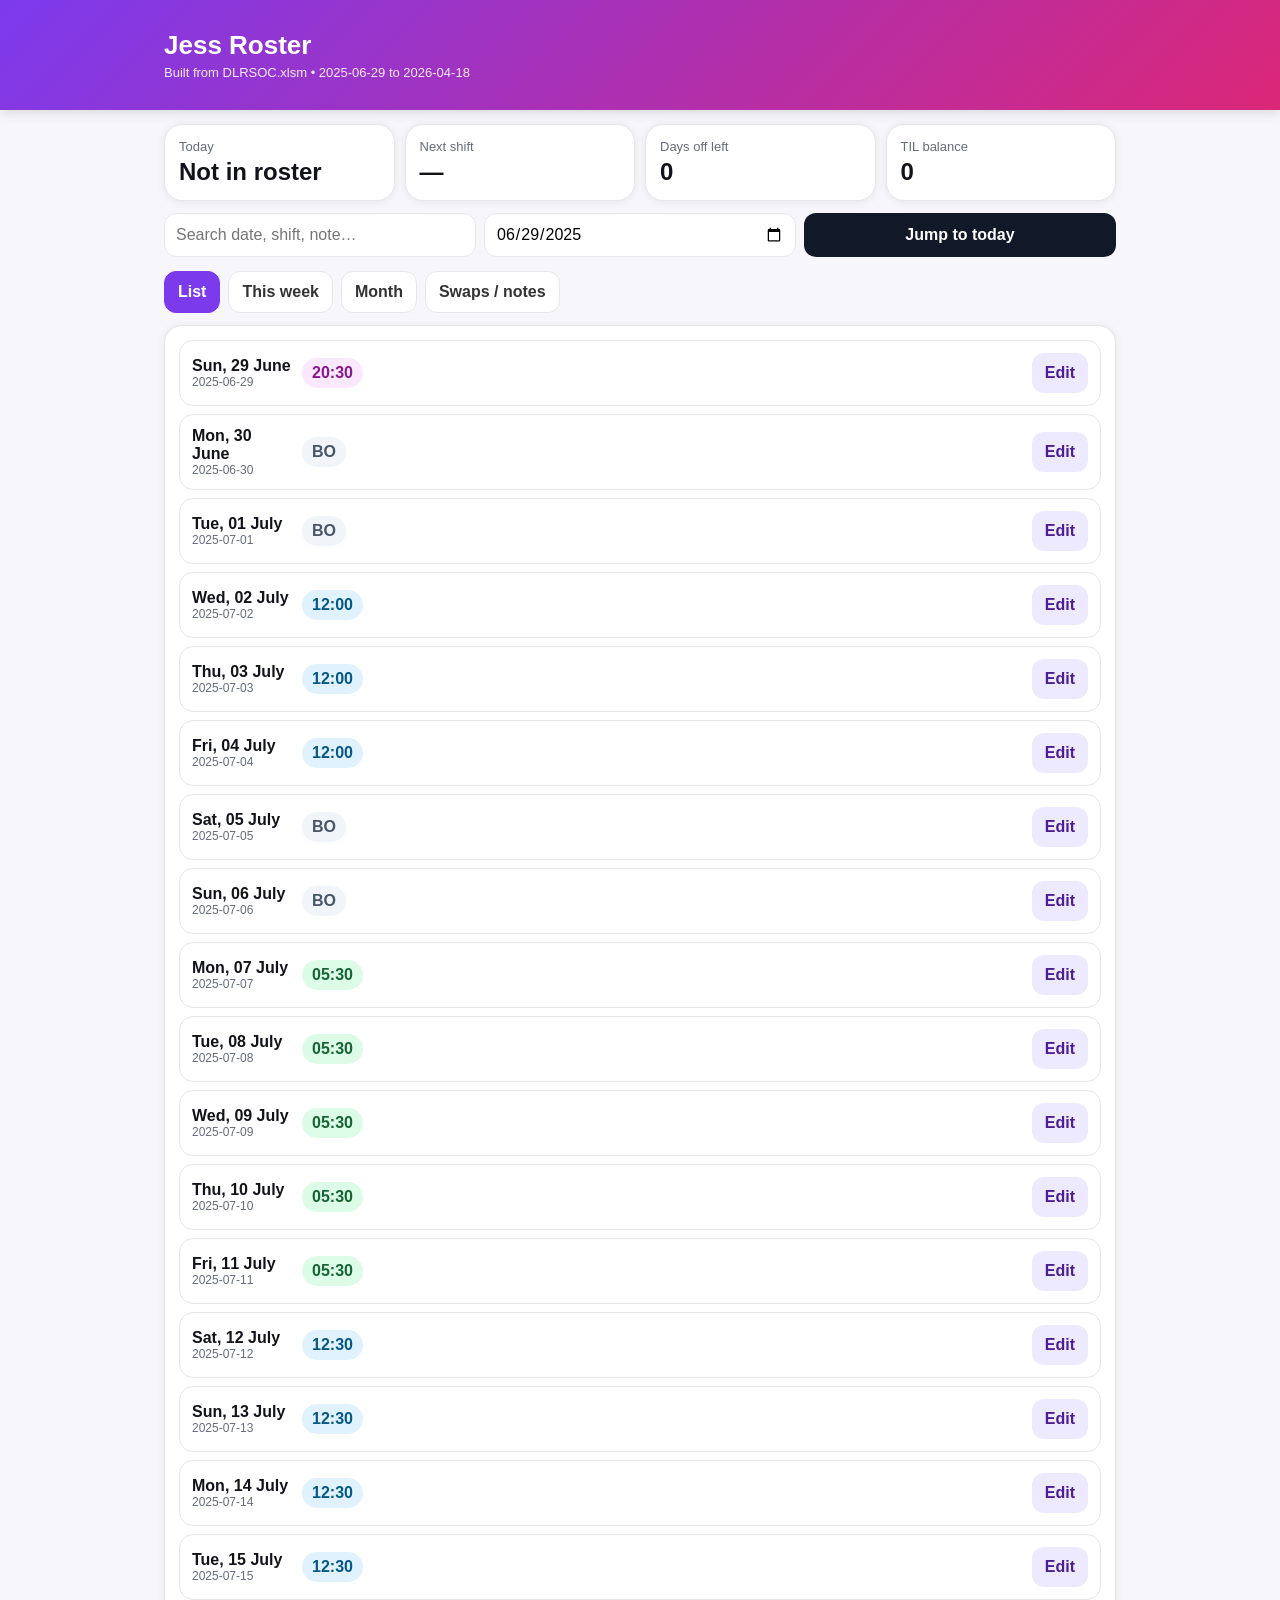
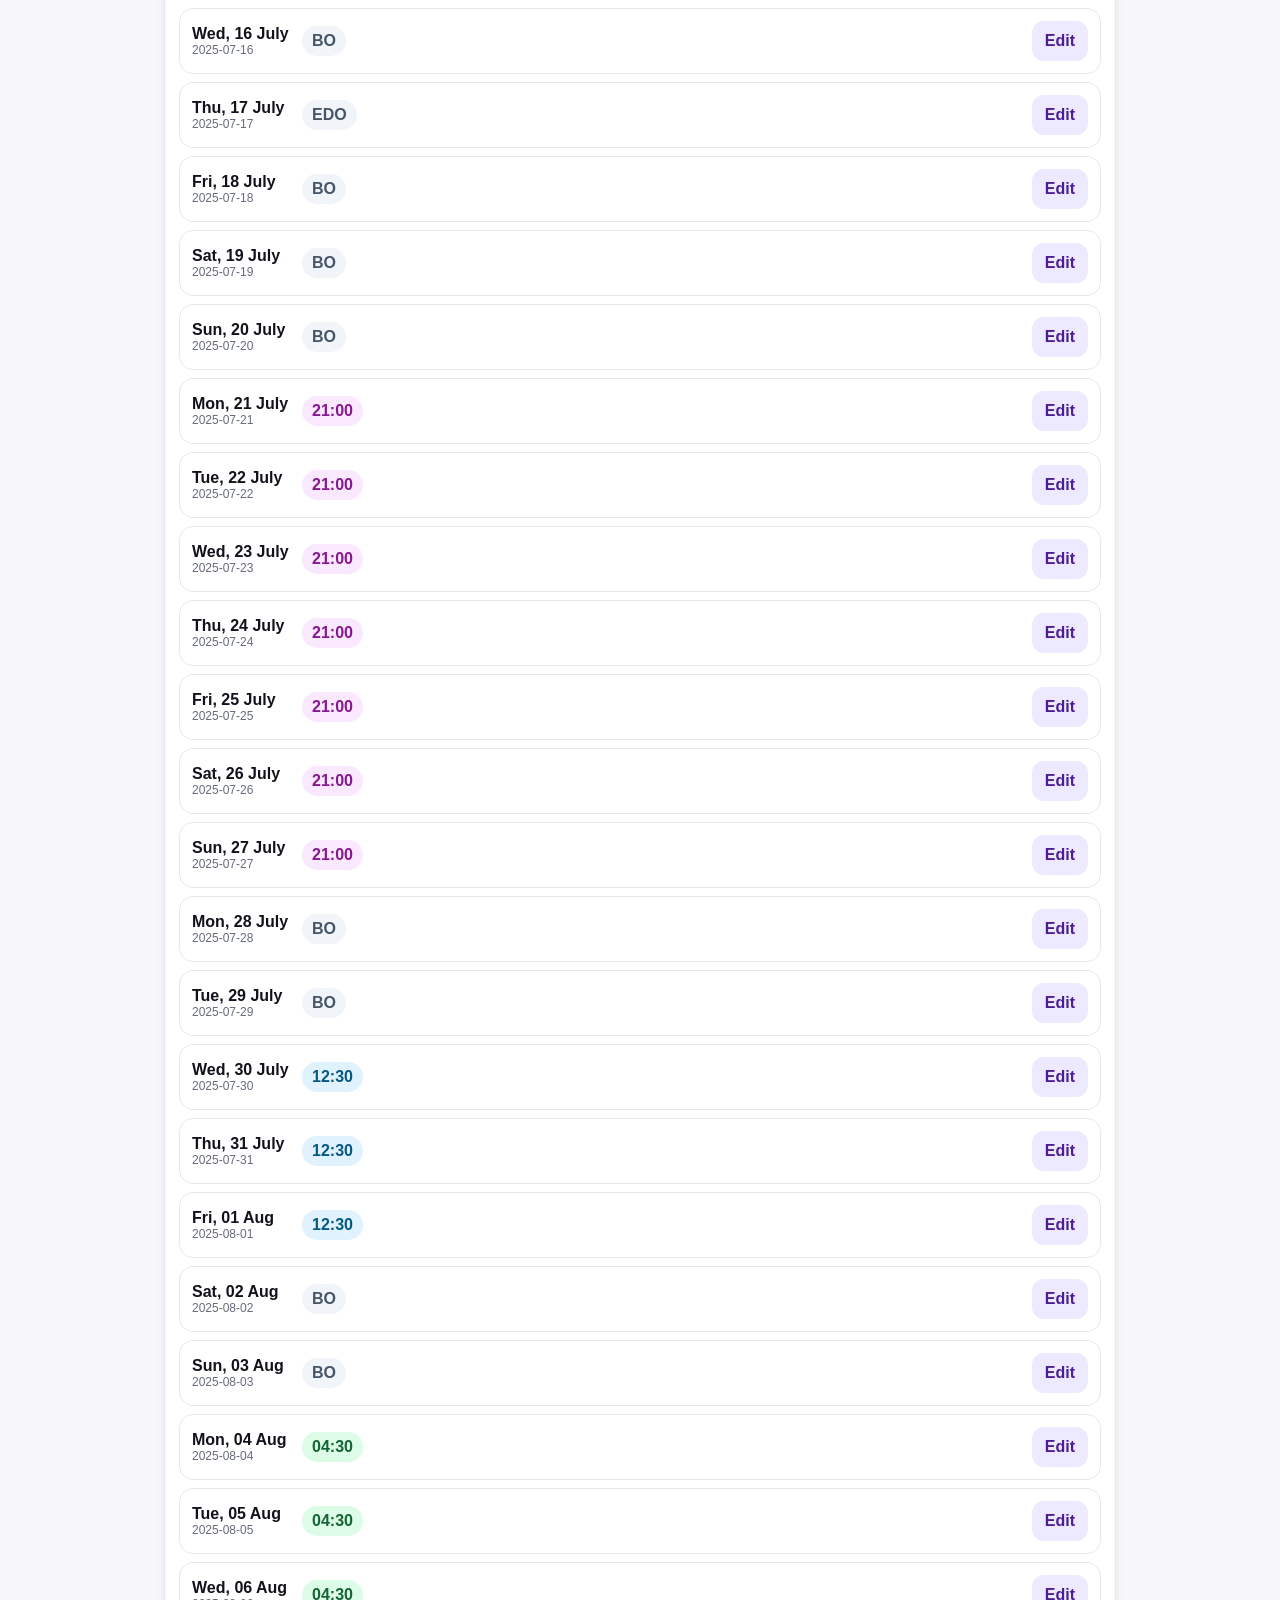
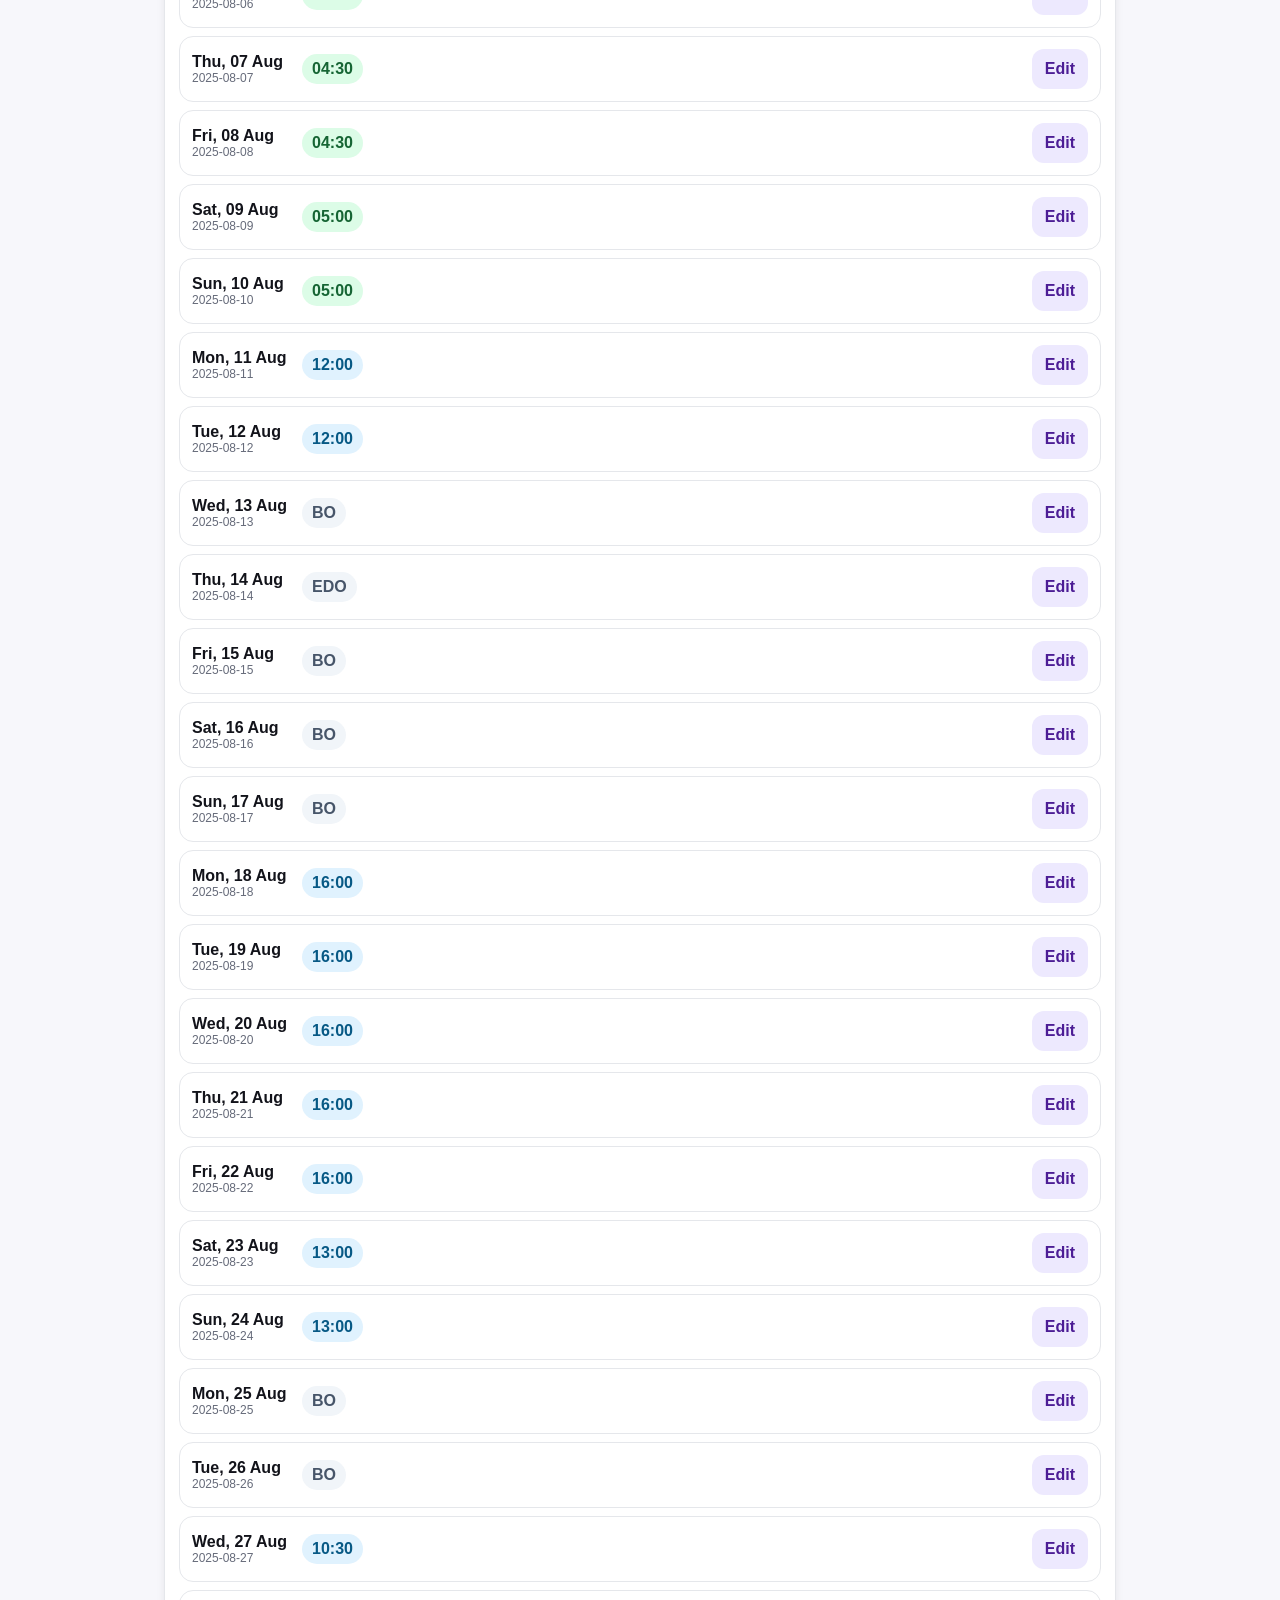
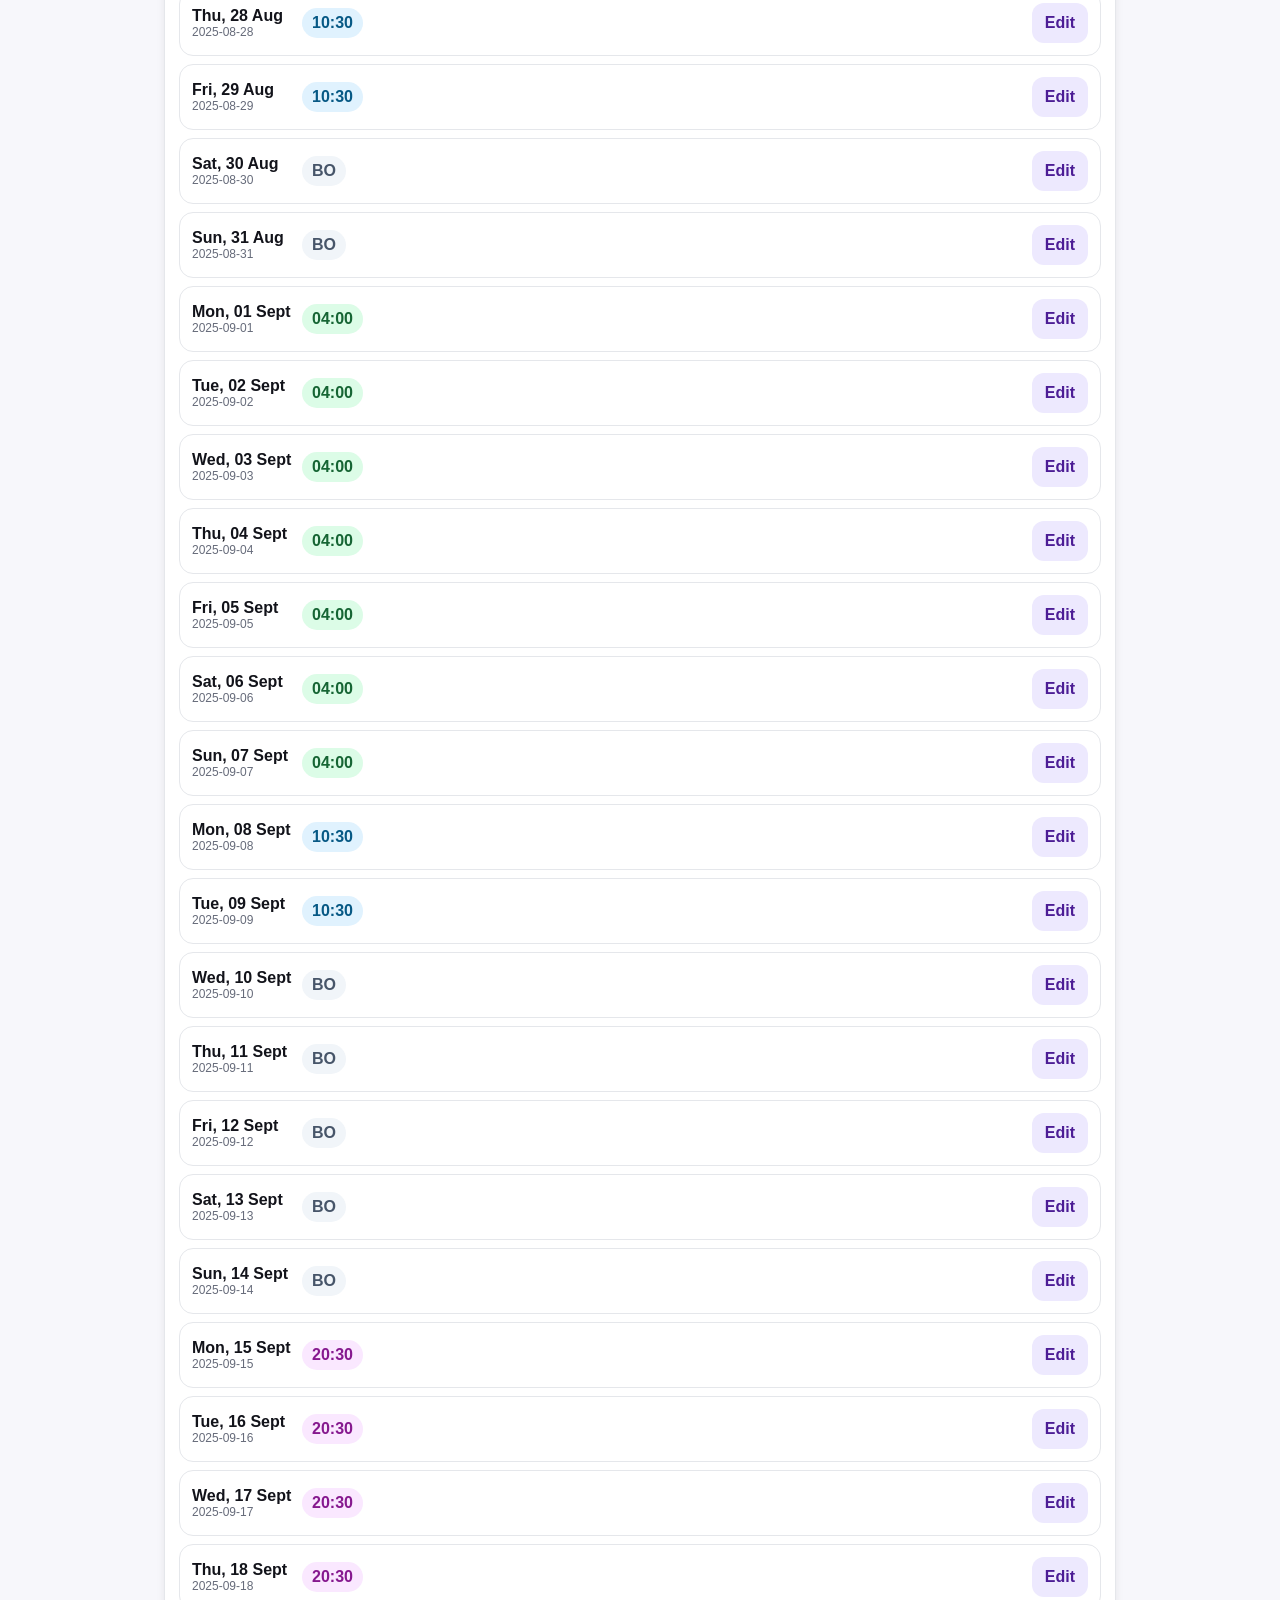
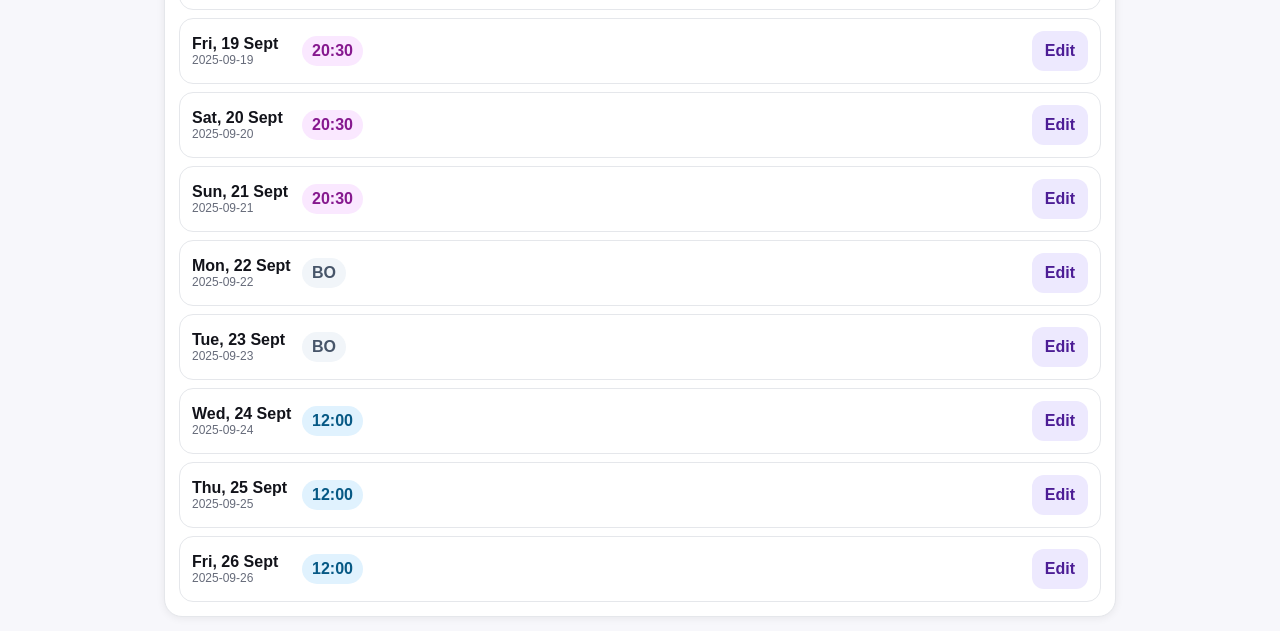
==== index.html @ 81fb1e3c "Add files via upload" ====
<!doctype html>
<html lang="en">
<head>
<meta charset="utf-8">
<meta name="viewport" content="width=device-width, initial-scale=1, viewport-fit=cover">
<title>Jess Roster</title>
<style>
:root{--bg:#f7f7fb;--card:#fff;--ink:#12131a;--muted:#666b7a;--accent:#7c3aed;--soft:#ede9fe;--line:#e5e7eb;--good:#0f766e;--off:#64748b;--warn:#b45309;}
*{box-sizing:border-box}body{margin:0;font-family:-apple-system,BlinkMacSystemFont,"Segoe UI",Roboto,Arial,sans-serif;background:var(--bg);color:var(--ink)}
header{position:sticky;top:0;z-index:5;padding:16px;background:linear-gradient(135deg,#7c3aed,#db2777);color:white;box-shadow:0 2px 12px #0002}h1{margin:0;font-size:26px}.sub{opacity:.9;margin-top:4px;font-size:13px}
.wrap{max-width:980px;margin:0 auto;padding:14px}.grid{display:grid;grid-template-columns:repeat(4,1fr);gap:10px}.card{background:var(--card);border-radius:18px;padding:14px;box-shadow:0 1px 8px #00000012;border:1px solid var(--line)}.kpi{font-size:13px;color:var(--muted)}.big{font-size:24px;font-weight:800;margin-top:4px}button,input,select,textarea{font:inherit}.controls{display:grid;grid-template-columns:1fr 1fr 1fr;gap:8px;margin:12px 0}input,select,textarea{width:100%;padding:11px;border:1px solid var(--line);border-radius:12px;background:white}button{border:0;border-radius:12px;padding:11px 13px;background:var(--accent);color:white;font-weight:700}button.secondary{background:#111827}button.light{background:var(--soft);color:#4c1d95}.tabs{display:flex;gap:8px;overflow:auto;padding:2px 0 12px}.tabs button{white-space:nowrap;background:white;color:#333;border:1px solid var(--line)}.tabs button.active{background:var(--accent);color:white;border-color:var(--accent)}
.list{display:grid;gap:8px}.row{display:grid;grid-template-columns:100px 1fr auto;gap:10px;align-items:center;padding:12px;border:1px solid var(--line);border-radius:14px;background:white}.date{font-weight:800}.dow{font-size:12px;color:var(--muted)}.pill{display:inline-block;padding:6px 10px;border-radius:999px;background:#e0f2fe;color:#075985;font-weight:800}.off{background:#f1f5f9;color:#475569}.leave{background:#fef3c7;color:#92400e}.early{background:#dcfce7;color:#166534}.late{background:#fae8ff;color:#86198f}.note{font-size:12px;color:#7c2d12;margin-top:3px}.swap{font-size:12px;color:#4c1d95;margin-top:3px}
.month{display:grid;grid-template-columns:repeat(7,1fr);gap:6px}.dayname{text-align:center;font-size:12px;color:var(--muted);font-weight:700}.day{min-height:82px;background:white;border:1px solid var(--line);border-radius:12px;padding:7px}.day .n{font-weight:800;font-size:13px}.day .s{font-size:13px;margin-top:7px}.today{outline:3px solid #c4b5fd}.hidden{display:none}dialog{border:0;border-radius:18px;padding:0;box-shadow:0 20px 80px #0006;max-width:420px;width:calc(100% - 24px)}dialog .card{border:0;box-shadow:none}.formgrid{display:grid;gap:10px}.muted{color:var(--muted)}.danger{background:#dc2626}@media(max-width:760px){.grid{grid-template-columns:repeat(2,1fr)}.controls{grid-template-columns:1fr}.row{grid-template-columns:78px 1fr}.row button{grid-column:1/-1}.month{gap:4px}.day{min-height:74px;padding:5px}}
</style>
<link rel="manifest" href="manifest.webmanifest">
<meta name="theme-color" content="#7c3aed">
</head><body>
<header><div class="wrap"><h1>Jess Roster</h1><div class="sub">Built from DLRSOC.xlsm • 2025-06-29 to 2026-04-18</div></div></header>
<main class="wrap">
 <section class="grid">
  <div class="card"><div class="kpi">Today</div><div id="todayShift" class="big">—</div></div>
  <div class="card"><div class="kpi">Next shift</div><div id="nextShift" class="big">—</div></div>
  <div class="card"><div class="kpi">Days off left</div><div id="offLeft" class="big">—</div></div>
  <div class="card"><div class="kpi">TIL balance</div><div class="big">0</div></div>
 </section>
 <div class="controls"><input id="search" placeholder="Search date, shift, note…"><input id="jump" type="date"><button class="secondary" id="todayBtn">Jump to today</button></div>
 <div class="tabs"><button class="active" data-view="list">List</button><button data-view="week">This week</button><button data-view="month">Month</button><button data-view="swaps">Swaps / notes</button></div>
 <section id="listView" class="card"><div class="list" id="list"></div></section>
 <section id="weekView" class="card hidden"><h2>This week</h2><div class="list" id="week"></div></section>
 <section id="monthView" class="card hidden"><div class="controls"><button class="light" id="prevMonth">◀</button><h2 id="monthTitle" style="margin:6px 0;text-align:center"></h2><button class="light" id="nextMonth">▶</button></div><div class="month" id="month"></div></section>
 <section id="swapsView" class="card hidden"><h2>Swaps / notes</h2><p class="muted">These save only on this device.</p><div class="list" id="swapsList"></div></section>
</main>
<dialog id="editDialog"><div class="card"><h2 id="editTitle">Edit</h2><div class="formgrid"><label>Swap / changed shift<input id="swapInput" placeholder="Example: 12:30 or BO"></label><label>Note<textarea id="noteInput" rows="3" placeholder="Add a note"></textarea></label><button id="saveEdit">Save</button><button class="danger" id="clearEdit">Clear</button><button class="light" id="closeEdit">Close</button></div></div></dialog>
<script>
const DATA={"person":"Jessica Mazza","source":"DLRSOC.xlsm","range":"2025-06-29 to 2026-04-18","tilBalance":0,"employeeId":629596,"roster":[{"date":"2025-06-29","shift":"20:30"},{"date":"2025-06-30","shift":"BO"},{"date":"2025-07-01","shift":"BO"},{"date":"2025-07-02","shift":"12:00"},{"date":"2025-07-03","shift":"12:00"},{"date":"2025-07-04","shift":"12:00"},{"date":"2025-07-05","shift":"BO"},{"date":"2025-07-06","shift":"BO"},{"date":"2025-07-07","shift":"05:30"},{"date":"2025-07-08","shift":"05:30"},{"date":"2025-07-09","shift":"05:30"},{"date":"2025-07-10","shift":"05:30"},{"date":"2025-07-11","shift":"05:30"},{"date":"2025-07-12","shift":"12:30"},{"date":"2025-07-13","shift":"12:30"},{"date":"2025-07-14","shift":"12:30"},{"date":"2025-07-15","shift":"12:30"},{"date":"2025-07-16","shift":"BO"},{"date":"2025-07-17","shift":"EDO"},{"date":"2025-07-18","shift":"BO"},{"date":"2025-07-19","shift":"BO"},{"date":"2025-07-20","shift":"BO"},{"date":"2025-07-21","shift":"21:00"},{"date":"2025-07-22","shift":"21:00"},{"date":"2025-07-23","shift":"21:00"},{"date":"2025-07-24","shift":"21:00"},{"date":"2025-07-25","shift":"21:00"},{"date":"2025-07-26","shift":"21:00"},{"date":"2025-07-27","shift":"21:00"},{"date":"2025-07-28","shift":"BO"},{"date":"2025-07-29","shift":"BO"},{"date":"2025-07-30","shift":"12:30"},{"date":"2025-07-31","shift":"12:30"},{"date":"2025-08-01","shift":"12:30"},{"date":"2025-08-02","shift":"BO"},{"date":"2025-08-03","shift":"BO"},{"date":"2025-08-04","shift":"04:30"},{"date":"2025-08-05","shift":"04:30"},{"date":"2025-08-06","shift":"04:30"},{"date":"2025-08-07","shift":"04:30"},{"date":"2025-08-08","shift":"04:30"},{"date":"2025-08-09","shift":"05:00"},{"date":"2025-08-10","shift":"05:00"},{"date":"2025-08-11","shift":"12:00"},{"date":"2025-08-12","shift":"12:00"},{"date":"2025-08-13","shift":"BO"},{"date":"2025-08-14","shift":"EDO"},{"date":"2025-08-15","shift":"BO"},{"date":"2025-08-16","shift":"BO"},{"date":"2025-08-17","shift":"BO"},{"date":"2025-08-18","shift":"16:00"},{"date":"2025-08-19","shift":"16:00"},{"date":"2025-08-20","shift":"16:00"},{"date":"2025-08-21","shift":"16:00"},{"date":"2025-08-22","shift":"16:00"},{"date":"2025-08-23","shift":"13:00"},{"date":"2025-08-24","shift":"13:00"},{"date":"2025-08-25","shift":"BO"},{"date":"2025-08-26","shift":"BO"},{"date":"2025-08-27","shift":"10:30"},{"date":"2025-08-28","shift":"10:30"},{"date":"2025-08-29","shift":"10:30"},{"date":"2025-08-30","shift":"BO"},{"date":"2025-08-31","shift":"BO"},{"date":"2025-09-01","shift":"04:00"},{"date":"2025-09-02","shift":"04:00"},{"date":"2025-09-03","shift":"04:00"},{"date":"2025-09-04","shift":"04:00"},{"date":"2025-09-05","shift":"04:00"},{"date":"2025-09-06","shift":"04:00"},{"date":"2025-09-07","shift":"04:00"},{"date":"2025-09-08","shift":"10:30"},{"date":"2025-09-09","shift":"10:30"},{"date":"2025-09-10","shift":"BO"},{"date":"2025-09-11","shift":"BO"},{"date":"2025-09-12","shift":"BO"},{"date":"2025-09-13","shift":"BO"},{"date":"2025-09-14","shift":"BO"},{"date":"2025-09-15","shift":"20:30"},{"date":"2025-09-16","shift":"20:30"},{"date":"2025-09-17","shift":"20:30"},{"date":"2025-09-18","shift":"20:30"},{"date":"2025-09-19","shift":"20:30"},{"date":"2025-09-20","shift":"20:30"},{"date":"2025-09-21","shift":"20:30"},{"date":"2025-09-22","shift":"BO"},{"date":"2025-09-23","shift":"BO"},{"date":"2025-09-24","shift":"12:00"},{"date":"2025-09-25","shift":"12:00"},{"date":"2025-09-26","shift":"12:00"},{"date":"2025-09-27","shift":"BO"},{"date":"2025-09-28","shift":"BO"},{"date":"2025-09-29","shift":"05:30"},{"date":"2025-09-30","shift":"05:30"},{"date":"2025-10-01","shift":"05:30"},{"date":"2025-10-02","shift":"05:30"},{"date":"2025-10-03","shift":"05:30"},{"date":"2025-10-04","shift":"12:30"},{"date":"2025-10-05","shift":"12:30"},{"date":"2025-10-06","shift":"12:30"},{"date":"2025-10-07","shift":"12:30"},{"date":"2025-10-08","shift":"BO"},{"date":"2025-10-09","shift":"EDO"},{"date":"2025-10-10","shift":"BO"},{"date":"2025-10-11","shift":"BO"},{"date":"2025-10-12","shift":"BO"},{"date":"2025-10-13","shift":"21:00"},{"date":"2025-10-14","shift":"21:00"},{"date":"2025-10-15","shift":"21:00"},{"date":"2025-10-16","shift":"21:00"},{"date":"2025-10-17","shift":"21:00"},{"date":"2025-10-18","shift":"21:00"},{"date":"2025-10-19","shift":"21:00"},{"date":"2025-10-20","shift":"BO"},{"date":"2025-10-21","shift":"BO"},{"date":"2025-10-22","shift":"12:30"},{"date":"2025-10-23","shift":"12:30"},{"date":"2025-10-24","shift":"12:30"},{"date":"2025-10-25","shift":"BO"},{"date":"2025-10-26","shift":"BO"},{"date":"2025-10-27","shift":"04:30"},{"date":"2025-10-28","shift":"04:30"},{"date":"2025-10-29","shift":"04:30"},{"date":"2025-10-30","shift":"04:30"},{"date":"2025-10-31","shift":"04:30"},{"date":"2025-11-01","shift":"05:00"},{"date":"2025-11-02","shift":"05:00"},{"date":"2025-11-03","shift":"12:00"},{"date":"2025-11-04","shift":"12:00"},{"date":"2025-11-05","shift":"BO"},{"date":"2025-11-06","shift":"EDO"},{"date":"2025-11-07","shift":"BO"},{"date":"2025-11-08","shift":"BO"},{"date":"2025-11-09","shift":"BO"},{"date":"2025-11-10","shift":"16:00"},{"date":"2025-11-11","shift":"16:00"},{"date":"2025-11-12","shift":"16:00"},{"date":"2025-11-13","shift":"16:00"},{"date":"2025-11-14","shift":"16:00"},{"date":"2025-11-15","shift":"13:00"},{"date":"2025-11-16","shift":"13:00"},{"date":"2025-11-17","shift":"BO"},{"date":"2025-11-18","shift":"BO"},{"date":"2025-11-19","shift":"10:30"},{"date":"2025-11-20","shift":"10:30"},{"date":"2025-11-21","shift":"10:30"},{"date":"2025-11-22","shift":"BO"},{"date":"2025-11-23","shift":"BO"},{"date":"2025-11-24","shift":"04:00"},{"date":"2025-11-25","shift":"04:00"},{"date":"2025-11-26","shift":"04:00"},{"date":"2025-11-27","shift":"04:00"},{"date":"2025-11-28","shift":"04:00"},{"date":"2025-11-29","shift":"04:00"},{"date":"2025-11-30","shift":"04:00"},{"date":"2025-12-01","shift":"10:30"},{"date":"2025-12-02","shift":"10:30"},{"date":"2025-12-03","shift":"BO"},{"date":"2025-12-04","shift":"BO"},{"date":"2025-12-05","shift":"BO"},{"date":"2025-12-06","shift":"BO"},{"date":"2025-12-07","shift":"BO"},{"date":"2025-12-08","shift":"20:30"},{"date":"2025-12-09","shift":"20:30"},{"date":"2025-12-10","shift":"20:30"},{"date":"2025-12-11","shift":"20:30"},{"date":"2025-12-12","shift":"20:30"},{"date":"2025-12-13","shift":"20:30"},{"date":"2025-12-14","shift":"20:30"},{"date":"2025-12-15","shift":"BO"},{"date":"2025-12-16","shift":"BO"},{"date":"2025-12-17","shift":"12:00"},{"date":"2025-12-18","shift":"12:00"},{"date":"2025-12-19","shift":"12:00"},{"date":"2025-12-20","shift":"BO"},{"date":"2025-12-21","shift":"BO"},{"date":"2025-12-22","shift":"05:30"},{"date":"2025-12-23","shift":"05:30"},{"date":"2025-12-24","shift":"05:30"},{"date":"2025-12-25","shift":"05:30"},{"date":"2025-12-26","shift":"05:30"},{"date":"2025-12-27","shift":"12:30"},{"date":"2025-12-28","shift":"12:30"},{"date":"2025-12-29","shift":"12:30"},{"date":"2025-12-30","shift":"12:30"},{"date":"2025-12-31","shift":"BO"},{"date":"2026-01-01","shift":"EDO"},{"date":"2026-01-02","shift":"BO"},{"date":"2026-01-03","shift":"BO"},{"date":"2026-01-04","shift":"BO"},{"date":"2026-01-05","shift":"21:00"},{"date":"2026-01-06","shift":"21:00"},{"date":"2026-01-07","shift":"21:00"},{"date":"2026-01-08","shift":"21:00"},{"date":"2026-01-09","shift":"21:00"},{"date":"2026-01-10","shift":"21:00"},{"date":"2026-01-11","shift":"21:00"},{"date":"2026-01-12","shift":"BO"},{"date":"2026-01-13","shift":"BO"},{"date":"2026-01-14","shift":"12:30"},{"date":"2026-01-15","shift":"12:30"},{"date":"2026-01-16","shift":"12:30"},{"date":"2026-01-17","shift":"BO"},{"date":"2026-01-18","shift":"BO"},{"date":"2026-01-19","shift":"04:30"},{"date":"2026-01-20","shift":"04:30"},{"date":"2026-01-21","shift":"04:30"},{"date":"2026-01-22","shift":"04:30"},{"date":"2026-01-23","shift":"04:30"},{"date":"2026-01-24","shift":"05:00"},{"date":"2026-01-25","shift":"05:00"},{"date":"2026-01-26","shift":"12:00"},{"date":"2026-01-27","shift":"12:00"},{"date":"2026-01-28","shift":"BO"},{"date":"2026-01-29","shift":"EDO"},{"date":"2026-01-30","shift":"BO"},{"date":"2026-01-31","shift":"BO"},{"date":"2026-02-01","shift":"BO"},{"date":"2026-02-02","shift":"16:00"},{"date":"2026-02-03","shift":"16:00"},{"date":"2026-02-04","shift":"16:00"},{"date":"2026-02-05","shift":"16:00"},{"date":"2026-02-06","shift":"16:00"},{"date":"2026-02-07","shift":"13:00"},{"date":"2026-02-08","shift":"13:00"},{"date":"2026-02-09","shift":"BO"},{"date":"2026-02-10","shift":"BO"},{"date":"2026-02-11","shift":"10:30"},{"date":"2026-02-12","shift":"10:30"},{"date":"2026-02-13","shift":"10:30"},{"date":"2026-02-14","shift":"BO"},{"date":"2026-02-15","shift":"BO"},{"date":"2026-02-16","shift":"04:00"},{"date":"2026-02-17","shift":"04:00"},{"date":"2026-02-18","shift":"04:00"},{"date":"2026-02-19","shift":"04:00"},{"date":"2026-02-20","shift":"04:00"},{"date":"2026-02-21","shift":"04:00"},{"date":"2026-02-22","shift":"04:00"},{"date":"2026-02-23","shift":"10:30"},{"date":"2026-02-24","shift":"10:30"},{"date":"2026-02-25","shift":"BO"},{"date":"2026-02-26","shift":"BO"},{"date":"2026-02-27","shift":"BO"},{"date":"2026-02-28","shift":"BO"},{"date":"2026-03-01","shift":"BO"},{"date":"2026-03-02","shift":"20:30"},{"date":"2026-03-03","shift":"20:30"},{"date":"2026-03-04","shift":"20:30"},{"date":"2026-03-05","shift":"20:30"},{"date":"2026-03-06","shift":"20:30"},{"date":"2026-03-07","shift":"20:30"},{"date":"2026-03-08","shift":"20:30"},{"date":"2026-03-09","shift":"BO"},{"date":"2026-03-10","shift":"BO"},{"date":"2026-03-11","shift":"12:00"},{"date":"2026-03-12","shift":"12:00"},{"date":"2026-03-13","shift":"12:00"},{"date":"2026-03-14","shift":"BO"},{"date":"2026-03-15","shift":"BO"},{"date":"2026-03-16","shift":"05:30"},{"date":"2026-03-17","shift":"05:30"},{"date":"2026-03-18","shift":"05:30"},{"date":"2026-03-19","shift":"05:30"},{"date":"2026-03-20","shift":"05:30"},{"date":"2026-03-21","shift":"12:30"},{"date":"2026-03-22","shift":"12:30"},{"date":"2026-03-23","shift":"12:30"},{"date":"2026-03-24","shift":"12:30"},{"date":"2026-03-25","shift":"BO"},{"date":"2026-03-26","shift":"EDO"},{"date":"2026-03-27","shift":"BO"},{"date":"2026-03-28","shift":"BO"},{"date":"2026-03-29","shift":"BO"},{"date":"2026-03-30","shift":"21:00"},{"date":"2026-03-31","shift":"21:00"},{"date":"2026-04-01","shift":"21:00"},{"date":"2026-04-02","shift":"21:00"},{"date":"2026-04-03","shift":"21:00"},{"date":"2026-04-04","shift":"21:00"},{"date":"2026-04-05","shift":"21:00"},{"date":"2026-04-06","shift":"BO"},{"date":"2026-04-07","shift":"BO"},{"date":"2026-04-08","shift":"12:30"},{"date":"2026-04-09","shift":"12:30"},{"date":"2026-04-10","shift":"12:30"},{"date":"2026-04-11","shift":"BO"},{"date":"2026-04-12","shift":"BO"},{"date":"2026-04-13","shift":"04:30"},{"date":"2026-04-14","shift":"04:30"},{"date":"2026-04-15","shift":"04:30"},{"date":"2026-04-16","shift":"04:30"},{"date":"2026-04-17","shift":"04:30"},{"date":"2026-04-18","shift":"05:00"}]};
const fmtDate=d=>new Intl.DateTimeFormat('en-AU',{weekday:'short',day:'2-digit',month:'short'}).format(new Date(d+'T00:00:00'));
const longDate=d=>new Intl.DateTimeFormat('en-AU',{weekday:'long',day:'2-digit',month:'long',year:'numeric'}).format(new Date(d+'T00:00:00'));
const iso=d=>d.toISOString().slice(0,10); const today=iso(new Date());
const storeKey='jessRosterEdits.v2'; let edits=JSON.parse(localStorage.getItem(storeKey)||'{}'); let selected=null;
const byDate=Object.fromEntries(DATA.roster.map(x=>[x.date,x]));
function cls(s){s=(s||'').toUpperCase(); if(['BO','ADO','EDO','RDO'].includes(s))return'off'; if(s.includes('AL')||s.includes('LSL'))return'leave'; let h=parseInt(s); if(!isNaN(h)&&h<10)return'early'; if(!isNaN(h)&&h>=18)return'late'; return''}
function displayShift(item){let e=edits[item.date]||{}; return e.swap||item.shift}
function row(item){let e=edits[item.date]||{}; let sh=displayShift(item); return `<div class="row"><div><div class="date">${fmtDate(item.date)}</div><div class="dow">${item.date}</div></div><div><span class="pill ${cls(sh)}">${sh}</span>${e.swap?`<div class="swap">Original: ${item.shift}</div>`:''}${e.note?`<div class="note">${e.note}</div>`:''}</div><button class="light" onclick="openEdit('${item.date}')">Edit</button></div>`}
function renderList(){let q=document.getElementById('search').value.toLowerCase(); let start=document.getElementById('jump').value; let rows=DATA.roster.filter(x=>(!start||x.date>=start)); rows=rows.filter(x=>{let e=edits[x.date]||{}; return (x.date+' '+fmtDate(x.date)+' '+x.shift+' '+(e.swap||'')+' '+(e.note||'')).toLowerCase().includes(q)}).slice(0,90); document.getElementById('list').innerHTML=rows.map(row).join('')||'<p>No matching roster rows.</p>'}
function startOfWeek(d){let x=new Date(d+'T00:00:00'); x.setDate(x.getDate()-x.getDay()); return x}
function renderWeek(){let start=startOfWeek(document.getElementById('jump').value||today); let arr=[]; for(let i=0;i<7;i++){let d=new Date(start); d.setDate(start.getDate()+i); let k=iso(d); arr.push(byDate[k]||{date:k,shift:'—'})} document.getElementById('week').innerHTML=arr.map(row).join('')}
let monthCursor=new Date((DATA.roster.find(x=>x.date>=today)||DATA.roster[0]).date+'T00:00:00');
function renderMonth(){let y=monthCursor.getFullYear(), m=monthCursor.getMonth(); document.getElementById('monthTitle').textContent=new Intl.DateTimeFormat('en-AU',{month:'long',year:'numeric'}).format(monthCursor); let first=new Date(y,m,1); let pad=first.getDay(); let days=new Date(y,m+1,0).getDate(); let html=['Sun','Mon','Tue','Wed','Thu','Fri','Sat'].map(x=>`<div class="dayname">${x}</div>`).join(''); for(let i=0;i<pad;i++) html+='<div></div>'; for(let n=1;n<=days;n++){let k=iso(new Date(y,m,n)); let it=byDate[k]; let sh=it?displayShift(it):''; html+=`<div class="day ${k===today?'today':''}" onclick="${it?`openEdit('${k}')`:''}"><div class="n">${n}</div><div class="s"><span class="pill ${cls(sh)}">${sh||'—'}</span></div></div>`} document.getElementById('month').innerHTML=html}
function renderSwaps(){let rows=Object.keys(edits).sort().map(d=>byDate[d]).filter(Boolean); document.getElementById('swapsList').innerHTML=rows.map(row).join('')||'<p>No swaps or notes saved yet.</p>'}
function renderKPIs(){let t=byDate[today]; document.getElementById('todayShift').textContent=t?displayShift(t):'Not in roster'; let next=DATA.roster.find(x=>x.date>=today && !['BO','ADO','EDO','RDO','AL'].includes(displayShift(x).toUpperCase())); document.getElementById('nextShift').textContent=next?`${fmtDate(next.date)} ${displayShift(next)}`:'—'; document.getElementById('offLeft').textContent=DATA.roster.filter(x=>x.date>=today && ['BO','ADO','EDO','RDO'].includes(displayShift(x).toUpperCase())).length}
function renderAll(){renderList();renderWeek();renderMonth();renderSwaps();renderKPIs()}
function openEdit(d){selected=d; let it=byDate[d]; let e=edits[d]||{}; document.getElementById('editTitle').textContent=longDate(d)+' • '+it.shift; document.getElementById('swapInput').value=e.swap||''; document.getElementById('noteInput').value=e.note||''; document.getElementById('editDialog').showModal()}
window.openEdit=openEdit;
document.getElementById('saveEdit').onclick=()=>{edits[selected]={swap:document.getElementById('swapInput').value.trim(), note:document.getElementById('noteInput').value.trim()}; if(!edits[selected].swap&&!edits[selected].note) delete edits[selected]; localStorage.setItem(storeKey,JSON.stringify(edits)); document.getElementById('editDialog').close(); renderAll()};
document.getElementById('clearEdit').onclick=()=>{delete edits[selected]; localStorage.setItem(storeKey,JSON.stringify(edits)); document.getElementById('editDialog').close(); renderAll()};
document.getElementById('closeEdit').onclick=()=>document.getElementById('editDialog').close();
document.querySelectorAll('.tabs button').forEach(b=>b.onclick=()=>{document.querySelectorAll('.tabs button').forEach(x=>x.classList.remove('active')); b.classList.add('active'); ['list','week','month','swaps'].forEach(v=>document.getElementById(v+'View').classList.toggle('hidden',v!==b.dataset.view)); renderAll()});
document.getElementById('search').oninput=renderList; document.getElementById('jump').onchange=renderAll; document.getElementById('todayBtn').onclick=()=>{document.getElementById('jump').value=today; monthCursor=new Date(today+'T00:00:00'); renderAll()};
document.getElementById('prevMonth').onclick=()=>{monthCursor.setMonth(monthCursor.getMonth()-1);renderMonth()}; document.getElementById('nextMonth').onclick=()=>{monthCursor.setMonth(monthCursor.getMonth()+1);renderMonth()};
document.getElementById('jump').value=(DATA.roster.find(x=>x.date>=today)||DATA.roster[0]).date; renderAll();
</script><script>if("serviceWorker" in navigator){window.addEventListener("load",()=>navigator.serviceWorker.register("service-worker.js"));}</script>
</body></html>
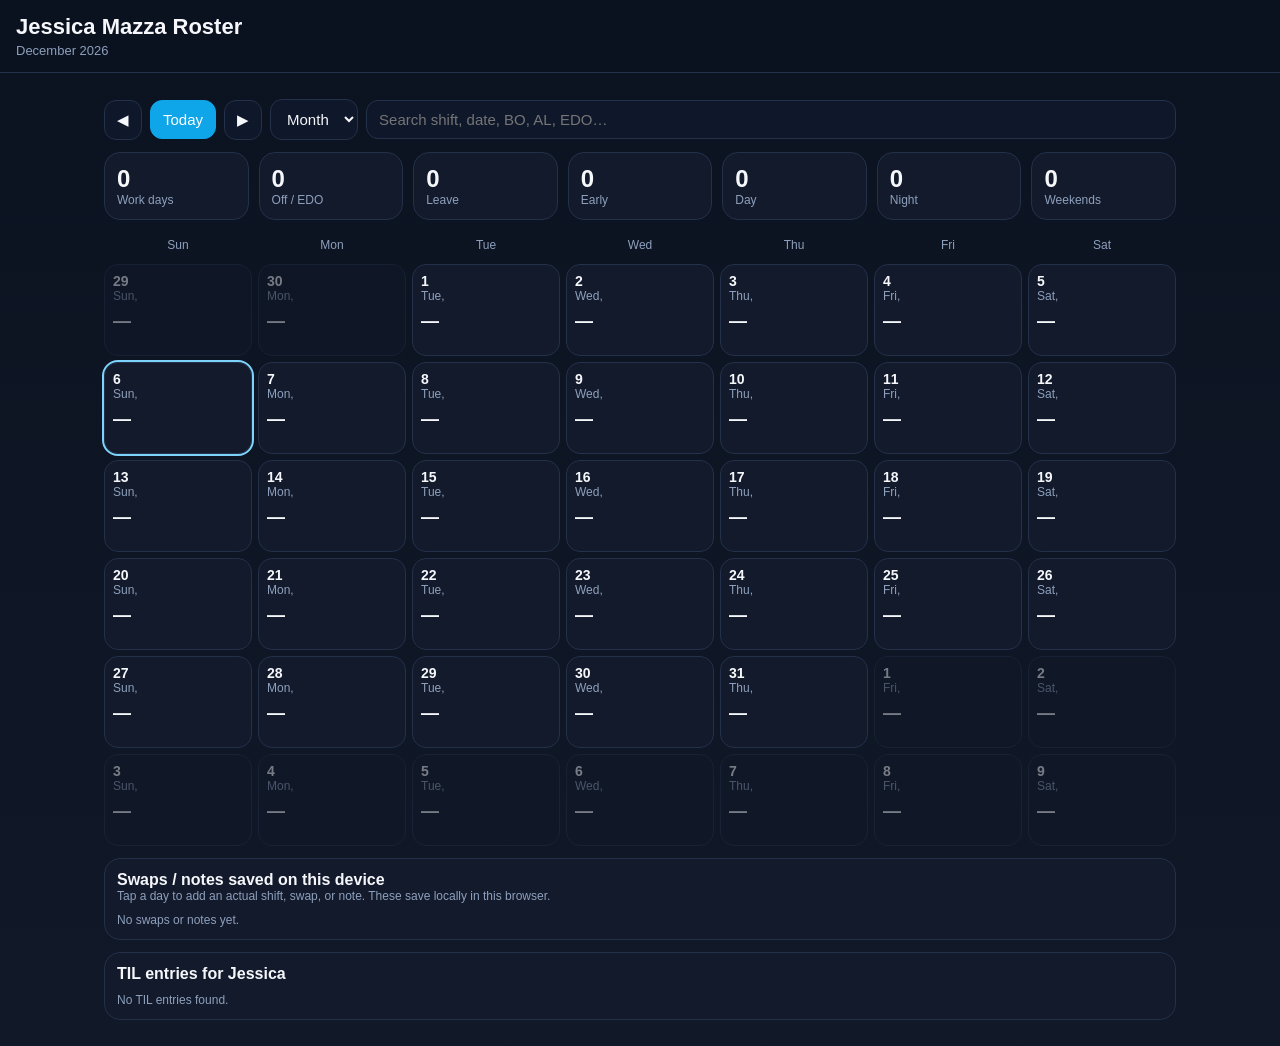
==== commit 5e929849: "Add files via upload" ====
--- a/index.html
+++ b/index.html
@@ -1,62 +1,64 @@
 <!doctype html>
 <html lang="en">
 <head>
-<meta charset="utf-8">
-<meta name="viewport" content="width=device-width, initial-scale=1, viewport-fit=cover">
-<title>Jess Roster</title>
-<style>
-:root{--bg:#f7f7fb;--card:#fff;--ink:#12131a;--muted:#666b7a;--accent:#7c3aed;--soft:#ede9fe;--line:#e5e7eb;--good:#0f766e;--off:#64748b;--warn:#b45309;}
-*{box-sizing:border-box}body{margin:0;font-family:-apple-system,BlinkMacSystemFont,"Segoe UI",Roboto,Arial,sans-serif;background:var(--bg);color:var(--ink)}
-header{position:sticky;top:0;z-index:5;padding:16px;background:linear-gradient(135deg,#7c3aed,#db2777);color:white;box-shadow:0 2px 12px #0002}h1{margin:0;font-size:26px}.sub{opacity:.9;margin-top:4px;font-size:13px}
-.wrap{max-width:980px;margin:0 auto;padding:14px}.grid{display:grid;grid-template-columns:repeat(4,1fr);gap:10px}.card{background:var(--card);border-radius:18px;padding:14px;box-shadow:0 1px 8px #00000012;border:1px solid var(--line)}.kpi{font-size:13px;color:var(--muted)}.big{font-size:24px;font-weight:800;margin-top:4px}button,input,select,textarea{font:inherit}.controls{display:grid;grid-template-columns:1fr 1fr 1fr;gap:8px;margin:12px 0}input,select,textarea{width:100%;padding:11px;border:1px solid var(--line);border-radius:12px;background:white}button{border:0;border-radius:12px;padding:11px 13px;background:var(--accent);color:white;font-weight:700}button.secondary{background:#111827}button.light{background:var(--soft);color:#4c1d95}.tabs{display:flex;gap:8px;overflow:auto;padding:2px 0 12px}.tabs button{white-space:nowrap;background:white;color:#333;border:1px solid var(--line)}.tabs button.active{background:var(--accent);color:white;border-color:var(--accent)}
-.list{display:grid;gap:8px}.row{display:grid;grid-template-columns:100px 1fr auto;gap:10px;align-items:center;padding:12px;border:1px solid var(--line);border-radius:14px;background:white}.date{font-weight:800}.dow{font-size:12px;color:var(--muted)}.pill{display:inline-block;padding:6px 10px;border-radius:999px;background:#e0f2fe;color:#075985;font-weight:800}.off{background:#f1f5f9;color:#475569}.leave{background:#fef3c7;color:#92400e}.early{background:#dcfce7;color:#166534}.late{background:#fae8ff;color:#86198f}.note{font-size:12px;color:#7c2d12;margin-top:3px}.swap{font-size:12px;color:#4c1d95;margin-top:3px}
-.month{display:grid;grid-template-columns:repeat(7,1fr);gap:6px}.dayname{text-align:center;font-size:12px;color:var(--muted);font-weight:700}.day{min-height:82px;background:white;border:1px solid var(--line);border-radius:12px;padding:7px}.day .n{font-weight:800;font-size:13px}.day .s{font-size:13px;margin-top:7px}.today{outline:3px solid #c4b5fd}.hidden{display:none}dialog{border:0;border-radius:18px;padding:0;box-shadow:0 20px 80px #0006;max-width:420px;width:calc(100% - 24px)}dialog .card{border:0;box-shadow:none}.formgrid{display:grid;gap:10px}.muted{color:var(--muted)}.danger{background:#dc2626}@media(max-width:760px){.grid{grid-template-columns:repeat(2,1fr)}.controls{grid-template-columns:1fr}.row{grid-template-columns:78px 1fr}.row button{grid-column:1/-1}.month{gap:4px}.day{min-height:74px;padding:5px}}
-</style>
-<link rel="manifest" href="manifest.webmanifest">
-<meta name="theme-color" content="#7c3aed">
-</head><body>
-<header><div class="wrap"><h1>Jess Roster</h1><div class="sub">Built from DLRSOC.xlsm • 2025-06-29 to 2026-04-18</div></div></header>
+  <meta charset="utf-8">
+  <meta name="viewport" content="width=device-width,initial-scale=1,viewport-fit=cover">
+  <meta name="theme-color" content="#111827">
+  <title>Jessica Mazza Roster</title>
+  <link rel="manifest" href="manifest.webmanifest">
+  <link rel="icon" href="icon.svg" type="image/svg+xml">
+  <style>
+    :root{--bg:#0b1220;--card:#121a2b;--muted:#8ea0bd;--text:#f6f7fb;--line:#24314a;--accent:#7dd3fc;--off:#1f2937;--early:#22c55e;--day:#38bdf8;--night:#a78bfa;--leave:#fb7185;--other:#fbbf24}
+    *{box-sizing:border-box} body{margin:0;font-family:-apple-system,BlinkMacSystemFont,"Segoe UI",Roboto,Arial,sans-serif;background:linear-gradient(180deg,#0b1220,#111827);color:var(--text)}
+    header{position:sticky;top:0;z-index:5;padding:14px 16px;background:rgba(11,18,32,.92);backdrop-filter:blur(12px);border-bottom:1px solid var(--line)}
+    h1{font-size:22px;margin:0}.sub{color:var(--muted);font-size:13px;margin-top:3px}.wrap{max-width:1100px;margin:0 auto;padding:14px}.bar{display:flex;gap:8px;flex-wrap:wrap;align-items:center;margin:12px 0}
+    button,input,select,textarea{border:1px solid var(--line);background:#0f172a;color:var(--text);border-radius:12px;padding:10px 12px;font-size:15px}button{cursor:pointer}button.primary{background:#0ea5e9;border-color:#0ea5e9;color:white}button.danger{background:#7f1d1d;border-color:#991b1b}.grow{flex:1;min-width:180px}
+    .grid{display:grid;grid-template-columns:repeat(7,1fr);gap:6px}.dow{color:var(--muted);font-size:12px;text-align:center;padding:6px}.cell{min-height:92px;background:var(--card);border:1px solid var(--line);border-radius:14px;padding:8px;position:relative}.date{font-weight:700;font-size:14px}.shift{margin-top:8px;font-size:18px;font-weight:800}.small{font-size:12px;color:var(--muted)}.dim{opacity:.45}.today{outline:2px solid var(--accent)}
+    .cat-off{border-color:#374151}.cat-early{border-color:var(--early)}.cat-day{border-color:var(--day)}.cat-night{border-color:var(--night)}.cat-leave{border-color:var(--leave)}.cat-other{border-color:var(--other)}
+    .tag{display:inline-block;margin-top:6px;border-radius:999px;padding:3px 8px;font-size:11px}.tag.off{background:#374151}.tag.early{background:#14532d}.tag.day{background:#075985}.tag.night{background:#4c1d95}.tag.leave{background:#881337}.tag.other{background:#713f12}.tag.swap{background:#164e63}
+    .cards{display:grid;grid-template-columns:repeat(auto-fit,minmax(140px,1fr));gap:10px;margin:12px 0}.card{background:var(--card);border:1px solid var(--line);border-radius:16px;padding:12px}.num{font-size:24px;font-weight:900}.label{font-size:12px;color:var(--muted)}
+    .list{display:grid;gap:8px}.row{display:grid;grid-template-columns:120px 1fr auto;gap:8px;align-items:center;background:var(--card);border:1px solid var(--line);border-radius:14px;padding:10px}.hidden{display:none!important}.panel{background:var(--card);border:1px solid var(--line);border-radius:16px;padding:12px;margin:12px 0}.modal{position:fixed;inset:0;background:rgba(0,0,0,.6);display:flex;align-items:center;justify-content:center;padding:16px;z-index:20}.modalbox{max-width:520px;width:100%;background:#0f172a;border:1px solid var(--line);border-radius:18px;padding:16px}.modalbox textarea{width:100%;min-height:80px}.actions{display:flex;gap:8px;justify-content:flex-end;margin-top:10px}
+    @media(max-width:700px){.wrap{padding:10px}.cell{min-height:76px;padding:6px;border-radius:10px}.shift{font-size:14px}.date{font-size:12px}.row{grid-template-columns:90px 1fr}.row button{grid-column:1/-1}.bar button,.bar input,.bar select{font-size:14px;padding:9px}.dow{font-size:11px}}
+  </style>
+</head>
+<body>
+<header><h1>Jessica Mazza Roster</h1><div class="sub" id="rangeText"></div></header>
 <main class="wrap">
- <section class="grid">
-  <div class="card"><div class="kpi">Today</div><div id="todayShift" class="big">—</div></div>
-  <div class="card"><div class="kpi">Next shift</div><div id="nextShift" class="big">—</div></div>
-  <div class="card"><div class="kpi">Days off left</div><div id="offLeft" class="big">—</div></div>
-  <div class="card"><div class="kpi">TIL balance</div><div class="big">0</div></div>
- </section>
- <div class="controls"><input id="search" placeholder="Search date, shift, note…"><input id="jump" type="date"><button class="secondary" id="todayBtn">Jump to today</button></div>
- <div class="tabs"><button class="active" data-view="list">List</button><button data-view="week">This week</button><button data-view="month">Month</button><button data-view="swaps">Swaps / notes</button></div>
- <section id="listView" class="card"><div class="list" id="list"></div></section>
- <section id="weekView" class="card hidden"><h2>This week</h2><div class="list" id="week"></div></section>
- <section id="monthView" class="card hidden"><div class="controls"><button class="light" id="prevMonth">◀</button><h2 id="monthTitle" style="margin:6px 0;text-align:center"></h2><button class="light" id="nextMonth">▶</button></div><div class="month" id="month"></div></section>
- <section id="swapsView" class="card hidden"><h2>Swaps / notes</h2><p class="muted">These save only on this device.</p><div class="list" id="swapsList"></div></section>
+  <div class="bar">
+    <button id="prev">◀</button><button id="today" class="primary">Today</button><button id="next">▶</button>
+    <select id="view"><option value="month">Month</option><option value="week">Week</option><option value="list">List</option></select>
+    <input id="search" class="grow" placeholder="Search shift, date, BO, AL, EDO…">
+  </div>
+  <div class="cards" id="stats"></div>
+  <section id="calendar"></section>
+  <section class="panel"><b>Swaps / notes saved on this device</b><div class="small">Tap a day to add an actual shift, swap, or note. These save locally in this browser.</div><div id="swapList" class="list" style="margin-top:10px"></div></section>
+  <section class="panel"><b>TIL entries for Jessica</b><div id="tilList" class="list" style="margin-top:10px"></div></section>
 </main>
-<dialog id="editDialog"><div class="card"><h2 id="editTitle">Edit</h2><div class="formgrid"><label>Swap / changed shift<input id="swapInput" placeholder="Example: 12:30 or BO"></label><label>Note<textarea id="noteInput" rows="3" placeholder="Add a note"></textarea></label><button id="saveEdit">Save</button><button class="danger" id="clearEdit">Clear</button><button class="light" id="closeEdit">Close</button></div></div></dialog>
+<div id="modal" class="modal hidden"><div class="modalbox"><h3 id="modalTitle">Edit day</h3><label>Actual shift / swap</label><input id="actual" style="width:100%;margin:6px 0 10px"><label>Note</label><textarea id="note"></textarea><div class="actions"><button class="danger" id="deleteNote">Delete</button><button id="cancel">Cancel</button><button class="primary" id="saveNote">Save</button></div></div></div>
+<script src="data.js"></script>
 <script>
-const DATA={"person":"Jessica Mazza","source":"DLRSOC.xlsm","range":"2025-06-29 to 2026-04-18","tilBalance":0,"employeeId":629596,"roster":[{"date":"2025-06-29","shift":"20:30"},{"date":"2025-06-30","shift":"BO"},{"date":"2025-07-01","shift":"BO"},{"date":"2025-07-02","shift":"12:00"},{"date":"2025-07-03","shift":"12:00"},{"date":"2025-07-04","shift":"12:00"},{"date":"2025-07-05","shift":"BO"},{"date":"2025-07-06","shift":"BO"},{"date":"2025-07-07","shift":"05:30"},{"date":"2025-07-08","shift":"05:30"},{"date":"2025-07-09","shift":"05:30"},{"date":"2025-07-10","shift":"05:30"},{"date":"2025-07-11","shift":"05:30"},{"date":"2025-07-12","shift":"12:30"},{"date":"2025-07-13","shift":"12:30"},{"date":"2025-07-14","shift":"12:30"},{"date":"2025-07-15","shift":"12:30"},{"date":"2025-07-16","shift":"BO"},{"date":"2025-07-17","shift":"EDO"},{"date":"2025-07-18","shift":"BO"},{"date":"2025-07-19","shift":"BO"},{"date":"2025-07-20","shift":"BO"},{"date":"2025-07-21","shift":"21:00"},{"date":"2025-07-22","shift":"21:00"},{"date":"2025-07-23","shift":"21:00"},{"date":"2025-07-24","shift":"21:00"},{"date":"2025-07-25","shift":"21:00"},{"date":"2025-07-26","shift":"21:00"},{"date":"2025-07-27","shift":"21:00"},{"date":"2025-07-28","shift":"BO"},{"date":"2025-07-29","shift":"BO"},{"date":"2025-07-30","shift":"12:30"},{"date":"2025-07-31","shift":"12:30"},{"date":"2025-08-01","shift":"12:30"},{"date":"2025-08-02","shift":"BO"},{"date":"2025-08-03","shift":"BO"},{"date":"2025-08-04","shift":"04:30"},{"date":"2025-08-05","shift":"04:30"},{"date":"2025-08-06","shift":"04:30"},{"date":"2025-08-07","shift":"04:30"},{"date":"2025-08-08","shift":"04:30"},{"date":"2025-08-09","shift":"05:00"},{"date":"2025-08-10","shift":"05:00"},{"date":"2025-08-11","shift":"12:00"},{"date":"2025-08-12","shift":"12:00"},{"date":"2025-08-13","shift":"BO"},{"date":"2025-08-14","shift":"EDO"},{"date":"2025-08-15","shift":"BO"},{"date":"2025-08-16","shift":"BO"},{"date":"2025-08-17","shift":"BO"},{"date":"2025-08-18","shift":"16:00"},{"date":"2025-08-19","shift":"16:00"},{"date":"2025-08-20","shift":"16:00"},{"date":"2025-08-21","shift":"16:00"},{"date":"2025-08-22","shift":"16:00"},{"date":"2025-08-23","shift":"13:00"},{"date":"2025-08-24","shift":"13:00"},{"date":"2025-08-25","shift":"BO"},{"date":"2025-08-26","shift":"BO"},{"date":"2025-08-27","shift":"10:30"},{"date":"2025-08-28","shift":"10:30"},{"date":"2025-08-29","shift":"10:30"},{"date":"2025-08-30","shift":"BO"},{"date":"2025-08-31","shift":"BO"},{"date":"2025-09-01","shift":"04:00"},{"date":"2025-09-02","shift":"04:00"},{"date":"2025-09-03","shift":"04:00"},{"date":"2025-09-04","shift":"04:00"},{"date":"2025-09-05","shift":"04:00"},{"date":"2025-09-06","shift":"04:00"},{"date":"2025-09-07","shift":"04:00"},{"date":"2025-09-08","shift":"10:30"},{"date":"2025-09-09","shift":"10:30"},{"date":"2025-09-10","shift":"BO"},{"date":"2025-09-11","shift":"BO"},{"date":"2025-09-12","shift":"BO"},{"date":"2025-09-13","shift":"BO"},{"date":"2025-09-14","shift":"BO"},{"date":"2025-09-15","shift":"20:30"},{"date":"2025-09-16","shift":"20:30"},{"date":"2025-09-17","shift":"20:30"},{"date":"2025-09-18","shift":"20:30"},{"date":"2025-09-19","shift":"20:30"},{"date":"2025-09-20","shift":"20:30"},{"date":"2025-09-21","shift":"20:30"},{"date":"2025-09-22","shift":"BO"},{"date":"2025-09-23","shift":"BO"},{"date":"2025-09-24","shift":"12:00"},{"date":"2025-09-25","shift":"12:00"},{"date":"2025-09-26","shift":"12:00"},{"date":"2025-09-27","shift":"BO"},{"date":"2025-09-28","shift":"BO"},{"date":"2025-09-29","shift":"05:30"},{"date":"2025-09-30","shift":"05:30"},{"date":"2025-10-01","shift":"05:30"},{"date":"2025-10-02","shift":"05:30"},{"date":"2025-10-03","shift":"05:30"},{"date":"2025-10-04","shift":"12:30"},{"date":"2025-10-05","shift":"12:30"},{"date":"2025-10-06","shift":"12:30"},{"date":"2025-10-07","shift":"12:30"},{"date":"2025-10-08","shift":"BO"},{"date":"2025-10-09","shift":"EDO"},{"date":"2025-10-10","shift":"BO"},{"date":"2025-10-11","shift":"BO"},{"date":"2025-10-12","shift":"BO"},{"date":"2025-10-13","shift":"21:00"},{"date":"2025-10-14","shift":"21:00"},{"date":"2025-10-15","shift":"21:00"},{"date":"2025-10-16","shift":"21:00"},{"date":"2025-10-17","shift":"21:00"},{"date":"2025-10-18","shift":"21:00"},{"date":"2025-10-19","shift":"21:00"},{"date":"2025-10-20","shift":"BO"},{"date":"2025-10-21","shift":"BO"},{"date":"2025-10-22","shift":"12:30"},{"date":"2025-10-23","shift":"12:30"},{"date":"2025-10-24","shift":"12:30"},{"date":"2025-10-25","shift":"BO"},{"date":"2025-10-26","shift":"BO"},{"date":"2025-10-27","shift":"04:30"},{"date":"2025-10-28","shift":"04:30"},{"date":"2025-10-29","shift":"04:30"},{"date":"2025-10-30","shift":"04:30"},{"date":"2025-10-31","shift":"04:30"},{"date":"2025-11-01","shift":"05:00"},{"date":"2025-11-02","shift":"05:00"},{"date":"2025-11-03","shift":"12:00"},{"date":"2025-11-04","shift":"12:00"},{"date":"2025-11-05","shift":"BO"},{"date":"2025-11-06","shift":"EDO"},{"date":"2025-11-07","shift":"BO"},{"date":"2025-11-08","shift":"BO"},{"date":"2025-11-09","shift":"BO"},{"date":"2025-11-10","shift":"16:00"},{"date":"2025-11-11","shift":"16:00"},{"date":"2025-11-12","shift":"16:00"},{"date":"2025-11-13","shift":"16:00"},{"date":"2025-11-14","shift":"16:00"},{"date":"2025-11-15","shift":"13:00"},{"date":"2025-11-16","shift":"13:00"},{"date":"2025-11-17","shift":"BO"},{"date":"2025-11-18","shift":"BO"},{"date":"2025-11-19","shift":"10:30"},{"date":"2025-11-20","shift":"10:30"},{"date":"2025-11-21","shift":"10:30"},{"date":"2025-11-22","shift":"BO"},{"date":"2025-11-23","shift":"BO"},{"date":"2025-11-24","shift":"04:00"},{"date":"2025-11-25","shift":"04:00"},{"date":"2025-11-26","shift":"04:00"},{"date":"2025-11-27","shift":"04:00"},{"date":"2025-11-28","shift":"04:00"},{"date":"2025-11-29","shift":"04:00"},{"date":"2025-11-30","shift":"04:00"},{"date":"2025-12-01","shift":"10:30"},{"date":"2025-12-02","shift":"10:30"},{"date":"2025-12-03","shift":"BO"},{"date":"2025-12-04","shift":"BO"},{"date":"2025-12-05","shift":"BO"},{"date":"2025-12-06","shift":"BO"},{"date":"2025-12-07","shift":"BO"},{"date":"2025-12-08","shift":"20:30"},{"date":"2025-12-09","shift":"20:30"},{"date":"2025-12-10","shift":"20:30"},{"date":"2025-12-11","shift":"20:30"},{"date":"2025-12-12","shift":"20:30"},{"date":"2025-12-13","shift":"20:30"},{"date":"2025-12-14","shift":"20:30"},{"date":"2025-12-15","shift":"BO"},{"date":"2025-12-16","shift":"BO"},{"date":"2025-12-17","shift":"12:00"},{"date":"2025-12-18","shift":"12:00"},{"date":"2025-12-19","shift":"12:00"},{"date":"2025-12-20","shift":"BO"},{"date":"2025-12-21","shift":"BO"},{"date":"2025-12-22","shift":"05:30"},{"date":"2025-12-23","shift":"05:30"},{"date":"2025-12-24","shift":"05:30"},{"date":"2025-12-25","shift":"05:30"},{"date":"2025-12-26","shift":"05:30"},{"date":"2025-12-27","shift":"12:30"},{"date":"2025-12-28","shift":"12:30"},{"date":"2025-12-29","shift":"12:30"},{"date":"2025-12-30","shift":"12:30"},{"date":"2025-12-31","shift":"BO"},{"date":"2026-01-01","shift":"EDO"},{"date":"2026-01-02","shift":"BO"},{"date":"2026-01-03","shift":"BO"},{"date":"2026-01-04","shift":"BO"},{"date":"2026-01-05","shift":"21:00"},{"date":"2026-01-06","shift":"21:00"},{"date":"2026-01-07","shift":"21:00"},{"date":"2026-01-08","shift":"21:00"},{"date":"2026-01-09","shift":"21:00"},{"date":"2026-01-10","shift":"21:00"},{"date":"2026-01-11","shift":"21:00"},{"date":"2026-01-12","shift":"BO"},{"date":"2026-01-13","shift":"BO"},{"date":"2026-01-14","shift":"12:30"},{"date":"2026-01-15","shift":"12:30"},{"date":"2026-01-16","shift":"12:30"},{"date":"2026-01-17","shift":"BO"},{"date":"2026-01-18","shift":"BO"},{"date":"2026-01-19","shift":"04:30"},{"date":"2026-01-20","shift":"04:30"},{"date":"2026-01-21","shift":"04:30"},{"date":"2026-01-22","shift":"04:30"},{"date":"2026-01-23","shift":"04:30"},{"date":"2026-01-24","shift":"05:00"},{"date":"2026-01-25","shift":"05:00"},{"date":"2026-01-26","shift":"12:00"},{"date":"2026-01-27","shift":"12:00"},{"date":"2026-01-28","shift":"BO"},{"date":"2026-01-29","shift":"EDO"},{"date":"2026-01-30","shift":"BO"},{"date":"2026-01-31","shift":"BO"},{"date":"2026-02-01","shift":"BO"},{"date":"2026-02-02","shift":"16:00"},{"date":"2026-02-03","shift":"16:00"},{"date":"2026-02-04","shift":"16:00"},{"date":"2026-02-05","shift":"16:00"},{"date":"2026-02-06","shift":"16:00"},{"date":"2026-02-07","shift":"13:00"},{"date":"2026-02-08","shift":"13:00"},{"date":"2026-02-09","shift":"BO"},{"date":"2026-02-10","shift":"BO"},{"date":"2026-02-11","shift":"10:30"},{"date":"2026-02-12","shift":"10:30"},{"date":"2026-02-13","shift":"10:30"},{"date":"2026-02-14","shift":"BO"},{"date":"2026-02-15","shift":"BO"},{"date":"2026-02-16","shift":"04:00"},{"date":"2026-02-17","shift":"04:00"},{"date":"2026-02-18","shift":"04:00"},{"date":"2026-02-19","shift":"04:00"},{"date":"2026-02-20","shift":"04:00"},{"date":"2026-02-21","shift":"04:00"},{"date":"2026-02-22","shift":"04:00"},{"date":"2026-02-23","shift":"10:30"},{"date":"2026-02-24","shift":"10:30"},{"date":"2026-02-25","shift":"BO"},{"date":"2026-02-26","shift":"BO"},{"date":"2026-02-27","shift":"BO"},{"date":"2026-02-28","shift":"BO"},{"date":"2026-03-01","shift":"BO"},{"date":"2026-03-02","shift":"20:30"},{"date":"2026-03-03","shift":"20:30"},{"date":"2026-03-04","shift":"20:30"},{"date":"2026-03-05","shift":"20:30"},{"date":"2026-03-06","shift":"20:30"},{"date":"2026-03-07","shift":"20:30"},{"date":"2026-03-08","shift":"20:30"},{"date":"2026-03-09","shift":"BO"},{"date":"2026-03-10","shift":"BO"},{"date":"2026-03-11","shift":"12:00"},{"date":"2026-03-12","shift":"12:00"},{"date":"2026-03-13","shift":"12:00"},{"date":"2026-03-14","shift":"BO"},{"date":"2026-03-15","shift":"BO"},{"date":"2026-03-16","shift":"05:30"},{"date":"2026-03-17","shift":"05:30"},{"date":"2026-03-18","shift":"05:30"},{"date":"2026-03-19","shift":"05:30"},{"date":"2026-03-20","shift":"05:30"},{"date":"2026-03-21","shift":"12:30"},{"date":"2026-03-22","shift":"12:30"},{"date":"2026-03-23","shift":"12:30"},{"date":"2026-03-24","shift":"12:30"},{"date":"2026-03-25","shift":"BO"},{"date":"2026-03-26","shift":"EDO"},{"date":"2026-03-27","shift":"BO"},{"date":"2026-03-28","shift":"BO"},{"date":"2026-03-29","shift":"BO"},{"date":"2026-03-30","shift":"21:00"},{"date":"2026-03-31","shift":"21:00"},{"date":"2026-04-01","shift":"21:00"},{"date":"2026-04-02","shift":"21:00"},{"date":"2026-04-03","shift":"21:00"},{"date":"2026-04-04","shift":"21:00"},{"date":"2026-04-05","shift":"21:00"},{"date":"2026-04-06","shift":"BO"},{"date":"2026-04-07","shift":"BO"},{"date":"2026-04-08","shift":"12:30"},{"date":"2026-04-09","shift":"12:30"},{"date":"2026-04-10","shift":"12:30"},{"date":"2026-04-11","shift":"BO"},{"date":"2026-04-12","shift":"BO"},{"date":"2026-04-13","shift":"04:30"},{"date":"2026-04-14","shift":"04:30"},{"date":"2026-04-15","shift":"04:30"},{"date":"2026-04-16","shift":"04:30"},{"date":"2026-04-17","shift":"04:30"},{"date":"2026-04-18","shift":"05:00"}]};
-const fmtDate=d=>new Intl.DateTimeFormat('en-AU',{weekday:'short',day:'2-digit',month:'short'}).format(new Date(d+'T00:00:00'));
-const longDate=d=>new Intl.DateTimeFormat('en-AU',{weekday:'long',day:'2-digit',month:'long',year:'numeric'}).format(new Date(d+'T00:00:00'));
-const iso=d=>d.toISOString().slice(0,10); const today=iso(new Date());
-const storeKey='jessRosterEdits.v2'; let edits=JSON.parse(localStorage.getItem(storeKey)||'{}'); let selected=null;
-const byDate=Object.fromEntries(DATA.roster.map(x=>[x.date,x]));
-function cls(s){s=(s||'').toUpperCase(); if(['BO','ADO','EDO','RDO'].includes(s))return'off'; if(s.includes('AL')||s.includes('LSL'))return'leave'; let h=parseInt(s); if(!isNaN(h)&&h<10)return'early'; if(!isNaN(h)&&h>=18)return'late'; return''}
-function displayShift(item){let e=edits[item.date]||{}; return e.swap||item.shift}
-function row(item){let e=edits[item.date]||{}; let sh=displayShift(item); return `<div class="row"><div><div class="date">${fmtDate(item.date)}</div><div class="dow">${item.date}</div></div><div><span class="pill ${cls(sh)}">${sh}</span>${e.swap?`<div class="swap">Original: ${item.shift}</div>`:''}${e.note?`<div class="note">${e.note}</div>`:''}</div><button class="light" onclick="openEdit('${item.date}')">Edit</button></div>`}
-function renderList(){let q=document.getElementById('search').value.toLowerCase(); let start=document.getElementById('jump').value; let rows=DATA.roster.filter(x=>(!start||x.date>=start)); rows=rows.filter(x=>{let e=edits[x.date]||{}; return (x.date+' '+fmtDate(x.date)+' '+x.shift+' '+(e.swap||'')+' '+(e.note||'')).toLowerCase().includes(q)}).slice(0,90); document.getElementById('list').innerHTML=rows.map(row).join('')||'<p>No matching roster rows.</p>'}
-function startOfWeek(d){let x=new Date(d+'T00:00:00'); x.setDate(x.getDate()-x.getDay()); return x}
-function renderWeek(){let start=startOfWeek(document.getElementById('jump').value||today); let arr=[]; for(let i=0;i<7;i++){let d=new Date(start); d.setDate(start.getDate()+i); let k=iso(d); arr.push(byDate[k]||{date:k,shift:'—'})} document.getElementById('week').innerHTML=arr.map(row).join('')}
-let monthCursor=new Date((DATA.roster.find(x=>x.date>=today)||DATA.roster[0]).date+'T00:00:00');
-function renderMonth(){let y=monthCursor.getFullYear(), m=monthCursor.getMonth(); document.getElementById('monthTitle').textContent=new Intl.DateTimeFormat('en-AU',{month:'long',year:'numeric'}).format(monthCursor); let first=new Date(y,m,1); let pad=first.getDay(); let days=new Date(y,m+1,0).getDate(); let html=['Sun','Mon','Tue','Wed','Thu','Fri','Sat'].map(x=>`<div class="dayname">${x}</div>`).join(''); for(let i=0;i<pad;i++) html+='<div></div>'; for(let n=1;n<=days;n++){let k=iso(new Date(y,m,n)); let it=byDate[k]; let sh=it?displayShift(it):''; html+=`<div class="day ${k===today?'today':''}" onclick="${it?`openEdit('${k}')`:''}"><div class="n">${n}</div><div class="s"><span class="pill ${cls(sh)}">${sh||'—'}</span></div></div>`} document.getElementById('month').innerHTML=html}
-function renderSwaps(){let rows=Object.keys(edits).sort().map(d=>byDate[d]).filter(Boolean); document.getElementById('swapsList').innerHTML=rows.map(row).join('')||'<p>No swaps or notes saved yet.</p>'}
-function renderKPIs(){let t=byDate[today]; document.getElementById('todayShift').textContent=t?displayShift(t):'Not in roster'; let next=DATA.roster.find(x=>x.date>=today && !['BO','ADO','EDO','RDO','AL'].includes(displayShift(x).toUpperCase())); document.getElementById('nextShift').textContent=next?`${fmtDate(next.date)} ${displayShift(next)}`:'—'; document.getElementById('offLeft').textContent=DATA.roster.filter(x=>x.date>=today && ['BO','ADO','EDO','RDO'].includes(displayShift(x).toUpperCase())).length}
-function renderAll(){renderList();renderWeek();renderMonth();renderSwaps();renderKPIs()}
-function openEdit(d){selected=d; let it=byDate[d]; let e=edits[d]||{}; document.getElementById('editTitle').textContent=longDate(d)+' • '+it.shift; document.getElementById('swapInput').value=e.swap||''; document.getElementById('noteInput').value=e.note||''; document.getElementById('editDialog').showModal()}
-window.openEdit=openEdit;
-document.getElementById('saveEdit').onclick=()=>{edits[selected]={swap:document.getElementById('swapInput').value.trim(), note:document.getElementById('noteInput').value.trim()}; if(!edits[selected].swap&&!edits[selected].note) delete edits[selected]; localStorage.setItem(storeKey,JSON.stringify(edits)); document.getElementById('editDialog').close(); renderAll()};
-document.getElementById('clearEdit').onclick=()=>{delete edits[selected]; localStorage.setItem(storeKey,JSON.stringify(edits)); document.getElementById('editDialog').close(); renderAll()};
-document.getElementById('closeEdit').onclick=()=>document.getElementById('editDialog').close();
-document.querySelectorAll('.tabs button').forEach(b=>b.onclick=()=>{document.querySelectorAll('.tabs button').forEach(x=>x.classList.remove('active')); b.classList.add('active'); ['list','week','month','swaps'].forEach(v=>document.getElementById(v+'View').classList.toggle('hidden',v!==b.dataset.view)); renderAll()});
-document.getElementById('search').oninput=renderList; document.getElementById('jump').onchange=renderAll; document.getElementById('todayBtn').onclick=()=>{document.getElementById('jump').value=today; monthCursor=new Date(today+'T00:00:00'); renderAll()};
-document.getElementById('prevMonth').onclick=()=>{monthCursor.setMonth(monthCursor.getMonth()-1);renderMonth()}; document.getElementById('nextMonth').onclick=()=>{monthCursor.setMonth(monthCursor.getMonth()+1);renderMonth()};
-document.getElementById('jump').value=(DATA.roster.find(x=>x.date>=today)||DATA.roster[0]).date; renderAll();
-</script><script>if("serviceWorker" in navigator){window.addEventListener("load",()=>navigator.serviceWorker.register("service-worker.js"));}</script>
+const $=id=>document.getElementById(id); const dmap=Object.fromEntries(ROSTER.map(r=>[r.date,r]));
+let cursor=new Date(); let selected=null; let swaps=JSON.parse(localStorage.jessRosterSwaps||'{}');
+const fmt=new Intl.DateTimeFormat('en-AU',{weekday:'short',day:'numeric',month:'short'}); const longFmt=new Intl.DateTimeFormat('en-AU',{weekday:'long',day:'numeric',month:'long',year:'numeric'});
+function iso(d){return d.toISOString().slice(0,10)} function parse(s){let [y,m,d]=s.split('-').map(Number);return new Date(y,m-1,d)} function add(d,n){let x=new Date(d);x.setDate(x.getDate()+n);return x}
+function shiftCat(s){s=(s||'').toUpperCase(); if(!s)return'blank'; if(['BO','RDO','EDO','ADO','OFF'].includes(s))return'off'; if(s.includes('AL')||s.includes('LEAVE'))return'leave'; let m=s.match(/^(\d{1,2}):(\d{2})/); if(m){let h=+m[1]; if(h<10)return'early'; if(h<16)return'day'; return'night'} return'other'}
+function displayShift(r){let sw=swaps[r.date]; return sw?.actual || r.shift || ''}
+function stats(rows){let counts={work:0,off:0,leave:0,early:0,day:0,night:0,weekend:0}; rows.forEach(r=>{let c=shiftCat(displayShift(r)); if(['early','day','night','other'].includes(c))counts.work++; if(c==='off')counts.off++; if(c==='leave')counts.leave++; if(c==='early')counts.early++; if(c==='day')counts.day++; if(c==='night')counts.night++; let dd=parse(r.date).getDay(); if(dd===0||dd===6)counts.weekend++});
+ $('stats').innerHTML=[['Work days',counts.work],['Off / EDO',counts.off],['Leave',counts.leave],['Early',counts.early],['Day',counts.day],['Night',counts.night],['Weekends',counts.weekend]].map(x=>`<div class="card"><div class="num">${x[1]}</div><div class="label">${x[0]}</div></div>`).join('')}
+function cell(date, inRange=true){let key=iso(date), r=dmap[key]||{date:key,shift:'',category:'blank'}, sw=swaps[key], shown=displayShift(r), c=shiftCat(shown), today=key===iso(new Date()); return `<div class="cell cat-${c} ${inRange?'':'dim'} ${today?'today':''}" onclick="openEdit('${key}')"><div class="date">${date.getDate()}</div><div class="small">${fmt.format(date).split(' ')[0]}</div><div class="shift">${shown||'—'}</div>${shown?`<span class="tag ${c}">${c}</span>`:''}${sw?'<span class="tag swap">note</span>':''}${sw?.note?`<div class="small">${escapeHtml(sw.note).slice(0,40)}</div>`:''}</div>`}
+function renderMonth(){let y=cursor.getFullYear(), m=cursor.getMonth(), first=new Date(y,m,1), start=add(first,-first.getDay()), last=new Date(y,m+1,0), rows=[]; for(let i=0;i<42;i++){let d=add(start,i); rows.push(cell(d,d.getMonth()===m))} $('rangeText').textContent=first.toLocaleString('en-AU',{month:'long',year:'numeric'}); $('calendar').innerHTML='<div class="grid">'+['Sun','Mon','Tue','Wed','Thu','Fri','Sat'].map(x=>`<div class="dow">${x}</div>`).join('')+rows.join('')+'</div>'; stats(ROSTER.filter(r=>{let d=parse(r.date);return d.getFullYear()===y&&d.getMonth()===m}))}
+function renderWeek(){let start=add(cursor,-cursor.getDay()); let days=Array.from({length:7},(_,i)=>add(start,i)); $('rangeText').textContent=`${longFmt.format(days[0])} – ${longFmt.format(days[6])}`; $('calendar').innerHTML='<div class="grid">'+['Sun','Mon','Tue','Wed','Thu','Fri','Sat'].map(x=>`<div class="dow">${x}</div>`).join('')+days.map(d=>cell(d,true)).join('')+'</div>'; stats(days.map(d=>dmap[iso(d)]||{date:iso(d),shift:''}))}
+function renderList(){let q=$('search').value.toLowerCase(); let rows=ROSTER.filter(r=>(r.date+' '+r.shift+' '+(swaps[r.date]?.actual||'')+' '+(swaps[r.date]?.note||'')).toLowerCase().includes(q)); $('rangeText').textContent=`${rows.length} matching roster entries`; $('calendar').innerHTML='<div class="list">'+rows.map(r=>`<div class="row"><b>${fmt.format(parse(r.date))}</b><span>${displayShift(r)||'—'} ${swaps[r.date]?.note?'<span class="small"> — '+escapeHtml(swaps[r.date].note)+'</span>':''}</span><button onclick="openEdit('${r.date}')">Edit</button></div>`).join('')+'</div>'; stats(rows)}
+function renderSwaps(){let keys=Object.keys(swaps).sort(); $('swapList').innerHTML=keys.length?keys.map(k=>`<div class="row"><b>${fmt.format(parse(k))}</b><span>${escapeHtml(swaps[k].actual||'')} ${escapeHtml(swaps[k].note||'')}</span><button onclick="openEdit('${k}')">Edit</button></div>`).join(''):'<div class="small">No swaps or notes yet.</div>'}
+function renderTil(){let list=TIL.slice().reverse().slice(0,30); $('tilList').innerHTML=list.length?list.map(t=>`<div class="row"><b>${fmt.format(parse(t.date))}</b><span>${escapeHtml(t.reason)}</span><strong>${t.hours>0?'+':''}${t.hours}</strong></div>`).join(''):'<div class="small">No TIL entries found.</div>'}
+function render(){let v=$('view').value; if(v==='month')renderMonth(); else if(v==='week')renderWeek(); else renderList(); renderSwaps(); renderTil()}
+function openEdit(key){selected=key; let r=dmap[key]||{shift:''}, sw=swaps[key]||{}; $('modalTitle').textContent=longFmt.format(parse(key))+' — roster '+(r.shift||'—'); $('actual').value=sw.actual||''; $('note').value=sw.note||''; $('modal').classList.remove('hidden')}
+function close(){ $('modal').classList.add('hidden')}
+function escapeHtml(s){return String(s||'').replace(/[&<>"']/g,m=>({'&':'&amp;','<':'&lt;','>':'&gt;','"':'&quot;',"'":'&#39;'}[m]))}
+$('prev').onclick=()=>{let v=$('view').value; cursor=v==='week'?add(cursor,-7):new Date(cursor.getFullYear(),cursor.getMonth()-1,1); render()};
+$('next').onclick=()=>{let v=$('view').value; cursor=v==='week'?add(cursor,7):new Date(cursor.getFullYear(),cursor.getMonth()+1,1); render()};
+$('today').onclick=()=>{cursor=new Date(); render()}; $('view').onchange=render; $('search').oninput=()=>{if($('view').value!=='list')$('view').value='list'; render()};
+$('cancel').onclick=close; $('saveNote').onclick=()=>{let a=$('actual').value.trim(), n=$('note').value.trim(); if(a||n)swaps[selected]={actual:a,note:n}; else delete swaps[selected]; localStorage.jessRosterSwaps=JSON.stringify(swaps); close(); render()}; $('deleteNote').onclick=()=>{delete swaps[selected]; localStorage.jessRosterSwaps=JSON.stringify(swaps); close(); render()};
+if('serviceWorker' in navigator) navigator.serviceWorker.register('./sw.js').catch(()=>{}); render();
+</script>
 </body></html>
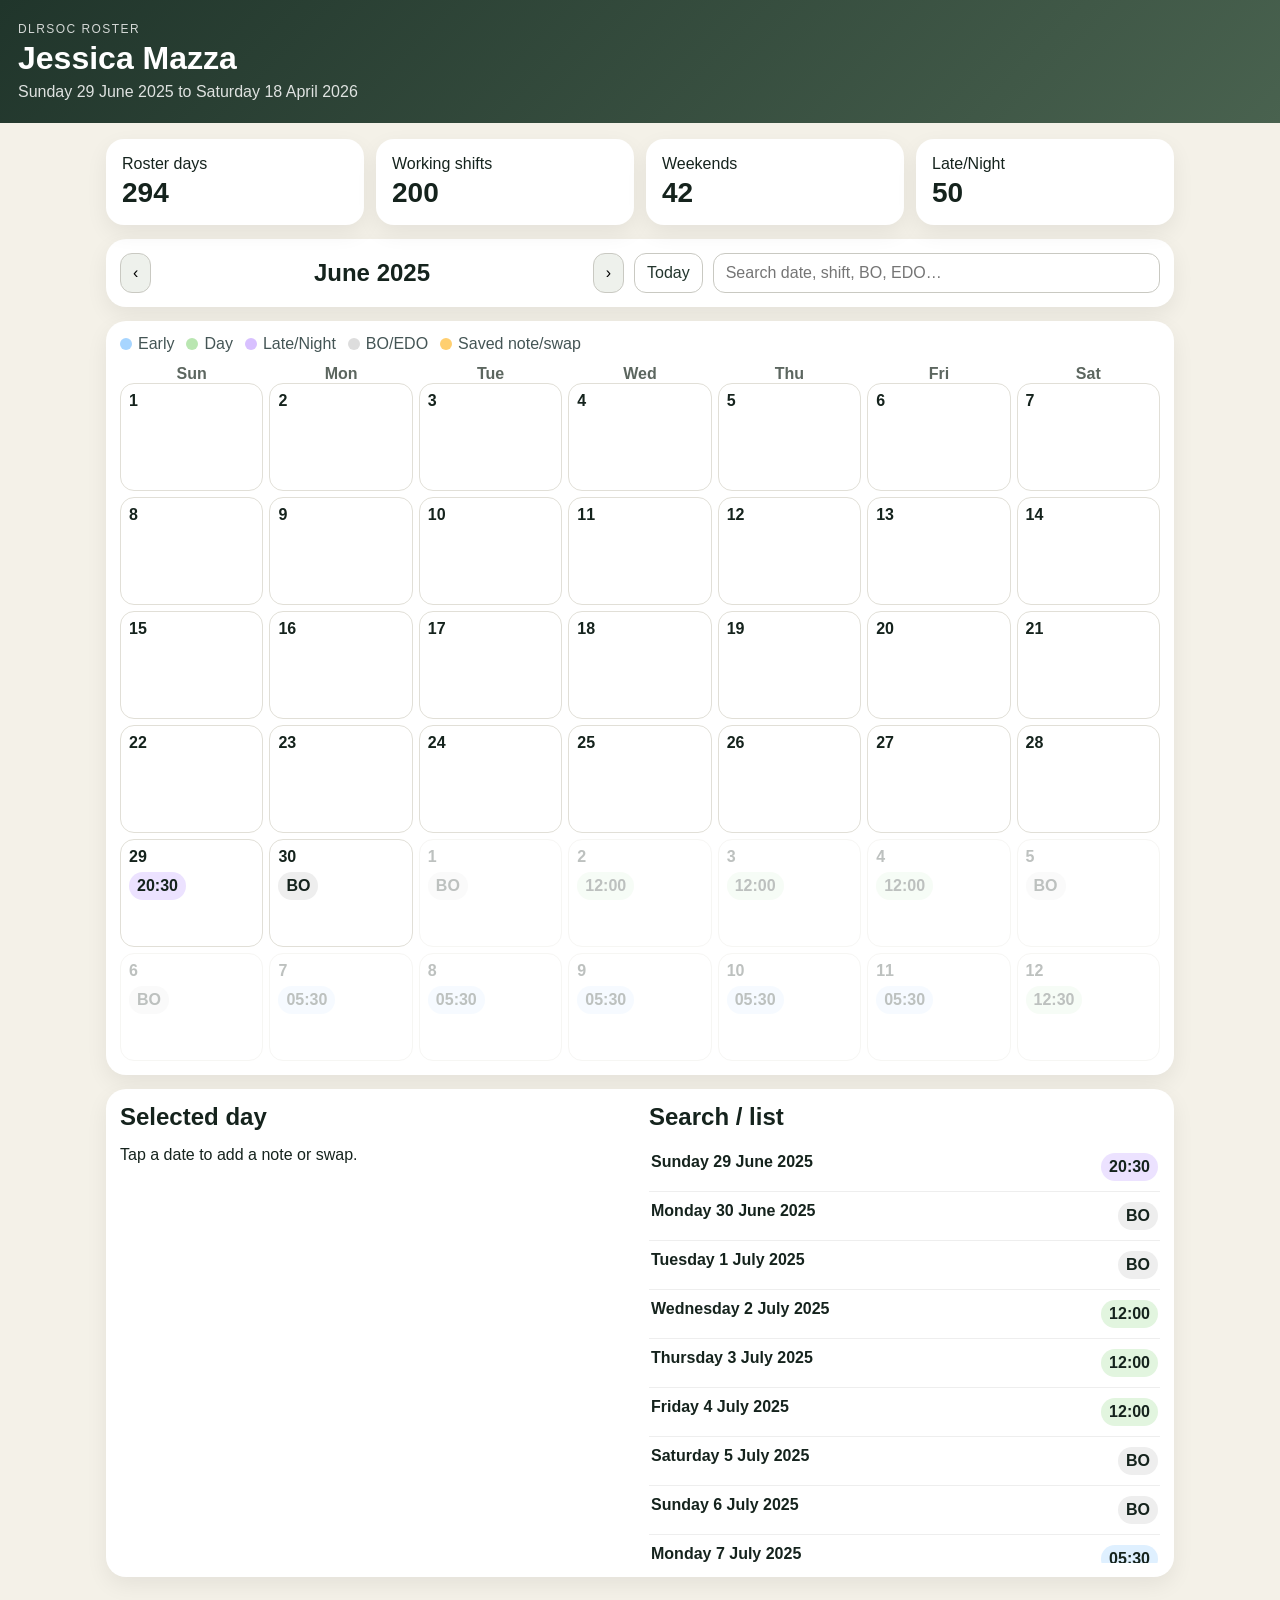
==== commit c4da2408: "Add files via upload" ====
--- a/index.html
+++ b/index.html
@@ -1,64 +1,76 @@
 <!doctype html>
 <html lang="en">
 <head>
-  <meta charset="utf-8">
-  <meta name="viewport" content="width=device-width,initial-scale=1,viewport-fit=cover">
-  <meta name="theme-color" content="#111827">
+  <meta charset="utf-8" />
+  <meta name="viewport" content="width=device-width, initial-scale=1" />
+  <meta name="theme-color" content="#23352d" />
   <title>Jessica Mazza Roster</title>
-  <link rel="manifest" href="manifest.webmanifest">
-  <link rel="icon" href="icon.svg" type="image/svg+xml">
-  <style>
-    :root{--bg:#0b1220;--card:#121a2b;--muted:#8ea0bd;--text:#f6f7fb;--line:#24314a;--accent:#7dd3fc;--off:#1f2937;--early:#22c55e;--day:#38bdf8;--night:#a78bfa;--leave:#fb7185;--other:#fbbf24}
-    *{box-sizing:border-box} body{margin:0;font-family:-apple-system,BlinkMacSystemFont,"Segoe UI",Roboto,Arial,sans-serif;background:linear-gradient(180deg,#0b1220,#111827);color:var(--text)}
-    header{position:sticky;top:0;z-index:5;padding:14px 16px;background:rgba(11,18,32,.92);backdrop-filter:blur(12px);border-bottom:1px solid var(--line)}
-    h1{font-size:22px;margin:0}.sub{color:var(--muted);font-size:13px;margin-top:3px}.wrap{max-width:1100px;margin:0 auto;padding:14px}.bar{display:flex;gap:8px;flex-wrap:wrap;align-items:center;margin:12px 0}
-    button,input,select,textarea{border:1px solid var(--line);background:#0f172a;color:var(--text);border-radius:12px;padding:10px 12px;font-size:15px}button{cursor:pointer}button.primary{background:#0ea5e9;border-color:#0ea5e9;color:white}button.danger{background:#7f1d1d;border-color:#991b1b}.grow{flex:1;min-width:180px}
-    .grid{display:grid;grid-template-columns:repeat(7,1fr);gap:6px}.dow{color:var(--muted);font-size:12px;text-align:center;padding:6px}.cell{min-height:92px;background:var(--card);border:1px solid var(--line);border-radius:14px;padding:8px;position:relative}.date{font-weight:700;font-size:14px}.shift{margin-top:8px;font-size:18px;font-weight:800}.small{font-size:12px;color:var(--muted)}.dim{opacity:.45}.today{outline:2px solid var(--accent)}
-    .cat-off{border-color:#374151}.cat-early{border-color:var(--early)}.cat-day{border-color:var(--day)}.cat-night{border-color:var(--night)}.cat-leave{border-color:var(--leave)}.cat-other{border-color:var(--other)}
-    .tag{display:inline-block;margin-top:6px;border-radius:999px;padding:3px 8px;font-size:11px}.tag.off{background:#374151}.tag.early{background:#14532d}.tag.day{background:#075985}.tag.night{background:#4c1d95}.tag.leave{background:#881337}.tag.other{background:#713f12}.tag.swap{background:#164e63}
-    .cards{display:grid;grid-template-columns:repeat(auto-fit,minmax(140px,1fr));gap:10px;margin:12px 0}.card{background:var(--card);border:1px solid var(--line);border-radius:16px;padding:12px}.num{font-size:24px;font-weight:900}.label{font-size:12px;color:var(--muted)}
-    .list{display:grid;gap:8px}.row{display:grid;grid-template-columns:120px 1fr auto;gap:8px;align-items:center;background:var(--card);border:1px solid var(--line);border-radius:14px;padding:10px}.hidden{display:none!important}.panel{background:var(--card);border:1px solid var(--line);border-radius:16px;padding:12px;margin:12px 0}.modal{position:fixed;inset:0;background:rgba(0,0,0,.6);display:flex;align-items:center;justify-content:center;padding:16px;z-index:20}.modalbox{max-width:520px;width:100%;background:#0f172a;border:1px solid var(--line);border-radius:18px;padding:16px}.modalbox textarea{width:100%;min-height:80px}.actions{display:flex;gap:8px;justify-content:flex-end;margin-top:10px}
-    @media(max-width:700px){.wrap{padding:10px}.cell{min-height:76px;padding:6px;border-radius:10px}.shift{font-size:14px}.date{font-size:12px}.row{grid-template-columns:90px 1fr}.row button{grid-column:1/-1}.bar button,.bar input,.bar select{font-size:14px;padding:9px}.dow{font-size:11px}}
-  </style>
+  <link rel="manifest" href="manifest.webmanifest" />
+  <link rel="stylesheet" href="styles.css" />
 </head>
 <body>
-<header><h1>Jessica Mazza Roster</h1><div class="sub" id="rangeText"></div></header>
-<main class="wrap">
-  <div class="bar">
-    <button id="prev">◀</button><button id="today" class="primary">Today</button><button id="next">▶</button>
-    <select id="view"><option value="month">Month</option><option value="week">Week</option><option value="list">List</option></select>
-    <input id="search" class="grow" placeholder="Search shift, date, BO, AL, EDO…">
-  </div>
-  <div class="cards" id="stats"></div>
-  <section id="calendar"></section>
-  <section class="panel"><b>Swaps / notes saved on this device</b><div class="small">Tap a day to add an actual shift, swap, or note. These save locally in this browser.</div><div id="swapList" class="list" style="margin-top:10px"></div></section>
-  <section class="panel"><b>TIL entries for Jessica</b><div id="tilList" class="list" style="margin-top:10px"></div></section>
-</main>
-<div id="modal" class="modal hidden"><div class="modalbox"><h3 id="modalTitle">Edit day</h3><label>Actual shift / swap</label><input id="actual" style="width:100%;margin:6px 0 10px"><label>Note</label><textarea id="note"></textarea><div class="actions"><button class="danger" id="deleteNote">Delete</button><button id="cancel">Cancel</button><button class="primary" id="saveNote">Save</button></div></div></div>
-<script src="data.js"></script>
-<script>
-const $=id=>document.getElementById(id); const dmap=Object.fromEntries(ROSTER.map(r=>[r.date,r]));
-let cursor=new Date(); let selected=null; let swaps=JSON.parse(localStorage.jessRosterSwaps||'{}');
-const fmt=new Intl.DateTimeFormat('en-AU',{weekday:'short',day:'numeric',month:'short'}); const longFmt=new Intl.DateTimeFormat('en-AU',{weekday:'long',day:'numeric',month:'long',year:'numeric'});
-function iso(d){return d.toISOString().slice(0,10)} function parse(s){let [y,m,d]=s.split('-').map(Number);return new Date(y,m-1,d)} function add(d,n){let x=new Date(d);x.setDate(x.getDate()+n);return x}
-function shiftCat(s){s=(s||'').toUpperCase(); if(!s)return'blank'; if(['BO','RDO','EDO','ADO','OFF'].includes(s))return'off'; if(s.includes('AL')||s.includes('LEAVE'))return'leave'; let m=s.match(/^(\d{1,2}):(\d{2})/); if(m){let h=+m[1]; if(h<10)return'early'; if(h<16)return'day'; return'night'} return'other'}
-function displayShift(r){let sw=swaps[r.date]; return sw?.actual || r.shift || ''}
-function stats(rows){let counts={work:0,off:0,leave:0,early:0,day:0,night:0,weekend:0}; rows.forEach(r=>{let c=shiftCat(displayShift(r)); if(['early','day','night','other'].includes(c))counts.work++; if(c==='off')counts.off++; if(c==='leave')counts.leave++; if(c==='early')counts.early++; if(c==='day')counts.day++; if(c==='night')counts.night++; let dd=parse(r.date).getDay(); if(dd===0||dd===6)counts.weekend++});
- $('stats').innerHTML=[['Work days',counts.work],['Off / EDO',counts.off],['Leave',counts.leave],['Early',counts.early],['Day',counts.day],['Night',counts.night],['Weekends',counts.weekend]].map(x=>`<div class="card"><div class="num">${x[1]}</div><div class="label">${x[0]}</div></div>`).join('')}
-function cell(date, inRange=true){let key=iso(date), r=dmap[key]||{date:key,shift:'',category:'blank'}, sw=swaps[key], shown=displayShift(r), c=shiftCat(shown), today=key===iso(new Date()); return `<div class="cell cat-${c} ${inRange?'':'dim'} ${today?'today':''}" onclick="openEdit('${key}')"><div class="date">${date.getDate()}</div><div class="small">${fmt.format(date).split(' ')[0]}</div><div class="shift">${shown||'—'}</div>${shown?`<span class="tag ${c}">${c}</span>`:''}${sw?'<span class="tag swap">note</span>':''}${sw?.note?`<div class="small">${escapeHtml(sw.note).slice(0,40)}</div>`:''}</div>`}
-function renderMonth(){let y=cursor.getFullYear(), m=cursor.getMonth(), first=new Date(y,m,1), start=add(first,-first.getDay()), last=new Date(y,m+1,0), rows=[]; for(let i=0;i<42;i++){let d=add(start,i); rows.push(cell(d,d.getMonth()===m))} $('rangeText').textContent=first.toLocaleString('en-AU',{month:'long',year:'numeric'}); $('calendar').innerHTML='<div class="grid">'+['Sun','Mon','Tue','Wed','Thu','Fri','Sat'].map(x=>`<div class="dow">${x}</div>`).join('')+rows.join('')+'</div>'; stats(ROSTER.filter(r=>{let d=parse(r.date);return d.getFullYear()===y&&d.getMonth()===m}))}
-function renderWeek(){let start=add(cursor,-cursor.getDay()); let days=Array.from({length:7},(_,i)=>add(start,i)); $('rangeText').textContent=`${longFmt.format(days[0])} – ${longFmt.format(days[6])}`; $('calendar').innerHTML='<div class="grid">'+['Sun','Mon','Tue','Wed','Thu','Fri','Sat'].map(x=>`<div class="dow">${x}</div>`).join('')+days.map(d=>cell(d,true)).join('')+'</div>'; stats(days.map(d=>dmap[iso(d)]||{date:iso(d),shift:''}))}
-function renderList(){let q=$('search').value.toLowerCase(); let rows=ROSTER.filter(r=>(r.date+' '+r.shift+' '+(swaps[r.date]?.actual||'')+' '+(swaps[r.date]?.note||'')).toLowerCase().includes(q)); $('rangeText').textContent=`${rows.length} matching roster entries`; $('calendar').innerHTML='<div class="list">'+rows.map(r=>`<div class="row"><b>${fmt.format(parse(r.date))}</b><span>${displayShift(r)||'—'} ${swaps[r.date]?.note?'<span class="small"> — '+escapeHtml(swaps[r.date].note)+'</span>':''}</span><button onclick="openEdit('${r.date}')">Edit</button></div>`).join('')+'</div>'; stats(rows)}
-function renderSwaps(){let keys=Object.keys(swaps).sort(); $('swapList').innerHTML=keys.length?keys.map(k=>`<div class="row"><b>${fmt.format(parse(k))}</b><span>${escapeHtml(swaps[k].actual||'')} ${escapeHtml(swaps[k].note||'')}</span><button onclick="openEdit('${k}')">Edit</button></div>`).join(''):'<div class="small">No swaps or notes yet.</div>'}
-function renderTil(){let list=TIL.slice().reverse().slice(0,30); $('tilList').innerHTML=list.length?list.map(t=>`<div class="row"><b>${fmt.format(parse(t.date))}</b><span>${escapeHtml(t.reason)}</span><strong>${t.hours>0?'+':''}${t.hours}</strong></div>`).join(''):'<div class="small">No TIL entries found.</div>'}
-function render(){let v=$('view').value; if(v==='month')renderMonth(); else if(v==='week')renderWeek(); else renderList(); renderSwaps(); renderTil()}
-function openEdit(key){selected=key; let r=dmap[key]||{shift:''}, sw=swaps[key]||{}; $('modalTitle').textContent=longFmt.format(parse(key))+' — roster '+(r.shift||'—'); $('actual').value=sw.actual||''; $('note').value=sw.note||''; $('modal').classList.remove('hidden')}
-function close(){ $('modal').classList.add('hidden')}
-function escapeHtml(s){return String(s||'').replace(/[&<>"']/g,m=>({'&':'&amp;','<':'&lt;','>':'&gt;','"':'&quot;',"'":'&#39;'}[m]))}
-$('prev').onclick=()=>{let v=$('view').value; cursor=v==='week'?add(cursor,-7):new Date(cursor.getFullYear(),cursor.getMonth()-1,1); render()};
-$('next').onclick=()=>{let v=$('view').value; cursor=v==='week'?add(cursor,7):new Date(cursor.getFullYear(),cursor.getMonth()+1,1); render()};
-$('today').onclick=()=>{cursor=new Date(); render()}; $('view').onchange=render; $('search').oninput=()=>{if($('view').value!=='list')$('view').value='list'; render()};
-$('cancel').onclick=close; $('saveNote').onclick=()=>{let a=$('actual').value.trim(), n=$('note').value.trim(); if(a||n)swaps[selected]={actual:a,note:n}; else delete swaps[selected]; localStorage.jessRosterSwaps=JSON.stringify(swaps); close(); render()}; $('deleteNote').onclick=()=>{delete swaps[selected]; localStorage.jessRosterSwaps=JSON.stringify(swaps); close(); render()};
-if('serviceWorker' in navigator) navigator.serviceWorker.register('./sw.js').catch(()=>{}); render();
-</script>
-</body></html>+  <header class="topbar">
+    <div>
+      <p class="eyebrow">DLRSOC roster</p>
+      <h1>Jessica Mazza</h1>
+      <p id="rangeText" class="sub"></p>
+    </div>
+    <button id="installBtn" class="ghost" hidden>Install app</button>
+  </header>
+
+  <main>
+    <section class="cards" id="stats"></section>
+
+    <section class="panel controls">
+      <button id="prevMonth">‹</button>
+      <h2 id="monthLabel"></h2>
+      <button id="nextMonth">›</button>
+      <button id="todayBtn" class="secondary">Today</button>
+      <input id="searchBox" type="search" placeholder="Search date, shift, BO, EDO…" />
+    </section>
+
+    <section class="panel">
+      <div class="legend">
+        <span><b class="dot early"></b>Early</span>
+        <span><b class="dot day"></b>Day</span>
+        <span><b class="dot late"></b>Late/Night</span>
+        <span><b class="dot off"></b>BO/EDO</span>
+        <span><b class="dot swap"></b>Saved note/swap</span>
+      </div>
+      <div class="weekdays"><span>Sun</span><span>Mon</span><span>Tue</span><span>Wed</span><span>Thu</span><span>Fri</span><span>Sat</span></div>
+      <div id="calendar" class="calendar"></div>
+    </section>
+
+    <section class="panel split">
+      <div>
+        <h2>Selected day</h2>
+        <div id="selectedDay" class="selected">Tap a date to add a note or swap.</div>
+      </div>
+      <div>
+        <h2>Search / list</h2>
+        <div id="list" class="list"></div>
+      </div>
+    </section>
+  </main>
+
+  <dialog id="editDialog">
+    <form method="dialog">
+      <h2 id="dialogTitle">Edit day</h2>
+      <label>Rostered shift
+        <input id="editShift" readonly />
+      </label>
+      <label>Swap / note
+        <input id="editNote" placeholder="Example: swapped with Brad, start 12:00" />
+      </label>
+      <menu>
+        <button value="cancel">Cancel</button>
+        <button id="clearNote" value="clear" class="danger">Clear</button>
+        <button id="saveNote" value="save" class="primary">Save</button>
+      </menu>
+    </form>
+  </dialog>
+
+  <script src="data.js"></script>
+  <script src="app.js"></script>
+</body>
+</html>
--- a/styles.css
+++ b/styles.css
@@ -0,0 +1 @@
+*{box-sizing:border-box}body{margin:0;font-family:-apple-system,BlinkMacSystemFont,"Segoe UI",Roboto,Arial,sans-serif;background:#f4f1e8;color:#15231d}.topbar{display:flex;justify-content:space-between;gap:16px;align-items:center;padding:22px 18px;background:linear-gradient(135deg,#20352b,#49624f);color:white}.eyebrow{text-transform:uppercase;letter-spacing:.12em;font-size:12px;margin:0 0 4px;opacity:.8}h1{margin:0;font-size:32px}h2{margin:0 0 12px}.sub{margin:6px 0 0;opacity:.85}main{max-width:1100px;margin:0 auto;padding:16px}.cards{display:grid;grid-template-columns:repeat(4,minmax(0,1fr));gap:12px;margin-bottom:14px}.card{background:white;border-radius:18px;padding:16px;box-shadow:0 8px 22px #0001}.card b{display:block;font-size:28px;margin-top:4px}.panel{background:white;border-radius:20px;padding:14px;margin-bottom:14px;box-shadow:0 8px 22px #0001}.controls{display:flex;align-items:center;gap:10px;flex-wrap:wrap}.controls h2{flex:1;text-align:center;margin:0}button,input{font:inherit;border-radius:12px;border:1px solid #c9c9c2;padding:10px 12px}button{background:#eef1ec}button.primary{background:#2f523f;color:white}button.secondary,.ghost{background:#fff;color:#23352d}.danger{color:#9b1c1c}#searchBox{min-width:240px;flex:1}.legend{display:flex;gap:12px;flex-wrap:wrap;margin-bottom:12px;color:#455}.dot{display:inline-block;width:12px;height:12px;border-radius:50%;margin-right:6px;vertical-align:-1px}.early{background:#a7d5ff}.day{background:#b9e6b1}.late{background:#d8c0ff}.off{background:#ddd}.swap{background:#ffcf70}.weekdays,.calendar{display:grid;grid-template-columns:repeat(7,1fr);gap:6px}.weekdays span{text-align:center;font-weight:700;color:#5c665f}.daybox{min-height:108px;border:1px solid #e1dfd7;border-radius:14px;padding:8px;background:#fff;display:flex;flex-direction:column;gap:6px;cursor:pointer}.daybox.out{opacity:.28}.num{font-weight:800}.shift{display:inline-block;border-radius:999px;padding:5px 8px;font-weight:700;width:max-content}.shift.early{background:#dff0ff}.shift.day{background:#e2f5df}.shift.late{background:#ece2ff}.shift.off{background:#eeeeee}.note{margin-top:auto;background:#fff3cf;border-left:4px solid #ffcf70;border-radius:8px;padding:5px;font-size:12px}.today{outline:3px solid #355b45}.selected{line-height:1.5}.split{display:grid;grid-template-columns:1fr 1fr;gap:18px}.list{max-height:420px;overflow:auto}.item{display:flex;justify-content:space-between;gap:12px;border-bottom:1px solid #eee;padding:10px 2px}.item small{color:#667}dialog{border:0;border-radius:20px;box-shadow:0 20px 60px #0005;padding:0;width:min(440px,92vw)}dialog form{padding:20px}label{display:block;margin:12px 0}label input{width:100%;margin-top:6px}menu{display:flex;gap:8px;justify-content:flex-end;padding:0;margin:18px 0 0}@media(max-width:760px){.cards{grid-template-columns:repeat(2,1fr)}.split{grid-template-columns:1fr}.weekdays,.calendar{gap:4px}.daybox{min-height:88px;padding:6px}.shift{font-size:12px;padding:4px 6px}.controls h2{text-align:left;min-width:100%}}
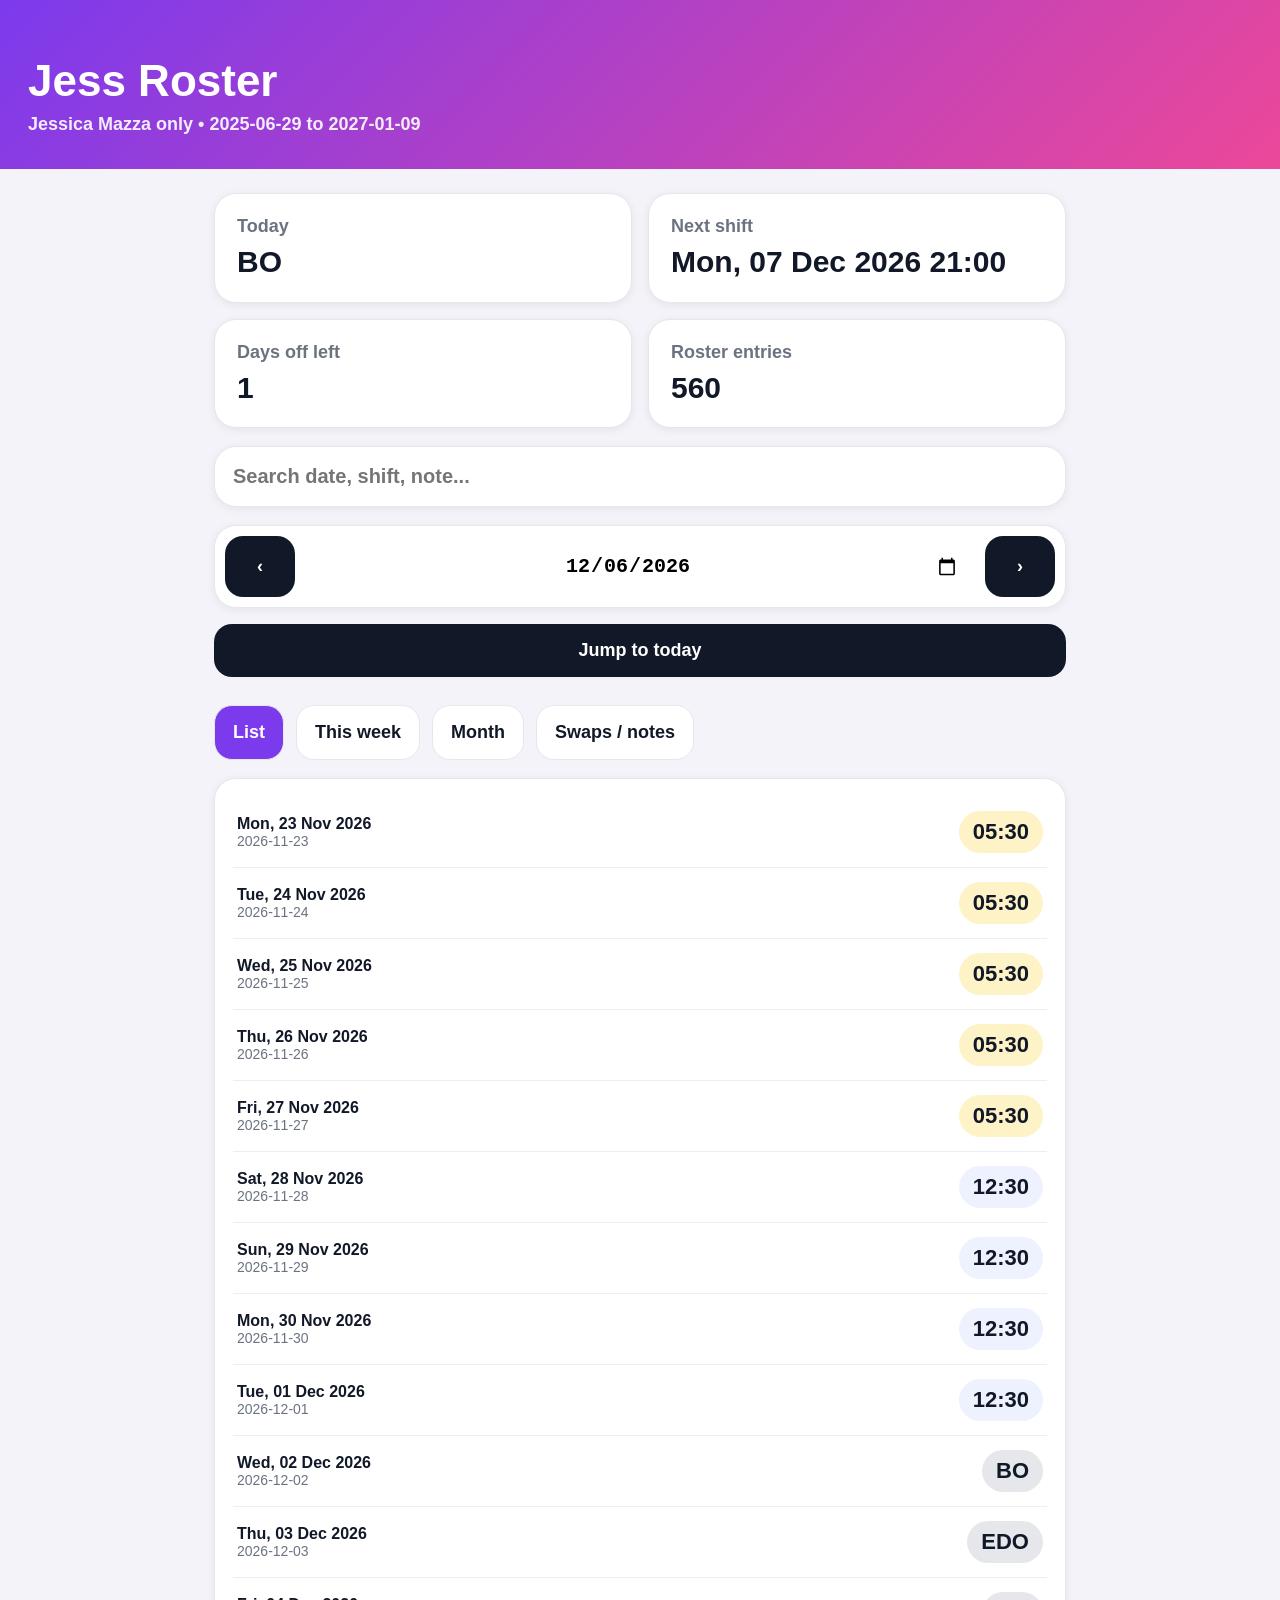
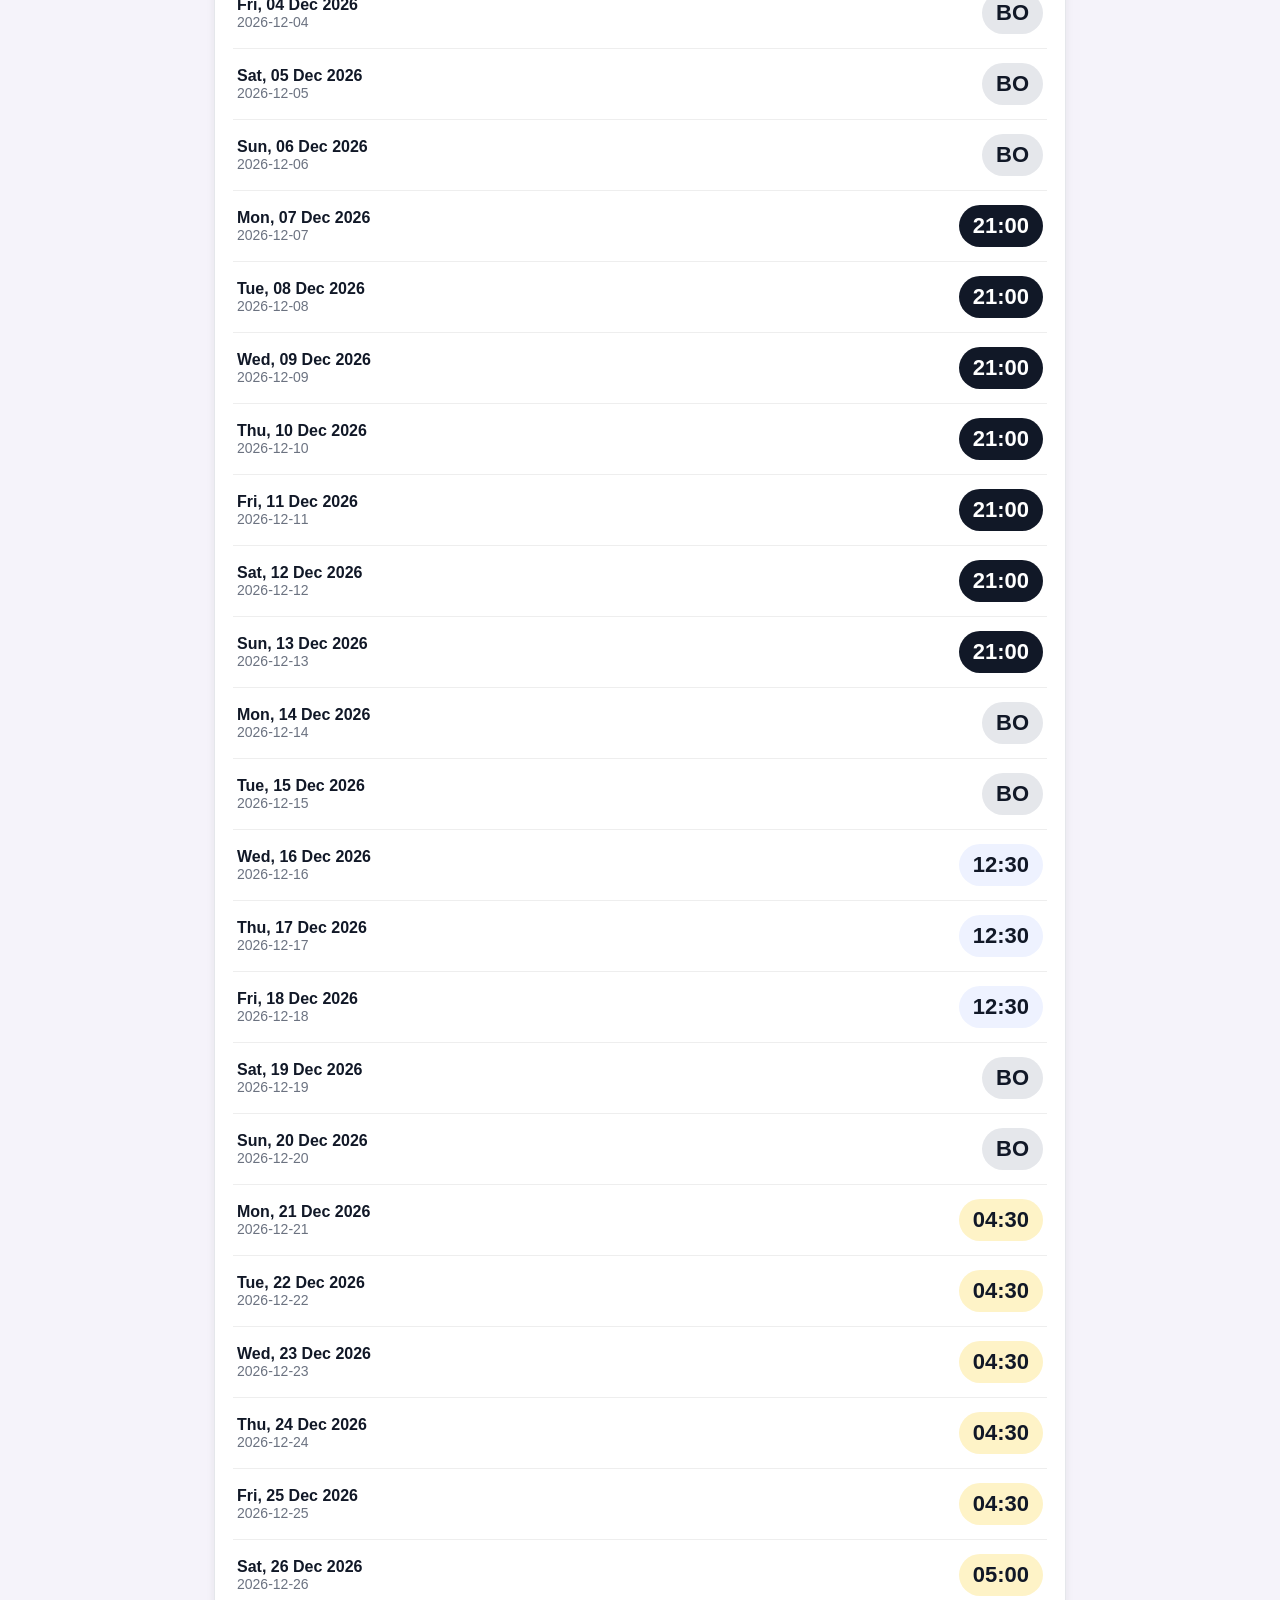
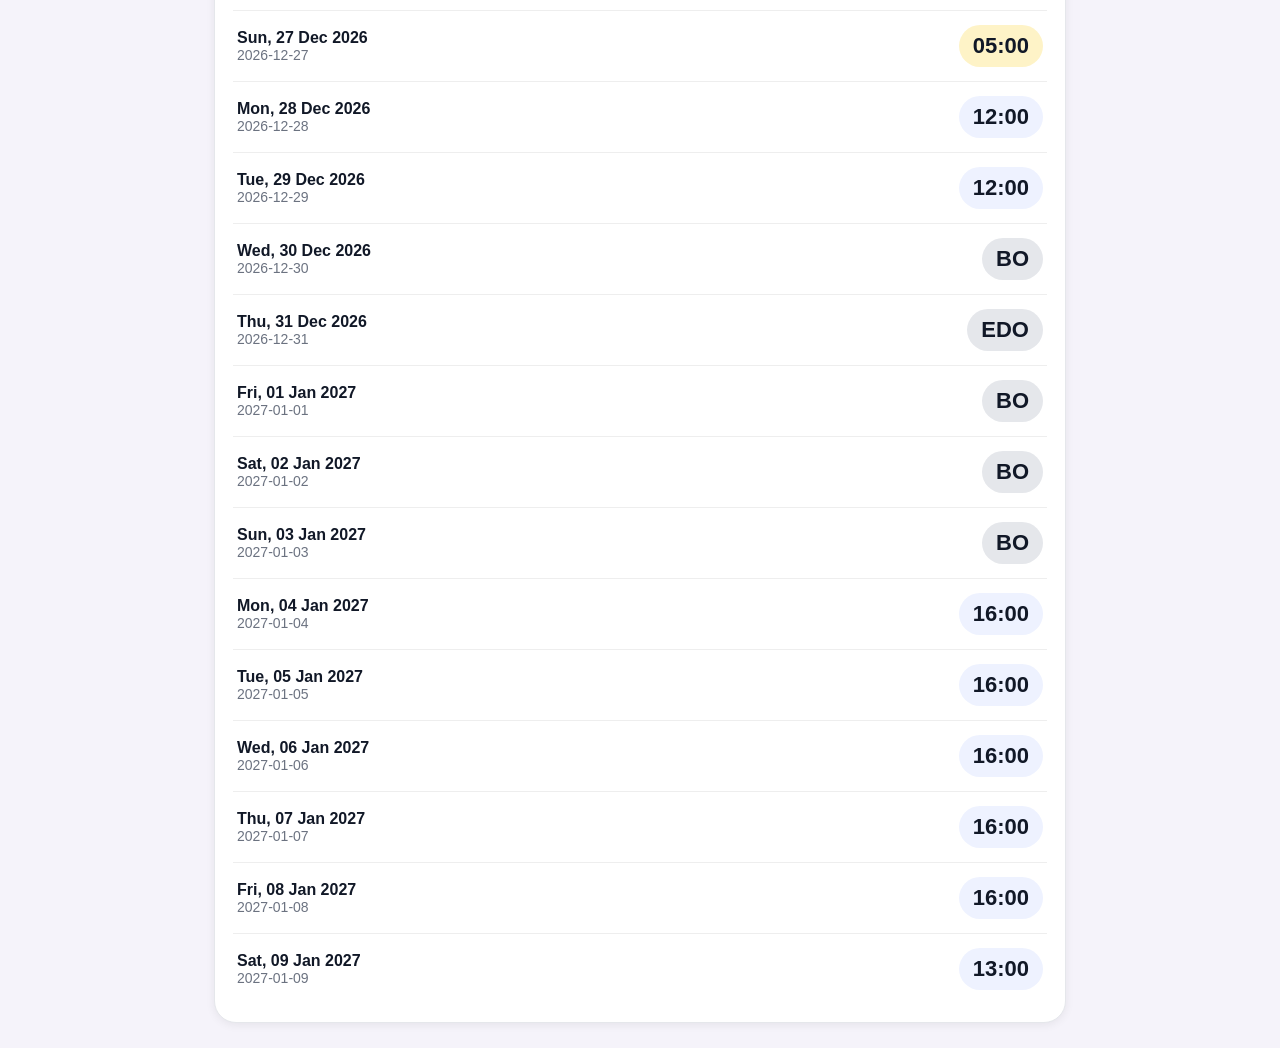
==== commit 0633e026: "Add files via upload" ====
--- a/index.html
+++ b/index.html
@@ -1,76 +1 @@
-<!doctype html>
-<html lang="en">
-<head>
-  <meta charset="utf-8" />
-  <meta name="viewport" content="width=device-width, initial-scale=1" />
-  <meta name="theme-color" content="#23352d" />
-  <title>Jessica Mazza Roster</title>
-  <link rel="manifest" href="manifest.webmanifest" />
-  <link rel="stylesheet" href="styles.css" />
-</head>
-<body>
-  <header class="topbar">
-    <div>
-      <p class="eyebrow">DLRSOC roster</p>
-      <h1>Jessica Mazza</h1>
-      <p id="rangeText" class="sub"></p>
-    </div>
-    <button id="installBtn" class="ghost" hidden>Install app</button>
-  </header>
-
-  <main>
-    <section class="cards" id="stats"></section>
-
-    <section class="panel controls">
-      <button id="prevMonth">‹</button>
-      <h2 id="monthLabel"></h2>
-      <button id="nextMonth">›</button>
-      <button id="todayBtn" class="secondary">Today</button>
-      <input id="searchBox" type="search" placeholder="Search date, shift, BO, EDO…" />
-    </section>
-
-    <section class="panel">
-      <div class="legend">
-        <span><b class="dot early"></b>Early</span>
-        <span><b class="dot day"></b>Day</span>
-        <span><b class="dot late"></b>Late/Night</span>
-        <span><b class="dot off"></b>BO/EDO</span>
-        <span><b class="dot swap"></b>Saved note/swap</span>
-      </div>
-      <div class="weekdays"><span>Sun</span><span>Mon</span><span>Tue</span><span>Wed</span><span>Thu</span><span>Fri</span><span>Sat</span></div>
-      <div id="calendar" class="calendar"></div>
-    </section>
-
-    <section class="panel split">
-      <div>
-        <h2>Selected day</h2>
-        <div id="selectedDay" class="selected">Tap a date to add a note or swap.</div>
-      </div>
-      <div>
-        <h2>Search / list</h2>
-        <div id="list" class="list"></div>
-      </div>
-    </section>
-  </main>
-
-  <dialog id="editDialog">
-    <form method="dialog">
-      <h2 id="dialogTitle">Edit day</h2>
-      <label>Rostered shift
-        <input id="editShift" readonly />
-      </label>
-      <label>Swap / note
-        <input id="editNote" placeholder="Example: swapped with Brad, start 12:00" />
-      </label>
-      <menu>
-        <button value="cancel">Cancel</button>
-        <button id="clearNote" value="clear" class="danger">Clear</button>
-        <button id="saveNote" value="save" class="primary">Save</button>
-      </menu>
-    </form>
-  </dialog>
-
-  <script src="data.js"></script>
-  <script src="app.js"></script>
-</body>
-</html>
+<!doctype html><html lang="en"><head><meta charset="utf-8"><meta name="viewport" content="width=device-width, initial-scale=1, viewport-fit=cover"><meta name="theme-color" content="#7c3aed"><link rel="manifest" href="manifest.json"><title>Jess Roster</title><link rel="stylesheet" href="style.css"></head><body><header><h1>Jess Roster</h1><p>Jessica Mazza only • 2025-06-29 to 2027-01-09</p></header><main><section class="cards"><div class="card"><span>Today</span><strong id="todayShift">—</strong></div><div class="card"><span>Next shift</span><strong id="nextShift">—</strong></div><div class="card"><span>Days off left</span><strong id="daysOff">0</strong></div><div class="card"><span>Roster entries</span><strong>560</strong></div></section><input id="search" placeholder="Search date, shift, note..."><div class="datebar"><button id="prevDay">‹</button><input id="pickDate" type="date"><button id="nextDay">›</button></div><button id="jumpToday">Jump to today</button><nav><button class="tab active" data-tab="list">List</button><button class="tab" data-tab="week">This week</button><button class="tab" data-tab="month">Month</button><button class="tab" data-tab="notes">Swaps / notes</button></nav><section id="output" class="panel"></section></main><script>window.ROSTER_DATA=[{"date":"2025-06-29","shift":"20:30"},{"date":"2025-06-30","shift":"BO"},{"date":"2025-07-01","shift":"BO"},{"date":"2025-07-02","shift":"12:00"},{"date":"2025-07-03","shift":"12:00"},{"date":"2025-07-04","shift":"12:00"},{"date":"2025-07-05","shift":"BO"},{"date":"2025-07-06","shift":"BO"},{"date":"2025-07-07","shift":"05:30"},{"date":"2025-07-08","shift":"05:30"},{"date":"2025-07-09","shift":"05:30"},{"date":"2025-07-10","shift":"05:30"},{"date":"2025-07-11","shift":"05:30"},{"date":"2025-07-12","shift":"12:30"},{"date":"2025-07-13","shift":"12:30"},{"date":"2025-07-14","shift":"12:30"},{"date":"2025-07-15","shift":"12:30"},{"date":"2025-07-16","shift":"BO"},{"date":"2025-07-17","shift":"EDO"},{"date":"2025-07-18","shift":"BO"},{"date":"2025-07-19","shift":"BO"},{"date":"2025-07-20","shift":"BO"},{"date":"2025-07-21","shift":"21:00"},{"date":"2025-07-22","shift":"21:00"},{"date":"2025-07-23","shift":"21:00"},{"date":"2025-07-24","shift":"21:00"},{"date":"2025-07-25","shift":"21:00"},{"date":"2025-07-26","shift":"21:00"},{"date":"2025-07-27","shift":"21:00"},{"date":"2025-07-28","shift":"BO"},{"date":"2025-07-29","shift":"BO"},{"date":"2025-07-30","shift":"12:30"},{"date":"2025-07-31","shift":"12:30"},{"date":"2025-08-01","shift":"12:30"},{"date":"2025-08-02","shift":"BO"},{"date":"2025-08-03","shift":"BO"},{"date":"2025-08-04","shift":"04:30"},{"date":"2025-08-05","shift":"04:30"},{"date":"2025-08-06","shift":"04:30"},{"date":"2025-08-07","shift":"04:30"},{"date":"2025-08-08","shift":"04:30"},{"date":"2025-08-09","shift":"05:00"},{"date":"2025-08-10","shift":"05:00"},{"date":"2025-08-11","shift":"12:00"},{"date":"2025-08-12","shift":"12:00"},{"date":"2025-08-13","shift":"BO"},{"date":"2025-08-14","shift":"EDO"},{"date":"2025-08-15","shift":"BO"},{"date":"2025-08-16","shift":"BO"},{"date":"2025-08-17","shift":"BO"},{"date":"2025-08-18","shift":"16:00"},{"date":"2025-08-19","shift":"16:00"},{"date":"2025-08-20","shift":"16:00"},{"date":"2025-08-21","shift":"16:00"},{"date":"2025-08-22","shift":"16:00"},{"date":"2025-08-23","shift":"13:00"},{"date":"2025-08-24","shift":"13:00"},{"date":"2025-08-25","shift":"BO"},{"date":"2025-08-26","shift":"BO"},{"date":"2025-08-27","shift":"10:30"},{"date":"2025-08-28","shift":"10:30"},{"date":"2025-08-29","shift":"10:30"},{"date":"2025-08-30","shift":"BO"},{"date":"2025-08-31","shift":"BO"},{"date":"2025-09-01","shift":"04:00"},{"date":"2025-09-02","shift":"04:00"},{"date":"2025-09-03","shift":"04:00"},{"date":"2025-09-04","shift":"04:00"},{"date":"2025-09-05","shift":"04:00"},{"date":"2025-09-06","shift":"04:00"},{"date":"2025-09-07","shift":"04:00"},{"date":"2025-09-08","shift":"10:30"},{"date":"2025-09-09","shift":"10:30"},{"date":"2025-09-10","shift":"BO"},{"date":"2025-09-11","shift":"BO"},{"date":"2025-09-12","shift":"BO"},{"date":"2025-09-13","shift":"BO"},{"date":"2025-09-14","shift":"BO"},{"date":"2025-09-15","shift":"20:30"},{"date":"2025-09-16","shift":"20:30"},{"date":"2025-09-17","shift":"20:30"},{"date":"2025-09-18","shift":"20:30"},{"date":"2025-09-19","shift":"20:30"},{"date":"2025-09-20","shift":"20:30"},{"date":"2025-09-21","shift":"20:30"},{"date":"2025-09-22","shift":"BO"},{"date":"2025-09-23","shift":"BO"},{"date":"2025-09-24","shift":"12:00"},{"date":"2025-09-25","shift":"12:00"},{"date":"2025-09-26","shift":"12:00"},{"date":"2025-09-27","shift":"BO"},{"date":"2025-09-28","shift":"BO"},{"date":"2025-09-29","shift":"05:30"},{"date":"2025-09-30","shift":"05:30"},{"date":"2025-10-01","shift":"05:30"},{"date":"2025-10-02","shift":"05:30"},{"date":"2025-10-03","shift":"05:30"},{"date":"2025-10-04","shift":"12:30"},{"date":"2025-10-05","shift":"12:30"},{"date":"2025-10-06","shift":"12:30"},{"date":"2025-10-07","shift":"12:30"},{"date":"2025-10-08","shift":"BO"},{"date":"2025-10-09","shift":"EDO"},{"date":"2025-10-10","shift":"BO"},{"date":"2025-10-11","shift":"BO"},{"date":"2025-10-12","shift":"BO"},{"date":"2025-10-13","shift":"21:00"},{"date":"2025-10-14","shift":"21:00"},{"date":"2025-10-15","shift":"21:00"},{"date":"2025-10-16","shift":"21:00"},{"date":"2025-10-17","shift":"21:00"},{"date":"2025-10-18","shift":"21:00"},{"date":"2025-10-19","shift":"21:00"},{"date":"2025-10-20","shift":"BO"},{"date":"2025-10-21","shift":"BO"},{"date":"2025-10-22","shift":"12:30"},{"date":"2025-10-23","shift":"12:30"},{"date":"2025-10-24","shift":"12:30"},{"date":"2025-10-25","shift":"BO"},{"date":"2025-10-26","shift":"BO"},{"date":"2025-10-27","shift":"04:30"},{"date":"2025-10-28","shift":"04:30"},{"date":"2025-10-29","shift":"04:30"},{"date":"2025-10-30","shift":"04:30"},{"date":"2025-10-31","shift":"04:30"},{"date":"2025-11-01","shift":"05:00"},{"date":"2025-11-02","shift":"05:00"},{"date":"2025-11-03","shift":"12:00"},{"date":"2025-11-04","shift":"12:00"},{"date":"2025-11-05","shift":"BO"},{"date":"2025-11-06","shift":"EDO"},{"date":"2025-11-07","shift":"BO"},{"date":"2025-11-08","shift":"BO"},{"date":"2025-11-09","shift":"BO"},{"date":"2025-11-10","shift":"16:00"},{"date":"2025-11-11","shift":"16:00"},{"date":"2025-11-12","shift":"16:00"},{"date":"2025-11-13","shift":"16:00"},{"date":"2025-11-14","shift":"16:00"},{"date":"2025-11-15","shift":"13:00"},{"date":"2025-11-16","shift":"13:00"},{"date":"2025-11-17","shift":"BO"},{"date":"2025-11-18","shift":"BO"},{"date":"2025-11-19","shift":"10:30"},{"date":"2025-11-20","shift":"10:30"},{"date":"2025-11-21","shift":"10:30"},{"date":"2025-11-22","shift":"BO"},{"date":"2025-11-23","shift":"BO"},{"date":"2025-11-24","shift":"04:00"},{"date":"2025-11-25","shift":"04:00"},{"date":"2025-11-26","shift":"04:00"},{"date":"2025-11-27","shift":"04:00"},{"date":"2025-11-28","shift":"04:00"},{"date":"2025-11-29","shift":"04:00"},{"date":"2025-11-30","shift":"04:00"},{"date":"2025-12-01","shift":"10:30"},{"date":"2025-12-02","shift":"10:30"},{"date":"2025-12-03","shift":"BO"},{"date":"2025-12-04","shift":"BO"},{"date":"2025-12-05","shift":"BO"},{"date":"2025-12-06","shift":"BO"},{"date":"2025-12-07","shift":"BO"},{"date":"2025-12-08","shift":"20:30"},{"date":"2025-12-09","shift":"20:30"},{"date":"2025-12-10","shift":"20:30"},{"date":"2025-12-11","shift":"20:30"},{"date":"2025-12-12","shift":"20:30"},{"date":"2025-12-13","shift":"20:30"},{"date":"2025-12-14","shift":"20:30"},{"date":"2025-12-15","shift":"BO"},{"date":"2025-12-16","shift":"BO"},{"date":"2025-12-17","shift":"12:00"},{"date":"2025-12-18","shift":"12:00"},{"date":"2025-12-19","shift":"12:00"},{"date":"2025-12-20","shift":"BO"},{"date":"2025-12-21","shift":"BO"},{"date":"2025-12-22","shift":"05:30"},{"date":"2025-12-23","shift":"05:30"},{"date":"2025-12-24","shift":"05:30"},{"date":"2025-12-25","shift":"05:30"},{"date":"2025-12-26","shift":"05:30"},{"date":"2025-12-27","shift":"12:30"},{"date":"2025-12-28","shift":"12:30"},{"date":"2025-12-29","shift":"12:30"},{"date":"2025-12-30","shift":"12:30"},{"date":"2025-12-31","shift":"BO"},{"date":"2026-01-01","shift":"EDO"},{"date":"2026-01-02","shift":"BO"},{"date":"2026-01-03","shift":"BO"},{"date":"2026-01-04","shift":"BO"},{"date":"2026-01-05","shift":"21:00"},{"date":"2026-01-06","shift":"21:00"},{"date":"2026-01-07","shift":"21:00"},{"date":"2026-01-08","shift":"21:00"},{"date":"2026-01-09","shift":"21:00"},{"date":"2026-01-10","shift":"21:00"},{"date":"2026-01-11","shift":"21:00"},{"date":"2026-01-12","shift":"BO"},{"date":"2026-01-13","shift":"BO"},{"date":"2026-01-14","shift":"12:30"},{"date":"2026-01-15","shift":"12:30"},{"date":"2026-01-16","shift":"12:30"},{"date":"2026-01-17","shift":"BO"},{"date":"2026-01-18","shift":"BO"},{"date":"2026-01-19","shift":"04:30"},{"date":"2026-01-20","shift":"04:30"},{"date":"2026-01-21","shift":"04:30"},{"date":"2026-01-22","shift":"04:30"},{"date":"2026-01-23","shift":"04:30"},{"date":"2026-01-24","shift":"05:00"},{"date":"2026-01-25","shift":"05:00"},{"date":"2026-01-26","shift":"12:00"},{"date":"2026-01-27","shift":"12:00"},{"date":"2026-01-28","shift":"BO"},{"date":"2026-01-29","shift":"EDO"},{"date":"2026-01-30","shift":"BO"},{"date":"2026-01-31","shift":"BO"},{"date":"2026-02-01","shift":"BO"},{"date":"2026-02-02","shift":"16:00"},{"date":"2026-02-03","shift":"16:00"},{"date":"2026-02-04","shift":"16:00"},{"date":"2026-02-05","shift":"16:00"},{"date":"2026-02-06","shift":"16:00"},{"date":"2026-02-07","shift":"13:00"},{"date":"2026-02-08","shift":"13:00"},{"date":"2026-02-09","shift":"BO"},{"date":"2026-02-10","shift":"BO"},{"date":"2026-02-11","shift":"10:30"},{"date":"2026-02-12","shift":"10:30"},{"date":"2026-02-13","shift":"10:30"},{"date":"2026-02-14","shift":"BO"},{"date":"2026-02-15","shift":"BO"},{"date":"2026-02-16","shift":"04:00"},{"date":"2026-02-17","shift":"04:00"},{"date":"2026-02-18","shift":"04:00"},{"date":"2026-02-19","shift":"04:00"},{"date":"2026-02-20","shift":"04:00"},{"date":"2026-02-21","shift":"04:00"},{"date":"2026-02-22","shift":"04:00"},{"date":"2026-02-23","shift":"10:30"},{"date":"2026-02-24","shift":"10:30"},{"date":"2026-02-25","shift":"BO"},{"date":"2026-02-26","shift":"BO"},{"date":"2026-02-27","shift":"BO"},{"date":"2026-02-28","shift":"BO"},{"date":"2026-03-01","shift":"BO"},{"date":"2026-03-02","shift":"20:30"},{"date":"2026-03-03","shift":"20:30"},{"date":"2026-03-04","shift":"20:30"},{"date":"2026-03-05","shift":"20:30"},{"date":"2026-03-06","shift":"20:30"},{"date":"2026-03-07","shift":"20:30"},{"date":"2026-03-08","shift":"20:30"},{"date":"2026-03-09","shift":"BO"},{"date":"2026-03-10","shift":"BO"},{"date":"2026-03-11","shift":"12:00"},{"date":"2026-03-12","shift":"12:00"},{"date":"2026-03-13","shift":"12:00"},{"date":"2026-03-14","shift":"BO"},{"date":"2026-03-15","shift":"BO"},{"date":"2026-03-16","shift":"05:30"},{"date":"2026-03-17","shift":"05:30"},{"date":"2026-03-18","shift":"05:30"},{"date":"2026-03-19","shift":"05:30"},{"date":"2026-03-20","shift":"05:30"},{"date":"2026-03-21","shift":"12:30"},{"date":"2026-03-22","shift":"12:30"},{"date":"2026-03-23","shift":"12:30"},{"date":"2026-03-24","shift":"12:30"},{"date":"2026-03-25","shift":"BO"},{"date":"2026-03-26","shift":"EDO"},{"date":"2026-03-27","shift":"BO"},{"date":"2026-03-28","shift":"BO"},{"date":"2026-03-29","shift":"BO"},{"date":"2026-03-30","shift":"21:00"},{"date":"2026-03-31","shift":"21:00"},{"date":"2026-04-01","shift":"21:00"},{"date":"2026-04-02","shift":"21:00"},{"date":"2026-04-03","shift":"21:00"},{"date":"2026-04-04","shift":"21:00"},{"date":"2026-04-05","shift":"21:00"},{"date":"2026-04-06","shift":"BO"},{"date":"2026-04-07","shift":"BO"},{"date":"2026-04-08","shift":"12:30"},{"date":"2026-04-09","shift":"12:30"},{"date":"2026-04-10","shift":"12:30"},{"date":"2026-04-11","shift":"BO"},{"date":"2026-04-12","shift":"BO"},{"date":"2026-04-13","shift":"04:30"},{"date":"2026-04-14","shift":"04:30"},{"date":"2026-04-15","shift":"04:30"},{"date":"2026-04-16","shift":"04:30"},{"date":"2026-04-17","shift":"04:30"},{"date":"2026-04-18","shift":"05:00"},{"date":"2026-04-19","shift":"05:00"},{"date":"2026-04-20","shift":"12:00"},{"date":"2026-04-21","shift":"12:00"},{"date":"2026-04-22","shift":"BO"},{"date":"2026-04-23","shift":"EDO"},{"date":"2026-04-24","shift":"BO"},{"date":"2026-04-25","shift":"BO"},{"date":"2026-04-26","shift":"BO"},{"date":"2026-04-27","shift":"16:00"},{"date":"2026-04-28","shift":"16:00"},{"date":"2026-04-29","shift":"16:00"},{"date":"2026-04-30","shift":"16:00"},{"date":"2026-05-01","shift":"16:00"},{"date":"2026-05-02","shift":"13:00"},{"date":"2026-05-03","shift":"13:00"},{"date":"2026-05-04","shift":"BO"},{"date":"2026-05-05","shift":"BO"},{"date":"2026-05-06","shift":"10:30"},{"date":"2026-05-07","shift":"10:30"},{"date":"2026-05-08","shift":"10:30"},{"date":"2026-05-09","shift":"BO"},{"date":"2026-05-10","shift":"BO"},{"date":"2026-05-11","shift":"04:00"},{"date":"2026-05-12","shift":"04:00"},{"date":"2026-05-13","shift":"04:00"},{"date":"2026-05-14","shift":"04:00"},{"date":"2026-05-15","shift":"04:00"},{"date":"2026-05-16","shift":"04:00"},{"date":"2026-05-17","shift":"04:00"},{"date":"2026-05-18","shift":"10:30"},{"date":"2026-05-19","shift":"10:30"},{"date":"2026-05-20","shift":"BO"},{"date":"2026-05-21","shift":"BO"},{"date":"2026-05-22","shift":"BO"},{"date":"2026-05-23","shift":"BO"},{"date":"2026-05-24","shift":"BO"},{"date":"2026-05-25","shift":"20:30"},{"date":"2026-05-26","shift":"20:30"},{"date":"2026-05-27","shift":"20:30"},{"date":"2026-05-28","shift":"20:30"},{"date":"2026-05-29","shift":"20:30"},{"date":"2026-05-30","shift":"20:30"},{"date":"2026-05-31","shift":"20:30"},{"date":"2026-06-01","shift":"BO"},{"date":"2026-06-02","shift":"BO"},{"date":"2026-06-03","shift":"12:00"},{"date":"2026-06-04","shift":"12:00"},{"date":"2026-06-05","shift":"12:00"},{"date":"2026-06-06","shift":"BO"},{"date":"2026-06-07","shift":"BO"},{"date":"2026-06-08","shift":"05:30"},{"date":"2026-06-09","shift":"05:30"},{"date":"2026-06-10","shift":"05:30"},{"date":"2026-06-11","shift":"05:30"},{"date":"2026-06-12","shift":"05:30"},{"date":"2026-06-13","shift":"12:30"},{"date":"2026-06-14","shift":"12:30"},{"date":"2026-06-15","shift":"12:30"},{"date":"2026-06-16","shift":"12:30"},{"date":"2026-06-17","shift":"BO"},{"date":"2026-06-18","shift":"EDO"},{"date":"2026-06-19","shift":"BO"},{"date":"2026-06-20","shift":"BO"},{"date":"2026-06-21","shift":"BO"},{"date":"2026-06-22","shift":"21:00"},{"date":"2026-06-23","shift":"21:00"},{"date":"2026-06-24","shift":"21:00"},{"date":"2026-06-25","shift":"21:00"},{"date":"2026-06-26","shift":"21:00"},{"date":"2026-06-27","shift":"21:00"},{"date":"2026-06-28","shift":"21:00"},{"date":"2026-06-29","shift":"BO"},{"date":"2026-06-30","shift":"BO"},{"date":"2026-07-01","shift":"12:30"},{"date":"2026-07-02","shift":"12:30"},{"date":"2026-07-03","shift":"12:30"},{"date":"2026-07-04","shift":"BO"},{"date":"2026-07-05","shift":"BO"},{"date":"2026-07-06","shift":"04:30"},{"date":"2026-07-07","shift":"04:30"},{"date":"2026-07-08","shift":"04:30"},{"date":"2026-07-09","shift":"04:30"},{"date":"2026-07-10","shift":"04:30"},{"date":"2026-07-11","shift":"05:00"},{"date":"2026-07-12","shift":"05:00"},{"date":"2026-07-13","shift":"12:00"},{"date":"2026-07-14","shift":"12:00"},{"date":"2026-07-15","shift":"BO"},{"date":"2026-07-16","shift":"EDO"},{"date":"2026-07-17","shift":"BO"},{"date":"2026-07-18","shift":"BO"},{"date":"2026-07-19","shift":"BO"},{"date":"2026-07-20","shift":"16:00"},{"date":"2026-07-21","shift":"16:00"},{"date":"2026-07-22","shift":"16:00"},{"date":"2026-07-23","shift":"16:00"},{"date":"2026-07-24","shift":"16:00"},{"date":"2026-07-25","shift":"13:00"},{"date":"2026-07-26","shift":"13:00"},{"date":"2026-07-27","shift":"BO"},{"date":"2026-07-28","shift":"BO"},{"date":"2026-07-29","shift":"10:30"},{"date":"2026-07-30","shift":"10:30"},{"date":"2026-07-31","shift":"10:30"},{"date":"2026-08-01","shift":"BO"},{"date":"2026-08-02","shift":"BO"},{"date":"2026-08-03","shift":"04:00"},{"date":"2026-08-04","shift":"04:00"},{"date":"2026-08-05","shift":"04:00"},{"date":"2026-08-06","shift":"04:00"},{"date":"2026-08-07","shift":"04:00"},{"date":"2026-08-08","shift":"04:00"},{"date":"2026-08-09","shift":"04:00"},{"date":"2026-08-10","shift":"10:30"},{"date":"2026-08-11","shift":"10:30"},{"date":"2026-08-12","shift":"BO"},{"date":"2026-08-13","shift":"BO"},{"date":"2026-08-14","shift":"BO"},{"date":"2026-08-15","shift":"BO"},{"date":"2026-08-16","shift":"BO"},{"date":"2026-08-17","shift":"20:30"},{"date":"2026-08-18","shift":"20:30"},{"date":"2026-08-19","shift":"20:30"},{"date":"2026-08-20","shift":"20:30"},{"date":"2026-08-21","shift":"20:30"},{"date":"2026-08-22","shift":"20:30"},{"date":"2026-08-23","shift":"20:30"},{"date":"2026-08-24","shift":"BO"},{"date":"2026-08-25","shift":"BO"},{"date":"2026-08-26","shift":"12:00"},{"date":"2026-08-27","shift":"12:00"},{"date":"2026-08-28","shift":"12:00"},{"date":"2026-08-29","shift":"BO"},{"date":"2026-08-30","shift":"BO"},{"date":"2026-08-31","shift":"05:30"},{"date":"2026-09-01","shift":"05:30"},{"date":"2026-09-02","shift":"05:30"},{"date":"2026-09-03","shift":"05:30"},{"date":"2026-09-04","shift":"05:30"},{"date":"2026-09-05","shift":"12:30"},{"date":"2026-09-06","shift":"12:30"},{"date":"2026-09-07","shift":"12:30"},{"date":"2026-09-08","shift":"12:30"},{"date":"2026-09-09","shift":"BO"},{"date":"2026-09-10","shift":"EDO"},{"date":"2026-09-11","shift":"BO"},{"date":"2026-09-12","shift":"BO"},{"date":"2026-09-13","shift":"BO"},{"date":"2026-09-14","shift":"21:00"},{"date":"2026-09-15","shift":"21:00"},{"date":"2026-09-16","shift":"21:00"},{"date":"2026-09-17","shift":"21:00"},{"date":"2026-09-18","shift":"21:00"},{"date":"2026-09-19","shift":"21:00"},{"date":"2026-09-20","shift":"21:00"},{"date":"2026-09-21","shift":"BO"},{"date":"2026-09-22","shift":"BO"},{"date":"2026-09-23","shift":"12:30"},{"date":"2026-09-24","shift":"12:30"},{"date":"2026-09-25","shift":"12:30"},{"date":"2026-09-26","shift":"BO"},{"date":"2026-09-27","shift":"BO"},{"date":"2026-09-28","shift":"04:30"},{"date":"2026-09-29","shift":"04:30"},{"date":"2026-09-30","shift":"04:30"},{"date":"2026-10-01","shift":"04:30"},{"date":"2026-10-02","shift":"04:30"},{"date":"2026-10-03","shift":"05:00"},{"date":"2026-10-04","shift":"05:00"},{"date":"2026-10-05","shift":"12:00"},{"date":"2026-10-06","shift":"12:00"},{"date":"2026-10-07","shift":"BO"},{"date":"2026-10-08","shift":"EDO"},{"date":"2026-10-09","shift":"BO"},{"date":"2026-10-10","shift":"BO"},{"date":"2026-10-11","shift":"BO"},{"date":"2026-10-12","shift":"16:00"},{"date":"2026-10-13","shift":"16:00"},{"date":"2026-10-14","shift":"16:00"},{"date":"2026-10-15","shift":"16:00"},{"date":"2026-10-16","shift":"16:00"},{"date":"2026-10-17","shift":"13:00"},{"date":"2026-10-18","shift":"13:00"},{"date":"2026-10-19","shift":"BO"},{"date":"2026-10-20","shift":"BO"},{"date":"2026-10-21","shift":"10:30"},{"date":"2026-10-22","shift":"10:30"},{"date":"2026-10-23","shift":"10:30"},{"date":"2026-10-24","shift":"BO"},{"date":"2026-10-25","shift":"BO"},{"date":"2026-10-26","shift":"04:00"},{"date":"2026-10-27","shift":"04:00"},{"date":"2026-10-28","shift":"04:00"},{"date":"2026-10-29","shift":"04:00"},{"date":"2026-10-30","shift":"04:00"},{"date":"2026-10-31","shift":"04:00"},{"date":"2026-11-01","shift":"04:00"},{"date":"2026-11-02","shift":"10:30"},{"date":"2026-11-03","shift":"10:30"},{"date":"2026-11-04","shift":"BO"},{"date":"2026-11-05","shift":"BO"},{"date":"2026-11-06","shift":"BO"},{"date":"2026-11-07","shift":"BO"},{"date":"2026-11-08","shift":"BO"},{"date":"2026-11-09","shift":"20:30"},{"date":"2026-11-10","shift":"20:30"},{"date":"2026-11-11","shift":"20:30"},{"date":"2026-11-12","shift":"20:30"},{"date":"2026-11-13","shift":"20:30"},{"date":"2026-11-14","shift":"20:30"},{"date":"2026-11-15","shift":"20:30"},{"date":"2026-11-16","shift":"BO"},{"date":"2026-11-17","shift":"BO"},{"date":"2026-11-18","shift":"12:00"},{"date":"2026-11-19","shift":"12:00"},{"date":"2026-11-20","shift":"12:00"},{"date":"2026-11-21","shift":"BO"},{"date":"2026-11-22","shift":"BO"},{"date":"2026-11-23","shift":"05:30"},{"date":"2026-11-24","shift":"05:30"},{"date":"2026-11-25","shift":"05:30"},{"date":"2026-11-26","shift":"05:30"},{"date":"2026-11-27","shift":"05:30"},{"date":"2026-11-28","shift":"12:30"},{"date":"2026-11-29","shift":"12:30"},{"date":"2026-11-30","shift":"12:30"},{"date":"2026-12-01","shift":"12:30"},{"date":"2026-12-02","shift":"BO"},{"date":"2026-12-03","shift":"EDO"},{"date":"2026-12-04","shift":"BO"},{"date":"2026-12-05","shift":"BO"},{"date":"2026-12-06","shift":"BO"},{"date":"2026-12-07","shift":"21:00"},{"date":"2026-12-08","shift":"21:00"},{"date":"2026-12-09","shift":"21:00"},{"date":"2026-12-10","shift":"21:00"},{"date":"2026-12-11","shift":"21:00"},{"date":"2026-12-12","shift":"21:00"},{"date":"2026-12-13","shift":"21:00"},{"date":"2026-12-14","shift":"BO"},{"date":"2026-12-15","shift":"BO"},{"date":"2026-12-16","shift":"12:30"},{"date":"2026-12-17","shift":"12:30"},{"date":"2026-12-18","shift":"12:30"},{"date":"2026-12-19","shift":"BO"},{"date":"2026-12-20","shift":"BO"},{"date":"2026-12-21","shift":"04:30"},{"date":"2026-12-22","shift":"04:30"},{"date":"2026-12-23","shift":"04:30"},{"date":"2026-12-24","shift":"04:30"},{"date":"2026-12-25","shift":"04:30"},{"date":"2026-12-26","shift":"05:00"},{"date":"2026-12-27","shift":"05:00"},{"date":"2026-12-28","shift":"12:00"},{"date":"2026-12-29","shift":"12:00"},{"date":"2026-12-30","shift":"BO"},{"date":"2026-12-31","shift":"EDO"},{"date":"2027-01-01","shift":"BO"},{"date":"2027-01-02","shift":"BO"},{"date":"2027-01-03","shift":"BO"},{"date":"2027-01-04","shift":"16:00"},{"date":"2027-01-05","shift":"16:00"},{"date":"2027-01-06","shift":"16:00"},{"date":"2027-01-07","shift":"16:00"},{"date":"2027-01-08","shift":"16:00"},{"date":"2027-01-09","shift":"13:00"}];</script><script src="app.js"></script></body></html>
--- a/style.css
+++ b/style.css
@@ -0,0 +1 @@
+*{box-sizing:border-box}body{margin:0;background:#f5f3fa;color:#111827;font-family:-apple-system,BlinkMacSystemFont,"Segoe UI",Roboto,Arial,sans-serif}header{padding:56px 28px 34px;background:linear-gradient(135deg,#7c3aed,#ec4899);color:white}h1{font-size:44px;margin:0 0 8px;font-weight:900}header p{margin:0;font-size:18px;font-weight:700;opacity:.9}main{padding:24px;max-width:900px;margin:auto}.cards{display:grid;grid-template-columns:1fr 1fr;gap:16px}.card,.panel,input,.datebar{background:white;border:1px solid #e5e7eb;border-radius:22px;box-shadow:0 2px 10px #0001}.card{padding:22px}.card span{display:block;color:#6b7280;font-weight:800;font-size:18px}.card strong{display:block;font-size:30px;margin-top:8px;line-height:1.15}input{width:100%;font-size:20px;font-weight:700;padding:18px;margin-top:18px}button{border:0;border-radius:18px;background:#111827;color:white;font-size:18px;font-weight:900;padding:16px 18px}#jumpToday{width:100%;margin:16px 0}.datebar{display:grid;grid-template-columns:70px 1fr 70px;gap:8px;padding:10px;margin-top:18px}.datebar input{margin:0;border:0;box-shadow:none;text-align:center}nav{display:flex;gap:12px;overflow-x:auto;margin:12px 0 18px}.tab{background:white;color:#111827;border:1px solid #e5e7eb;white-space:nowrap}.tab.active{background:#7c3aed;color:white}.panel{padding:18px}.row{display:flex;align-items:center;justify-content:space-between;border-bottom:1px solid #eee;padding:14px 4px}.row:last-child{border-bottom:0}.date{font-weight:900}.dow{color:#6b7280;font-size:14px}.shift{font-size:22px;font-weight:900;border-radius:999px;padding:8px 14px;background:#eef2ff}.shift.off{background:#e5e7eb}.shift.leave{background:#dcfce7}.shift.night{background:#111827;color:white}.shift.early{background:#fef3c7}.calendar{display:grid;grid-template-columns:repeat(7,1fr);gap:6px}.day{min-height:82px;background:#fff;border:1px solid #eee;border-radius:14px;padding:8px;font-weight:800}.day small{display:block;color:#6b7280}.noteBox{display:grid;gap:12px}.noteBox textarea{width:100%;min-height:110px;border:1px solid #ddd;border-radius:16px;padding:14px;font-size:16px}@media(max-width:600px){main{padding:18px}.cards{grid-template-columns:1fr 1fr;gap:12px}h1{font-size:40px}.card strong{font-size:26px}.calendar{gap:4px}.day{min-height:68px;font-size:13px;padding:6px}}
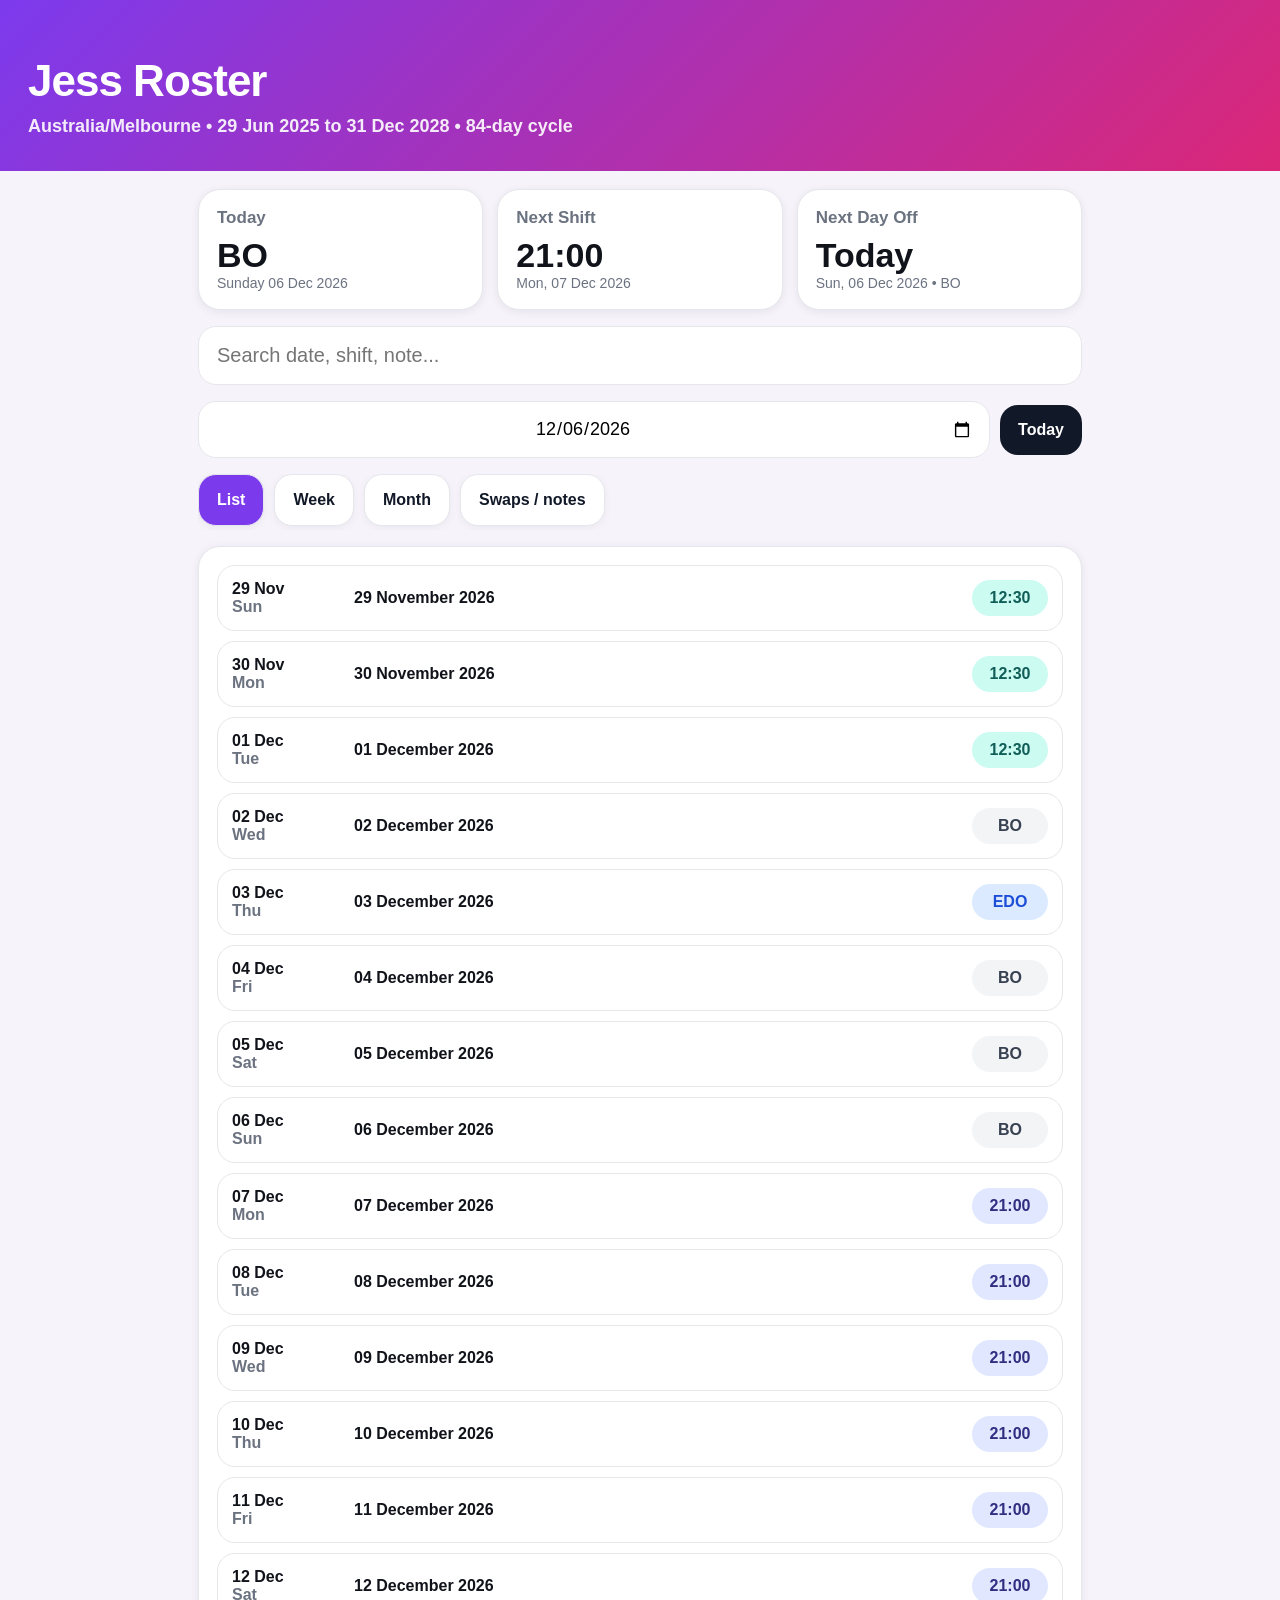
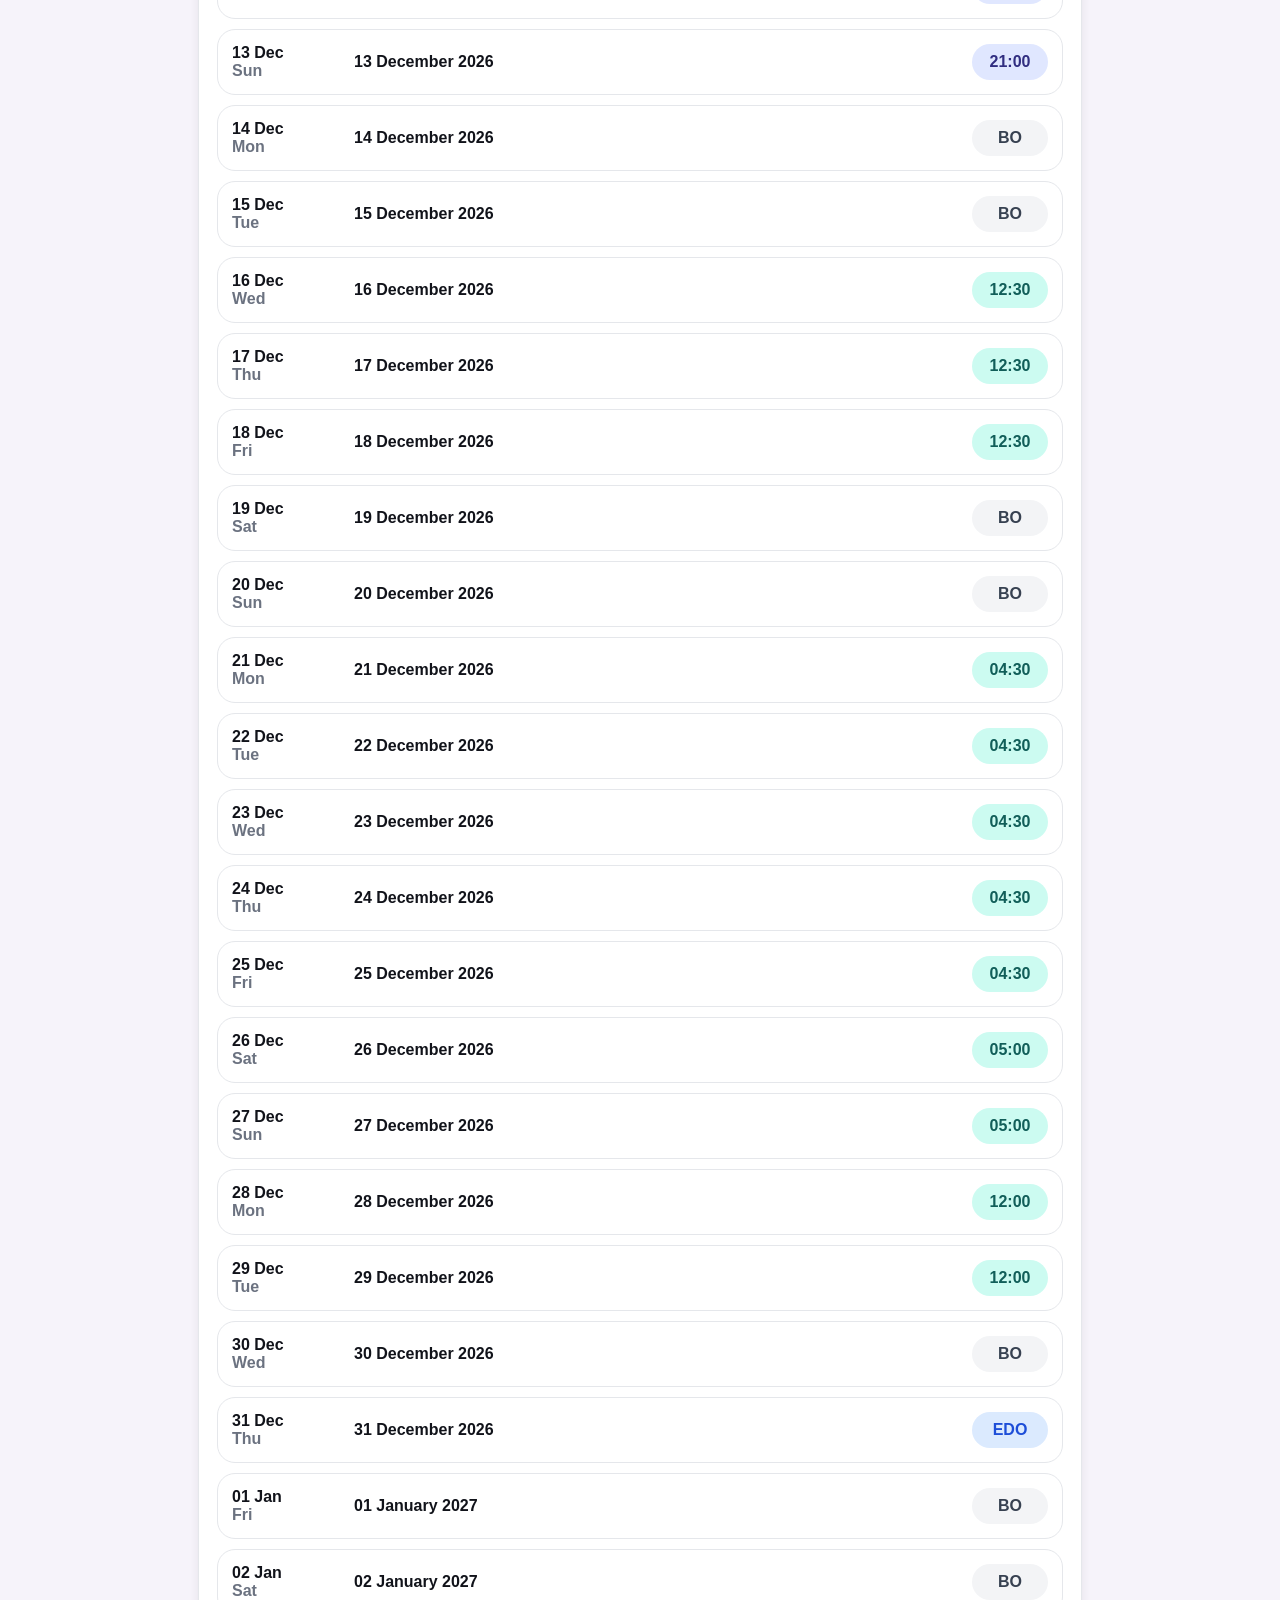
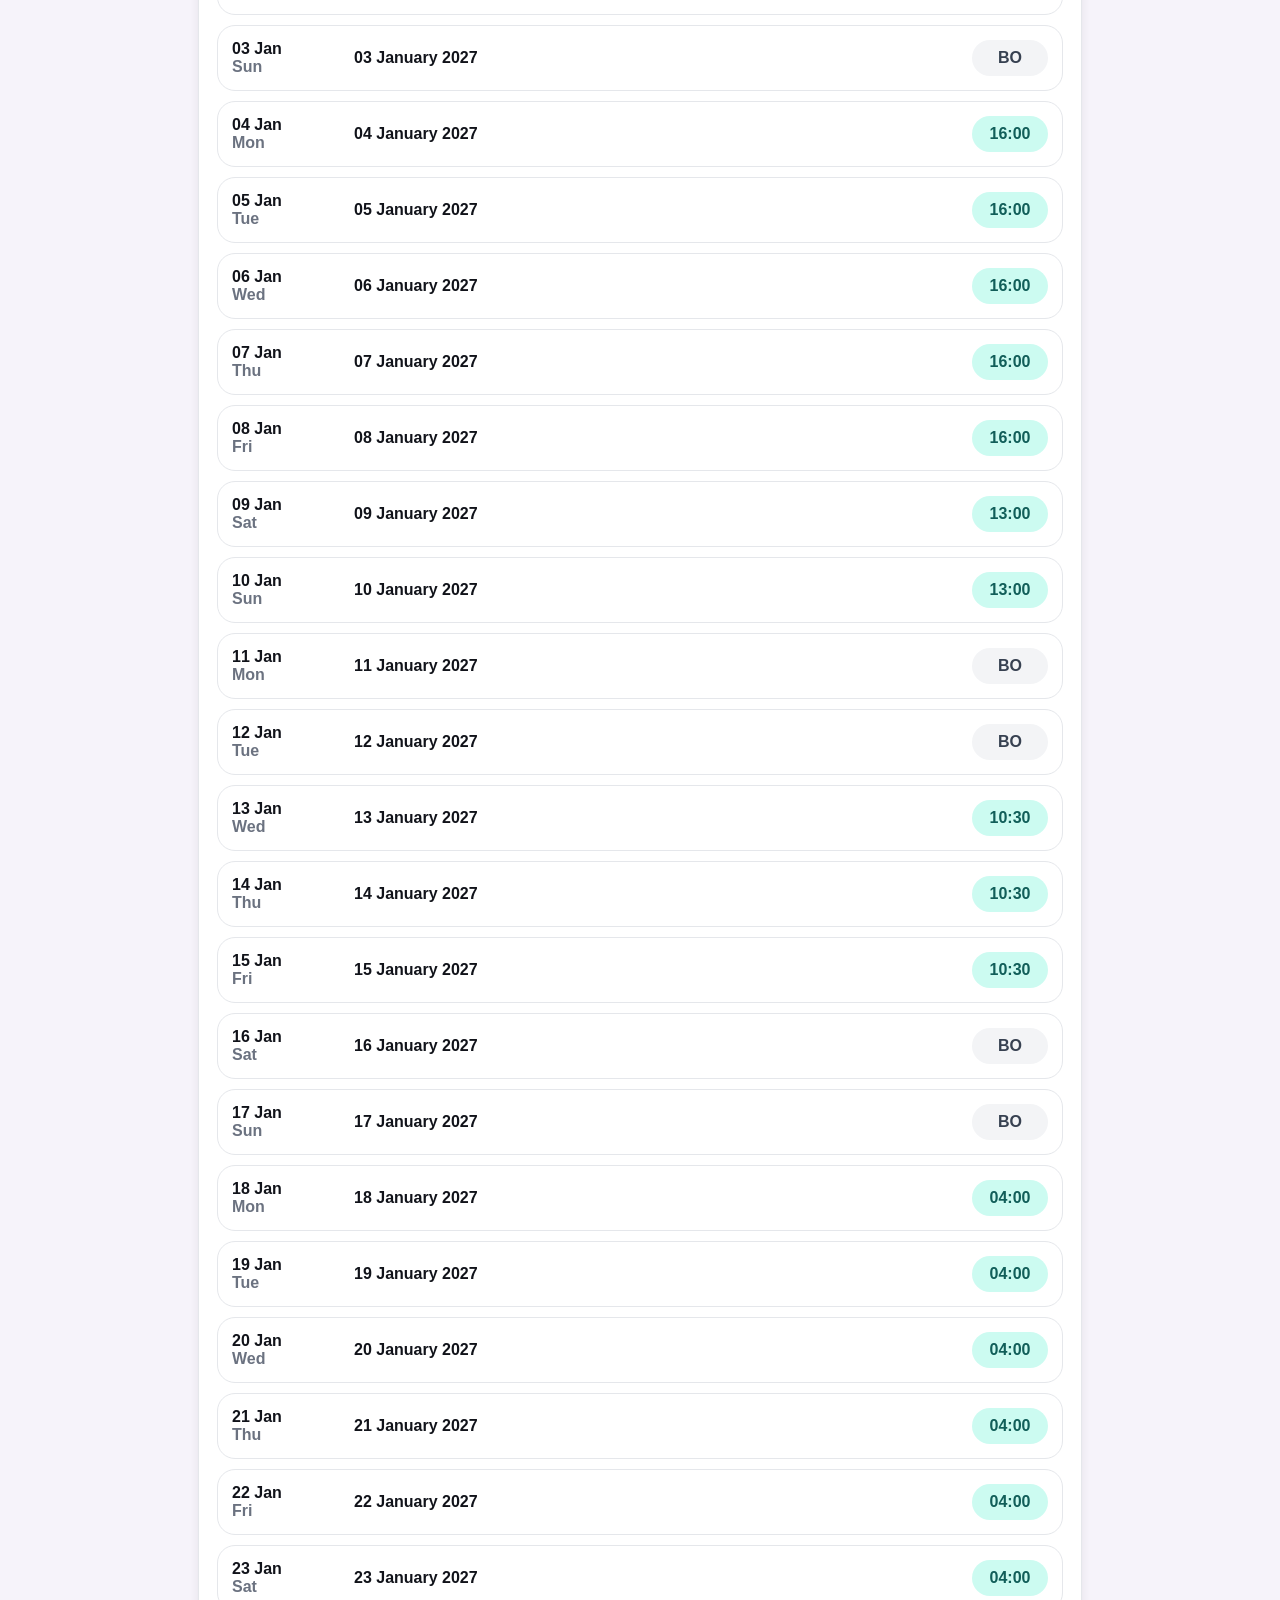
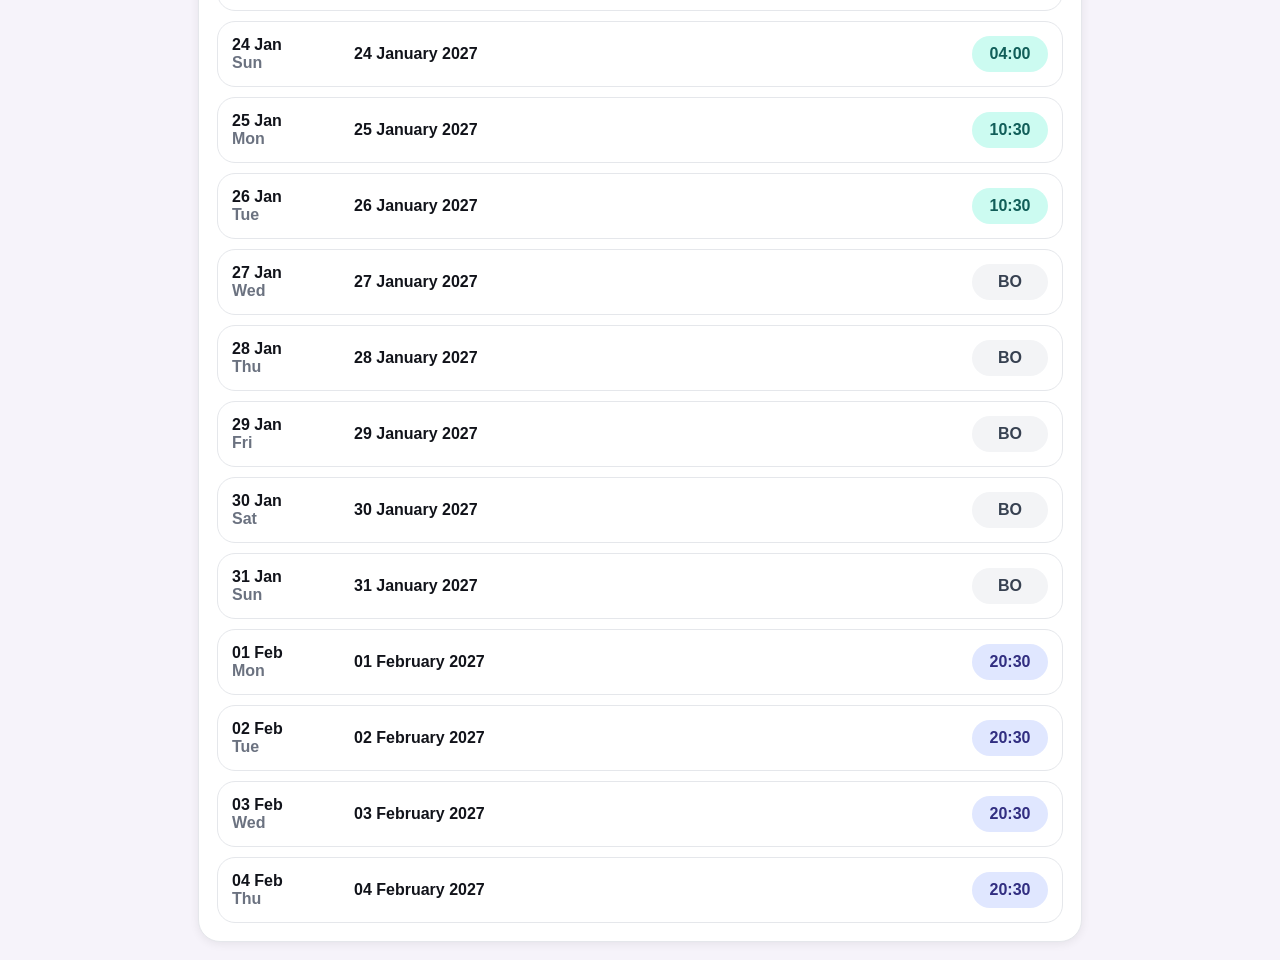
==== commit afb5e7df: "Add files via upload" ====
--- a/index.html
+++ b/index.html
@@ -1 +1,212 @@
-<!doctype html><html lang="en"><head><meta charset="utf-8"><meta name="viewport" content="width=device-width, initial-scale=1, viewport-fit=cover"><meta name="theme-color" content="#7c3aed"><link rel="manifest" href="manifest.json"><title>Jess Roster</title><link rel="stylesheet" href="style.css"></head><body><header><h1>Jess Roster</h1><p>Jessica Mazza only • 2025-06-29 to 2027-01-09</p></header><main><section class="cards"><div class="card"><span>Today</span><strong id="todayShift">—</strong></div><div class="card"><span>Next shift</span><strong id="nextShift">—</strong></div><div class="card"><span>Days off left</span><strong id="daysOff">0</strong></div><div class="card"><span>Roster entries</span><strong>560</strong></div></section><input id="search" placeholder="Search date, shift, note..."><div class="datebar"><button id="prevDay">‹</button><input id="pickDate" type="date"><button id="nextDay">›</button></div><button id="jumpToday">Jump to today</button><nav><button class="tab active" data-tab="list">List</button><button class="tab" data-tab="week">This week</button><button class="tab" data-tab="month">Month</button><button class="tab" data-tab="notes">Swaps / notes</button></nav><section id="output" class="panel"></section></main><script>window.ROSTER_DATA=[{"date":"2025-06-29","shift":"20:30"},{"date":"2025-06-30","shift":"BO"},{"date":"2025-07-01","shift":"BO"},{"date":"2025-07-02","shift":"12:00"},{"date":"2025-07-03","shift":"12:00"},{"date":"2025-07-04","shift":"12:00"},{"date":"2025-07-05","shift":"BO"},{"date":"2025-07-06","shift":"BO"},{"date":"2025-07-07","shift":"05:30"},{"date":"2025-07-08","shift":"05:30"},{"date":"2025-07-09","shift":"05:30"},{"date":"2025-07-10","shift":"05:30"},{"date":"2025-07-11","shift":"05:30"},{"date":"2025-07-12","shift":"12:30"},{"date":"2025-07-13","shift":"12:30"},{"date":"2025-07-14","shift":"12:30"},{"date":"2025-07-15","shift":"12:30"},{"date":"2025-07-16","shift":"BO"},{"date":"2025-07-17","shift":"EDO"},{"date":"2025-07-18","shift":"BO"},{"date":"2025-07-19","shift":"BO"},{"date":"2025-07-20","shift":"BO"},{"date":"2025-07-21","shift":"21:00"},{"date":"2025-07-22","shift":"21:00"},{"date":"2025-07-23","shift":"21:00"},{"date":"2025-07-24","shift":"21:00"},{"date":"2025-07-25","shift":"21:00"},{"date":"2025-07-26","shift":"21:00"},{"date":"2025-07-27","shift":"21:00"},{"date":"2025-07-28","shift":"BO"},{"date":"2025-07-29","shift":"BO"},{"date":"2025-07-30","shift":"12:30"},{"date":"2025-07-31","shift":"12:30"},{"date":"2025-08-01","shift":"12:30"},{"date":"2025-08-02","shift":"BO"},{"date":"2025-08-03","shift":"BO"},{"date":"2025-08-04","shift":"04:30"},{"date":"2025-08-05","shift":"04:30"},{"date":"2025-08-06","shift":"04:30"},{"date":"2025-08-07","shift":"04:30"},{"date":"2025-08-08","shift":"04:30"},{"date":"2025-08-09","shift":"05:00"},{"date":"2025-08-10","shift":"05:00"},{"date":"2025-08-11","shift":"12:00"},{"date":"2025-08-12","shift":"12:00"},{"date":"2025-08-13","shift":"BO"},{"date":"2025-08-14","shift":"EDO"},{"date":"2025-08-15","shift":"BO"},{"date":"2025-08-16","shift":"BO"},{"date":"2025-08-17","shift":"BO"},{"date":"2025-08-18","shift":"16:00"},{"date":"2025-08-19","shift":"16:00"},{"date":"2025-08-20","shift":"16:00"},{"date":"2025-08-21","shift":"16:00"},{"date":"2025-08-22","shift":"16:00"},{"date":"2025-08-23","shift":"13:00"},{"date":"2025-08-24","shift":"13:00"},{"date":"2025-08-25","shift":"BO"},{"date":"2025-08-26","shift":"BO"},{"date":"2025-08-27","shift":"10:30"},{"date":"2025-08-28","shift":"10:30"},{"date":"2025-08-29","shift":"10:30"},{"date":"2025-08-30","shift":"BO"},{"date":"2025-08-31","shift":"BO"},{"date":"2025-09-01","shift":"04:00"},{"date":"2025-09-02","shift":"04:00"},{"date":"2025-09-03","shift":"04:00"},{"date":"2025-09-04","shift":"04:00"},{"date":"2025-09-05","shift":"04:00"},{"date":"2025-09-06","shift":"04:00"},{"date":"2025-09-07","shift":"04:00"},{"date":"2025-09-08","shift":"10:30"},{"date":"2025-09-09","shift":"10:30"},{"date":"2025-09-10","shift":"BO"},{"date":"2025-09-11","shift":"BO"},{"date":"2025-09-12","shift":"BO"},{"date":"2025-09-13","shift":"BO"},{"date":"2025-09-14","shift":"BO"},{"date":"2025-09-15","shift":"20:30"},{"date":"2025-09-16","shift":"20:30"},{"date":"2025-09-17","shift":"20:30"},{"date":"2025-09-18","shift":"20:30"},{"date":"2025-09-19","shift":"20:30"},{"date":"2025-09-20","shift":"20:30"},{"date":"2025-09-21","shift":"20:30"},{"date":"2025-09-22","shift":"BO"},{"date":"2025-09-23","shift":"BO"},{"date":"2025-09-24","shift":"12:00"},{"date":"2025-09-25","shift":"12:00"},{"date":"2025-09-26","shift":"12:00"},{"date":"2025-09-27","shift":"BO"},{"date":"2025-09-28","shift":"BO"},{"date":"2025-09-29","shift":"05:30"},{"date":"2025-09-30","shift":"05:30"},{"date":"2025-10-01","shift":"05:30"},{"date":"2025-10-02","shift":"05:30"},{"date":"2025-10-03","shift":"05:30"},{"date":"2025-10-04","shift":"12:30"},{"date":"2025-10-05","shift":"12:30"},{"date":"2025-10-06","shift":"12:30"},{"date":"2025-10-07","shift":"12:30"},{"date":"2025-10-08","shift":"BO"},{"date":"2025-10-09","shift":"EDO"},{"date":"2025-10-10","shift":"BO"},{"date":"2025-10-11","shift":"BO"},{"date":"2025-10-12","shift":"BO"},{"date":"2025-10-13","shift":"21:00"},{"date":"2025-10-14","shift":"21:00"},{"date":"2025-10-15","shift":"21:00"},{"date":"2025-10-16","shift":"21:00"},{"date":"2025-10-17","shift":"21:00"},{"date":"2025-10-18","shift":"21:00"},{"date":"2025-10-19","shift":"21:00"},{"date":"2025-10-20","shift":"BO"},{"date":"2025-10-21","shift":"BO"},{"date":"2025-10-22","shift":"12:30"},{"date":"2025-10-23","shift":"12:30"},{"date":"2025-10-24","shift":"12:30"},{"date":"2025-10-25","shift":"BO"},{"date":"2025-10-26","shift":"BO"},{"date":"2025-10-27","shift":"04:30"},{"date":"2025-10-28","shift":"04:30"},{"date":"2025-10-29","shift":"04:30"},{"date":"2025-10-30","shift":"04:30"},{"date":"2025-10-31","shift":"04:30"},{"date":"2025-11-01","shift":"05:00"},{"date":"2025-11-02","shift":"05:00"},{"date":"2025-11-03","shift":"12:00"},{"date":"2025-11-04","shift":"12:00"},{"date":"2025-11-05","shift":"BO"},{"date":"2025-11-06","shift":"EDO"},{"date":"2025-11-07","shift":"BO"},{"date":"2025-11-08","shift":"BO"},{"date":"2025-11-09","shift":"BO"},{"date":"2025-11-10","shift":"16:00"},{"date":"2025-11-11","shift":"16:00"},{"date":"2025-11-12","shift":"16:00"},{"date":"2025-11-13","shift":"16:00"},{"date":"2025-11-14","shift":"16:00"},{"date":"2025-11-15","shift":"13:00"},{"date":"2025-11-16","shift":"13:00"},{"date":"2025-11-17","shift":"BO"},{"date":"2025-11-18","shift":"BO"},{"date":"2025-11-19","shift":"10:30"},{"date":"2025-11-20","shift":"10:30"},{"date":"2025-11-21","shift":"10:30"},{"date":"2025-11-22","shift":"BO"},{"date":"2025-11-23","shift":"BO"},{"date":"2025-11-24","shift":"04:00"},{"date":"2025-11-25","shift":"04:00"},{"date":"2025-11-26","shift":"04:00"},{"date":"2025-11-27","shift":"04:00"},{"date":"2025-11-28","shift":"04:00"},{"date":"2025-11-29","shift":"04:00"},{"date":"2025-11-30","shift":"04:00"},{"date":"2025-12-01","shift":"10:30"},{"date":"2025-12-02","shift":"10:30"},{"date":"2025-12-03","shift":"BO"},{"date":"2025-12-04","shift":"BO"},{"date":"2025-12-05","shift":"BO"},{"date":"2025-12-06","shift":"BO"},{"date":"2025-12-07","shift":"BO"},{"date":"2025-12-08","shift":"20:30"},{"date":"2025-12-09","shift":"20:30"},{"date":"2025-12-10","shift":"20:30"},{"date":"2025-12-11","shift":"20:30"},{"date":"2025-12-12","shift":"20:30"},{"date":"2025-12-13","shift":"20:30"},{"date":"2025-12-14","shift":"20:30"},{"date":"2025-12-15","shift":"BO"},{"date":"2025-12-16","shift":"BO"},{"date":"2025-12-17","shift":"12:00"},{"date":"2025-12-18","shift":"12:00"},{"date":"2025-12-19","shift":"12:00"},{"date":"2025-12-20","shift":"BO"},{"date":"2025-12-21","shift":"BO"},{"date":"2025-12-22","shift":"05:30"},{"date":"2025-12-23","shift":"05:30"},{"date":"2025-12-24","shift":"05:30"},{"date":"2025-12-25","shift":"05:30"},{"date":"2025-12-26","shift":"05:30"},{"date":"2025-12-27","shift":"12:30"},{"date":"2025-12-28","shift":"12:30"},{"date":"2025-12-29","shift":"12:30"},{"date":"2025-12-30","shift":"12:30"},{"date":"2025-12-31","shift":"BO"},{"date":"2026-01-01","shift":"EDO"},{"date":"2026-01-02","shift":"BO"},{"date":"2026-01-03","shift":"BO"},{"date":"2026-01-04","shift":"BO"},{"date":"2026-01-05","shift":"21:00"},{"date":"2026-01-06","shift":"21:00"},{"date":"2026-01-07","shift":"21:00"},{"date":"2026-01-08","shift":"21:00"},{"date":"2026-01-09","shift":"21:00"},{"date":"2026-01-10","shift":"21:00"},{"date":"2026-01-11","shift":"21:00"},{"date":"2026-01-12","shift":"BO"},{"date":"2026-01-13","shift":"BO"},{"date":"2026-01-14","shift":"12:30"},{"date":"2026-01-15","shift":"12:30"},{"date":"2026-01-16","shift":"12:30"},{"date":"2026-01-17","shift":"BO"},{"date":"2026-01-18","shift":"BO"},{"date":"2026-01-19","shift":"04:30"},{"date":"2026-01-20","shift":"04:30"},{"date":"2026-01-21","shift":"04:30"},{"date":"2026-01-22","shift":"04:30"},{"date":"2026-01-23","shift":"04:30"},{"date":"2026-01-24","shift":"05:00"},{"date":"2026-01-25","shift":"05:00"},{"date":"2026-01-26","shift":"12:00"},{"date":"2026-01-27","shift":"12:00"},{"date":"2026-01-28","shift":"BO"},{"date":"2026-01-29","shift":"EDO"},{"date":"2026-01-30","shift":"BO"},{"date":"2026-01-31","shift":"BO"},{"date":"2026-02-01","shift":"BO"},{"date":"2026-02-02","shift":"16:00"},{"date":"2026-02-03","shift":"16:00"},{"date":"2026-02-04","shift":"16:00"},{"date":"2026-02-05","shift":"16:00"},{"date":"2026-02-06","shift":"16:00"},{"date":"2026-02-07","shift":"13:00"},{"date":"2026-02-08","shift":"13:00"},{"date":"2026-02-09","shift":"BO"},{"date":"2026-02-10","shift":"BO"},{"date":"2026-02-11","shift":"10:30"},{"date":"2026-02-12","shift":"10:30"},{"date":"2026-02-13","shift":"10:30"},{"date":"2026-02-14","shift":"BO"},{"date":"2026-02-15","shift":"BO"},{"date":"2026-02-16","shift":"04:00"},{"date":"2026-02-17","shift":"04:00"},{"date":"2026-02-18","shift":"04:00"},{"date":"2026-02-19","shift":"04:00"},{"date":"2026-02-20","shift":"04:00"},{"date":"2026-02-21","shift":"04:00"},{"date":"2026-02-22","shift":"04:00"},{"date":"2026-02-23","shift":"10:30"},{"date":"2026-02-24","shift":"10:30"},{"date":"2026-02-25","shift":"BO"},{"date":"2026-02-26","shift":"BO"},{"date":"2026-02-27","shift":"BO"},{"date":"2026-02-28","shift":"BO"},{"date":"2026-03-01","shift":"BO"},{"date":"2026-03-02","shift":"20:30"},{"date":"2026-03-03","shift":"20:30"},{"date":"2026-03-04","shift":"20:30"},{"date":"2026-03-05","shift":"20:30"},{"date":"2026-03-06","shift":"20:30"},{"date":"2026-03-07","shift":"20:30"},{"date":"2026-03-08","shift":"20:30"},{"date":"2026-03-09","shift":"BO"},{"date":"2026-03-10","shift":"BO"},{"date":"2026-03-11","shift":"12:00"},{"date":"2026-03-12","shift":"12:00"},{"date":"2026-03-13","shift":"12:00"},{"date":"2026-03-14","shift":"BO"},{"date":"2026-03-15","shift":"BO"},{"date":"2026-03-16","shift":"05:30"},{"date":"2026-03-17","shift":"05:30"},{"date":"2026-03-18","shift":"05:30"},{"date":"2026-03-19","shift":"05:30"},{"date":"2026-03-20","shift":"05:30"},{"date":"2026-03-21","shift":"12:30"},{"date":"2026-03-22","shift":"12:30"},{"date":"2026-03-23","shift":"12:30"},{"date":"2026-03-24","shift":"12:30"},{"date":"2026-03-25","shift":"BO"},{"date":"2026-03-26","shift":"EDO"},{"date":"2026-03-27","shift":"BO"},{"date":"2026-03-28","shift":"BO"},{"date":"2026-03-29","shift":"BO"},{"date":"2026-03-30","shift":"21:00"},{"date":"2026-03-31","shift":"21:00"},{"date":"2026-04-01","shift":"21:00"},{"date":"2026-04-02","shift":"21:00"},{"date":"2026-04-03","shift":"21:00"},{"date":"2026-04-04","shift":"21:00"},{"date":"2026-04-05","shift":"21:00"},{"date":"2026-04-06","shift":"BO"},{"date":"2026-04-07","shift":"BO"},{"date":"2026-04-08","shift":"12:30"},{"date":"2026-04-09","shift":"12:30"},{"date":"2026-04-10","shift":"12:30"},{"date":"2026-04-11","shift":"BO"},{"date":"2026-04-12","shift":"BO"},{"date":"2026-04-13","shift":"04:30"},{"date":"2026-04-14","shift":"04:30"},{"date":"2026-04-15","shift":"04:30"},{"date":"2026-04-16","shift":"04:30"},{"date":"2026-04-17","shift":"04:30"},{"date":"2026-04-18","shift":"05:00"},{"date":"2026-04-19","shift":"05:00"},{"date":"2026-04-20","shift":"12:00"},{"date":"2026-04-21","shift":"12:00"},{"date":"2026-04-22","shift":"BO"},{"date":"2026-04-23","shift":"EDO"},{"date":"2026-04-24","shift":"BO"},{"date":"2026-04-25","shift":"BO"},{"date":"2026-04-26","shift":"BO"},{"date":"2026-04-27","shift":"16:00"},{"date":"2026-04-28","shift":"16:00"},{"date":"2026-04-29","shift":"16:00"},{"date":"2026-04-30","shift":"16:00"},{"date":"2026-05-01","shift":"16:00"},{"date":"2026-05-02","shift":"13:00"},{"date":"2026-05-03","shift":"13:00"},{"date":"2026-05-04","shift":"BO"},{"date":"2026-05-05","shift":"BO"},{"date":"2026-05-06","shift":"10:30"},{"date":"2026-05-07","shift":"10:30"},{"date":"2026-05-08","shift":"10:30"},{"date":"2026-05-09","shift":"BO"},{"date":"2026-05-10","shift":"BO"},{"date":"2026-05-11","shift":"04:00"},{"date":"2026-05-12","shift":"04:00"},{"date":"2026-05-13","shift":"04:00"},{"date":"2026-05-14","shift":"04:00"},{"date":"2026-05-15","shift":"04:00"},{"date":"2026-05-16","shift":"04:00"},{"date":"2026-05-17","shift":"04:00"},{"date":"2026-05-18","shift":"10:30"},{"date":"2026-05-19","shift":"10:30"},{"date":"2026-05-20","shift":"BO"},{"date":"2026-05-21","shift":"BO"},{"date":"2026-05-22","shift":"BO"},{"date":"2026-05-23","shift":"BO"},{"date":"2026-05-24","shift":"BO"},{"date":"2026-05-25","shift":"20:30"},{"date":"2026-05-26","shift":"20:30"},{"date":"2026-05-27","shift":"20:30"},{"date":"2026-05-28","shift":"20:30"},{"date":"2026-05-29","shift":"20:30"},{"date":"2026-05-30","shift":"20:30"},{"date":"2026-05-31","shift":"20:30"},{"date":"2026-06-01","shift":"BO"},{"date":"2026-06-02","shift":"BO"},{"date":"2026-06-03","shift":"12:00"},{"date":"2026-06-04","shift":"12:00"},{"date":"2026-06-05","shift":"12:00"},{"date":"2026-06-06","shift":"BO"},{"date":"2026-06-07","shift":"BO"},{"date":"2026-06-08","shift":"05:30"},{"date":"2026-06-09","shift":"05:30"},{"date":"2026-06-10","shift":"05:30"},{"date":"2026-06-11","shift":"05:30"},{"date":"2026-06-12","shift":"05:30"},{"date":"2026-06-13","shift":"12:30"},{"date":"2026-06-14","shift":"12:30"},{"date":"2026-06-15","shift":"12:30"},{"date":"2026-06-16","shift":"12:30"},{"date":"2026-06-17","shift":"BO"},{"date":"2026-06-18","shift":"EDO"},{"date":"2026-06-19","shift":"BO"},{"date":"2026-06-20","shift":"BO"},{"date":"2026-06-21","shift":"BO"},{"date":"2026-06-22","shift":"21:00"},{"date":"2026-06-23","shift":"21:00"},{"date":"2026-06-24","shift":"21:00"},{"date":"2026-06-25","shift":"21:00"},{"date":"2026-06-26","shift":"21:00"},{"date":"2026-06-27","shift":"21:00"},{"date":"2026-06-28","shift":"21:00"},{"date":"2026-06-29","shift":"BO"},{"date":"2026-06-30","shift":"BO"},{"date":"2026-07-01","shift":"12:30"},{"date":"2026-07-02","shift":"12:30"},{"date":"2026-07-03","shift":"12:30"},{"date":"2026-07-04","shift":"BO"},{"date":"2026-07-05","shift":"BO"},{"date":"2026-07-06","shift":"04:30"},{"date":"2026-07-07","shift":"04:30"},{"date":"2026-07-08","shift":"04:30"},{"date":"2026-07-09","shift":"04:30"},{"date":"2026-07-10","shift":"04:30"},{"date":"2026-07-11","shift":"05:00"},{"date":"2026-07-12","shift":"05:00"},{"date":"2026-07-13","shift":"12:00"},{"date":"2026-07-14","shift":"12:00"},{"date":"2026-07-15","shift":"BO"},{"date":"2026-07-16","shift":"EDO"},{"date":"2026-07-17","shift":"BO"},{"date":"2026-07-18","shift":"BO"},{"date":"2026-07-19","shift":"BO"},{"date":"2026-07-20","shift":"16:00"},{"date":"2026-07-21","shift":"16:00"},{"date":"2026-07-22","shift":"16:00"},{"date":"2026-07-23","shift":"16:00"},{"date":"2026-07-24","shift":"16:00"},{"date":"2026-07-25","shift":"13:00"},{"date":"2026-07-26","shift":"13:00"},{"date":"2026-07-27","shift":"BO"},{"date":"2026-07-28","shift":"BO"},{"date":"2026-07-29","shift":"10:30"},{"date":"2026-07-30","shift":"10:30"},{"date":"2026-07-31","shift":"10:30"},{"date":"2026-08-01","shift":"BO"},{"date":"2026-08-02","shift":"BO"},{"date":"2026-08-03","shift":"04:00"},{"date":"2026-08-04","shift":"04:00"},{"date":"2026-08-05","shift":"04:00"},{"date":"2026-08-06","shift":"04:00"},{"date":"2026-08-07","shift":"04:00"},{"date":"2026-08-08","shift":"04:00"},{"date":"2026-08-09","shift":"04:00"},{"date":"2026-08-10","shift":"10:30"},{"date":"2026-08-11","shift":"10:30"},{"date":"2026-08-12","shift":"BO"},{"date":"2026-08-13","shift":"BO"},{"date":"2026-08-14","shift":"BO"},{"date":"2026-08-15","shift":"BO"},{"date":"2026-08-16","shift":"BO"},{"date":"2026-08-17","shift":"20:30"},{"date":"2026-08-18","shift":"20:30"},{"date":"2026-08-19","shift":"20:30"},{"date":"2026-08-20","shift":"20:30"},{"date":"2026-08-21","shift":"20:30"},{"date":"2026-08-22","shift":"20:30"},{"date":"2026-08-23","shift":"20:30"},{"date":"2026-08-24","shift":"BO"},{"date":"2026-08-25","shift":"BO"},{"date":"2026-08-26","shift":"12:00"},{"date":"2026-08-27","shift":"12:00"},{"date":"2026-08-28","shift":"12:00"},{"date":"2026-08-29","shift":"BO"},{"date":"2026-08-30","shift":"BO"},{"date":"2026-08-31","shift":"05:30"},{"date":"2026-09-01","shift":"05:30"},{"date":"2026-09-02","shift":"05:30"},{"date":"2026-09-03","shift":"05:30"},{"date":"2026-09-04","shift":"05:30"},{"date":"2026-09-05","shift":"12:30"},{"date":"2026-09-06","shift":"12:30"},{"date":"2026-09-07","shift":"12:30"},{"date":"2026-09-08","shift":"12:30"},{"date":"2026-09-09","shift":"BO"},{"date":"2026-09-10","shift":"EDO"},{"date":"2026-09-11","shift":"BO"},{"date":"2026-09-12","shift":"BO"},{"date":"2026-09-13","shift":"BO"},{"date":"2026-09-14","shift":"21:00"},{"date":"2026-09-15","shift":"21:00"},{"date":"2026-09-16","shift":"21:00"},{"date":"2026-09-17","shift":"21:00"},{"date":"2026-09-18","shift":"21:00"},{"date":"2026-09-19","shift":"21:00"},{"date":"2026-09-20","shift":"21:00"},{"date":"2026-09-21","shift":"BO"},{"date":"2026-09-22","shift":"BO"},{"date":"2026-09-23","shift":"12:30"},{"date":"2026-09-24","shift":"12:30"},{"date":"2026-09-25","shift":"12:30"},{"date":"2026-09-26","shift":"BO"},{"date":"2026-09-27","shift":"BO"},{"date":"2026-09-28","shift":"04:30"},{"date":"2026-09-29","shift":"04:30"},{"date":"2026-09-30","shift":"04:30"},{"date":"2026-10-01","shift":"04:30"},{"date":"2026-10-02","shift":"04:30"},{"date":"2026-10-03","shift":"05:00"},{"date":"2026-10-04","shift":"05:00"},{"date":"2026-10-05","shift":"12:00"},{"date":"2026-10-06","shift":"12:00"},{"date":"2026-10-07","shift":"BO"},{"date":"2026-10-08","shift":"EDO"},{"date":"2026-10-09","shift":"BO"},{"date":"2026-10-10","shift":"BO"},{"date":"2026-10-11","shift":"BO"},{"date":"2026-10-12","shift":"16:00"},{"date":"2026-10-13","shift":"16:00"},{"date":"2026-10-14","shift":"16:00"},{"date":"2026-10-15","shift":"16:00"},{"date":"2026-10-16","shift":"16:00"},{"date":"2026-10-17","shift":"13:00"},{"date":"2026-10-18","shift":"13:00"},{"date":"2026-10-19","shift":"BO"},{"date":"2026-10-20","shift":"BO"},{"date":"2026-10-21","shift":"10:30"},{"date":"2026-10-22","shift":"10:30"},{"date":"2026-10-23","shift":"10:30"},{"date":"2026-10-24","shift":"BO"},{"date":"2026-10-25","shift":"BO"},{"date":"2026-10-26","shift":"04:00"},{"date":"2026-10-27","shift":"04:00"},{"date":"2026-10-28","shift":"04:00"},{"date":"2026-10-29","shift":"04:00"},{"date":"2026-10-30","shift":"04:00"},{"date":"2026-10-31","shift":"04:00"},{"date":"2026-11-01","shift":"04:00"},{"date":"2026-11-02","shift":"10:30"},{"date":"2026-11-03","shift":"10:30"},{"date":"2026-11-04","shift":"BO"},{"date":"2026-11-05","shift":"BO"},{"date":"2026-11-06","shift":"BO"},{"date":"2026-11-07","shift":"BO"},{"date":"2026-11-08","shift":"BO"},{"date":"2026-11-09","shift":"20:30"},{"date":"2026-11-10","shift":"20:30"},{"date":"2026-11-11","shift":"20:30"},{"date":"2026-11-12","shift":"20:30"},{"date":"2026-11-13","shift":"20:30"},{"date":"2026-11-14","shift":"20:30"},{"date":"2026-11-15","shift":"20:30"},{"date":"2026-11-16","shift":"BO"},{"date":"2026-11-17","shift":"BO"},{"date":"2026-11-18","shift":"12:00"},{"date":"2026-11-19","shift":"12:00"},{"date":"2026-11-20","shift":"12:00"},{"date":"2026-11-21","shift":"BO"},{"date":"2026-11-22","shift":"BO"},{"date":"2026-11-23","shift":"05:30"},{"date":"2026-11-24","shift":"05:30"},{"date":"2026-11-25","shift":"05:30"},{"date":"2026-11-26","shift":"05:30"},{"date":"2026-11-27","shift":"05:30"},{"date":"2026-11-28","shift":"12:30"},{"date":"2026-11-29","shift":"12:30"},{"date":"2026-11-30","shift":"12:30"},{"date":"2026-12-01","shift":"12:30"},{"date":"2026-12-02","shift":"BO"},{"date":"2026-12-03","shift":"EDO"},{"date":"2026-12-04","shift":"BO"},{"date":"2026-12-05","shift":"BO"},{"date":"2026-12-06","shift":"BO"},{"date":"2026-12-07","shift":"21:00"},{"date":"2026-12-08","shift":"21:00"},{"date":"2026-12-09","shift":"21:00"},{"date":"2026-12-10","shift":"21:00"},{"date":"2026-12-11","shift":"21:00"},{"date":"2026-12-12","shift":"21:00"},{"date":"2026-12-13","shift":"21:00"},{"date":"2026-12-14","shift":"BO"},{"date":"2026-12-15","shift":"BO"},{"date":"2026-12-16","shift":"12:30"},{"date":"2026-12-17","shift":"12:30"},{"date":"2026-12-18","shift":"12:30"},{"date":"2026-12-19","shift":"BO"},{"date":"2026-12-20","shift":"BO"},{"date":"2026-12-21","shift":"04:30"},{"date":"2026-12-22","shift":"04:30"},{"date":"2026-12-23","shift":"04:30"},{"date":"2026-12-24","shift":"04:30"},{"date":"2026-12-25","shift":"04:30"},{"date":"2026-12-26","shift":"05:00"},{"date":"2026-12-27","shift":"05:00"},{"date":"2026-12-28","shift":"12:00"},{"date":"2026-12-29","shift":"12:00"},{"date":"2026-12-30","shift":"BO"},{"date":"2026-12-31","shift":"EDO"},{"date":"2027-01-01","shift":"BO"},{"date":"2027-01-02","shift":"BO"},{"date":"2027-01-03","shift":"BO"},{"date":"2027-01-04","shift":"16:00"},{"date":"2027-01-05","shift":"16:00"},{"date":"2027-01-06","shift":"16:00"},{"date":"2027-01-07","shift":"16:00"},{"date":"2027-01-08","shift":"16:00"},{"date":"2027-01-09","shift":"13:00"}];</script><script src="app.js"></script></body></html>+<!doctype html>
+<html lang="en-AU">
+<head>
+<meta charset="utf-8">
+<meta name="viewport" content="width=device-width,initial-scale=1,viewport-fit=cover">
+<meta name="theme-color" content="#7c3aed">
+<meta name="apple-mobile-web-app-capable" content="yes">
+<meta name="apple-mobile-web-app-status-bar-style" content="black-translucent">
+<meta name="apple-mobile-web-app-title" content="Jess Roster">
+<link rel="manifest" href="manifest.json">
+<link rel="apple-touch-icon" href="icon-192.png">
+<title>Jess Roster</title>
+<style>
+:root {
+  --bg:#f6f3fa; --card:#fff; --ink:#11131a; --muted:#6b7280; --line:#e5e7eb;
+  --purple:#7c3aed; --pink:#db2777; --off:#f3f4f6;
+}
+* { box-sizing:border-box; }
+body { margin:0; background:var(--bg); color:var(--ink); font-family:-apple-system,BlinkMacSystemFont,"Segoe UI",Roboto,Arial,sans-serif; }
+header { padding:56px 28px 34px; color:white; background:linear-gradient(135deg,var(--purple),var(--pink)); }
+h1 { margin:0; font-size:44px; letter-spacing:-1px; }
+header p { margin:10px 0 0; font-size:18px; opacity:.9; font-weight:700; }
+main { padding:18px; max-width:920px; margin:auto; }
+.grid { display:grid; grid-template-columns:repeat(3,1fr); gap:14px; }
+.card { background:var(--card); border:1px solid var(--line); border-radius:22px; padding:18px; box-shadow:0 2px 10px #00000012; }
+.label { color:var(--muted); font-weight:800; font-size:17px; }
+.big { font-size:34px; font-weight:900; margin-top:8px; }
+input, button, select, textarea { font:inherit; }
+.search { width:100%; padding:17px 18px; border:1px solid var(--line); border-radius:18px; font-size:20px; margin:16px 0; }
+.datebar { display:flex; gap:10px; align-items:center; }
+.datebar input { flex:1; padding:16px; border-radius:18px; border:1px solid var(--line); text-align:center; font-size:18px; }
+button { border:0; border-radius:18px; padding:16px 18px; font-weight:900; background:#111827; color:white; cursor:pointer; }
+.tabs { display:flex; gap:10px; overflow:auto; margin:16px 0; padding-bottom:4px; }
+.tabs button { white-space:nowrap; background:white; color:#111827; border:1px solid var(--line); box-shadow:0 2px 8px #0000000d; }
+.tabs button.active { background:var(--purple); color:white; }
+.rows { display:grid; gap:10px; }
+.row { display:grid; grid-template-columns:110px 1fr 88px; gap:12px; align-items:center; padding:14px; border:1px solid var(--line); border-radius:18px; background:white; }
+.row .d { font-weight:900; }
+.row .w { color:var(--muted); font-weight:700; }
+.pill { justify-self:end; min-width:76px; text-align:center; border-radius:999px; padding:9px 12px; font-weight:900; background:#eef2ff; }
+.pill.off { background:#f3f4f6; color:#374151; }
+.pill.day { background:#ccfbf1; color:#115e59; }
+.pill.night { background:#e0e7ff; color:#312e81; }
+.pill.leave { background:#fef3c7; color:#92400e; }
+.pill.edo { background:#dbeafe; color:#1d4ed8; }
+.monthHead { display:flex; align-items:center; justify-content:space-between; margin-bottom:12px; }
+.monthHead h2 { margin:0; font-size:24px; }
+.monthGrid { display:grid; grid-template-columns:repeat(7,1fr); gap:7px; }
+.dow { text-align:center; font-size:13px; font-weight:900; color:var(--muted); }
+.daycell { min-height:78px; background:white; border:1px solid var(--line); border-radius:14px; padding:8px; }
+.daycell.other { opacity:.35; }
+.daycell.today { outline:3px solid var(--purple); }
+.num { font-weight:900; }
+.shift { margin-top:6px; display:inline-block; font-weight:900; font-size:13px; border-radius:999px; padding:5px 7px; background:#eef2ff; }
+textarea { width:100%; border:1px solid var(--line); border-radius:14px; padding:12px; min-height:90px; }
+.note { border:1px solid var(--line); background:white; border-radius:16px; padding:12px; margin-bottom:10px; }
+.small { color:var(--muted); font-size:14px; }
+@media (max-width:720px) {
+  h1 { font-size:40px; }
+  main { padding:14px; }
+  .grid { grid-template-columns:1fr; }
+  .big { font-size:32px; }
+  .row { grid-template-columns:90px 1fr 76px; }
+  .daycell { min-height:68px; padding:6px; }
+}
+</style>
+</head>
+<body>
+<header>
+  <h1>Jess Roster</h1>
+  <p>Australia/Melbourne • 29 Jun 2025 to 31 Dec 2028 • 84-day cycle</p>
+</header>
+<main>
+  <section class="grid">
+    <div class="card"><div class="label">Today</div><div id="todayShift" class="big">—</div><div id="todayDate" class="small"></div></div>
+    <div class="card"><div class="label">Next Shift</div><div id="nextShift" class="big">—</div><div id="nextDate" class="small"></div></div>
+    <div class="card"><div class="label">Next Day Off</div><div id="nextOff" class="big">—</div><div id="nextOffDate" class="small"></div></div>
+  </section>
+
+  <input id="search" class="search" placeholder="Search date, shift, note...">
+
+  <div class="datebar">
+    <input id="jumpDate" type="date">
+    <button onclick="jumpToToday()">Today</button>
+  </div>
+
+  <nav class="tabs">
+    <button class="active" onclick="setView('list', this)">List</button>
+    <button onclick="setView('week', this)">Week</button>
+    <button onclick="setView('month', this)">Month</button>
+    <button onclick="setView('notes', this)">Swaps / notes</button>
+  </nav>
+
+  <section id="content" class="card"></section>
+</main>
+
+<script>
+const TZ = "Australia/Melbourne";
+const ROSTER = [{"date": "2025-06-29", "shift": "20:30"}, {"date": "2025-06-30", "shift": "BO"}, {"date": "2025-07-01", "shift": "BO"}, {"date": "2025-07-02", "shift": "12:00"}, {"date": "2025-07-03", "shift": "12:00"}, {"date": "2025-07-04", "shift": "12:00"}, {"date": "2025-07-05", "shift": "BO"}, {"date": "2025-07-06", "shift": "BO"}, {"date": "2025-07-07", "shift": "05:30"}, {"date": "2025-07-08", "shift": "05:30"}, {"date": "2025-07-09", "shift": "05:30"}, {"date": "2025-07-10", "shift": "05:30"}, {"date": "2025-07-11", "shift": "05:30"}, {"date": "2025-07-12", "shift": "12:30"}, {"date": "2025-07-13", "shift": "12:30"}, {"date": "2025-07-14", "shift": "12:30"}, {"date": "2025-07-15", "shift": "12:30"}, {"date": "2025-07-16", "shift": "BO"}, {"date": "2025-07-17", "shift": "EDO"}, {"date": "2025-07-18", "shift": "BO"}, {"date": "2025-07-19", "shift": "BO"}, {"date": "2025-07-20", "shift": "BO"}, {"date": "2025-07-21", "shift": "21:00"}, {"date": "2025-07-22", "shift": "21:00"}, {"date": "2025-07-23", "shift": "21:00"}, {"date": "2025-07-24", "shift": "21:00"}, {"date": "2025-07-25", "shift": "21:00"}, {"date": "2025-07-26", "shift": "21:00"}, {"date": "2025-07-27", "shift": "21:00"}, {"date": "2025-07-28", "shift": "BO"}, {"date": "2025-07-29", "shift": "BO"}, {"date": "2025-07-30", "shift": "12:30"}, {"date": "2025-07-31", "shift": "12:30"}, {"date": "2025-08-01", "shift": "12:30"}, {"date": "2025-08-02", "shift": "BO"}, {"date": "2025-08-03", "shift": "BO"}, {"date": "2025-08-04", "shift": "04:30"}, {"date": "2025-08-05", "shift": "04:30"}, {"date": "2025-08-06", "shift": "04:30"}, {"date": "2025-08-07", "shift": "04:30"}, {"date": "2025-08-08", "shift": "04:30"}, {"date": "2025-08-09", "shift": "05:00"}, {"date": "2025-08-10", "shift": "05:00"}, {"date": "2025-08-11", "shift": "12:00"}, {"date": "2025-08-12", "shift": "12:00"}, {"date": "2025-08-13", "shift": "BO"}, {"date": "2025-08-14", "shift": "EDO"}, {"date": "2025-08-15", "shift": "BO"}, {"date": "2025-08-16", "shift": "BO"}, {"date": "2025-08-17", "shift": "BO"}, {"date": "2025-08-18", "shift": "16:00"}, {"date": "2025-08-19", "shift": "16:00"}, {"date": "2025-08-20", "shift": "16:00"}, {"date": "2025-08-21", "shift": "16:00"}, {"date": "2025-08-22", "shift": "16:00"}, {"date": "2025-08-23", "shift": "13:00"}, {"date": "2025-08-24", "shift": "13:00"}, {"date": "2025-08-25", "shift": "BO"}, {"date": "2025-08-26", "shift": "BO"}, {"date": "2025-08-27", "shift": "10:30"}, {"date": "2025-08-28", "shift": "10:30"}, {"date": "2025-08-29", "shift": "10:30"}, {"date": "2025-08-30", "shift": "BO"}, {"date": "2025-08-31", "shift": "BO"}, {"date": "2025-09-01", "shift": "04:00"}, {"date": "2025-09-02", "shift": "04:00"}, {"date": "2025-09-03", "shift": "04:00"}, {"date": "2025-09-04", "shift": "04:00"}, {"date": "2025-09-05", "shift": "04:00"}, {"date": "2025-09-06", "shift": "04:00"}, {"date": "2025-09-07", "shift": "04:00"}, {"date": "2025-09-08", "shift": "10:30"}, {"date": "2025-09-09", "shift": "10:30"}, {"date": "2025-09-10", "shift": "BO"}, {"date": "2025-09-11", "shift": "BO"}, {"date": "2025-09-12", "shift": "BO"}, {"date": "2025-09-13", "shift": "BO"}, {"date": "2025-09-14", "shift": "BO"}, {"date": "2025-09-15", "shift": "20:30"}, {"date": "2025-09-16", "shift": "20:30"}, {"date": "2025-09-17", "shift": "20:30"}, {"date": "2025-09-18", "shift": "20:30"}, {"date": "2025-09-19", "shift": "20:30"}, {"date": "2025-09-20", "shift": "20:30"}, {"date": "2025-09-21", "shift": "20:30"}, {"date": "2025-09-22", "shift": "BO"}, {"date": "2025-09-23", "shift": "BO"}, {"date": "2025-09-24", "shift": "12:00"}, {"date": "2025-09-25", "shift": "12:00"}, {"date": "2025-09-26", "shift": "12:00"}, {"date": "2025-09-27", "shift": "BO"}, {"date": "2025-09-28", "shift": "BO"}, {"date": "2025-09-29", "shift": "05:30"}, {"date": "2025-09-30", "shift": "05:30"}, {"date": "2025-10-01", "shift": "05:30"}, {"date": "2025-10-02", "shift": "05:30"}, {"date": "2025-10-03", "shift": "05:30"}, {"date": "2025-10-04", "shift": "12:30"}, {"date": "2025-10-05", "shift": "12:30"}, {"date": "2025-10-06", "shift": "12:30"}, {"date": "2025-10-07", "shift": "12:30"}, {"date": "2025-10-08", "shift": "BO"}, {"date": "2025-10-09", "shift": "EDO"}, {"date": "2025-10-10", "shift": "BO"}, {"date": "2025-10-11", "shift": "BO"}, {"date": "2025-10-12", "shift": "BO"}, {"date": "2025-10-13", "shift": "21:00"}, {"date": "2025-10-14", "shift": "21:00"}, {"date": "2025-10-15", "shift": "21:00"}, {"date": "2025-10-16", "shift": "21:00"}, {"date": "2025-10-17", "shift": "21:00"}, {"date": "2025-10-18", "shift": "21:00"}, {"date": "2025-10-19", "shift": "21:00"}, {"date": "2025-10-20", "shift": "BO"}, {"date": "2025-10-21", "shift": "BO"}, {"date": "2025-10-22", "shift": "12:30"}, {"date": "2025-10-23", "shift": "12:30"}, {"date": "2025-10-24", "shift": "12:30"}, {"date": "2025-10-25", "shift": "BO"}, {"date": "2025-10-26", "shift": "BO"}, {"date": "2025-10-27", "shift": "04:30"}, {"date": "2025-10-28", "shift": "04:30"}, {"date": "2025-10-29", "shift": "04:30"}, {"date": "2025-10-30", "shift": "04:30"}, {"date": "2025-10-31", "shift": "04:30"}, {"date": "2025-11-01", "shift": "05:00"}, {"date": "2025-11-02", "shift": "05:00"}, {"date": "2025-11-03", "shift": "12:00"}, {"date": "2025-11-04", "shift": "12:00"}, {"date": "2025-11-05", "shift": "BO"}, {"date": "2025-11-06", "shift": "EDO"}, {"date": "2025-11-07", "shift": "BO"}, {"date": "2025-11-08", "shift": "BO"}, {"date": "2025-11-09", "shift": "BO"}, {"date": "2025-11-10", "shift": "16:00"}, {"date": "2025-11-11", "shift": "16:00"}, {"date": "2025-11-12", "shift": "16:00"}, {"date": "2025-11-13", "shift": "16:00"}, {"date": "2025-11-14", "shift": "16:00"}, {"date": "2025-11-15", "shift": "13:00"}, {"date": "2025-11-16", "shift": "13:00"}, {"date": "2025-11-17", "shift": "BO"}, {"date": "2025-11-18", "shift": "BO"}, {"date": "2025-11-19", "shift": "10:30"}, {"date": "2025-11-20", "shift": "10:30"}, {"date": "2025-11-21", "shift": "10:30"}, {"date": "2025-11-22", "shift": "BO"}, {"date": "2025-11-23", "shift": "BO"}, {"date": "2025-11-24", "shift": "04:00"}, {"date": "2025-11-25", "shift": "04:00"}, {"date": "2025-11-26", "shift": "04:00"}, {"date": "2025-11-27", "shift": "04:00"}, {"date": "2025-11-28", "shift": "04:00"}, {"date": "2025-11-29", "shift": "04:00"}, {"date": "2025-11-30", "shift": "04:00"}, {"date": "2025-12-01", "shift": "10:30"}, {"date": "2025-12-02", "shift": "10:30"}, {"date": "2025-12-03", "shift": "BO"}, {"date": "2025-12-04", "shift": "BO"}, {"date": "2025-12-05", "shift": "BO"}, {"date": "2025-12-06", "shift": "BO"}, {"date": "2025-12-07", "shift": "BO"}, {"date": "2025-12-08", "shift": "20:30"}, {"date": "2025-12-09", "shift": "20:30"}, {"date": "2025-12-10", "shift": "20:30"}, {"date": "2025-12-11", "shift": "20:30"}, {"date": "2025-12-12", "shift": "20:30"}, {"date": "2025-12-13", "shift": "20:30"}, {"date": "2025-12-14", "shift": "20:30"}, {"date": "2025-12-15", "shift": "BO"}, {"date": "2025-12-16", "shift": "BO"}, {"date": "2025-12-17", "shift": "12:00"}, {"date": "2025-12-18", "shift": "12:00"}, {"date": "2025-12-19", "shift": "12:00"}, {"date": "2025-12-20", "shift": "BO"}, {"date": "2025-12-21", "shift": "BO"}, {"date": "2025-12-22", "shift": "05:30"}, {"date": "2025-12-23", "shift": "05:30"}, {"date": "2025-12-24", "shift": "05:30"}, {"date": "2025-12-25", "shift": "05:30"}, {"date": "2025-12-26", "shift": "05:30"}, {"date": "2025-12-27", "shift": "12:30"}, {"date": "2025-12-28", "shift": "12:30"}, {"date": "2025-12-29", "shift": "12:30"}, {"date": "2025-12-30", "shift": "12:30"}, {"date": "2025-12-31", "shift": "BO"}, {"date": "2026-01-01", "shift": "EDO"}, {"date": "2026-01-02", "shift": "BO"}, {"date": "2026-01-03", "shift": "BO"}, {"date": "2026-01-04", "shift": "BO"}, {"date": "2026-01-05", "shift": "21:00"}, {"date": "2026-01-06", "shift": "21:00"}, {"date": "2026-01-07", "shift": "21:00"}, {"date": "2026-01-08", "shift": "21:00"}, {"date": "2026-01-09", "shift": "21:00"}, {"date": "2026-01-10", "shift": "21:00"}, {"date": "2026-01-11", "shift": "21:00"}, {"date": "2026-01-12", "shift": "BO"}, {"date": "2026-01-13", "shift": "BO"}, {"date": "2026-01-14", "shift": "12:30"}, {"date": "2026-01-15", "shift": "12:30"}, {"date": "2026-01-16", "shift": "12:30"}, {"date": "2026-01-17", "shift": "BO"}, {"date": "2026-01-18", "shift": "BO"}, {"date": "2026-01-19", "shift": "04:30"}, {"date": "2026-01-20", "shift": "04:30"}, {"date": "2026-01-21", "shift": "04:30"}, {"date": "2026-01-22", "shift": "04:30"}, {"date": "2026-01-23", "shift": "04:30"}, {"date": "2026-01-24", "shift": "05:00"}, {"date": "2026-01-25", "shift": "05:00"}, {"date": "2026-01-26", "shift": "12:00"}, {"date": "2026-01-27", "shift": "12:00"}, {"date": "2026-01-28", "shift": "BO"}, {"date": "2026-01-29", "shift": "EDO"}, {"date": "2026-01-30", "shift": "BO"}, {"date": "2026-01-31", "shift": "BO"}, {"date": "2026-02-01", "shift": "BO"}, {"date": "2026-02-02", "shift": "16:00"}, {"date": "2026-02-03", "shift": "16:00"}, {"date": "2026-02-04", "shift": "16:00"}, {"date": "2026-02-05", "shift": "16:00"}, {"date": "2026-02-06", "shift": "16:00"}, {"date": "2026-02-07", "shift": "13:00"}, {"date": "2026-02-08", "shift": "13:00"}, {"date": "2026-02-09", "shift": "BO"}, {"date": "2026-02-10", "shift": "BO"}, {"date": "2026-02-11", "shift": "10:30"}, {"date": "2026-02-12", "shift": "10:30"}, {"date": "2026-02-13", "shift": "10:30"}, {"date": "2026-02-14", "shift": "BO"}, {"date": "2026-02-15", "shift": "BO"}, {"date": "2026-02-16", "shift": "04:00"}, {"date": "2026-02-17", "shift": "04:00"}, {"date": "2026-02-18", "shift": "04:00"}, {"date": "2026-02-19", "shift": "04:00"}, {"date": "2026-02-20", "shift": "04:00"}, {"date": "2026-02-21", "shift": "04:00"}, {"date": "2026-02-22", "shift": "04:00"}, {"date": "2026-02-23", "shift": "10:30"}, {"date": "2026-02-24", "shift": "10:30"}, {"date": "2026-02-25", "shift": "BO"}, {"date": "2026-02-26", "shift": "BO"}, {"date": "2026-02-27", "shift": "BO"}, {"date": "2026-02-28", "shift": "BO"}, {"date": "2026-03-01", "shift": "BO"}, {"date": "2026-03-02", "shift": "20:30"}, {"date": "2026-03-03", "shift": "20:30"}, {"date": "2026-03-04", "shift": "20:30"}, {"date": "2026-03-05", "shift": "20:30"}, {"date": "2026-03-06", "shift": "20:30"}, {"date": "2026-03-07", "shift": "20:30"}, {"date": "2026-03-08", "shift": "20:30"}, {"date": "2026-03-09", "shift": "BO"}, {"date": "2026-03-10", "shift": "BO"}, {"date": "2026-03-11", "shift": "12:00"}, {"date": "2026-03-12", "shift": "12:00"}, {"date": "2026-03-13", "shift": "12:00"}, {"date": "2026-03-14", "shift": "BO"}, {"date": "2026-03-15", "shift": "BO"}, {"date": "2026-03-16", "shift": "05:30"}, {"date": "2026-03-17", "shift": "05:30"}, {"date": "2026-03-18", "shift": "05:30"}, {"date": "2026-03-19", "shift": "05:30"}, {"date": "2026-03-20", "shift": "05:30"}, {"date": "2026-03-21", "shift": "12:30"}, {"date": "2026-03-22", "shift": "12:30"}, {"date": "2026-03-23", "shift": "12:30"}, {"date": "2026-03-24", "shift": "12:30"}, {"date": "2026-03-25", "shift": "BO"}, {"date": "2026-03-26", "shift": "EDO"}, {"date": "2026-03-27", "shift": "BO"}, {"date": "2026-03-28", "shift": "BO"}, {"date": "2026-03-29", "shift": "BO"}, {"date": "2026-03-30", "shift": "21:00"}, {"date": "2026-03-31", "shift": "21:00"}, {"date": "2026-04-01", "shift": "21:00"}, {"date": "2026-04-02", "shift": "21:00"}, {"date": "2026-04-03", "shift": "21:00"}, {"date": "2026-04-04", "shift": "21:00"}, {"date": "2026-04-05", "shift": "21:00"}, {"date": "2026-04-06", "shift": "BO"}, {"date": "2026-04-07", "shift": "BO"}, {"date": "2026-04-08", "shift": "12:30"}, {"date": "2026-04-09", "shift": "12:30"}, {"date": "2026-04-10", "shift": "12:30"}, {"date": "2026-04-11", "shift": "BO"}, {"date": "2026-04-12", "shift": "BO"}, {"date": "2026-04-13", "shift": "04:30"}, {"date": "2026-04-14", "shift": "04:30"}, {"date": "2026-04-15", "shift": "04:30"}, {"date": "2026-04-16", "shift": "04:30"}, {"date": "2026-04-17", "shift": "04:30"}, {"date": "2026-04-18", "shift": "05:00"}, {"date": "2026-04-19", "shift": "05:00"}, {"date": "2026-04-20", "shift": "12:00"}, {"date": "2026-04-21", "shift": "12:00"}, {"date": "2026-04-22", "shift": "BO"}, {"date": "2026-04-23", "shift": "EDO"}, {"date": "2026-04-24", "shift": "BO"}, {"date": "2026-04-25", "shift": "BO"}, {"date": "2026-04-26", "shift": "BO"}, {"date": "2026-04-27", "shift": "16:00"}, {"date": "2026-04-28", "shift": "16:00"}, {"date": "2026-04-29", "shift": "16:00"}, {"date": "2026-04-30", "shift": "16:00"}, {"date": "2026-05-01", "shift": "16:00"}, {"date": "2026-05-02", "shift": "13:00"}, {"date": "2026-05-03", "shift": "13:00"}, {"date": "2026-05-04", "shift": "BO"}, {"date": "2026-05-05", "shift": "BO"}, {"date": "2026-05-06", "shift": "10:30"}, {"date": "2026-05-07", "shift": "10:30"}, {"date": "2026-05-08", "shift": "10:30"}, {"date": "2026-05-09", "shift": "BO"}, {"date": "2026-05-10", "shift": "BO"}, {"date": "2026-05-11", "shift": "04:00"}, {"date": "2026-05-12", "shift": "04:00"}, {"date": "2026-05-13", "shift": "04:00"}, {"date": "2026-05-14", "shift": "04:00"}, {"date": "2026-05-15", "shift": "04:00"}, {"date": "2026-05-16", "shift": "04:00"}, {"date": "2026-05-17", "shift": "04:00"}, {"date": "2026-05-18", "shift": "10:30"}, {"date": "2026-05-19", "shift": "10:30"}, {"date": "2026-05-20", "shift": "BO"}, {"date": "2026-05-21", "shift": "BO"}, {"date": "2026-05-22", "shift": "BO"}, {"date": "2026-05-23", "shift": "BO"}, {"date": "2026-05-24", "shift": "BO"}, {"date": "2026-05-25", "shift": "20:30"}, {"date": "2026-05-26", "shift": "20:30"}, {"date": "2026-05-27", "shift": "20:30"}, {"date": "2026-05-28", "shift": "20:30"}, {"date": "2026-05-29", "shift": "20:30"}, {"date": "2026-05-30", "shift": "20:30"}, {"date": "2026-05-31", "shift": "20:30"}, {"date": "2026-06-01", "shift": "BO"}, {"date": "2026-06-02", "shift": "BO"}, {"date": "2026-06-03", "shift": "12:00"}, {"date": "2026-06-04", "shift": "12:00"}, {"date": "2026-06-05", "shift": "12:00"}, {"date": "2026-06-06", "shift": "BO"}, {"date": "2026-06-07", "shift": "BO"}, {"date": "2026-06-08", "shift": "05:30"}, {"date": "2026-06-09", "shift": "05:30"}, {"date": "2026-06-10", "shift": "05:30"}, {"date": "2026-06-11", "shift": "05:30"}, {"date": "2026-06-12", "shift": "05:30"}, {"date": "2026-06-13", "shift": "12:30"}, {"date": "2026-06-14", "shift": "12:30"}, {"date": "2026-06-15", "shift": "12:30"}, {"date": "2026-06-16", "shift": "12:30"}, {"date": "2026-06-17", "shift": "BO"}, {"date": "2026-06-18", "shift": "EDO"}, {"date": "2026-06-19", "shift": "BO"}, {"date": "2026-06-20", "shift": "BO"}, {"date": "2026-06-21", "shift": "BO"}, {"date": "2026-06-22", "shift": "21:00"}, {"date": "2026-06-23", "shift": "21:00"}, {"date": "2026-06-24", "shift": "21:00"}, {"date": "2026-06-25", "shift": "21:00"}, {"date": "2026-06-26", "shift": "21:00"}, {"date": "2026-06-27", "shift": "21:00"}, {"date": "2026-06-28", "shift": "21:00"}, {"date": "2026-06-29", "shift": "BO"}, {"date": "2026-06-30", "shift": "BO"}, {"date": "2026-07-01", "shift": "12:30"}, {"date": "2026-07-02", "shift": "12:30"}, {"date": "2026-07-03", "shift": "12:30"}, {"date": "2026-07-04", "shift": "BO"}, {"date": "2026-07-05", "shift": "BO"}, {"date": "2026-07-06", "shift": "04:30"}, {"date": "2026-07-07", "shift": "04:30"}, {"date": "2026-07-08", "shift": "04:30"}, {"date": "2026-07-09", "shift": "04:30"}, {"date": "2026-07-10", "shift": "04:30"}, {"date": "2026-07-11", "shift": "05:00"}, {"date": "2026-07-12", "shift": "05:00"}, {"date": "2026-07-13", "shift": "12:00"}, {"date": "2026-07-14", "shift": "12:00"}, {"date": "2026-07-15", "shift": "BO"}, {"date": "2026-07-16", "shift": "EDO"}, {"date": "2026-07-17", "shift": "BO"}, {"date": "2026-07-18", "shift": "BO"}, {"date": "2026-07-19", "shift": "BO"}, {"date": "2026-07-20", "shift": "16:00"}, {"date": "2026-07-21", "shift": "16:00"}, {"date": "2026-07-22", "shift": "16:00"}, {"date": "2026-07-23", "shift": "16:00"}, {"date": "2026-07-24", "shift": "16:00"}, {"date": "2026-07-25", "shift": "13:00"}, {"date": "2026-07-26", "shift": "13:00"}, {"date": "2026-07-27", "shift": "BO"}, {"date": "2026-07-28", "shift": "BO"}, {"date": "2026-07-29", "shift": "10:30"}, {"date": "2026-07-30", "shift": "10:30"}, {"date": "2026-07-31", "shift": "10:30"}, {"date": "2026-08-01", "shift": "BO"}, {"date": "2026-08-02", "shift": "BO"}, {"date": "2026-08-03", "shift": "04:00"}, {"date": "2026-08-04", "shift": "04:00"}, {"date": "2026-08-05", "shift": "04:00"}, {"date": "2026-08-06", "shift": "04:00"}, {"date": "2026-08-07", "shift": "04:00"}, {"date": "2026-08-08", "shift": "04:00"}, {"date": "2026-08-09", "shift": "04:00"}, {"date": "2026-08-10", "shift": "10:30"}, {"date": "2026-08-11", "shift": "10:30"}, {"date": "2026-08-12", "shift": "BO"}, {"date": "2026-08-13", "shift": "BO"}, {"date": "2026-08-14", "shift": "BO"}, {"date": "2026-08-15", "shift": "BO"}, {"date": "2026-08-16", "shift": "BO"}, {"date": "2026-08-17", "shift": "20:30"}, {"date": "2026-08-18", "shift": "20:30"}, {"date": "2026-08-19", "shift": "20:30"}, {"date": "2026-08-20", "shift": "20:30"}, {"date": "2026-08-21", "shift": "20:30"}, {"date": "2026-08-22", "shift": "20:30"}, {"date": "2026-08-23", "shift": "20:30"}, {"date": "2026-08-24", "shift": "BO"}, {"date": "2026-08-25", "shift": "BO"}, {"date": "2026-08-26", "shift": "12:00"}, {"date": "2026-08-27", "shift": "12:00"}, {"date": "2026-08-28", "shift": "12:00"}, {"date": "2026-08-29", "shift": "BO"}, {"date": "2026-08-30", "shift": "BO"}, {"date": "2026-08-31", "shift": "05:30"}, {"date": "2026-09-01", "shift": "05:30"}, {"date": "2026-09-02", "shift": "05:30"}, {"date": "2026-09-03", "shift": "05:30"}, {"date": "2026-09-04", "shift": "05:30"}, {"date": "2026-09-05", "shift": "12:30"}, {"date": "2026-09-06", "shift": "12:30"}, {"date": "2026-09-07", "shift": "12:30"}, {"date": "2026-09-08", "shift": "12:30"}, {"date": "2026-09-09", "shift": "BO"}, {"date": "2026-09-10", "shift": "EDO"}, {"date": "2026-09-11", "shift": "BO"}, {"date": "2026-09-12", "shift": "BO"}, {"date": "2026-09-13", "shift": "BO"}, {"date": "2026-09-14", "shift": "21:00"}, {"date": "2026-09-15", "shift": "21:00"}, {"date": "2026-09-16", "shift": "21:00"}, {"date": "2026-09-17", "shift": "21:00"}, {"date": "2026-09-18", "shift": "21:00"}, {"date": "2026-09-19", "shift": "21:00"}, {"date": "2026-09-20", "shift": "21:00"}, {"date": "2026-09-21", "shift": "BO"}, {"date": "2026-09-22", "shift": "BO"}, {"date": "2026-09-23", "shift": "12:30"}, {"date": "2026-09-24", "shift": "12:30"}, {"date": "2026-09-25", "shift": "12:30"}, {"date": "2026-09-26", "shift": "BO"}, {"date": "2026-09-27", "shift": "BO"}, {"date": "2026-09-28", "shift": "04:30"}, {"date": "2026-09-29", "shift": "04:30"}, {"date": "2026-09-30", "shift": "04:30"}, {"date": "2026-10-01", "shift": "04:30"}, {"date": "2026-10-02", "shift": "04:30"}, {"date": "2026-10-03", "shift": "05:00"}, {"date": "2026-10-04", "shift": "05:00"}, {"date": "2026-10-05", "shift": "12:00"}, {"date": "2026-10-06", "shift": "12:00"}, {"date": "2026-10-07", "shift": "BO"}, {"date": "2026-10-08", "shift": "EDO"}, {"date": "2026-10-09", "shift": "BO"}, {"date": "2026-10-10", "shift": "BO"}, {"date": "2026-10-11", "shift": "BO"}, {"date": "2026-10-12", "shift": "16:00"}, {"date": "2026-10-13", "shift": "16:00"}, {"date": "2026-10-14", "shift": "16:00"}, {"date": "2026-10-15", "shift": "16:00"}, {"date": "2026-10-16", "shift": "16:00"}, {"date": "2026-10-17", "shift": "13:00"}, {"date": "2026-10-18", "shift": "13:00"}, {"date": "2026-10-19", "shift": "BO"}, {"date": "2026-10-20", "shift": "BO"}, {"date": "2026-10-21", "shift": "10:30"}, {"date": "2026-10-22", "shift": "10:30"}, {"date": "2026-10-23", "shift": "10:30"}, {"date": "2026-10-24", "shift": "BO"}, {"date": "2026-10-25", "shift": "BO"}, {"date": "2026-10-26", "shift": "04:00"}, {"date": "2026-10-27", "shift": "04:00"}, {"date": "2026-10-28", "shift": "04:00"}, {"date": "2026-10-29", "shift": "04:00"}, {"date": "2026-10-30", "shift": "04:00"}, {"date": "2026-10-31", "shift": "04:00"}, {"date": "2026-11-01", "shift": "04:00"}, {"date": "2026-11-02", "shift": "10:30"}, {"date": "2026-11-03", "shift": "10:30"}, {"date": "2026-11-04", "shift": "BO"}, {"date": "2026-11-05", "shift": "BO"}, {"date": "2026-11-06", "shift": "BO"}, {"date": "2026-11-07", "shift": "BO"}, {"date": "2026-11-08", "shift": "BO"}, {"date": "2026-11-09", "shift": "20:30"}, {"date": "2026-11-10", "shift": "20:30"}, {"date": "2026-11-11", "shift": "20:30"}, {"date": "2026-11-12", "shift": "20:30"}, {"date": "2026-11-13", "shift": "20:30"}, {"date": "2026-11-14", "shift": "20:30"}, {"date": "2026-11-15", "shift": "20:30"}, {"date": "2026-11-16", "shift": "BO"}, {"date": "2026-11-17", "shift": "BO"}, {"date": "2026-11-18", "shift": "12:00"}, {"date": "2026-11-19", "shift": "12:00"}, {"date": "2026-11-20", "shift": "12:00"}, {"date": "2026-11-21", "shift": "BO"}, {"date": "2026-11-22", "shift": "BO"}, {"date": "2026-11-23", "shift": "05:30"}, {"date": "2026-11-24", "shift": "05:30"}, {"date": "2026-11-25", "shift": "05:30"}, {"date": "2026-11-26", "shift": "05:30"}, {"date": "2026-11-27", "shift": "05:30"}, {"date": "2026-11-28", "shift": "12:30"}, {"date": "2026-11-29", "shift": "12:30"}, {"date": "2026-11-30", "shift": "12:30"}, {"date": "2026-12-01", "shift": "12:30"}, {"date": "2026-12-02", "shift": "BO"}, {"date": "2026-12-03", "shift": "EDO"}, {"date": "2026-12-04", "shift": "BO"}, {"date": "2026-12-05", "shift": "BO"}, {"date": "2026-12-06", "shift": "BO"}, {"date": "2026-12-07", "shift": "21:00"}, {"date": "2026-12-08", "shift": "21:00"}, {"date": "2026-12-09", "shift": "21:00"}, {"date": "2026-12-10", "shift": "21:00"}, {"date": "2026-12-11", "shift": "21:00"}, {"date": "2026-12-12", "shift": "21:00"}, {"date": "2026-12-13", "shift": "21:00"}, {"date": "2026-12-14", "shift": "BO"}, {"date": "2026-12-15", "shift": "BO"}, {"date": "2026-12-16", "shift": "12:30"}, {"date": "2026-12-17", "shift": "12:30"}, {"date": "2026-12-18", "shift": "12:30"}, {"date": "2026-12-19", "shift": "BO"}, {"date": "2026-12-20", "shift": "BO"}, {"date": "2026-12-21", "shift": "04:30"}, {"date": "2026-12-22", "shift": "04:30"}, {"date": "2026-12-23", "shift": "04:30"}, {"date": "2026-12-24", "shift": "04:30"}, {"date": "2026-12-25", "shift": "04:30"}, {"date": "2026-12-26", "shift": "05:00"}, {"date": "2026-12-27", "shift": "05:00"}, {"date": "2026-12-28", "shift": "12:00"}, {"date": "2026-12-29", "shift": "12:00"}, {"date": "2026-12-30", "shift": "BO"}, {"date": "2026-12-31", "shift": "EDO"}, {"date": "2027-01-01", "shift": "BO"}, {"date": "2027-01-02", "shift": "BO"}, {"date": "2027-01-03", "shift": "BO"}, {"date": "2027-01-04", "shift": "16:00"}, {"date": "2027-01-05", "shift": "16:00"}, {"date": "2027-01-06", "shift": "16:00"}, {"date": "2027-01-07", "shift": "16:00"}, {"date": "2027-01-08", "shift": "16:00"}, {"date": "2027-01-09", "shift": "13:00"}, {"date": "2027-01-10", "shift": "13:00"}, {"date": "2027-01-11", "shift": "BO"}, {"date": "2027-01-12", "shift": "BO"}, {"date": "2027-01-13", "shift": "10:30"}, {"date": "2027-01-14", "shift": "10:30"}, {"date": "2027-01-15", "shift": "10:30"}, {"date": "2027-01-16", "shift": "BO"}, {"date": "2027-01-17", "shift": "BO"}, {"date": "2027-01-18", "shift": "04:00"}, {"date": "2027-01-19", "shift": "04:00"}, {"date": "2027-01-20", "shift": "04:00"}, {"date": "2027-01-21", "shift": "04:00"}, {"date": "2027-01-22", "shift": "04:00"}, {"date": "2027-01-23", "shift": "04:00"}, {"date": "2027-01-24", "shift": "04:00"}, {"date": "2027-01-25", "shift": "10:30"}, {"date": "2027-01-26", "shift": "10:30"}, {"date": "2027-01-27", "shift": "BO"}, {"date": "2027-01-28", "shift": "BO"}, {"date": "2027-01-29", "shift": "BO"}, {"date": "2027-01-30", "shift": "BO"}, {"date": "2027-01-31", "shift": "BO"}, {"date": "2027-02-01", "shift": "20:30"}, {"date": "2027-02-02", "shift": "20:30"}, {"date": "2027-02-03", "shift": "20:30"}, {"date": "2027-02-04", "shift": "20:30"}, {"date": "2027-02-05", "shift": "20:30"}, {"date": "2027-02-06", "shift": "20:30"}, {"date": "2027-02-07", "shift": "20:30"}, {"date": "2027-02-08", "shift": "BO"}, {"date": "2027-02-09", "shift": "BO"}, {"date": "2027-02-10", "shift": "12:00"}, {"date": "2027-02-11", "shift": "12:00"}, {"date": "2027-02-12", "shift": "12:00"}, {"date": "2027-02-13", "shift": "BO"}, {"date": "2027-02-14", "shift": "BO"}, {"date": "2027-02-15", "shift": "05:30"}, {"date": "2027-02-16", "shift": "05:30"}, {"date": "2027-02-17", "shift": "05:30"}, {"date": "2027-02-18", "shift": "05:30"}, {"date": "2027-02-19", "shift": "05:30"}, {"date": "2027-02-20", "shift": "12:30"}, {"date": "2027-02-21", "shift": "12:30"}, {"date": "2027-02-22", "shift": "12:30"}, {"date": "2027-02-23", "shift": "12:30"}, {"date": "2027-02-24", "shift": "BO"}, {"date": "2027-02-25", "shift": "EDO"}, {"date": "2027-02-26", "shift": "BO"}, {"date": "2027-02-27", "shift": "BO"}, {"date": "2027-02-28", "shift": "BO"}, {"date": "2027-03-01", "shift": "21:00"}, {"date": "2027-03-02", "shift": "21:00"}, {"date": "2027-03-03", "shift": "21:00"}, {"date": "2027-03-04", "shift": "21:00"}, {"date": "2027-03-05", "shift": "21:00"}, {"date": "2027-03-06", "shift": "21:00"}, {"date": "2027-03-07", "shift": "21:00"}, {"date": "2027-03-08", "shift": "BO"}, {"date": "2027-03-09", "shift": "BO"}, {"date": "2027-03-10", "shift": "12:30"}, {"date": "2027-03-11", "shift": "12:30"}, {"date": "2027-03-12", "shift": "12:30"}, {"date": "2027-03-13", "shift": "BO"}, {"date": "2027-03-14", "shift": "BO"}, {"date": "2027-03-15", "shift": "04:30"}, {"date": "2027-03-16", "shift": "04:30"}, {"date": "2027-03-17", "shift": "04:30"}, {"date": "2027-03-18", "shift": "04:30"}, {"date": "2027-03-19", "shift": "04:30"}, {"date": "2027-03-20", "shift": "05:00"}, {"date": "2027-03-21", "shift": "05:00"}, {"date": "2027-03-22", "shift": "12:00"}, {"date": "2027-03-23", "shift": "12:00"}, {"date": "2027-03-24", "shift": "BO"}, {"date": "2027-03-25", "shift": "EDO"}, {"date": "2027-03-26", "shift": "BO"}, {"date": "2027-03-27", "shift": "BO"}, {"date": "2027-03-28", "shift": "BO"}, {"date": "2027-03-29", "shift": "16:00"}, {"date": "2027-03-30", "shift": "16:00"}, {"date": "2027-03-31", "shift": "16:00"}, {"date": "2027-04-01", "shift": "16:00"}, {"date": "2027-04-02", "shift": "16:00"}, {"date": "2027-04-03", "shift": "13:00"}, {"date": "2027-04-04", "shift": "13:00"}, {"date": "2027-04-05", "shift": "BO"}, {"date": "2027-04-06", "shift": "BO"}, {"date": "2027-04-07", "shift": "10:30"}, {"date": "2027-04-08", "shift": "10:30"}, {"date": "2027-04-09", "shift": "10:30"}, {"date": "2027-04-10", "shift": "BO"}, {"date": "2027-04-11", "shift": "BO"}, {"date": "2027-04-12", "shift": "04:00"}, {"date": "2027-04-13", "shift": "04:00"}, {"date": "2027-04-14", "shift": "04:00"}, {"date": "2027-04-15", "shift": "04:00"}, {"date": "2027-04-16", "shift": "04:00"}, {"date": "2027-04-17", "shift": "04:00"}, {"date": "2027-04-18", "shift": "04:00"}, {"date": "2027-04-19", "shift": "10:30"}, {"date": "2027-04-20", "shift": "10:30"}, {"date": "2027-04-21", "shift": "BO"}, {"date": "2027-04-22", "shift": "BO"}, {"date": "2027-04-23", "shift": "BO"}, {"date": "2027-04-24", "shift": "BO"}, {"date": "2027-04-25", "shift": "BO"}, {"date": "2027-04-26", "shift": "20:30"}, {"date": "2027-04-27", "shift": "20:30"}, {"date": "2027-04-28", "shift": "20:30"}, {"date": "2027-04-29", "shift": "20:30"}, {"date": "2027-04-30", "shift": "20:30"}, {"date": "2027-05-01", "shift": "20:30"}, {"date": "2027-05-02", "shift": "20:30"}, {"date": "2027-05-03", "shift": "BO"}, {"date": "2027-05-04", "shift": "BO"}, {"date": "2027-05-05", "shift": "12:00"}, {"date": "2027-05-06", "shift": "12:00"}, {"date": "2027-05-07", "shift": "12:00"}, {"date": "2027-05-08", "shift": "BO"}, {"date": "2027-05-09", "shift": "BO"}, {"date": "2027-05-10", "shift": "05:30"}, {"date": "2027-05-11", "shift": "05:30"}, {"date": "2027-05-12", "shift": "05:30"}, {"date": "2027-05-13", "shift": "05:30"}, {"date": "2027-05-14", "shift": "05:30"}, {"date": "2027-05-15", "shift": "12:30"}, {"date": "2027-05-16", "shift": "12:30"}, {"date": "2027-05-17", "shift": "12:30"}, {"date": "2027-05-18", "shift": "12:30"}, {"date": "2027-05-19", "shift": "BO"}, {"date": "2027-05-20", "shift": "EDO"}, {"date": "2027-05-21", "shift": "BO"}, {"date": "2027-05-22", "shift": "BO"}, {"date": "2027-05-23", "shift": "BO"}, {"date": "2027-05-24", "shift": "21:00"}, {"date": "2027-05-25", "shift": "21:00"}, {"date": "2027-05-26", "shift": "21:00"}, {"date": "2027-05-27", "shift": "21:00"}, {"date": "2027-05-28", "shift": "21:00"}, {"date": "2027-05-29", "shift": "21:00"}, {"date": "2027-05-30", "shift": "21:00"}, {"date": "2027-05-31", "shift": "BO"}, {"date": "2027-06-01", "shift": "BO"}, {"date": "2027-06-02", "shift": "12:30"}, {"date": "2027-06-03", "shift": "12:30"}, {"date": "2027-06-04", "shift": "12:30"}, {"date": "2027-06-05", "shift": "BO"}, {"date": "2027-06-06", "shift": "BO"}, {"date": "2027-06-07", "shift": "04:30"}, {"date": "2027-06-08", "shift": "04:30"}, {"date": "2027-06-09", "shift": "04:30"}, {"date": "2027-06-10", "shift": "04:30"}, {"date": "2027-06-11", "shift": "04:30"}, {"date": "2027-06-12", "shift": "05:00"}, {"date": "2027-06-13", "shift": "05:00"}, {"date": "2027-06-14", "shift": "12:00"}, {"date": "2027-06-15", "shift": "12:00"}, {"date": "2027-06-16", "shift": "BO"}, {"date": "2027-06-17", "shift": "EDO"}, {"date": "2027-06-18", "shift": "BO"}, {"date": "2027-06-19", "shift": "BO"}, {"date": "2027-06-20", "shift": "BO"}, {"date": "2027-06-21", "shift": "16:00"}, {"date": "2027-06-22", "shift": "16:00"}, {"date": "2027-06-23", "shift": "16:00"}, {"date": "2027-06-24", "shift": "16:00"}, {"date": "2027-06-25", "shift": "16:00"}, {"date": "2027-06-26", "shift": "13:00"}, {"date": "2027-06-27", "shift": "13:00"}, {"date": "2027-06-28", "shift": "BO"}, {"date": "2027-06-29", "shift": "BO"}, {"date": "2027-06-30", "shift": "10:30"}, {"date": "2027-07-01", "shift": "10:30"}, {"date": "2027-07-02", "shift": "10:30"}, {"date": "2027-07-03", "shift": "BO"}, {"date": "2027-07-04", "shift": "BO"}, {"date": "2027-07-05", "shift": "04:00"}, {"date": "2027-07-06", "shift": "04:00"}, {"date": "2027-07-07", "shift": "04:00"}, {"date": "2027-07-08", "shift": "04:00"}, {"date": "2027-07-09", "shift": "04:00"}, {"date": "2027-07-10", "shift": "04:00"}, {"date": "2027-07-11", "shift": "04:00"}, {"date": "2027-07-12", "shift": "10:30"}, {"date": "2027-07-13", "shift": "10:30"}, {"date": "2027-07-14", "shift": "BO"}, {"date": "2027-07-15", "shift": "BO"}, {"date": "2027-07-16", "shift": "BO"}, {"date": "2027-07-17", "shift": "BO"}, {"date": "2027-07-18", "shift": "BO"}, {"date": "2027-07-19", "shift": "20:30"}, {"date": "2027-07-20", "shift": "20:30"}, {"date": "2027-07-21", "shift": "20:30"}, {"date": "2027-07-22", "shift": "20:30"}, {"date": "2027-07-23", "shift": "20:30"}, {"date": "2027-07-24", "shift": "20:30"}, {"date": "2027-07-25", "shift": "20:30"}, {"date": "2027-07-26", "shift": "BO"}, {"date": "2027-07-27", "shift": "BO"}, {"date": "2027-07-28", "shift": "12:00"}, {"date": "2027-07-29", "shift": "12:00"}, {"date": "2027-07-30", "shift": "12:00"}, {"date": "2027-07-31", "shift": "BO"}, {"date": "2027-08-01", "shift": "BO"}, {"date": "2027-08-02", "shift": "05:30"}, {"date": "2027-08-03", "shift": "05:30"}, {"date": "2027-08-04", "shift": "05:30"}, {"date": "2027-08-05", "shift": "05:30"}, {"date": "2027-08-06", "shift": "05:30"}, {"date": "2027-08-07", "shift": "12:30"}, {"date": "2027-08-08", "shift": "12:30"}, {"date": "2027-08-09", "shift": "12:30"}, {"date": "2027-08-10", "shift": "12:30"}, {"date": "2027-08-11", "shift": "BO"}, {"date": "2027-08-12", "shift": "EDO"}, {"date": "2027-08-13", "shift": "BO"}, {"date": "2027-08-14", "shift": "BO"}, {"date": "2027-08-15", "shift": "BO"}, {"date": "2027-08-16", "shift": "21:00"}, {"date": "2027-08-17", "shift": "21:00"}, {"date": "2027-08-18", "shift": "21:00"}, {"date": "2027-08-19", "shift": "21:00"}, {"date": "2027-08-20", "shift": "21:00"}, {"date": "2027-08-21", "shift": "21:00"}, {"date": "2027-08-22", "shift": "21:00"}, {"date": "2027-08-23", "shift": "BO"}, {"date": "2027-08-24", "shift": "BO"}, {"date": "2027-08-25", "shift": "12:30"}, {"date": "2027-08-26", "shift": "12:30"}, {"date": "2027-08-27", "shift": "12:30"}, {"date": "2027-08-28", "shift": "BO"}, {"date": "2027-08-29", "shift": "BO"}, {"date": "2027-08-30", "shift": "04:30"}, {"date": "2027-08-31", "shift": "04:30"}, {"date": "2027-09-01", "shift": "04:30"}, {"date": "2027-09-02", "shift": "04:30"}, {"date": "2027-09-03", "shift": "04:30"}, {"date": "2027-09-04", "shift": "05:00"}, {"date": "2027-09-05", "shift": "05:00"}, {"date": "2027-09-06", "shift": "12:00"}, {"date": "2027-09-07", "shift": "12:00"}, {"date": "2027-09-08", "shift": "BO"}, {"date": "2027-09-09", "shift": "EDO"}, {"date": "2027-09-10", "shift": "BO"}, {"date": "2027-09-11", "shift": "BO"}, {"date": "2027-09-12", "shift": "BO"}, {"date": "2027-09-13", "shift": "16:00"}, {"date": "2027-09-14", "shift": "16:00"}, {"date": "2027-09-15", "shift": "16:00"}, {"date": "2027-09-16", "shift": "16:00"}, {"date": "2027-09-17", "shift": "16:00"}, {"date": "2027-09-18", "shift": "13:00"}, {"date": "2027-09-19", "shift": "13:00"}, {"date": "2027-09-20", "shift": "BO"}, {"date": "2027-09-21", "shift": "BO"}, {"date": "2027-09-22", "shift": "10:30"}, {"date": "2027-09-23", "shift": "10:30"}, {"date": "2027-09-24", "shift": "10:30"}, {"date": "2027-09-25", "shift": "BO"}, {"date": "2027-09-26", "shift": "BO"}, {"date": "2027-09-27", "shift": "04:00"}, {"date": "2027-09-28", "shift": "04:00"}, {"date": "2027-09-29", "shift": "04:00"}, {"date": "2027-09-30", "shift": "04:00"}, {"date": "2027-10-01", "shift": "04:00"}, {"date": "2027-10-02", "shift": "04:00"}, {"date": "2027-10-03", "shift": "04:00"}, {"date": "2027-10-04", "shift": "10:30"}, {"date": "2027-10-05", "shift": "10:30"}, {"date": "2027-10-06", "shift": "BO"}, {"date": "2027-10-07", "shift": "BO"}, {"date": "2027-10-08", "shift": "BO"}, {"date": "2027-10-09", "shift": "BO"}, {"date": "2027-10-10", "shift": "BO"}, {"date": "2027-10-11", "shift": "20:30"}, {"date": "2027-10-12", "shift": "20:30"}, {"date": "2027-10-13", "shift": "20:30"}, {"date": "2027-10-14", "shift": "20:30"}, {"date": "2027-10-15", "shift": "20:30"}, {"date": "2027-10-16", "shift": "20:30"}, {"date": "2027-10-17", "shift": "20:30"}, {"date": "2027-10-18", "shift": "BO"}, {"date": "2027-10-19", "shift": "BO"}, {"date": "2027-10-20", "shift": "12:00"}, {"date": "2027-10-21", "shift": "12:00"}, {"date": "2027-10-22", "shift": "12:00"}, {"date": "2027-10-23", "shift": "BO"}, {"date": "2027-10-24", "shift": "BO"}, {"date": "2027-10-25", "shift": "05:30"}, {"date": "2027-10-26", "shift": "05:30"}, {"date": "2027-10-27", "shift": "05:30"}, {"date": "2027-10-28", "shift": "05:30"}, {"date": "2027-10-29", "shift": "05:30"}, {"date": "2027-10-30", "shift": "12:30"}, {"date": "2027-10-31", "shift": "12:30"}, {"date": "2027-11-01", "shift": "12:30"}, {"date": "2027-11-02", "shift": "12:30"}, {"date": "2027-11-03", "shift": "BO"}, {"date": "2027-11-04", "shift": "EDO"}, {"date": "2027-11-05", "shift": "BO"}, {"date": "2027-11-06", "shift": "BO"}, {"date": "2027-11-07", "shift": "BO"}, {"date": "2027-11-08", "shift": "21:00"}, {"date": "2027-11-09", "shift": "21:00"}, {"date": "2027-11-10", "shift": "21:00"}, {"date": "2027-11-11", "shift": "21:00"}, {"date": "2027-11-12", "shift": "21:00"}, {"date": "2027-11-13", "shift": "21:00"}, {"date": "2027-11-14", "shift": "21:00"}, {"date": "2027-11-15", "shift": "BO"}, {"date": "2027-11-16", "shift": "BO"}, {"date": "2027-11-17", "shift": "12:30"}, {"date": "2027-11-18", "shift": "12:30"}, {"date": "2027-11-19", "shift": "12:30"}, {"date": "2027-11-20", "shift": "BO"}, {"date": "2027-11-21", "shift": "BO"}, {"date": "2027-11-22", "shift": "04:30"}, {"date": "2027-11-23", "shift": "04:30"}, {"date": "2027-11-24", "shift": "04:30"}, {"date": "2027-11-25", "shift": "04:30"}, {"date": "2027-11-26", "shift": "04:30"}, {"date": "2027-11-27", "shift": "05:00"}, {"date": "2027-11-28", "shift": "05:00"}, {"date": "2027-11-29", "shift": "12:00"}, {"date": "2027-11-30", "shift": "12:00"}, {"date": "2027-12-01", "shift": "BO"}, {"date": "2027-12-02", "shift": "EDO"}, {"date": "2027-12-03", "shift": "BO"}, {"date": "2027-12-04", "shift": "BO"}, {"date": "2027-12-05", "shift": "BO"}, {"date": "2027-12-06", "shift": "16:00"}, {"date": "2027-12-07", "shift": "16:00"}, {"date": "2027-12-08", "shift": "16:00"}, {"date": "2027-12-09", "shift": "16:00"}, {"date": "2027-12-10", "shift": "16:00"}, {"date": "2027-12-11", "shift": "13:00"}, {"date": "2027-12-12", "shift": "13:00"}, {"date": "2027-12-13", "shift": "BO"}, {"date": "2027-12-14", "shift": "BO"}, {"date": "2027-12-15", "shift": "10:30"}, {"date": "2027-12-16", "shift": "10:30"}, {"date": "2027-12-17", "shift": "10:30"}, {"date": "2027-12-18", "shift": "BO"}, {"date": "2027-12-19", "shift": "BO"}, {"date": "2027-12-20", "shift": "04:00"}, {"date": "2027-12-21", "shift": "04:00"}, {"date": "2027-12-22", "shift": "04:00"}, {"date": "2027-12-23", "shift": "04:00"}, {"date": "2027-12-24", "shift": "04:00"}, {"date": "2027-12-25", "shift": "04:00"}, {"date": "2027-12-26", "shift": "04:00"}, {"date": "2027-12-27", "shift": "10:30"}, {"date": "2027-12-28", "shift": "10:30"}, {"date": "2027-12-29", "shift": "BO"}, {"date": "2027-12-30", "shift": "BO"}, {"date": "2027-12-31", "shift": "BO"}, {"date": "2028-01-01", "shift": "BO"}, {"date": "2028-01-02", "shift": "BO"}, {"date": "2028-01-03", "shift": "20:30"}, {"date": "2028-01-04", "shift": "20:30"}, {"date": "2028-01-05", "shift": "20:30"}, {"date": "2028-01-06", "shift": "20:30"}, {"date": "2028-01-07", "shift": "20:30"}, {"date": "2028-01-08", "shift": "20:30"}, {"date": "2028-01-09", "shift": "20:30"}, {"date": "2028-01-10", "shift": "BO"}, {"date": "2028-01-11", "shift": "BO"}, {"date": "2028-01-12", "shift": "12:00"}, {"date": "2028-01-13", "shift": "12:00"}, {"date": "2028-01-14", "shift": "12:00"}, {"date": "2028-01-15", "shift": "BO"}, {"date": "2028-01-16", "shift": "BO"}, {"date": "2028-01-17", "shift": "05:30"}, {"date": "2028-01-18", "shift": "05:30"}, {"date": "2028-01-19", "shift": "05:30"}, {"date": "2028-01-20", "shift": "05:30"}, {"date": "2028-01-21", "shift": "05:30"}, {"date": "2028-01-22", "shift": "12:30"}, {"date": "2028-01-23", "shift": "12:30"}, {"date": "2028-01-24", "shift": "12:30"}, {"date": "2028-01-25", "shift": "12:30"}, {"date": "2028-01-26", "shift": "BO"}, {"date": "2028-01-27", "shift": "EDO"}, {"date": "2028-01-28", "shift": "BO"}, {"date": "2028-01-29", "shift": "BO"}, {"date": "2028-01-30", "shift": "BO"}, {"date": "2028-01-31", "shift": "21:00"}, {"date": "2028-02-01", "shift": "21:00"}, {"date": "2028-02-02", "shift": "21:00"}, {"date": "2028-02-03", "shift": "21:00"}, {"date": "2028-02-04", "shift": "21:00"}, {"date": "2028-02-05", "shift": "21:00"}, {"date": "2028-02-06", "shift": "21:00"}, {"date": "2028-02-07", "shift": "BO"}, {"date": "2028-02-08", "shift": "BO"}, {"date": "2028-02-09", "shift": "12:30"}, {"date": "2028-02-10", "shift": "12:30"}, {"date": "2028-02-11", "shift": "12:30"}, {"date": "2028-02-12", "shift": "BO"}, {"date": "2028-02-13", "shift": "BO"}, {"date": "2028-02-14", "shift": "04:30"}, {"date": "2028-02-15", "shift": "04:30"}, {"date": "2028-02-16", "shift": "04:30"}, {"date": "2028-02-17", "shift": "04:30"}, {"date": "2028-02-18", "shift": "04:30"}, {"date": "2028-02-19", "shift": "05:00"}, {"date": "2028-02-20", "shift": "05:00"}, {"date": "2028-02-21", "shift": "12:00"}, {"date": "2028-02-22", "shift": "12:00"}, {"date": "2028-02-23", "shift": "BO"}, {"date": "2028-02-24", "shift": "EDO"}, {"date": "2028-02-25", "shift": "BO"}, {"date": "2028-02-26", "shift": "BO"}, {"date": "2028-02-27", "shift": "BO"}, {"date": "2028-02-28", "shift": "16:00"}, {"date": "2028-02-29", "shift": "16:00"}, {"date": "2028-03-01", "shift": "16:00"}, {"date": "2028-03-02", "shift": "16:00"}, {"date": "2028-03-03", "shift": "16:00"}, {"date": "2028-03-04", "shift": "13:00"}, {"date": "2028-03-05", "shift": "13:00"}, {"date": "2028-03-06", "shift": "BO"}, {"date": "2028-03-07", "shift": "BO"}, {"date": "2028-03-08", "shift": "10:30"}, {"date": "2028-03-09", "shift": "10:30"}, {"date": "2028-03-10", "shift": "10:30"}, {"date": "2028-03-11", "shift": "BO"}, {"date": "2028-03-12", "shift": "BO"}, {"date": "2028-03-13", "shift": "04:00"}, {"date": "2028-03-14", "shift": "04:00"}, {"date": "2028-03-15", "shift": "04:00"}, {"date": "2028-03-16", "shift": "04:00"}, {"date": "2028-03-17", "shift": "04:00"}, {"date": "2028-03-18", "shift": "04:00"}, {"date": "2028-03-19", "shift": "04:00"}, {"date": "2028-03-20", "shift": "10:30"}, {"date": "2028-03-21", "shift": "10:30"}, {"date": "2028-03-22", "shift": "BO"}, {"date": "2028-03-23", "shift": "BO"}, {"date": "2028-03-24", "shift": "BO"}, {"date": "2028-03-25", "shift": "BO"}, {"date": "2028-03-26", "shift": "BO"}, {"date": "2028-03-27", "shift": "20:30"}, {"date": "2028-03-28", "shift": "20:30"}, {"date": "2028-03-29", "shift": "20:30"}, {"date": "2028-03-30", "shift": "20:30"}, {"date": "2028-03-31", "shift": "20:30"}, {"date": "2028-04-01", "shift": "20:30"}, {"date": "2028-04-02", "shift": "20:30"}, {"date": "2028-04-03", "shift": "BO"}, {"date": "2028-04-04", "shift": "BO"}, {"date": "2028-04-05", "shift": "12:00"}, {"date": "2028-04-06", "shift": "12:00"}, {"date": "2028-04-07", "shift": "12:00"}, {"date": "2028-04-08", "shift": "BO"}, {"date": "2028-04-09", "shift": "BO"}, {"date": "2028-04-10", "shift": "05:30"}, {"date": "2028-04-11", "shift": "05:30"}, {"date": "2028-04-12", "shift": "05:30"}, {"date": "2028-04-13", "shift": "05:30"}, {"date": "2028-04-14", "shift": "05:30"}, {"date": "2028-04-15", "shift": "12:30"}, {"date": "2028-04-16", "shift": "12:30"}, {"date": "2028-04-17", "shift": "12:30"}, {"date": "2028-04-18", "shift": "12:30"}, {"date": "2028-04-19", "shift": "BO"}, {"date": "2028-04-20", "shift": "EDO"}, {"date": "2028-04-21", "shift": "BO"}, {"date": "2028-04-22", "shift": "BO"}, {"date": "2028-04-23", "shift": "BO"}, {"date": "2028-04-24", "shift": "21:00"}, {"date": "2028-04-25", "shift": "21:00"}, {"date": "2028-04-26", "shift": "21:00"}, {"date": "2028-04-27", "shift": "21:00"}, {"date": "2028-04-28", "shift": "21:00"}, {"date": "2028-04-29", "shift": "21:00"}, {"date": "2028-04-30", "shift": "21:00"}, {"date": "2028-05-01", "shift": "BO"}, {"date": "2028-05-02", "shift": "BO"}, {"date": "2028-05-03", "shift": "12:30"}, {"date": "2028-05-04", "shift": "12:30"}, {"date": "2028-05-05", "shift": "12:30"}, {"date": "2028-05-06", "shift": "BO"}, {"date": "2028-05-07", "shift": "BO"}, {"date": "2028-05-08", "shift": "04:30"}, {"date": "2028-05-09", "shift": "04:30"}, {"date": "2028-05-10", "shift": "04:30"}, {"date": "2028-05-11", "shift": "04:30"}, {"date": "2028-05-12", "shift": "04:30"}, {"date": "2028-05-13", "shift": "05:00"}, {"date": "2028-05-14", "shift": "05:00"}, {"date": "2028-05-15", "shift": "12:00"}, {"date": "2028-05-16", "shift": "12:00"}, {"date": "2028-05-17", "shift": "BO"}, {"date": "2028-05-18", "shift": "EDO"}, {"date": "2028-05-19", "shift": "BO"}, {"date": "2028-05-20", "shift": "BO"}, {"date": "2028-05-21", "shift": "BO"}, {"date": "2028-05-22", "shift": "16:00"}, {"date": "2028-05-23", "shift": "16:00"}, {"date": "2028-05-24", "shift": "16:00"}, {"date": "2028-05-25", "shift": "16:00"}, {"date": "2028-05-26", "shift": "16:00"}, {"date": "2028-05-27", "shift": "13:00"}, {"date": "2028-05-28", "shift": "13:00"}, {"date": "2028-05-29", "shift": "BO"}, {"date": "2028-05-30", "shift": "BO"}, {"date": "2028-05-31", "shift": "10:30"}, {"date": "2028-06-01", "shift": "10:30"}, {"date": "2028-06-02", "shift": "10:30"}, {"date": "2028-06-03", "shift": "BO"}, {"date": "2028-06-04", "shift": "BO"}, {"date": "2028-06-05", "shift": "04:00"}, {"date": "2028-06-06", "shift": "04:00"}, {"date": "2028-06-07", "shift": "04:00"}, {"date": "2028-06-08", "shift": "04:00"}, {"date": "2028-06-09", "shift": "04:00"}, {"date": "2028-06-10", "shift": "04:00"}, {"date": "2028-06-11", "shift": "04:00"}, {"date": "2028-06-12", "shift": "10:30"}, {"date": "2028-06-13", "shift": "10:30"}, {"date": "2028-06-14", "shift": "BO"}, {"date": "2028-06-15", "shift": "BO"}, {"date": "2028-06-16", "shift": "BO"}, {"date": "2028-06-17", "shift": "BO"}, {"date": "2028-06-18", "shift": "BO"}, {"date": "2028-06-19", "shift": "20:30"}, {"date": "2028-06-20", "shift": "20:30"}, {"date": "2028-06-21", "shift": "20:30"}, {"date": "2028-06-22", "shift": "20:30"}, {"date": "2028-06-23", "shift": "20:30"}, {"date": "2028-06-24", "shift": "20:30"}, {"date": "2028-06-25", "shift": "20:30"}, {"date": "2028-06-26", "shift": "BO"}, {"date": "2028-06-27", "shift": "BO"}, {"date": "2028-06-28", "shift": "12:00"}, {"date": "2028-06-29", "shift": "12:00"}, {"date": "2028-06-30", "shift": "12:00"}, {"date": "2028-07-01", "shift": "BO"}, {"date": "2028-07-02", "shift": "BO"}, {"date": "2028-07-03", "shift": "05:30"}, {"date": "2028-07-04", "shift": "05:30"}, {"date": "2028-07-05", "shift": "05:30"}, {"date": "2028-07-06", "shift": "05:30"}, {"date": "2028-07-07", "shift": "05:30"}, {"date": "2028-07-08", "shift": "12:30"}, {"date": "2028-07-09", "shift": "12:30"}, {"date": "2028-07-10", "shift": "12:30"}, {"date": "2028-07-11", "shift": "12:30"}, {"date": "2028-07-12", "shift": "BO"}, {"date": "2028-07-13", "shift": "EDO"}, {"date": "2028-07-14", "shift": "BO"}, {"date": "2028-07-15", "shift": "BO"}, {"date": "2028-07-16", "shift": "BO"}, {"date": "2028-07-17", "shift": "21:00"}, {"date": "2028-07-18", "shift": "21:00"}, {"date": "2028-07-19", "shift": "21:00"}, {"date": "2028-07-20", "shift": "21:00"}, {"date": "2028-07-21", "shift": "21:00"}, {"date": "2028-07-22", "shift": "21:00"}, {"date": "2028-07-23", "shift": "21:00"}, {"date": "2028-07-24", "shift": "BO"}, {"date": "2028-07-25", "shift": "BO"}, {"date": "2028-07-26", "shift": "12:30"}, {"date": "2028-07-27", "shift": "12:30"}, {"date": "2028-07-28", "shift": "12:30"}, {"date": "2028-07-29", "shift": "BO"}, {"date": "2028-07-30", "shift": "BO"}, {"date": "2028-07-31", "shift": "04:30"}, {"date": "2028-08-01", "shift": "04:30"}, {"date": "2028-08-02", "shift": "04:30"}, {"date": "2028-08-03", "shift": "04:30"}, {"date": "2028-08-04", "shift": "04:30"}, {"date": "2028-08-05", "shift": "05:00"}, {"date": "2028-08-06", "shift": "05:00"}, {"date": "2028-08-07", "shift": "12:00"}, {"date": "2028-08-08", "shift": "12:00"}, {"date": "2028-08-09", "shift": "BO"}, {"date": "2028-08-10", "shift": "EDO"}, {"date": "2028-08-11", "shift": "BO"}, {"date": "2028-08-12", "shift": "BO"}, {"date": "2028-08-13", "shift": "BO"}, {"date": "2028-08-14", "shift": "16:00"}, {"date": "2028-08-15", "shift": "16:00"}, {"date": "2028-08-16", "shift": "16:00"}, {"date": "2028-08-17", "shift": "16:00"}, {"date": "2028-08-18", "shift": "16:00"}, {"date": "2028-08-19", "shift": "13:00"}, {"date": "2028-08-20", "shift": "13:00"}, {"date": "2028-08-21", "shift": "BO"}, {"date": "2028-08-22", "shift": "BO"}, {"date": "2028-08-23", "shift": "10:30"}, {"date": "2028-08-24", "shift": "10:30"}, {"date": "2028-08-25", "shift": "10:30"}, {"date": "2028-08-26", "shift": "BO"}, {"date": "2028-08-27", "shift": "BO"}, {"date": "2028-08-28", "shift": "04:00"}, {"date": "2028-08-29", "shift": "04:00"}, {"date": "2028-08-30", "shift": "04:00"}, {"date": "2028-08-31", "shift": "04:00"}, {"date": "2028-09-01", "shift": "04:00"}, {"date": "2028-09-02", "shift": "04:00"}, {"date": "2028-09-03", "shift": "04:00"}, {"date": "2028-09-04", "shift": "10:30"}, {"date": "2028-09-05", "shift": "10:30"}, {"date": "2028-09-06", "shift": "BO"}, {"date": "2028-09-07", "shift": "BO"}, {"date": "2028-09-08", "shift": "BO"}, {"date": "2028-09-09", "shift": "BO"}, {"date": "2028-09-10", "shift": "BO"}, {"date": "2028-09-11", "shift": "20:30"}, {"date": "2028-09-12", "shift": "20:30"}, {"date": "2028-09-13", "shift": "20:30"}, {"date": "2028-09-14", "shift": "20:30"}, {"date": "2028-09-15", "shift": "20:30"}, {"date": "2028-09-16", "shift": "20:30"}, {"date": "2028-09-17", "shift": "20:30"}, {"date": "2028-09-18", "shift": "BO"}, {"date": "2028-09-19", "shift": "BO"}, {"date": "2028-09-20", "shift": "12:00"}, {"date": "2028-09-21", "shift": "12:00"}, {"date": "2028-09-22", "shift": "12:00"}, {"date": "2028-09-23", "shift": "BO"}, {"date": "2028-09-24", "shift": "BO"}, {"date": "2028-09-25", "shift": "05:30"}, {"date": "2028-09-26", "shift": "05:30"}, {"date": "2028-09-27", "shift": "05:30"}, {"date": "2028-09-28", "shift": "05:30"}, {"date": "2028-09-29", "shift": "05:30"}, {"date": "2028-09-30", "shift": "12:30"}, {"date": "2028-10-01", "shift": "12:30"}, {"date": "2028-10-02", "shift": "12:30"}, {"date": "2028-10-03", "shift": "12:30"}, {"date": "2028-10-04", "shift": "BO"}, {"date": "2028-10-05", "shift": "EDO"}, {"date": "2028-10-06", "shift": "BO"}, {"date": "2028-10-07", "shift": "BO"}, {"date": "2028-10-08", "shift": "BO"}, {"date": "2028-10-09", "shift": "21:00"}, {"date": "2028-10-10", "shift": "21:00"}, {"date": "2028-10-11", "shift": "21:00"}, {"date": "2028-10-12", "shift": "21:00"}, {"date": "2028-10-13", "shift": "21:00"}, {"date": "2028-10-14", "shift": "21:00"}, {"date": "2028-10-15", "shift": "21:00"}, {"date": "2028-10-16", "shift": "BO"}, {"date": "2028-10-17", "shift": "BO"}, {"date": "2028-10-18", "shift": "12:30"}, {"date": "2028-10-19", "shift": "12:30"}, {"date": "2028-10-20", "shift": "12:30"}, {"date": "2028-10-21", "shift": "BO"}, {"date": "2028-10-22", "shift": "BO"}, {"date": "2028-10-23", "shift": "04:30"}, {"date": "2028-10-24", "shift": "04:30"}, {"date": "2028-10-25", "shift": "04:30"}, {"date": "2028-10-26", "shift": "04:30"}, {"date": "2028-10-27", "shift": "04:30"}, {"date": "2028-10-28", "shift": "05:00"}, {"date": "2028-10-29", "shift": "05:00"}, {"date": "2028-10-30", "shift": "12:00"}, {"date": "2028-10-31", "shift": "12:00"}, {"date": "2028-11-01", "shift": "BO"}, {"date": "2028-11-02", "shift": "EDO"}, {"date": "2028-11-03", "shift": "BO"}, {"date": "2028-11-04", "shift": "BO"}, {"date": "2028-11-05", "shift": "BO"}, {"date": "2028-11-06", "shift": "16:00"}, {"date": "2028-11-07", "shift": "16:00"}, {"date": "2028-11-08", "shift": "16:00"}, {"date": "2028-11-09", "shift": "16:00"}, {"date": "2028-11-10", "shift": "16:00"}, {"date": "2028-11-11", "shift": "13:00"}, {"date": "2028-11-12", "shift": "13:00"}, {"date": "2028-11-13", "shift": "BO"}, {"date": "2028-11-14", "shift": "BO"}, {"date": "2028-11-15", "shift": "10:30"}, {"date": "2028-11-16", "shift": "10:30"}, {"date": "2028-11-17", "shift": "10:30"}, {"date": "2028-11-18", "shift": "BO"}, {"date": "2028-11-19", "shift": "BO"}, {"date": "2028-11-20", "shift": "04:00"}, {"date": "2028-11-21", "shift": "04:00"}, {"date": "2028-11-22", "shift": "04:00"}, {"date": "2028-11-23", "shift": "04:00"}, {"date": "2028-11-24", "shift": "04:00"}, {"date": "2028-11-25", "shift": "04:00"}, {"date": "2028-11-26", "shift": "04:00"}, {"date": "2028-11-27", "shift": "10:30"}, {"date": "2028-11-28", "shift": "10:30"}, {"date": "2028-11-29", "shift": "BO"}, {"date": "2028-11-30", "shift": "BO"}, {"date": "2028-12-01", "shift": "BO"}, {"date": "2028-12-02", "shift": "BO"}, {"date": "2028-12-03", "shift": "BO"}, {"date": "2028-12-04", "shift": "20:30"}, {"date": "2028-12-05", "shift": "20:30"}, {"date": "2028-12-06", "shift": "20:30"}, {"date": "2028-12-07", "shift": "20:30"}, {"date": "2028-12-08", "shift": "20:30"}, {"date": "2028-12-09", "shift": "20:30"}, {"date": "2028-12-10", "shift": "20:30"}, {"date": "2028-12-11", "shift": "BO"}, {"date": "2028-12-12", "shift": "BO"}, {"date": "2028-12-13", "shift": "12:00"}, {"date": "2028-12-14", "shift": "12:00"}, {"date": "2028-12-15", "shift": "12:00"}, {"date": "2028-12-16", "shift": "BO"}, {"date": "2028-12-17", "shift": "BO"}, {"date": "2028-12-18", "shift": "05:30"}, {"date": "2028-12-19", "shift": "05:30"}, {"date": "2028-12-20", "shift": "05:30"}, {"date": "2028-12-21", "shift": "05:30"}, {"date": "2028-12-22", "shift": "05:30"}, {"date": "2028-12-23", "shift": "12:30"}, {"date": "2028-12-24", "shift": "12:30"}, {"date": "2028-12-25", "shift": "12:30"}, {"date": "2028-12-26", "shift": "12:30"}, {"date": "2028-12-27", "shift": "BO"}, {"date": "2028-12-28", "shift": "EDO"}, {"date": "2028-12-29", "shift": "BO"}, {"date": "2028-12-30", "shift": "BO"}, {"date": "2028-12-31", "shift": "BO"}];
+const ROSTER_MAP = new Map(ROSTER.map(r => [r.date, r]));
+let view = "list";
+let selectedYMD = melbourneTodayYMD();
+
+function partsFromYMD(ymd) { const [y,m,d] = ymd.split("-").map(Number); return {y,m,d}; }
+function localDate(ymd) { const {y,m,d} = partsFromYMD(ymd); return new Date(y, m - 1, d, 12, 0, 0); }
+function ymdFromLocalDate(dt) { return `${dt.getFullYear()}-${String(dt.getMonth()+1).padStart(2,"0")}-${String(dt.getDate()).padStart(2,"0")}`; }
+function addDays(ymd, days) { const dt = localDate(ymd); dt.setDate(dt.getDate() + days); return ymdFromLocalDate(dt); }
+function melbourneTodayYMD() {
+  const p = new Intl.DateTimeFormat("en-AU", {timeZone: TZ, year:"numeric", month:"2-digit", day:"2-digit"}).formatToParts(new Date());
+  return `${p.find(x=>x.type==="year").value}-${p.find(x=>x.type==="month").value}-${p.find(x=>x.type==="day").value}`;
+}
+function fmtDate(ymd, opts={}) { return new Intl.DateTimeFormat("en-AU", {timeZone: TZ, ...opts}).format(localDate(ymd)); }
+function weekday(ymd, short=false) { return fmtDate(ymd, {weekday: short ? "short" : "long"}); }
+function shiftClass(s) {
+  if (!s) return "off";
+  const u = String(s).toUpperCase();
+  if (u === "BO" || u === "RDO") return "off";
+  if (u.includes("AL")) return "leave";
+  if (u.includes("EDO")) return "edo";
+  if (/^(20|21|22|23):/.test(s)) return "night";
+  return "day";
+}
+function isWorking(s) {
+  if (!s) return false;
+  const u = String(s).toUpperCase();
+  return !(u === "BO" || u === "RDO" || u === "AL" || u === "EDO");
+}
+function isDayOff(s) {
+  if (!s) return false;
+  const u = String(s).toUpperCase();
+  return u === "BO" || u === "RDO";
+}
+function getShift(ymd) { return ROSTER_MAP.get(ymd)?.shift ?? ""; }
+function noteKey(ymd) { return "jess_note_" + ymd; }
+function getNote(ymd) { return localStorage.getItem(noteKey(ymd)) || ""; }
+function saveNote(ymd, txt) { txt.trim() ? localStorage.setItem(noteKey(ymd), txt.trim()) : localStorage.removeItem(noteKey(ymd)); render(); }
+
+function updateTop() {
+  const today = melbourneTodayYMD();
+  const todayShift = getShift(today);
+  document.getElementById("todayShift").textContent = todayShift || "Not in roster";
+  document.getElementById("todayDate").textContent = fmtDate(today, {weekday:"long", day:"2-digit", month:"short", year:"numeric"});
+  let next = null;
+  for (let i=1;i<900;i++) { const y = addDays(today, i); const s = getShift(y); if (isWorking(s)) { next = {date:y, shift:s}; break; } }
+  document.getElementById("nextShift").textContent = next ? next.shift : "—";
+  document.getElementById("nextDate").textContent = next ? fmtDate(next.date, {weekday:"short", day:"2-digit", month:"short", year:"numeric"}) : "";
+  let off = null;
+  for (let i=0;i<900;i++) { const y = addDays(today, i); const s = getShift(y); if (isDayOff(s)) { off = {date:y, shift:s, days:i}; break; } }
+  document.getElementById("nextOff").textContent = off ? (off.days === 0 ? "Today" : `${off.days} day${off.days===1?"":"s"}`) : "—";
+  document.getElementById("nextOffDate").textContent = off ? `${fmtDate(off.date, {weekday:"short", day:"2-digit", month:"short", year:"numeric"})} • ${off.shift}` : "";
+}
+function setView(v, btn) { view = v; document.querySelectorAll(".tabs button").forEach(b=>b.classList.remove("active")); btn.classList.add("active"); render(); }
+function jumpToToday() { selectedYMD = melbourneTodayYMD(); document.getElementById("jumpDate").value = selectedYMD; render(); }
+function rowHTML(r) {
+  const n = getNote(r.date);
+  return `<div class="row"><div><div class="d">${fmtDate(r.date, {day:"2-digit", month:"short"})}</div><div class="w">${weekday(r.date,true)}</div></div><div><b>${fmtDate(r.date, {day:"2-digit", month:"long", year:"numeric"})}</b>${n ? `<div class="small">Note: ${escapeHTML(n)}</div>` : ""}</div><div class="pill ${shiftClass(r.shift)}">${r.shift || "—"}</div></div>`;
+}
+function renderList() {
+  const q = document.getElementById("search").value.trim().toLowerCase();
+  let arr = ROSTER.filter(r => r.date >= addDays(selectedYMD, -7) && r.date <= addDays(selectedYMD, 60));
+  if (q) arr = ROSTER.filter(r => `${r.date} ${fmtDate(r.date, {weekday:"long", day:"2-digit", month:"long", year:"numeric"})} ${r.shift} ${getNote(r.date)}`.toLowerCase().includes(q)).slice(0,200);
+  return arr.length ? `<div class="rows">${arr.map(rowHTML).join("")}</div>` : "No matching roster rows.";
+}
+function renderWeek() {
+  const dt = localDate(selectedYMD);
+  const mondayOffset = (dt.getDay() + 6) % 7;
+  const monday = ymdFromLocalDate(new Date(dt.getFullYear(), dt.getMonth(), dt.getDate() - mondayOffset, 12));
+  const arr = Array.from({length:7}, (_,i)=> { const y = addDays(monday,i); return {date:y, shift:getShift(y)}; });
+  return `<h2>Week of ${fmtDate(monday, {day:"2-digit", month:"long", year:"numeric"})}</h2><div class="rows">${arr.map(rowHTML).join("")}</div>`;
+}
+function renderMonth() {
+  const {y,m} = partsFromYMD(selectedYMD);
+  const first = new Date(y, m-1, 1, 12);
+  const monthName = new Intl.DateTimeFormat("en-AU", {month:"long", year:"numeric"}).format(first);
+  const firstDowMonday = (first.getDay() + 6) % 7;
+  const gridStart = new Date(y, m-1, 1 - firstDowMonday, 12);
+  const cells = [];
+  for (let i=0;i<42;i++) {
+    const dt = new Date(gridStart.getFullYear(), gridStart.getMonth(), gridStart.getDate()+i, 12);
+    const ymd = ymdFromLocalDate(dt);
+    const sh = getShift(ymd);
+    const other = dt.getMonth() !== (m-1);
+    const today = ymd === melbourneTodayYMD();
+    cells.push(`<div class="daycell ${other?'other':''} ${today?'today':''}" onclick="selectedYMD='${ymd}';document.getElementById('jumpDate').value=selectedYMD;view='list';document.querySelectorAll('.tabs button').forEach(b=>b.classList.remove('active'));document.querySelector('.tabs button').classList.add('active');render()"><div class="num">${dt.getDate()}</div><span class="shift ${shiftClass(sh)}">${sh || "—"}</span></div>`);
+  }
+  return `<div class="monthHead"><button onclick="selectedYMD=addMonth(selectedYMD,-1);document.getElementById('jumpDate').value=selectedYMD;render()">‹</button><h2>${monthName}</h2><button onclick="selectedYMD=addMonth(selectedYMD,1);document.getElementById('jumpDate').value=selectedYMD;render()">›</button></div><div class="monthGrid">${["Mon","Tue","Wed","Thu","Fri","Sat","Sun"].map(d=>`<div class="dow">${d}</div>`).join("")}${cells.join("")}</div>`;
+}
+function addMonth(ymd, n) { const {y,m,d} = partsFromYMD(ymd); return ymdFromLocalDate(new Date(y, m-1+n, Math.min(d,28), 12)); }
+function renderNotes() {
+  const sh = getShift(selectedYMD), n = getNote(selectedYMD);
+  return `<h2>${fmtDate(selectedYMD, {weekday:"long", day:"2-digit", month:"long", year:"numeric"})} — ${sh || "—"}</h2><textarea id="noteBox" placeholder="Add swap, leave or note for this date...">${escapeHTML(n)}</textarea><div style="margin-top:10px"><button onclick="saveNote('${selectedYMD}', document.getElementById('noteBox').value)">Save note</button></div><h3>Saved notes</h3>${ROSTER.filter(r=>getNote(r.date)).map(r=>`<div class="note"><b>${fmtDate(r.date, {weekday:"short", day:"2-digit", month:"short", year:"numeric"})} — ${r.shift}</b><div>${escapeHTML(getNote(r.date))}</div></div>`).join("") || "<p>No saved notes yet.</p>"}`;
+}
+function escapeHTML(s) { return String(s).replace(/[&<>"']/g, m => ({"&":"&amp;","<":"&lt;",">":"&gt;","\"":"&quot;","'":"&#039;"}[m])); }
+function render() {
+  document.getElementById("jumpDate").value = selectedYMD;
+  updateTop();
+  if (view === "list") content.innerHTML = renderList();
+  if (view === "week") content.innerHTML = renderWeek();
+  if (view === "month") content.innerHTML = renderMonth();
+  if (view === "notes") content.innerHTML = renderNotes();
+}
+document.getElementById("jumpDate").addEventListener("change", e => { selectedYMD = e.target.value; render(); });
+document.getElementById("search").addEventListener("input", render);
+render();
+</script>
+<script>
+if ("serviceWorker" in navigator) {
+  window.addEventListener("load", () => navigator.serviceWorker.register("./service-worker.js"));
+}
+</script>
+</body>
+</html>
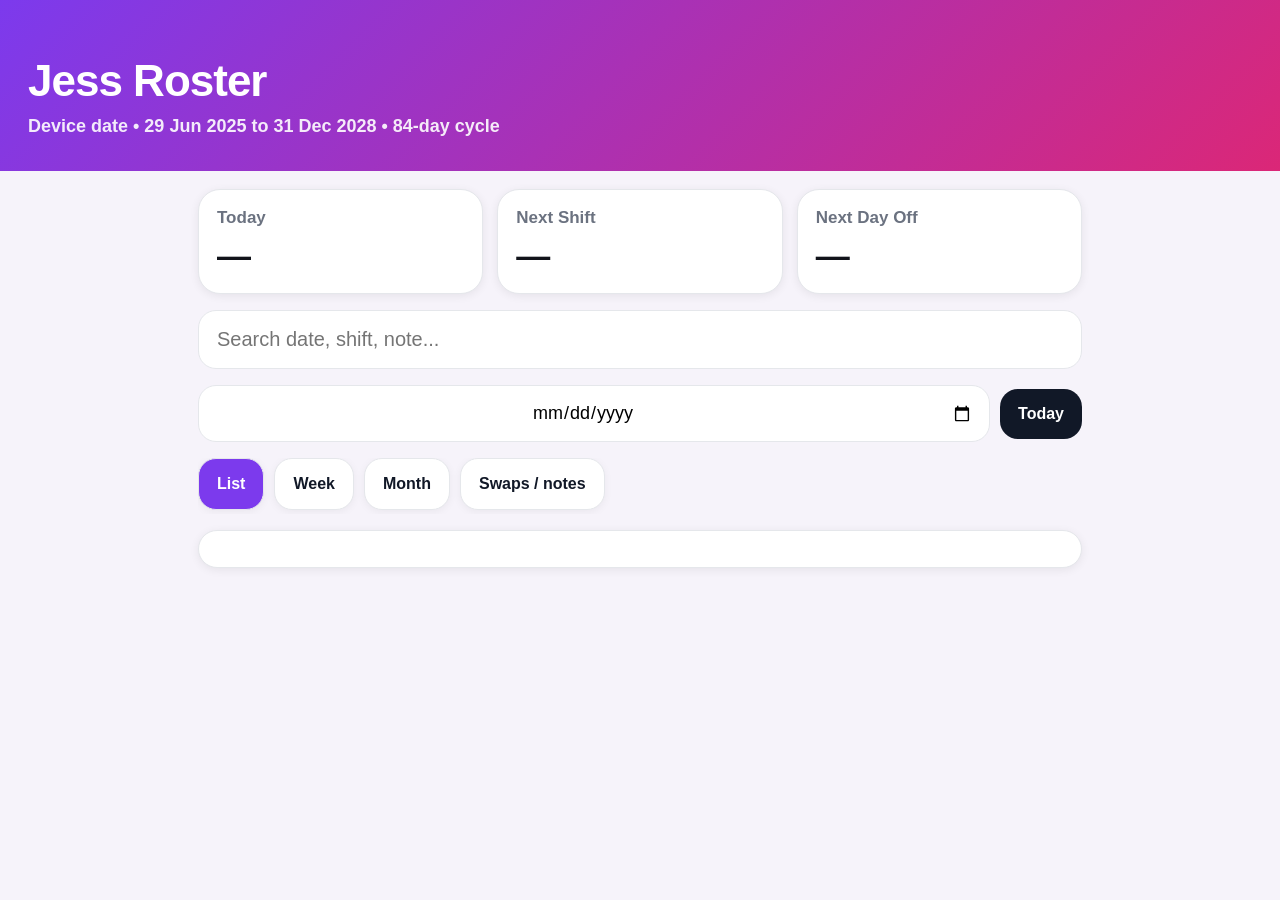
==== commit fb4b231d: "Add files via upload" ====
--- a/index.html
+++ b/index.html
@@ -68,7 +68,7 @@
 <body>
 <header>
   <h1>Jess Roster</h1>
-  <p>Australia/Melbourne • 29 Jun 2025 to 31 Dec 2028 • 84-day cycle</p>
+  <p>Device date • 29 Jun 2025 to 31 Dec 2028 • 84-day cycle</p>
 </header>
 <main>
   <section class="grid">
@@ -95,7 +95,7 @@
 </main>
 
 <script>
-const TZ = "Australia/Melbourne";
+const TZ = Intl.DateTimeFormat().resolvedOptions().timeZone || "Australia/Melbourne";
 const ROSTER = [{"date": "2025-06-29", "shift": "20:30"}, {"date": "2025-06-30", "shift": "BO"}, {"date": "2025-07-01", "shift": "BO"}, {"date": "2025-07-02", "shift": "12:00"}, {"date": "2025-07-03", "shift": "12:00"}, {"date": "2025-07-04", "shift": "12:00"}, {"date": "2025-07-05", "shift": "BO"}, {"date": "2025-07-06", "shift": "BO"}, {"date": "2025-07-07", "shift": "05:30"}, {"date": "2025-07-08", "shift": "05:30"}, {"date": "2025-07-09", "shift": "05:30"}, {"date": "2025-07-10", "shift": "05:30"}, {"date": "2025-07-11", "shift": "05:30"}, {"date": "2025-07-12", "shift": "12:30"}, {"date": "2025-07-13", "shift": "12:30"}, {"date": "2025-07-14", "shift": "12:30"}, {"date": "2025-07-15", "shift": "12:30"}, {"date": "2025-07-16", "shift": "BO"}, {"date": "2025-07-17", "shift": "EDO"}, {"date": "2025-07-18", "shift": "BO"}, {"date": "2025-07-19", "shift": "BO"}, {"date": "2025-07-20", "shift": "BO"}, {"date": "2025-07-21", "shift": "21:00"}, {"date": "2025-07-22", "shift": "21:00"}, {"date": "2025-07-23", "shift": "21:00"}, {"date": "2025-07-24", "shift": "21:00"}, {"date": "2025-07-25", "shift": "21:00"}, {"date": "2025-07-26", "shift": "21:00"}, {"date": "2025-07-27", "shift": "21:00"}, {"date": "2025-07-28", "shift": "BO"}, {"date": "2025-07-29", "shift": "BO"}, {"date": "2025-07-30", "shift": "12:30"}, {"date": "2025-07-31", "shift": "12:30"}, {"date": "2025-08-01", "shift": "12:30"}, {"date": "2025-08-02", "shift": "BO"}, {"date": "2025-08-03", "shift": "BO"}, {"date": "2025-08-04", "shift": "04:30"}, {"date": "2025-08-05", "shift": "04:30"}, {"date": "2025-08-06", "shift": "04:30"}, {"date": "2025-08-07", "shift": "04:30"}, {"date": "2025-08-08", "shift": "04:30"}, {"date": "2025-08-09", "shift": "05:00"}, {"date": "2025-08-10", "shift": "05:00"}, {"date": "2025-08-11", "shift": "12:00"}, {"date": "2025-08-12", "shift": "12:00"}, {"date": "2025-08-13", "shift": "BO"}, {"date": "2025-08-14", "shift": "EDO"}, {"date": "2025-08-15", "shift": "BO"}, {"date": "2025-08-16", "shift": "BO"}, {"date": "2025-08-17", "shift": "BO"}, {"date": "2025-08-18", "shift": "16:00"}, {"date": "2025-08-19", "shift": "16:00"}, {"date": "2025-08-20", "shift": "16:00"}, {"date": "2025-08-21", "shift": "16:00"}, {"date": "2025-08-22", "shift": "16:00"}, {"date": "2025-08-23", "shift": "13:00"}, {"date": "2025-08-24", "shift": "13:00"}, {"date": "2025-08-25", "shift": "BO"}, {"date": "2025-08-26", "shift": "BO"}, {"date": "2025-08-27", "shift": "10:30"}, {"date": "2025-08-28", "shift": "10:30"}, {"date": "2025-08-29", "shift": "10:30"}, {"date": "2025-08-30", "shift": "BO"}, {"date": "2025-08-31", "shift": "BO"}, {"date": "2025-09-01", "shift": "04:00"}, {"date": "2025-09-02", "shift": "04:00"}, {"date": "2025-09-03", "shift": "04:00"}, {"date": "2025-09-04", "shift": "04:00"}, {"date": "2025-09-05", "shift": "04:00"}, {"date": "2025-09-06", "shift": "04:00"}, {"date": "2025-09-07", "shift": "04:00"}, {"date": "2025-09-08", "shift": "10:30"}, {"date": "2025-09-09", "shift": "10:30"}, {"date": "2025-09-10", "shift": "BO"}, {"date": "2025-09-11", "shift": "BO"}, {"date": "2025-09-12", "shift": "BO"}, {"date": "2025-09-13", "shift": "BO"}, {"date": "2025-09-14", "shift": "BO"}, {"date": "2025-09-15", "shift": "20:30"}, {"date": "2025-09-16", "shift": "20:30"}, {"date": "2025-09-17", "shift": "20:30"}, {"date": "2025-09-18", "shift": "20:30"}, {"date": "2025-09-19", "shift": "20:30"}, {"date": "2025-09-20", "shift": "20:30"}, {"date": "2025-09-21", "shift": "20:30"}, {"date": "2025-09-22", "shift": "BO"}, {"date": "2025-09-23", "shift": "BO"}, {"date": "2025-09-24", "shift": "12:00"}, {"date": "2025-09-25", "shift": "12:00"}, {"date": "2025-09-26", "shift": "12:00"}, {"date": "2025-09-27", "shift": "BO"}, {"date": "2025-09-28", "shift": "BO"}, {"date": "2025-09-29", "shift": "05:30"}, {"date": "2025-09-30", "shift": "05:30"}, {"date": "2025-10-01", "shift": "05:30"}, {"date": "2025-10-02", "shift": "05:30"}, {"date": "2025-10-03", "shift": "05:30"}, {"date": "2025-10-04", "shift": "12:30"}, {"date": "2025-10-05", "shift": "12:30"}, {"date": "2025-10-06", "shift": "12:30"}, {"date": "2025-10-07", "shift": "12:30"}, {"date": "2025-10-08", "shift": "BO"}, {"date": "2025-10-09", "shift": "EDO"}, {"date": "2025-10-10", "shift": "BO"}, {"date": "2025-10-11", "shift": "BO"}, {"date": "2025-10-12", "shift": "BO"}, {"date": "2025-10-13", "shift": "21:00"}, {"date": "2025-10-14", "shift": "21:00"}, {"date": "2025-10-15", "shift": "21:00"}, {"date": "2025-10-16", "shift": "21:00"}, {"date": "2025-10-17", "shift": "21:00"}, {"date": "2025-10-18", "shift": "21:00"}, {"date": "2025-10-19", "shift": "21:00"}, {"date": "2025-10-20", "shift": "BO"}, {"date": "2025-10-21", "shift": "BO"}, {"date": "2025-10-22", "shift": "12:30"}, {"date": "2025-10-23", "shift": "12:30"}, {"date": "2025-10-24", "shift": "12:30"}, {"date": "2025-10-25", "shift": "BO"}, {"date": "2025-10-26", "shift": "BO"}, {"date": "2025-10-27", "shift": "04:30"}, {"date": "2025-10-28", "shift": "04:30"}, {"date": "2025-10-29", "shift": "04:30"}, {"date": "2025-10-30", "shift": "04:30"}, {"date": "2025-10-31", "shift": "04:30"}, {"date": "2025-11-01", "shift": "05:00"}, {"date": "2025-11-02", "shift": "05:00"}, {"date": "2025-11-03", "shift": "12:00"}, {"date": "2025-11-04", "shift": "12:00"}, {"date": "2025-11-05", "shift": "BO"}, {"date": "2025-11-06", "shift": "EDO"}, {"date": "2025-11-07", "shift": "BO"}, {"date": "2025-11-08", "shift": "BO"}, {"date": "2025-11-09", "shift": "BO"}, {"date": "2025-11-10", "shift": "16:00"}, {"date": "2025-11-11", "shift": "16:00"}, {"date": "2025-11-12", "shift": "16:00"}, {"date": "2025-11-13", "shift": "16:00"}, {"date": "2025-11-14", "shift": "16:00"}, {"date": "2025-11-15", "shift": "13:00"}, {"date": "2025-11-16", "shift": "13:00"}, {"date": "2025-11-17", "shift": "BO"}, {"date": "2025-11-18", "shift": "BO"}, {"date": "2025-11-19", "shift": "10:30"}, {"date": "2025-11-20", "shift": "10:30"}, {"date": "2025-11-21", "shift": "10:30"}, {"date": "2025-11-22", "shift": "BO"}, {"date": "2025-11-23", "shift": "BO"}, {"date": "2025-11-24", "shift": "04:00"}, {"date": "2025-11-25", "shift": "04:00"}, {"date": "2025-11-26", "shift": "04:00"}, {"date": "2025-11-27", "shift": "04:00"}, {"date": "2025-11-28", "shift": "04:00"}, {"date": "2025-11-29", "shift": "04:00"}, {"date": "2025-11-30", "shift": "04:00"}, {"date": "2025-12-01", "shift": "10:30"}, {"date": "2025-12-02", "shift": "10:30"}, {"date": "2025-12-03", "shift": "BO"}, {"date": "2025-12-04", "shift": "BO"}, {"date": "2025-12-05", "shift": "BO"}, {"date": "2025-12-06", "shift": "BO"}, {"date": "2025-12-07", "shift": "BO"}, {"date": "2025-12-08", "shift": "20:30"}, {"date": "2025-12-09", "shift": "20:30"}, {"date": "2025-12-10", "shift": "20:30"}, {"date": "2025-12-11", "shift": "20:30"}, {"date": "2025-12-12", "shift": "20:30"}, {"date": "2025-12-13", "shift": "20:30"}, {"date": "2025-12-14", "shift": "20:30"}, {"date": "2025-12-15", "shift": "BO"}, {"date": "2025-12-16", "shift": "BO"}, {"date": "2025-12-17", "shift": "12:00"}, {"date": "2025-12-18", "shift": "12:00"}, {"date": "2025-12-19", "shift": "12:00"}, {"date": "2025-12-20", "shift": "BO"}, {"date": "2025-12-21", "shift": "BO"}, {"date": "2025-12-22", "shift": "05:30"}, {"date": "2025-12-23", "shift": "05:30"}, {"date": "2025-12-24", "shift": "05:30"}, {"date": "2025-12-25", "shift": "05:30"}, {"date": "2025-12-26", "shift": "05:30"}, {"date": "2025-12-27", "shift": "12:30"}, {"date": "2025-12-28", "shift": "12:30"}, {"date": "2025-12-29", "shift": "12:30"}, {"date": "2025-12-30", "shift": "12:30"}, {"date": "2025-12-31", "shift": "BO"}, {"date": "2026-01-01", "shift": "EDO"}, {"date": "2026-01-02", "shift": "BO"}, {"date": "2026-01-03", "shift": "BO"}, {"date": "2026-01-04", "shift": "BO"}, {"date": "2026-01-05", "shift": "21:00"}, {"date": "2026-01-06", "shift": "21:00"}, {"date": "2026-01-07", "shift": "21:00"}, {"date": "2026-01-08", "shift": "21:00"}, {"date": "2026-01-09", "shift": "21:00"}, {"date": "2026-01-10", "shift": "21:00"}, {"date": "2026-01-11", "shift": "21:00"}, {"date": "2026-01-12", "shift": "BO"}, {"date": "2026-01-13", "shift": "BO"}, {"date": "2026-01-14", "shift": "12:30"}, {"date": "2026-01-15", "shift": "12:30"}, {"date": "2026-01-16", "shift": "12:30"}, {"date": "2026-01-17", "shift": "BO"}, {"date": "2026-01-18", "shift": "BO"}, {"date": "2026-01-19", "shift": "04:30"}, {"date": "2026-01-20", "shift": "04:30"}, {"date": "2026-01-21", "shift": "04:30"}, {"date": "2026-01-22", "shift": "04:30"}, {"date": "2026-01-23", "shift": "04:30"}, {"date": "2026-01-24", "shift": "05:00"}, {"date": "2026-01-25", "shift": "05:00"}, {"date": "2026-01-26", "shift": "12:00"}, {"date": "2026-01-27", "shift": "12:00"}, {"date": "2026-01-28", "shift": "BO"}, {"date": "2026-01-29", "shift": "EDO"}, {"date": "2026-01-30", "shift": "BO"}, {"date": "2026-01-31", "shift": "BO"}, {"date": "2026-02-01", "shift": "BO"}, {"date": "2026-02-02", "shift": "16:00"}, {"date": "2026-02-03", "shift": "16:00"}, {"date": "2026-02-04", "shift": "16:00"}, {"date": "2026-02-05", "shift": "16:00"}, {"date": "2026-02-06", "shift": "16:00"}, {"date": "2026-02-07", "shift": "13:00"}, {"date": "2026-02-08", "shift": "13:00"}, {"date": "2026-02-09", "shift": "BO"}, {"date": "2026-02-10", "shift": "BO"}, {"date": "2026-02-11", "shift": "10:30"}, {"date": "2026-02-12", "shift": "10:30"}, {"date": "2026-02-13", "shift": "10:30"}, {"date": "2026-02-14", "shift": "BO"}, {"date": "2026-02-15", "shift": "BO"}, {"date": "2026-02-16", "shift": "04:00"}, {"date": "2026-02-17", "shift": "04:00"}, {"date": "2026-02-18", "shift": "04:00"}, {"date": "2026-02-19", "shift": "04:00"}, {"date": "2026-02-20", "shift": "04:00"}, {"date": "2026-02-21", "shift": "04:00"}, {"date": "2026-02-22", "shift": "04:00"}, {"date": "2026-02-23", "shift": "10:30"}, {"date": "2026-02-24", "shift": "10:30"}, {"date": "2026-02-25", "shift": "BO"}, {"date": "2026-02-26", "shift": "BO"}, {"date": "2026-02-27", "shift": "BO"}, {"date": "2026-02-28", "shift": "BO"}, {"date": "2026-03-01", "shift": "BO"}, {"date": "2026-03-02", "shift": "20:30"}, {"date": "2026-03-03", "shift": "20:30"}, {"date": "2026-03-04", "shift": "20:30"}, {"date": "2026-03-05", "shift": "20:30"}, {"date": "2026-03-06", "shift": "20:30"}, {"date": "2026-03-07", "shift": "20:30"}, {"date": "2026-03-08", "shift": "20:30"}, {"date": "2026-03-09", "shift": "BO"}, {"date": "2026-03-10", "shift": "BO"}, {"date": "2026-03-11", "shift": "12:00"}, {"date": "2026-03-12", "shift": "12:00"}, {"date": "2026-03-13", "shift": "12:00"}, {"date": "2026-03-14", "shift": "BO"}, {"date": "2026-03-15", "shift": "BO"}, {"date": "2026-03-16", "shift": "05:30"}, {"date": "2026-03-17", "shift": "05:30"}, {"date": "2026-03-18", "shift": "05:30"}, {"date": "2026-03-19", "shift": "05:30"}, {"date": "2026-03-20", "shift": "05:30"}, {"date": "2026-03-21", "shift": "12:30"}, {"date": "2026-03-22", "shift": "12:30"}, {"date": "2026-03-23", "shift": "12:30"}, {"date": "2026-03-24", "shift": "12:30"}, {"date": "2026-03-25", "shift": "BO"}, {"date": "2026-03-26", "shift": "EDO"}, {"date": "2026-03-27", "shift": "BO"}, {"date": "2026-03-28", "shift": "BO"}, {"date": "2026-03-29", "shift": "BO"}, {"date": "2026-03-30", "shift": "21:00"}, {"date": "2026-03-31", "shift": "21:00"}, {"date": "2026-04-01", "shift": "21:00"}, {"date": "2026-04-02", "shift": "21:00"}, {"date": "2026-04-03", "shift": "21:00"}, {"date": "2026-04-04", "shift": "21:00"}, {"date": "2026-04-05", "shift": "21:00"}, {"date": "2026-04-06", "shift": "BO"}, {"date": "2026-04-07", "shift": "BO"}, {"date": "2026-04-08", "shift": "12:30"}, {"date": "2026-04-09", "shift": "12:30"}, {"date": "2026-04-10", "shift": "12:30"}, {"date": "2026-04-11", "shift": "BO"}, {"date": "2026-04-12", "shift": "BO"}, {"date": "2026-04-13", "shift": "04:30"}, {"date": "2026-04-14", "shift": "04:30"}, {"date": "2026-04-15", "shift": "04:30"}, {"date": "2026-04-16", "shift": "04:30"}, {"date": "2026-04-17", "shift": "04:30"}, {"date": "2026-04-18", "shift": "05:00"}, {"date": "2026-04-19", "shift": "05:00"}, {"date": "2026-04-20", "shift": "12:00"}, {"date": "2026-04-21", "shift": "12:00"}, {"date": "2026-04-22", "shift": "BO"}, {"date": "2026-04-23", "shift": "EDO"}, {"date": "2026-04-24", "shift": "BO"}, {"date": "2026-04-25", "shift": "BO"}, {"date": "2026-04-26", "shift": "BO"}, {"date": "2026-04-27", "shift": "16:00"}, {"date": "2026-04-28", "shift": "16:00"}, {"date": "2026-04-29", "shift": "16:00"}, {"date": "2026-04-30", "shift": "16:00"}, {"date": "2026-05-01", "shift": "16:00"}, {"date": "2026-05-02", "shift": "13:00"}, {"date": "2026-05-03", "shift": "13:00"}, {"date": "2026-05-04", "shift": "BO"}, {"date": "2026-05-05", "shift": "BO"}, {"date": "2026-05-06", "shift": "10:30"}, {"date": "2026-05-07", "shift": "10:30"}, {"date": "2026-05-08", "shift": "10:30"}, {"date": "2026-05-09", "shift": "BO"}, {"date": "2026-05-10", "shift": "BO"}, {"date": "2026-05-11", "shift": "04:00"}, {"date": "2026-05-12", "shift": "04:00"}, {"date": "2026-05-13", "shift": "04:00"}, {"date": "2026-05-14", "shift": "04:00"}, {"date": "2026-05-15", "shift": "04:00"}, {"date": "2026-05-16", "shift": "04:00"}, {"date": "2026-05-17", "shift": "04:00"}, {"date": "2026-05-18", "shift": "10:30"}, {"date": "2026-05-19", "shift": "10:30"}, {"date": "2026-05-20", "shift": "BO"}, {"date": "2026-05-21", "shift": "BO"}, {"date": "2026-05-22", "shift": "BO"}, {"date": "2026-05-23", "shift": "BO"}, {"date": "2026-05-24", "shift": "BO"}, {"date": "2026-05-25", "shift": "20:30"}, {"date": "2026-05-26", "shift": "20:30"}, {"date": "2026-05-27", "shift": "20:30"}, {"date": "2026-05-28", "shift": "20:30"}, {"date": "2026-05-29", "shift": "20:30"}, {"date": "2026-05-30", "shift": "20:30"}, {"date": "2026-05-31", "shift": "20:30"}, {"date": "2026-06-01", "shift": "BO"}, {"date": "2026-06-02", "shift": "BO"}, {"date": "2026-06-03", "shift": "12:00"}, {"date": "2026-06-04", "shift": "12:00"}, {"date": "2026-06-05", "shift": "12:00"}, {"date": "2026-06-06", "shift": "BO"}, {"date": "2026-06-07", "shift": "BO"}, {"date": "2026-06-08", "shift": "05:30"}, {"date": "2026-06-09", "shift": "05:30"}, {"date": "2026-06-10", "shift": "05:30"}, {"date": "2026-06-11", "shift": "05:30"}, {"date": "2026-06-12", "shift": "05:30"}, {"date": "2026-06-13", "shift": "12:30"}, {"date": "2026-06-14", "shift": "12:30"}, {"date": "2026-06-15", "shift": "12:30"}, {"date": "2026-06-16", "shift": "12:30"}, {"date": "2026-06-17", "shift": "BO"}, {"date": "2026-06-18", "shift": "EDO"}, {"date": "2026-06-19", "shift": "BO"}, {"date": "2026-06-20", "shift": "BO"}, {"date": "2026-06-21", "shift": "BO"}, {"date": "2026-06-22", "shift": "21:00"}, {"date": "2026-06-23", "shift": "21:00"}, {"date": "2026-06-24", "shift": "21:00"}, {"date": "2026-06-25", "shift": "21:00"}, {"date": "2026-06-26", "shift": "21:00"}, {"date": "2026-06-27", "shift": "21:00"}, {"date": "2026-06-28", "shift": "21:00"}, {"date": "2026-06-29", "shift": "BO"}, {"date": "2026-06-30", "shift": "BO"}, {"date": "2026-07-01", "shift": "12:30"}, {"date": "2026-07-02", "shift": "12:30"}, {"date": "2026-07-03", "shift": "12:30"}, {"date": "2026-07-04", "shift": "BO"}, {"date": "2026-07-05", "shift": "BO"}, {"date": "2026-07-06", "shift": "04:30"}, {"date": "2026-07-07", "shift": "04:30"}, {"date": "2026-07-08", "shift": "04:30"}, {"date": "2026-07-09", "shift": "04:30"}, {"date": "2026-07-10", "shift": "04:30"}, {"date": "2026-07-11", "shift": "05:00"}, {"date": "2026-07-12", "shift": "05:00"}, {"date": "2026-07-13", "shift": "12:00"}, {"date": "2026-07-14", "shift": "12:00"}, {"date": "2026-07-15", "shift": "BO"}, {"date": "2026-07-16", "shift": "EDO"}, {"date": "2026-07-17", "shift": "BO"}, {"date": "2026-07-18", "shift": "BO"}, {"date": "2026-07-19", "shift": "BO"}, {"date": "2026-07-20", "shift": "16:00"}, {"date": "2026-07-21", "shift": "16:00"}, {"date": "2026-07-22", "shift": "16:00"}, {"date": "2026-07-23", "shift": "16:00"}, {"date": "2026-07-24", "shift": "16:00"}, {"date": "2026-07-25", "shift": "13:00"}, {"date": "2026-07-26", "shift": "13:00"}, {"date": "2026-07-27", "shift": "BO"}, {"date": "2026-07-28", "shift": "BO"}, {"date": "2026-07-29", "shift": "10:30"}, {"date": "2026-07-30", "shift": "10:30"}, {"date": "2026-07-31", "shift": "10:30"}, {"date": "2026-08-01", "shift": "BO"}, {"date": "2026-08-02", "shift": "BO"}, {"date": "2026-08-03", "shift": "04:00"}, {"date": "2026-08-04", "shift": "04:00"}, {"date": "2026-08-05", "shift": "04:00"}, {"date": "2026-08-06", "shift": "04:00"}, {"date": "2026-08-07", "shift": "04:00"}, {"date": "2026-08-08", "shift": "04:00"}, {"date": "2026-08-09", "shift": "04:00"}, {"date": "2026-08-10", "shift": "10:30"}, {"date": "2026-08-11", "shift": "10:30"}, {"date": "2026-08-12", "shift": "BO"}, {"date": "2026-08-13", "shift": "BO"}, {"date": "2026-08-14", "shift": "BO"}, {"date": "2026-08-15", "shift": "BO"}, {"date": "2026-08-16", "shift": "BO"}, {"date": "2026-08-17", "shift": "20:30"}, {"date": "2026-08-18", "shift": "20:30"}, {"date": "2026-08-19", "shift": "20:30"}, {"date": "2026-08-20", "shift": "20:30"}, {"date": "2026-08-21", "shift": "20:30"}, {"date": "2026-08-22", "shift": "20:30"}, {"date": "2026-08-23", "shift": "20:30"}, {"date": "2026-08-24", "shift": "BO"}, {"date": "2026-08-25", "shift": "BO"}, {"date": "2026-08-26", "shift": "12:00"}, {"date": "2026-08-27", "shift": "12:00"}, {"date": "2026-08-28", "shift": "12:00"}, {"date": "2026-08-29", "shift": "BO"}, {"date": "2026-08-30", "shift": "BO"}, {"date": "2026-08-31", "shift": "05:30"}, {"date": "2026-09-01", "shift": "05:30"}, {"date": "2026-09-02", "shift": "05:30"}, {"date": "2026-09-03", "shift": "05:30"}, {"date": "2026-09-04", "shift": "05:30"}, {"date": "2026-09-05", "shift": "12:30"}, {"date": "2026-09-06", "shift": "12:30"}, {"date": "2026-09-07", "shift": "12:30"}, {"date": "2026-09-08", "shift": "12:30"}, {"date": "2026-09-09", "shift": "BO"}, {"date": "2026-09-10", "shift": "EDO"}, {"date": "2026-09-11", "shift": "BO"}, {"date": "2026-09-12", "shift": "BO"}, {"date": "2026-09-13", "shift": "BO"}, {"date": "2026-09-14", "shift": "21:00"}, {"date": "2026-09-15", "shift": "21:00"}, {"date": "2026-09-16", "shift": "21:00"}, {"date": "2026-09-17", "shift": "21:00"}, {"date": "2026-09-18", "shift": "21:00"}, {"date": "2026-09-19", "shift": "21:00"}, {"date": "2026-09-20", "shift": "21:00"}, {"date": "2026-09-21", "shift": "BO"}, {"date": "2026-09-22", "shift": "BO"}, {"date": "2026-09-23", "shift": "12:30"}, {"date": "2026-09-24", "shift": "12:30"}, {"date": "2026-09-25", "shift": "12:30"}, {"date": "2026-09-26", "shift": "BO"}, {"date": "2026-09-27", "shift": "BO"}, {"date": "2026-09-28", "shift": "04:30"}, {"date": "2026-09-29", "shift": "04:30"}, {"date": "2026-09-30", "shift": "04:30"}, {"date": "2026-10-01", "shift": "04:30"}, {"date": "2026-10-02", "shift": "04:30"}, {"date": "2026-10-03", "shift": "05:00"}, {"date": "2026-10-04", "shift": "05:00"}, {"date": "2026-10-05", "shift": "12:00"}, {"date": "2026-10-06", "shift": "12:00"}, {"date": "2026-10-07", "shift": "BO"}, {"date": "2026-10-08", "shift": "EDO"}, {"date": "2026-10-09", "shift": "BO"}, {"date": "2026-10-10", "shift": "BO"}, {"date": "2026-10-11", "shift": "BO"}, {"date": "2026-10-12", "shift": "16:00"}, {"date": "2026-10-13", "shift": "16:00"}, {"date": "2026-10-14", "shift": "16:00"}, {"date": "2026-10-15", "shift": "16:00"}, {"date": "2026-10-16", "shift": "16:00"}, {"date": "2026-10-17", "shift": "13:00"}, {"date": "2026-10-18", "shift": "13:00"}, {"date": "2026-10-19", "shift": "BO"}, {"date": "2026-10-20", "shift": "BO"}, {"date": "2026-10-21", "shift": "10:30"}, {"date": "2026-10-22", "shift": "10:30"}, {"date": "2026-10-23", "shift": "10:30"}, {"date": "2026-10-24", "shift": "BO"}, {"date": "2026-10-25", "shift": "BO"}, {"date": "2026-10-26", "shift": "04:00"}, {"date": "2026-10-27", "shift": "04:00"}, {"date": "2026-10-28", "shift": "04:00"}, {"date": "2026-10-29", "shift": "04:00"}, {"date": "2026-10-30", "shift": "04:00"}, {"date": "2026-10-31", "shift": "04:00"}, {"date": "2026-11-01", "shift": "04:00"}, {"date": "2026-11-02", "shift": "10:30"}, {"date": "2026-11-03", "shift": "10:30"}, {"date": "2026-11-04", "shift": "BO"}, {"date": "2026-11-05", "shift": "BO"}, {"date": "2026-11-06", "shift": "BO"}, {"date": "2026-11-07", "shift": "BO"}, {"date": "2026-11-08", "shift": "BO"}, {"date": "2026-11-09", "shift": "20:30"}, {"date": "2026-11-10", "shift": "20:30"}, {"date": "2026-11-11", "shift": "20:30"}, {"date": "2026-11-12", "shift": "20:30"}, {"date": "2026-11-13", "shift": "20:30"}, {"date": "2026-11-14", "shift": "20:30"}, {"date": "2026-11-15", "shift": "20:30"}, {"date": "2026-11-16", "shift": "BO"}, {"date": "2026-11-17", "shift": "BO"}, {"date": "2026-11-18", "shift": "12:00"}, {"date": "2026-11-19", "shift": "12:00"}, {"date": "2026-11-20", "shift": "12:00"}, {"date": "2026-11-21", "shift": "BO"}, {"date": "2026-11-22", "shift": "BO"}, {"date": "2026-11-23", "shift": "05:30"}, {"date": "2026-11-24", "shift": "05:30"}, {"date": "2026-11-25", "shift": "05:30"}, {"date": "2026-11-26", "shift": "05:30"}, {"date": "2026-11-27", "shift": "05:30"}, {"date": "2026-11-28", "shift": "12:30"}, {"date": "2026-11-29", "shift": "12:30"}, {"date": "2026-11-30", "shift": "12:30"}, {"date": "2026-12-01", "shift": "12:30"}, {"date": "2026-12-02", "shift": "BO"}, {"date": "2026-12-03", "shift": "EDO"}, {"date": "2026-12-04", "shift": "BO"}, {"date": "2026-12-05", "shift": "BO"}, {"date": "2026-12-06", "shift": "BO"}, {"date": "2026-12-07", "shift": "21:00"}, {"date": "2026-12-08", "shift": "21:00"}, {"date": "2026-12-09", "shift": "21:00"}, {"date": "2026-12-10", "shift": "21:00"}, {"date": "2026-12-11", "shift": "21:00"}, {"date": "2026-12-12", "shift": "21:00"}, {"date": "2026-12-13", "shift": "21:00"}, {"date": "2026-12-14", "shift": "BO"}, {"date": "2026-12-15", "shift": "BO"}, {"date": "2026-12-16", "shift": "12:30"}, {"date": "2026-12-17", "shift": "12:30"}, {"date": "2026-12-18", "shift": "12:30"}, {"date": "2026-12-19", "shift": "BO"}, {"date": "2026-12-20", "shift": "BO"}, {"date": "2026-12-21", "shift": "04:30"}, {"date": "2026-12-22", "shift": "04:30"}, {"date": "2026-12-23", "shift": "04:30"}, {"date": "2026-12-24", "shift": "04:30"}, {"date": "2026-12-25", "shift": "04:30"}, {"date": "2026-12-26", "shift": "05:00"}, {"date": "2026-12-27", "shift": "05:00"}, {"date": "2026-12-28", "shift": "12:00"}, {"date": "2026-12-29", "shift": "12:00"}, {"date": "2026-12-30", "shift": "BO"}, {"date": "2026-12-31", "shift": "EDO"}, {"date": "2027-01-01", "shift": "BO"}, {"date": "2027-01-02", "shift": "BO"}, {"date": "2027-01-03", "shift": "BO"}, {"date": "2027-01-04", "shift": "16:00"}, {"date": "2027-01-05", "shift": "16:00"}, {"date": "2027-01-06", "shift": "16:00"}, {"date": "2027-01-07", "shift": "16:00"}, {"date": "2027-01-08", "shift": "16:00"}, {"date": "2027-01-09", "shift": "13:00"}, {"date": "2027-01-10", "shift": "13:00"}, {"date": "2027-01-11", "shift": "BO"}, {"date": "2027-01-12", "shift": "BO"}, {"date": "2027-01-13", "shift": "10:30"}, {"date": "2027-01-14", "shift": "10:30"}, {"date": "2027-01-15", "shift": "10:30"}, {"date": "2027-01-16", "shift": "BO"}, {"date": "2027-01-17", "shift": "BO"}, {"date": "2027-01-18", "shift": "04:00"}, {"date": "2027-01-19", "shift": "04:00"}, {"date": "2027-01-20", "shift": "04:00"}, {"date": "2027-01-21", "shift": "04:00"}, {"date": "2027-01-22", "shift": "04:00"}, {"date": "2027-01-23", "shift": "04:00"}, {"date": "2027-01-24", "shift": "04:00"}, {"date": "2027-01-25", "shift": "10:30"}, {"date": "2027-01-26", "shift": "10:30"}, {"date": "2027-01-27", "shift": "BO"}, {"date": "2027-01-28", "shift": "BO"}, {"date": "2027-01-29", "shift": "BO"}, {"date": "2027-01-30", "shift": "BO"}, {"date": "2027-01-31", "shift": "BO"}, {"date": "2027-02-01", "shift": "20:30"}, {"date": "2027-02-02", "shift": "20:30"}, {"date": "2027-02-03", "shift": "20:30"}, {"date": "2027-02-04", "shift": "20:30"}, {"date": "2027-02-05", "shift": "20:30"}, {"date": "2027-02-06", "shift": "20:30"}, {"date": "2027-02-07", "shift": "20:30"}, {"date": "2027-02-08", "shift": "BO"}, {"date": "2027-02-09", "shift": "BO"}, {"date": "2027-02-10", "shift": "12:00"}, {"date": "2027-02-11", "shift": "12:00"}, {"date": "2027-02-12", "shift": "12:00"}, {"date": "2027-02-13", "shift": "BO"}, {"date": "2027-02-14", "shift": "BO"}, {"date": "2027-02-15", "shift": "05:30"}, {"date": "2027-02-16", "shift": "05:30"}, {"date": "2027-02-17", "shift": "05:30"}, {"date": "2027-02-18", "shift": "05:30"}, {"date": "2027-02-19", "shift": "05:30"}, {"date": "2027-02-20", "shift": "12:30"}, {"date": "2027-02-21", "shift": "12:30"}, {"date": "2027-02-22", "shift": "12:30"}, {"date": "2027-02-23", "shift": "12:30"}, {"date": "2027-02-24", "shift": "BO"}, {"date": "2027-02-25", "shift": "EDO"}, {"date": "2027-02-26", "shift": "BO"}, {"date": "2027-02-27", "shift": "BO"}, {"date": "2027-02-28", "shift": "BO"}, {"date": "2027-03-01", "shift": "21:00"}, {"date": "2027-03-02", "shift": "21:00"}, {"date": "2027-03-03", "shift": "21:00"}, {"date": "2027-03-04", "shift": "21:00"}, {"date": "2027-03-05", "shift": "21:00"}, {"date": "2027-03-06", "shift": "21:00"}, {"date": "2027-03-07", "shift": "21:00"}, {"date": "2027-03-08", "shift": "BO"}, {"date": "2027-03-09", "shift": "BO"}, {"date": "2027-03-10", "shift": "12:30"}, {"date": "2027-03-11", "shift": "12:30"}, {"date": "2027-03-12", "shift": "12:30"}, {"date": "2027-03-13", "shift": "BO"}, {"date": "2027-03-14", "shift": "BO"}, {"date": "2027-03-15", "shift": "04:30"}, {"date": "2027-03-16", "shift": "04:30"}, {"date": "2027-03-17", "shift": "04:30"}, {"date": "2027-03-18", "shift": "04:30"}, {"date": "2027-03-19", "shift": "04:30"}, {"date": "2027-03-20", "shift": "05:00"}, {"date": "2027-03-21", "shift": "05:00"}, {"date": "2027-03-22", "shift": "12:00"}, {"date": "2027-03-23", "shift": "12:00"}, {"date": "2027-03-24", "shift": "BO"}, {"date": "2027-03-25", "shift": "EDO"}, {"date": "2027-03-26", "shift": "BO"}, {"date": "2027-03-27", "shift": "BO"}, {"date": "2027-03-28", "shift": "BO"}, {"date": "2027-03-29", "shift": "16:00"}, {"date": "2027-03-30", "shift": "16:00"}, {"date": "2027-03-31", "shift": "16:00"}, {"date": "2027-04-01", "shift": "16:00"}, {"date": "2027-04-02", "shift": "16:00"}, {"date": "2027-04-03", "shift": "13:00"}, {"date": "2027-04-04", "shift": "13:00"}, {"date": "2027-04-05", "shift": "BO"}, {"date": "2027-04-06", "shift": "BO"}, {"date": "2027-04-07", "shift": "10:30"}, {"date": "2027-04-08", "shift": "10:30"}, {"date": "2027-04-09", "shift": "10:30"}, {"date": "2027-04-10", "shift": "BO"}, {"date": "2027-04-11", "shift": "BO"}, {"date": "2027-04-12", "shift": "04:00"}, {"date": "2027-04-13", "shift": "04:00"}, {"date": "2027-04-14", "shift": "04:00"}, {"date": "2027-04-15", "shift": "04:00"}, {"date": "2027-04-16", "shift": "04:00"}, {"date": "2027-04-17", "shift": "04:00"}, {"date": "2027-04-18", "shift": "04:00"}, {"date": "2027-04-19", "shift": "10:30"}, {"date": "2027-04-20", "shift": "10:30"}, {"date": "2027-04-21", "shift": "BO"}, {"date": "2027-04-22", "shift": "BO"}, {"date": "2027-04-23", "shift": "BO"}, {"date": "2027-04-24", "shift": "BO"}, {"date": "2027-04-25", "shift": "BO"}, {"date": "2027-04-26", "shift": "20:30"}, {"date": "2027-04-27", "shift": "20:30"}, {"date": "2027-04-28", "shift": "20:30"}, {"date": "2027-04-29", "shift": "20:30"}, {"date": "2027-04-30", "shift": "20:30"}, {"date": "2027-05-01", "shift": "20:30"}, {"date": "2027-05-02", "shift": "20:30"}, {"date": "2027-05-03", "shift": "BO"}, {"date": "2027-05-04", "shift": "BO"}, {"date": "2027-05-05", "shift": "12:00"}, {"date": "2027-05-06", "shift": "12:00"}, {"date": "2027-05-07", "shift": "12:00"}, {"date": "2027-05-08", "shift": "BO"}, {"date": "2027-05-09", "shift": "BO"}, {"date": "2027-05-10", "shift": "05:30"}, {"date": "2027-05-11", "shift": "05:30"}, {"date": "2027-05-12", "shift": "05:30"}, {"date": "2027-05-13", "shift": "05:30"}, {"date": "2027-05-14", "shift": "05:30"}, {"date": "2027-05-15", "shift": "12:30"}, {"date": "2027-05-16", "shift": "12:30"}, {"date": "2027-05-17", "shift": "12:30"}, {"date": "2027-05-18", "shift": "12:30"}, {"date": "2027-05-19", "shift": "BO"}, {"date": "2027-05-20", "shift": "EDO"}, {"date": "2027-05-21", "shift": "BO"}, {"date": "2027-05-22", "shift": "BO"}, {"date": "2027-05-23", "shift": "BO"}, {"date": "2027-05-24", "shift": "21:00"}, {"date": "2027-05-25", "shift": "21:00"}, {"date": "2027-05-26", "shift": "21:00"}, {"date": "2027-05-27", "shift": "21:00"}, {"date": "2027-05-28", "shift": "21:00"}, {"date": "2027-05-29", "shift": "21:00"}, {"date": "2027-05-30", "shift": "21:00"}, {"date": "2027-05-31", "shift": "BO"}, {"date": "2027-06-01", "shift": "BO"}, {"date": "2027-06-02", "shift": "12:30"}, {"date": "2027-06-03", "shift": "12:30"}, {"date": "2027-06-04", "shift": "12:30"}, {"date": "2027-06-05", "shift": "BO"}, {"date": "2027-06-06", "shift": "BO"}, {"date": "2027-06-07", "shift": "04:30"}, {"date": "2027-06-08", "shift": "04:30"}, {"date": "2027-06-09", "shift": "04:30"}, {"date": "2027-06-10", "shift": "04:30"}, {"date": "2027-06-11", "shift": "04:30"}, {"date": "2027-06-12", "shift": "05:00"}, {"date": "2027-06-13", "shift": "05:00"}, {"date": "2027-06-14", "shift": "12:00"}, {"date": "2027-06-15", "shift": "12:00"}, {"date": "2027-06-16", "shift": "BO"}, {"date": "2027-06-17", "shift": "EDO"}, {"date": "2027-06-18", "shift": "BO"}, {"date": "2027-06-19", "shift": "BO"}, {"date": "2027-06-20", "shift": "BO"}, {"date": "2027-06-21", "shift": "16:00"}, {"date": "2027-06-22", "shift": "16:00"}, {"date": "2027-06-23", "shift": "16:00"}, {"date": "2027-06-24", "shift": "16:00"}, {"date": "2027-06-25", "shift": "16:00"}, {"date": "2027-06-26", "shift": "13:00"}, {"date": "2027-06-27", "shift": "13:00"}, {"date": "2027-06-28", "shift": "BO"}, {"date": "2027-06-29", "shift": "BO"}, {"date": "2027-06-30", "shift": "10:30"}, {"date": "2027-07-01", "shift": "10:30"}, {"date": "2027-07-02", "shift": "10:30"}, {"date": "2027-07-03", "shift": "BO"}, {"date": "2027-07-04", "shift": "BO"}, {"date": "2027-07-05", "shift": "04:00"}, {"date": "2027-07-06", "shift": "04:00"}, {"date": "2027-07-07", "shift": "04:00"}, {"date": "2027-07-08", "shift": "04:00"}, {"date": "2027-07-09", "shift": "04:00"}, {"date": "2027-07-10", "shift": "04:00"}, {"date": "2027-07-11", "shift": "04:00"}, {"date": "2027-07-12", "shift": "10:30"}, {"date": "2027-07-13", "shift": "10:30"}, {"date": "2027-07-14", "shift": "BO"}, {"date": "2027-07-15", "shift": "BO"}, {"date": "2027-07-16", "shift": "BO"}, {"date": "2027-07-17", "shift": "BO"}, {"date": "2027-07-18", "shift": "BO"}, {"date": "2027-07-19", "shift": "20:30"}, {"date": "2027-07-20", "shift": "20:30"}, {"date": "2027-07-21", "shift": "20:30"}, {"date": "2027-07-22", "shift": "20:30"}, {"date": "2027-07-23", "shift": "20:30"}, {"date": "2027-07-24", "shift": "20:30"}, {"date": "2027-07-25", "shift": "20:30"}, {"date": "2027-07-26", "shift": "BO"}, {"date": "2027-07-27", "shift": "BO"}, {"date": "2027-07-28", "shift": "12:00"}, {"date": "2027-07-29", "shift": "12:00"}, {"date": "2027-07-30", "shift": "12:00"}, {"date": "2027-07-31", "shift": "BO"}, {"date": "2027-08-01", "shift": "BO"}, {"date": "2027-08-02", "shift": "05:30"}, {"date": "2027-08-03", "shift": "05:30"}, {"date": "2027-08-04", "shift": "05:30"}, {"date": "2027-08-05", "shift": "05:30"}, {"date": "2027-08-06", "shift": "05:30"}, {"date": "2027-08-07", "shift": "12:30"}, {"date": "2027-08-08", "shift": "12:30"}, {"date": "2027-08-09", "shift": "12:30"}, {"date": "2027-08-10", "shift": "12:30"}, {"date": "2027-08-11", "shift": "BO"}, {"date": "2027-08-12", "shift": "EDO"}, {"date": "2027-08-13", "shift": "BO"}, {"date": "2027-08-14", "shift": "BO"}, {"date": "2027-08-15", "shift": "BO"}, {"date": "2027-08-16", "shift": "21:00"}, {"date": "2027-08-17", "shift": "21:00"}, {"date": "2027-08-18", "shift": "21:00"}, {"date": "2027-08-19", "shift": "21:00"}, {"date": "2027-08-20", "shift": "21:00"}, {"date": "2027-08-21", "shift": "21:00"}, {"date": "2027-08-22", "shift": "21:00"}, {"date": "2027-08-23", "shift": "BO"}, {"date": "2027-08-24", "shift": "BO"}, {"date": "2027-08-25", "shift": "12:30"}, {"date": "2027-08-26", "shift": "12:30"}, {"date": "2027-08-27", "shift": "12:30"}, {"date": "2027-08-28", "shift": "BO"}, {"date": "2027-08-29", "shift": "BO"}, {"date": "2027-08-30", "shift": "04:30"}, {"date": "2027-08-31", "shift": "04:30"}, {"date": "2027-09-01", "shift": "04:30"}, {"date": "2027-09-02", "shift": "04:30"}, {"date": "2027-09-03", "shift": "04:30"}, {"date": "2027-09-04", "shift": "05:00"}, {"date": "2027-09-05", "shift": "05:00"}, {"date": "2027-09-06", "shift": "12:00"}, {"date": "2027-09-07", "shift": "12:00"}, {"date": "2027-09-08", "shift": "BO"}, {"date": "2027-09-09", "shift": "EDO"}, {"date": "2027-09-10", "shift": "BO"}, {"date": "2027-09-11", "shift": "BO"}, {"date": "2027-09-12", "shift": "BO"}, {"date": "2027-09-13", "shift": "16:00"}, {"date": "2027-09-14", "shift": "16:00"}, {"date": "2027-09-15", "shift": "16:00"}, {"date": "2027-09-16", "shift": "16:00"}, {"date": "2027-09-17", "shift": "16:00"}, {"date": "2027-09-18", "shift": "13:00"}, {"date": "2027-09-19", "shift": "13:00"}, {"date": "2027-09-20", "shift": "BO"}, {"date": "2027-09-21", "shift": "BO"}, {"date": "2027-09-22", "shift": "10:30"}, {"date": "2027-09-23", "shift": "10:30"}, {"date": "2027-09-24", "shift": "10:30"}, {"date": "2027-09-25", "shift": "BO"}, {"date": "2027-09-26", "shift": "BO"}, {"date": "2027-09-27", "shift": "04:00"}, {"date": "2027-09-28", "shift": "04:00"}, {"date": "2027-09-29", "shift": "04:00"}, {"date": "2027-09-30", "shift": "04:00"}, {"date": "2027-10-01", "shift": "04:00"}, {"date": "2027-10-02", "shift": "04:00"}, {"date": "2027-10-03", "shift": "04:00"}, {"date": "2027-10-04", "shift": "10:30"}, {"date": "2027-10-05", "shift": "10:30"}, {"date": "2027-10-06", "shift": "BO"}, {"date": "2027-10-07", "shift": "BO"}, {"date": "2027-10-08", "shift": "BO"}, {"date": "2027-10-09", "shift": "BO"}, {"date": "2027-10-10", "shift": "BO"}, {"date": "2027-10-11", "shift": "20:30"}, {"date": "2027-10-12", "shift": "20:30"}, {"date": "2027-10-13", "shift": "20:30"}, {"date": "2027-10-14", "shift": "20:30"}, {"date": "2027-10-15", "shift": "20:30"}, {"date": "2027-10-16", "shift": "20:30"}, {"date": "2027-10-17", "shift": "20:30"}, {"date": "2027-10-18", "shift": "BO"}, {"date": "2027-10-19", "shift": "BO"}, {"date": "2027-10-20", "shift": "12:00"}, {"date": "2027-10-21", "shift": "12:00"}, {"date": "2027-10-22", "shift": "12:00"}, {"date": "2027-10-23", "shift": "BO"}, {"date": "2027-10-24", "shift": "BO"}, {"date": "2027-10-25", "shift": "05:30"}, {"date": "2027-10-26", "shift": "05:30"}, {"date": "2027-10-27", "shift": "05:30"}, {"date": "2027-10-28", "shift": "05:30"}, {"date": "2027-10-29", "shift": "05:30"}, {"date": "2027-10-30", "shift": "12:30"}, {"date": "2027-10-31", "shift": "12:30"}, {"date": "2027-11-01", "shift": "12:30"}, {"date": "2027-11-02", "shift": "12:30"}, {"date": "2027-11-03", "shift": "BO"}, {"date": "2027-11-04", "shift": "EDO"}, {"date": "2027-11-05", "shift": "BO"}, {"date": "2027-11-06", "shift": "BO"}, {"date": "2027-11-07", "shift": "BO"}, {"date": "2027-11-08", "shift": "21:00"}, {"date": "2027-11-09", "shift": "21:00"}, {"date": "2027-11-10", "shift": "21:00"}, {"date": "2027-11-11", "shift": "21:00"}, {"date": "2027-11-12", "shift": "21:00"}, {"date": "2027-11-13", "shift": "21:00"}, {"date": "2027-11-14", "shift": "21:00"}, {"date": "2027-11-15", "shift": "BO"}, {"date": "2027-11-16", "shift": "BO"}, {"date": "2027-11-17", "shift": "12:30"}, {"date": "2027-11-18", "shift": "12:30"}, {"date": "2027-11-19", "shift": "12:30"}, {"date": "2027-11-20", "shift": "BO"}, {"date": "2027-11-21", "shift": "BO"}, {"date": "2027-11-22", "shift": "04:30"}, {"date": "2027-11-23", "shift": "04:30"}, {"date": "2027-11-24", "shift": "04:30"}, {"date": "2027-11-25", "shift": "04:30"}, {"date": "2027-11-26", "shift": "04:30"}, {"date": "2027-11-27", "shift": "05:00"}, {"date": "2027-11-28", "shift": "05:00"}, {"date": "2027-11-29", "shift": "12:00"}, {"date": "2027-11-30", "shift": "12:00"}, {"date": "2027-12-01", "shift": "BO"}, {"date": "2027-12-02", "shift": "EDO"}, {"date": "2027-12-03", "shift": "BO"}, {"date": "2027-12-04", "shift": "BO"}, {"date": "2027-12-05", "shift": "BO"}, {"date": "2027-12-06", "shift": "16:00"}, {"date": "2027-12-07", "shift": "16:00"}, {"date": "2027-12-08", "shift": "16:00"}, {"date": "2027-12-09", "shift": "16:00"}, {"date": "2027-12-10", "shift": "16:00"}, {"date": "2027-12-11", "shift": "13:00"}, {"date": "2027-12-12", "shift": "13:00"}, {"date": "2027-12-13", "shift": "BO"}, {"date": "2027-12-14", "shift": "BO"}, {"date": "2027-12-15", "shift": "10:30"}, {"date": "2027-12-16", "shift": "10:30"}, {"date": "2027-12-17", "shift": "10:30"}, {"date": "2027-12-18", "shift": "BO"}, {"date": "2027-12-19", "shift": "BO"}, {"date": "2027-12-20", "shift": "04:00"}, {"date": "2027-12-21", "shift": "04:00"}, {"date": "2027-12-22", "shift": "04:00"}, {"date": "2027-12-23", "shift": "04:00"}, {"date": "2027-12-24", "shift": "04:00"}, {"date": "2027-12-25", "shift": "04:00"}, {"date": "2027-12-26", "shift": "04:00"}, {"date": "2027-12-27", "shift": "10:30"}, {"date": "2027-12-28", "shift": "10:30"}, {"date": "2027-12-29", "shift": "BO"}, {"date": "2027-12-30", "shift": "BO"}, {"date": "2027-12-31", "shift": "BO"}, {"date": "2028-01-01", "shift": "BO"}, {"date": "2028-01-02", "shift": "BO"}, {"date": "2028-01-03", "shift": "20:30"}, {"date": "2028-01-04", "shift": "20:30"}, {"date": "2028-01-05", "shift": "20:30"}, {"date": "2028-01-06", "shift": "20:30"}, {"date": "2028-01-07", "shift": "20:30"}, {"date": "2028-01-08", "shift": "20:30"}, {"date": "2028-01-09", "shift": "20:30"}, {"date": "2028-01-10", "shift": "BO"}, {"date": "2028-01-11", "shift": "BO"}, {"date": "2028-01-12", "shift": "12:00"}, {"date": "2028-01-13", "shift": "12:00"}, {"date": "2028-01-14", "shift": "12:00"}, {"date": "2028-01-15", "shift": "BO"}, {"date": "2028-01-16", "shift": "BO"}, {"date": "2028-01-17", "shift": "05:30"}, {"date": "2028-01-18", "shift": "05:30"}, {"date": "2028-01-19", "shift": "05:30"}, {"date": "2028-01-20", "shift": "05:30"}, {"date": "2028-01-21", "shift": "05:30"}, {"date": "2028-01-22", "shift": "12:30"}, {"date": "2028-01-23", "shift": "12:30"}, {"date": "2028-01-24", "shift": "12:30"}, {"date": "2028-01-25", "shift": "12:30"}, {"date": "2028-01-26", "shift": "BO"}, {"date": "2028-01-27", "shift": "EDO"}, {"date": "2028-01-28", "shift": "BO"}, {"date": "2028-01-29", "shift": "BO"}, {"date": "2028-01-30", "shift": "BO"}, {"date": "2028-01-31", "shift": "21:00"}, {"date": "2028-02-01", "shift": "21:00"}, {"date": "2028-02-02", "shift": "21:00"}, {"date": "2028-02-03", "shift": "21:00"}, {"date": "2028-02-04", "shift": "21:00"}, {"date": "2028-02-05", "shift": "21:00"}, {"date": "2028-02-06", "shift": "21:00"}, {"date": "2028-02-07", "shift": "BO"}, {"date": "2028-02-08", "shift": "BO"}, {"date": "2028-02-09", "shift": "12:30"}, {"date": "2028-02-10", "shift": "12:30"}, {"date": "2028-02-11", "shift": "12:30"}, {"date": "2028-02-12", "shift": "BO"}, {"date": "2028-02-13", "shift": "BO"}, {"date": "2028-02-14", "shift": "04:30"}, {"date": "2028-02-15", "shift": "04:30"}, {"date": "2028-02-16", "shift": "04:30"}, {"date": "2028-02-17", "shift": "04:30"}, {"date": "2028-02-18", "shift": "04:30"}, {"date": "2028-02-19", "shift": "05:00"}, {"date": "2028-02-20", "shift": "05:00"}, {"date": "2028-02-21", "shift": "12:00"}, {"date": "2028-02-22", "shift": "12:00"}, {"date": "2028-02-23", "shift": "BO"}, {"date": "2028-02-24", "shift": "EDO"}, {"date": "2028-02-25", "shift": "BO"}, {"date": "2028-02-26", "shift": "BO"}, {"date": "2028-02-27", "shift": "BO"}, {"date": "2028-02-28", "shift": "16:00"}, {"date": "2028-02-29", "shift": "16:00"}, {"date": "2028-03-01", "shift": "16:00"}, {"date": "2028-03-02", "shift": "16:00"}, {"date": "2028-03-03", "shift": "16:00"}, {"date": "2028-03-04", "shift": "13:00"}, {"date": "2028-03-05", "shift": "13:00"}, {"date": "2028-03-06", "shift": "BO"}, {"date": "2028-03-07", "shift": "BO"}, {"date": "2028-03-08", "shift": "10:30"}, {"date": "2028-03-09", "shift": "10:30"}, {"date": "2028-03-10", "shift": "10:30"}, {"date": "2028-03-11", "shift": "BO"}, {"date": "2028-03-12", "shift": "BO"}, {"date": "2028-03-13", "shift": "04:00"}, {"date": "2028-03-14", "shift": "04:00"}, {"date": "2028-03-15", "shift": "04:00"}, {"date": "2028-03-16", "shift": "04:00"}, {"date": "2028-03-17", "shift": "04:00"}, {"date": "2028-03-18", "shift": "04:00"}, {"date": "2028-03-19", "shift": "04:00"}, {"date": "2028-03-20", "shift": "10:30"}, {"date": "2028-03-21", "shift": "10:30"}, {"date": "2028-03-22", "shift": "BO"}, {"date": "2028-03-23", "shift": "BO"}, {"date": "2028-03-24", "shift": "BO"}, {"date": "2028-03-25", "shift": "BO"}, {"date": "2028-03-26", "shift": "BO"}, {"date": "2028-03-27", "shift": "20:30"}, {"date": "2028-03-28", "shift": "20:30"}, {"date": "2028-03-29", "shift": "20:30"}, {"date": "2028-03-30", "shift": "20:30"}, {"date": "2028-03-31", "shift": "20:30"}, {"date": "2028-04-01", "shift": "20:30"}, {"date": "2028-04-02", "shift": "20:30"}, {"date": "2028-04-03", "shift": "BO"}, {"date": "2028-04-04", "shift": "BO"}, {"date": "2028-04-05", "shift": "12:00"}, {"date": "2028-04-06", "shift": "12:00"}, {"date": "2028-04-07", "shift": "12:00"}, {"date": "2028-04-08", "shift": "BO"}, {"date": "2028-04-09", "shift": "BO"}, {"date": "2028-04-10", "shift": "05:30"}, {"date": "2028-04-11", "shift": "05:30"}, {"date": "2028-04-12", "shift": "05:30"}, {"date": "2028-04-13", "shift": "05:30"}, {"date": "2028-04-14", "shift": "05:30"}, {"date": "2028-04-15", "shift": "12:30"}, {"date": "2028-04-16", "shift": "12:30"}, {"date": "2028-04-17", "shift": "12:30"}, {"date": "2028-04-18", "shift": "12:30"}, {"date": "2028-04-19", "shift": "BO"}, {"date": "2028-04-20", "shift": "EDO"}, {"date": "2028-04-21", "shift": "BO"}, {"date": "2028-04-22", "shift": "BO"}, {"date": "2028-04-23", "shift": "BO"}, {"date": "2028-04-24", "shift": "21:00"}, {"date": "2028-04-25", "shift": "21:00"}, {"date": "2028-04-26", "shift": "21:00"}, {"date": "2028-04-27", "shift": "21:00"}, {"date": "2028-04-28", "shift": "21:00"}, {"date": "2028-04-29", "shift": "21:00"}, {"date": "2028-04-30", "shift": "21:00"}, {"date": "2028-05-01", "shift": "BO"}, {"date": "2028-05-02", "shift": "BO"}, {"date": "2028-05-03", "shift": "12:30"}, {"date": "2028-05-04", "shift": "12:30"}, {"date": "2028-05-05", "shift": "12:30"}, {"date": "2028-05-06", "shift": "BO"}, {"date": "2028-05-07", "shift": "BO"}, {"date": "2028-05-08", "shift": "04:30"}, {"date": "2028-05-09", "shift": "04:30"}, {"date": "2028-05-10", "shift": "04:30"}, {"date": "2028-05-11", "shift": "04:30"}, {"date": "2028-05-12", "shift": "04:30"}, {"date": "2028-05-13", "shift": "05:00"}, {"date": "2028-05-14", "shift": "05:00"}, {"date": "2028-05-15", "shift": "12:00"}, {"date": "2028-05-16", "shift": "12:00"}, {"date": "2028-05-17", "shift": "BO"}, {"date": "2028-05-18", "shift": "EDO"}, {"date": "2028-05-19", "shift": "BO"}, {"date": "2028-05-20", "shift": "BO"}, {"date": "2028-05-21", "shift": "BO"}, {"date": "2028-05-22", "shift": "16:00"}, {"date": "2028-05-23", "shift": "16:00"}, {"date": "2028-05-24", "shift": "16:00"}, {"date": "2028-05-25", "shift": "16:00"}, {"date": "2028-05-26", "shift": "16:00"}, {"date": "2028-05-27", "shift": "13:00"}, {"date": "2028-05-28", "shift": "13:00"}, {"date": "2028-05-29", "shift": "BO"}, {"date": "2028-05-30", "shift": "BO"}, {"date": "2028-05-31", "shift": "10:30"}, {"date": "2028-06-01", "shift": "10:30"}, {"date": "2028-06-02", "shift": "10:30"}, {"date": "2028-06-03", "shift": "BO"}, {"date": "2028-06-04", "shift": "BO"}, {"date": "2028-06-05", "shift": "04:00"}, {"date": "2028-06-06", "shift": "04:00"}, {"date": "2028-06-07", "shift": "04:00"}, {"date": "2028-06-08", "shift": "04:00"}, {"date": "2028-06-09", "shift": "04:00"}, {"date": "2028-06-10", "shift": "04:00"}, {"date": "2028-06-11", "shift": "04:00"}, {"date": "2028-06-12", "shift": "10:30"}, {"date": "2028-06-13", "shift": "10:30"}, {"date": "2028-06-14", "shift": "BO"}, {"date": "2028-06-15", "shift": "BO"}, {"date": "2028-06-16", "shift": "BO"}, {"date": "2028-06-17", "shift": "BO"}, {"date": "2028-06-18", "shift": "BO"}, {"date": "2028-06-19", "shift": "20:30"}, {"date": "2028-06-20", "shift": "20:30"}, {"date": "2028-06-21", "shift": "20:30"}, {"date": "2028-06-22", "shift": "20:30"}, {"date": "2028-06-23", "shift": "20:30"}, {"date": "2028-06-24", "shift": "20:30"}, {"date": "2028-06-25", "shift": "20:30"}, {"date": "2028-06-26", "shift": "BO"}, {"date": "2028-06-27", "shift": "BO"}, {"date": "2028-06-28", "shift": "12:00"}, {"date": "2028-06-29", "shift": "12:00"}, {"date": "2028-06-30", "shift": "12:00"}, {"date": "2028-07-01", "shift": "BO"}, {"date": "2028-07-02", "shift": "BO"}, {"date": "2028-07-03", "shift": "05:30"}, {"date": "2028-07-04", "shift": "05:30"}, {"date": "2028-07-05", "shift": "05:30"}, {"date": "2028-07-06", "shift": "05:30"}, {"date": "2028-07-07", "shift": "05:30"}, {"date": "2028-07-08", "shift": "12:30"}, {"date": "2028-07-09", "shift": "12:30"}, {"date": "2028-07-10", "shift": "12:30"}, {"date": "2028-07-11", "shift": "12:30"}, {"date": "2028-07-12", "shift": "BO"}, {"date": "2028-07-13", "shift": "EDO"}, {"date": "2028-07-14", "shift": "BO"}, {"date": "2028-07-15", "shift": "BO"}, {"date": "2028-07-16", "shift": "BO"}, {"date": "2028-07-17", "shift": "21:00"}, {"date": "2028-07-18", "shift": "21:00"}, {"date": "2028-07-19", "shift": "21:00"}, {"date": "2028-07-20", "shift": "21:00"}, {"date": "2028-07-21", "shift": "21:00"}, {"date": "2028-07-22", "shift": "21:00"}, {"date": "2028-07-23", "shift": "21:00"}, {"date": "2028-07-24", "shift": "BO"}, {"date": "2028-07-25", "shift": "BO"}, {"date": "2028-07-26", "shift": "12:30"}, {"date": "2028-07-27", "shift": "12:30"}, {"date": "2028-07-28", "shift": "12:30"}, {"date": "2028-07-29", "shift": "BO"}, {"date": "2028-07-30", "shift": "BO"}, {"date": "2028-07-31", "shift": "04:30"}, {"date": "2028-08-01", "shift": "04:30"}, {"date": "2028-08-02", "shift": "04:30"}, {"date": "2028-08-03", "shift": "04:30"}, {"date": "2028-08-04", "shift": "04:30"}, {"date": "2028-08-05", "shift": "05:00"}, {"date": "2028-08-06", "shift": "05:00"}, {"date": "2028-08-07", "shift": "12:00"}, {"date": "2028-08-08", "shift": "12:00"}, {"date": "2028-08-09", "shift": "BO"}, {"date": "2028-08-10", "shift": "EDO"}, {"date": "2028-08-11", "shift": "BO"}, {"date": "2028-08-12", "shift": "BO"}, {"date": "2028-08-13", "shift": "BO"}, {"date": "2028-08-14", "shift": "16:00"}, {"date": "2028-08-15", "shift": "16:00"}, {"date": "2028-08-16", "shift": "16:00"}, {"date": "2028-08-17", "shift": "16:00"}, {"date": "2028-08-18", "shift": "16:00"}, {"date": "2028-08-19", "shift": "13:00"}, {"date": "2028-08-20", "shift": "13:00"}, {"date": "2028-08-21", "shift": "BO"}, {"date": "2028-08-22", "shift": "BO"}, {"date": "2028-08-23", "shift": "10:30"}, {"date": "2028-08-24", "shift": "10:30"}, {"date": "2028-08-25", "shift": "10:30"}, {"date": "2028-08-26", "shift": "BO"}, {"date": "2028-08-27", "shift": "BO"}, {"date": "2028-08-28", "shift": "04:00"}, {"date": "2028-08-29", "shift": "04:00"}, {"date": "2028-08-30", "shift": "04:00"}, {"date": "2028-08-31", "shift": "04:00"}, {"date": "2028-09-01", "shift": "04:00"}, {"date": "2028-09-02", "shift": "04:00"}, {"date": "2028-09-03", "shift": "04:00"}, {"date": "2028-09-04", "shift": "10:30"}, {"date": "2028-09-05", "shift": "10:30"}, {"date": "2028-09-06", "shift": "BO"}, {"date": "2028-09-07", "shift": "BO"}, {"date": "2028-09-08", "shift": "BO"}, {"date": "2028-09-09", "shift": "BO"}, {"date": "2028-09-10", "shift": "BO"}, {"date": "2028-09-11", "shift": "20:30"}, {"date": "2028-09-12", "shift": "20:30"}, {"date": "2028-09-13", "shift": "20:30"}, {"date": "2028-09-14", "shift": "20:30"}, {"date": "2028-09-15", "shift": "20:30"}, {"date": "2028-09-16", "shift": "20:30"}, {"date": "2028-09-17", "shift": "20:30"}, {"date": "2028-09-18", "shift": "BO"}, {"date": "2028-09-19", "shift": "BO"}, {"date": "2028-09-20", "shift": "12:00"}, {"date": "2028-09-21", "shift": "12:00"}, {"date": "2028-09-22", "shift": "12:00"}, {"date": "2028-09-23", "shift": "BO"}, {"date": "2028-09-24", "shift": "BO"}, {"date": "2028-09-25", "shift": "05:30"}, {"date": "2028-09-26", "shift": "05:30"}, {"date": "2028-09-27", "shift": "05:30"}, {"date": "2028-09-28", "shift": "05:30"}, {"date": "2028-09-29", "shift": "05:30"}, {"date": "2028-09-30", "shift": "12:30"}, {"date": "2028-10-01", "shift": "12:30"}, {"date": "2028-10-02", "shift": "12:30"}, {"date": "2028-10-03", "shift": "12:30"}, {"date": "2028-10-04", "shift": "BO"}, {"date": "2028-10-05", "shift": "EDO"}, {"date": "2028-10-06", "shift": "BO"}, {"date": "2028-10-07", "shift": "BO"}, {"date": "2028-10-08", "shift": "BO"}, {"date": "2028-10-09", "shift": "21:00"}, {"date": "2028-10-10", "shift": "21:00"}, {"date": "2028-10-11", "shift": "21:00"}, {"date": "2028-10-12", "shift": "21:00"}, {"date": "2028-10-13", "shift": "21:00"}, {"date": "2028-10-14", "shift": "21:00"}, {"date": "2028-10-15", "shift": "21:00"}, {"date": "2028-10-16", "shift": "BO"}, {"date": "2028-10-17", "shift": "BO"}, {"date": "2028-10-18", "shift": "12:30"}, {"date": "2028-10-19", "shift": "12:30"}, {"date": "2028-10-20", "shift": "12:30"}, {"date": "2028-10-21", "shift": "BO"}, {"date": "2028-10-22", "shift": "BO"}, {"date": "2028-10-23", "shift": "04:30"}, {"date": "2028-10-24", "shift": "04:30"}, {"date": "2028-10-25", "shift": "04:30"}, {"date": "2028-10-26", "shift": "04:30"}, {"date": "2028-10-27", "shift": "04:30"}, {"date": "2028-10-28", "shift": "05:00"}, {"date": "2028-10-29", "shift": "05:00"}, {"date": "2028-10-30", "shift": "12:00"}, {"date": "2028-10-31", "shift": "12:00"}, {"date": "2028-11-01", "shift": "BO"}, {"date": "2028-11-02", "shift": "EDO"}, {"date": "2028-11-03", "shift": "BO"}, {"date": "2028-11-04", "shift": "BO"}, {"date": "2028-11-05", "shift": "BO"}, {"date": "2028-11-06", "shift": "16:00"}, {"date": "2028-11-07", "shift": "16:00"}, {"date": "2028-11-08", "shift": "16:00"}, {"date": "2028-11-09", "shift": "16:00"}, {"date": "2028-11-10", "shift": "16:00"}, {"date": "2028-11-11", "shift": "13:00"}, {"date": "2028-11-12", "shift": "13:00"}, {"date": "2028-11-13", "shift": "BO"}, {"date": "2028-11-14", "shift": "BO"}, {"date": "2028-11-15", "shift": "10:30"}, {"date": "2028-11-16", "shift": "10:30"}, {"date": "2028-11-17", "shift": "10:30"}, {"date": "2028-11-18", "shift": "BO"}, {"date": "2028-11-19", "shift": "BO"}, {"date": "2028-11-20", "shift": "04:00"}, {"date": "2028-11-21", "shift": "04:00"}, {"date": "2028-11-22", "shift": "04:00"}, {"date": "2028-11-23", "shift": "04:00"}, {"date": "2028-11-24", "shift": "04:00"}, {"date": "2028-11-25", "shift": "04:00"}, {"date": "2028-11-26", "shift": "04:00"}, {"date": "2028-11-27", "shift": "10:30"}, {"date": "2028-11-28", "shift": "10:30"}, {"date": "2028-11-29", "shift": "BO"}, {"date": "2028-11-30", "shift": "BO"}, {"date": "2028-12-01", "shift": "BO"}, {"date": "2028-12-02", "shift": "BO"}, {"date": "2028-12-03", "shift": "BO"}, {"date": "2028-12-04", "shift": "20:30"}, {"date": "2028-12-05", "shift": "20:30"}, {"date": "2028-12-06", "shift": "20:30"}, {"date": "2028-12-07", "shift": "20:30"}, {"date": "2028-12-08", "shift": "20:30"}, {"date": "2028-12-09", "shift": "20:30"}, {"date": "2028-12-10", "shift": "20:30"}, {"date": "2028-12-11", "shift": "BO"}, {"date": "2028-12-12", "shift": "BO"}, {"date": "2028-12-13", "shift": "12:00"}, {"date": "2028-12-14", "shift": "12:00"}, {"date": "2028-12-15", "shift": "12:00"}, {"date": "2028-12-16", "shift": "BO"}, {"date": "2028-12-17", "shift": "BO"}, {"date": "2028-12-18", "shift": "05:30"}, {"date": "2028-12-19", "shift": "05:30"}, {"date": "2028-12-20", "shift": "05:30"}, {"date": "2028-12-21", "shift": "05:30"}, {"date": "2028-12-22", "shift": "05:30"}, {"date": "2028-12-23", "shift": "12:30"}, {"date": "2028-12-24", "shift": "12:30"}, {"date": "2028-12-25", "shift": "12:30"}, {"date": "2028-12-26", "shift": "12:30"}, {"date": "2028-12-27", "shift": "BO"}, {"date": "2028-12-28", "shift": "EDO"}, {"date": "2028-12-29", "shift": "BO"}, {"date": "2028-12-30", "shift": "BO"}, {"date": "2028-12-31", "shift": "BO"}];
 const ROSTER_MAP = new Map(ROSTER.map(r => [r.date, r]));
 let view = "list";
@@ -106,10 +106,15 @@
 function ymdFromLocalDate(dt) { return `${dt.getFullYear()}-${String(dt.getMonth()+1).padStart(2,"0")}-${String(dt.getDate()).padStart(2,"0")}`; }
 function addDays(ymd, days) { const dt = localDate(ymd); dt.setDate(dt.getDate() + days); return ymdFromLocalDate(dt); }
 function melbourneTodayYMD() {
-  const p = new Intl.DateTimeFormat("en-AU", {timeZone: TZ, year:"numeric", month:"2-digit", day:"2-digit"}).formatToParts(new Date());
-  return `${p.find(x=>x.type==="year").value}-${p.find(x=>x.type==="month").value}-${p.find(x=>x.type==="day").value}`;
-}
-function fmtDate(ymd, opts={}) { return new Intl.DateTimeFormat("en-AU", {timeZone: TZ, ...opts}).format(localDate(ymd)); }
+  const now = new Date();
+  const y = now.getFullYear();
+  const m = String(now.getMonth() + 1).padStart(2, "0");
+  const d = String(now.getDate()).padStart(2, "0");
+  return `${y}-${m}-${d}`;
+}
+function fmtDate(ymd, opts={}) {
+  return new Intl.DateTimeFormat("en-AU", opts).format(localDate(ymd));
+}).format(localDate(ymd)); }
 function weekday(ymd, short=false) { return fmtDate(ymd, {weekday: short ? "short" : "long"}); }
 function shiftClass(s) {
   if (!s) return "off";
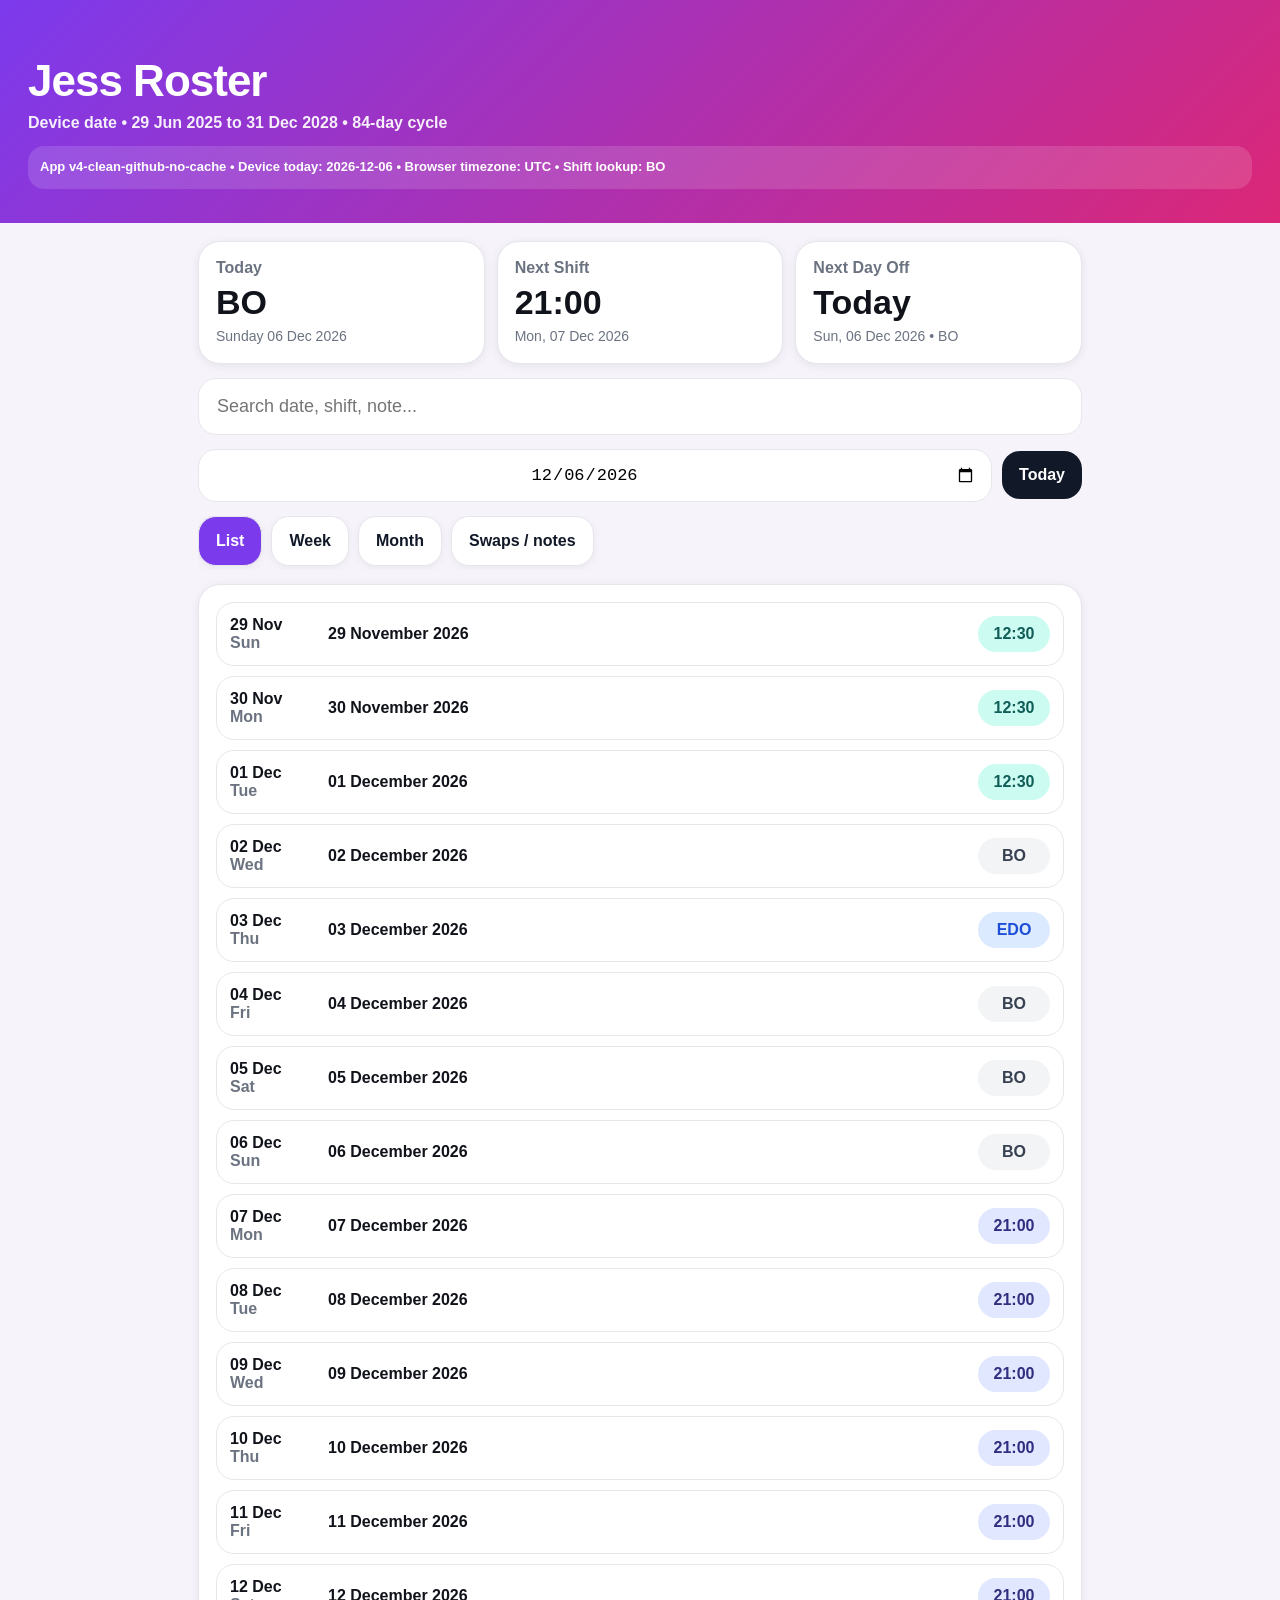
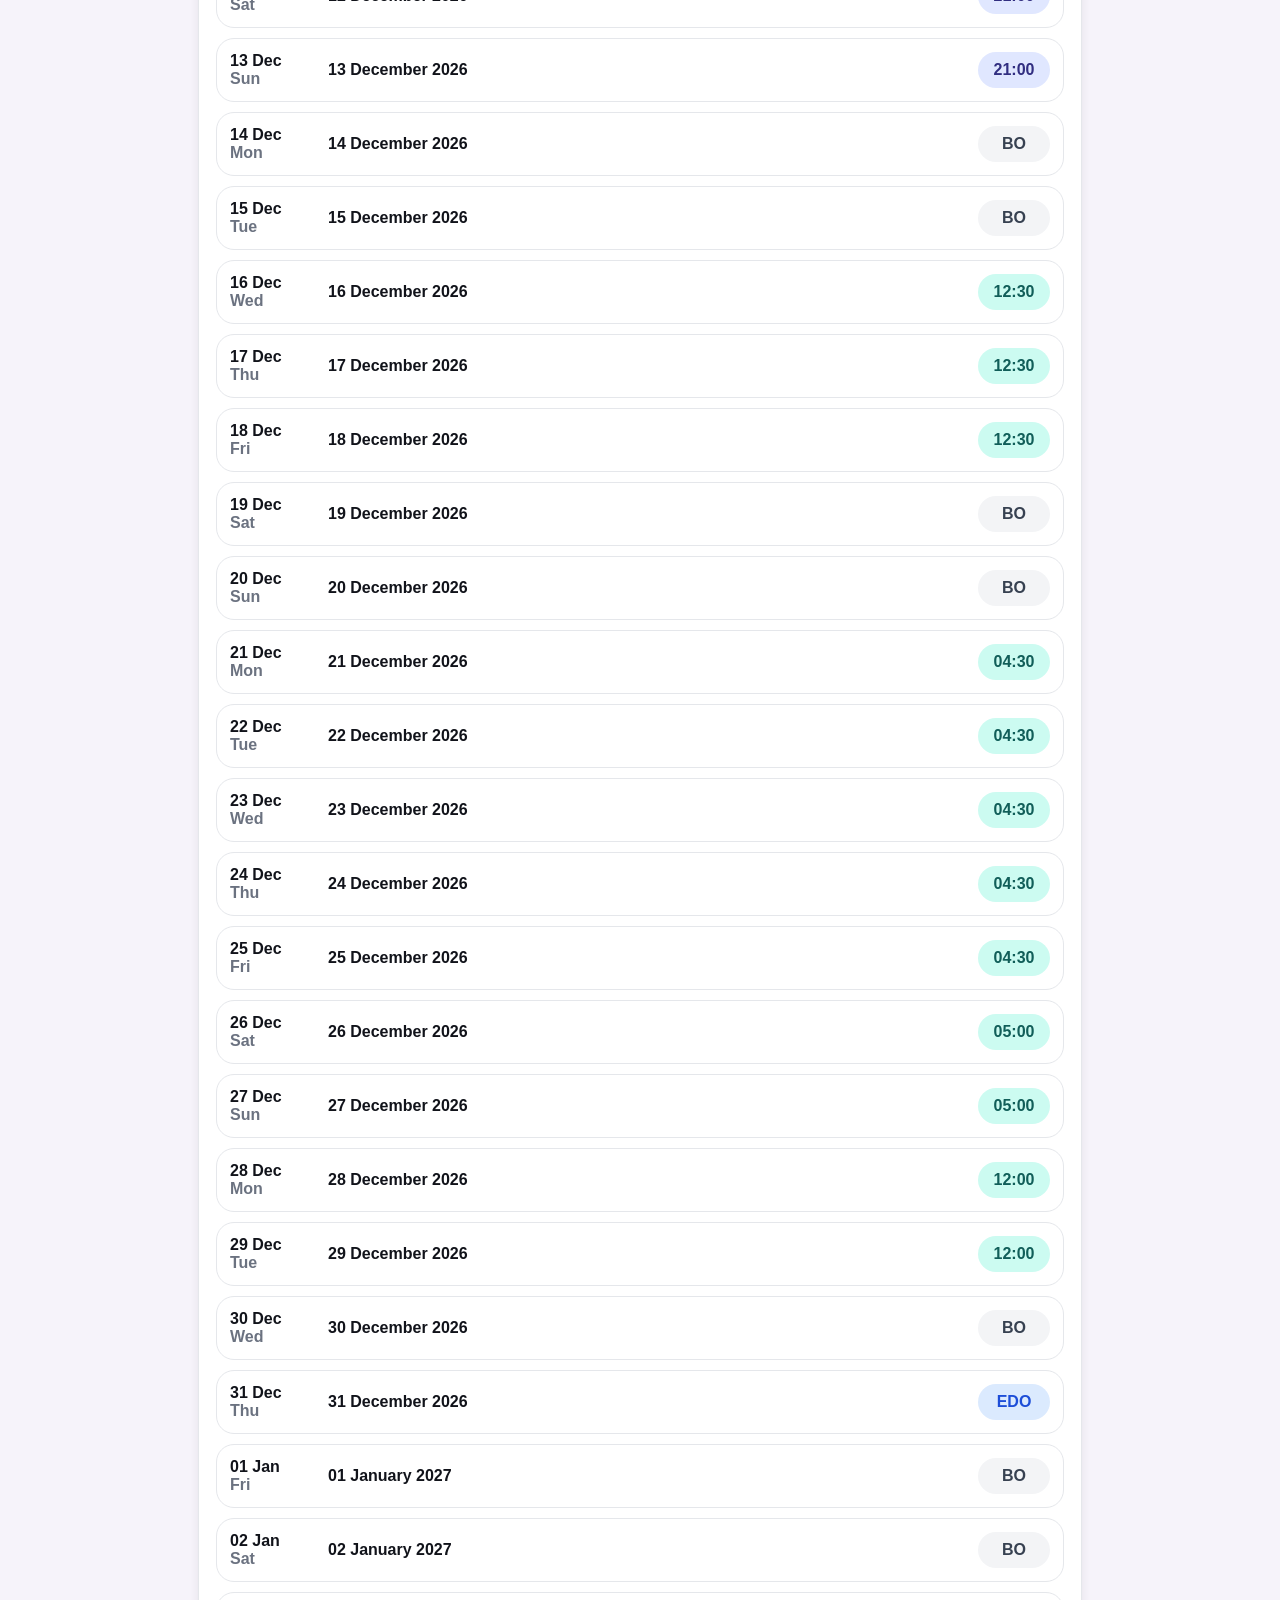
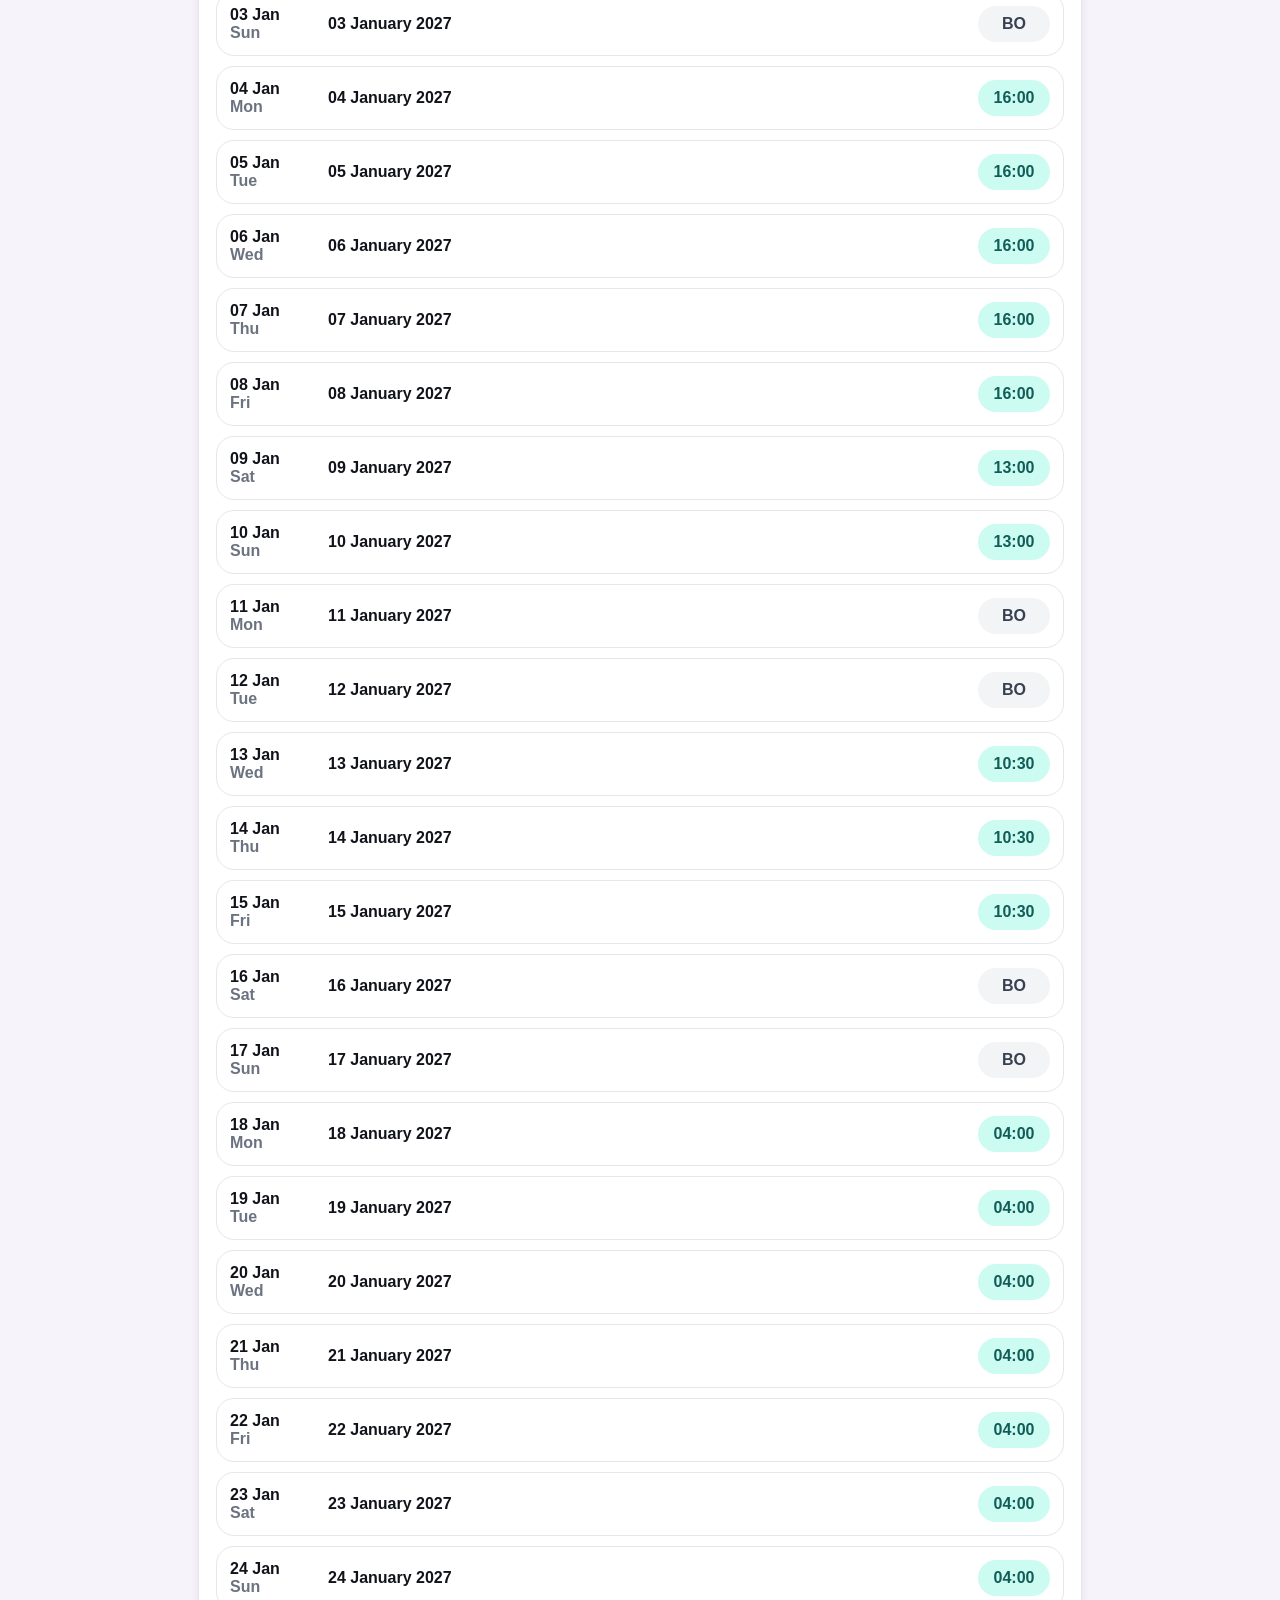
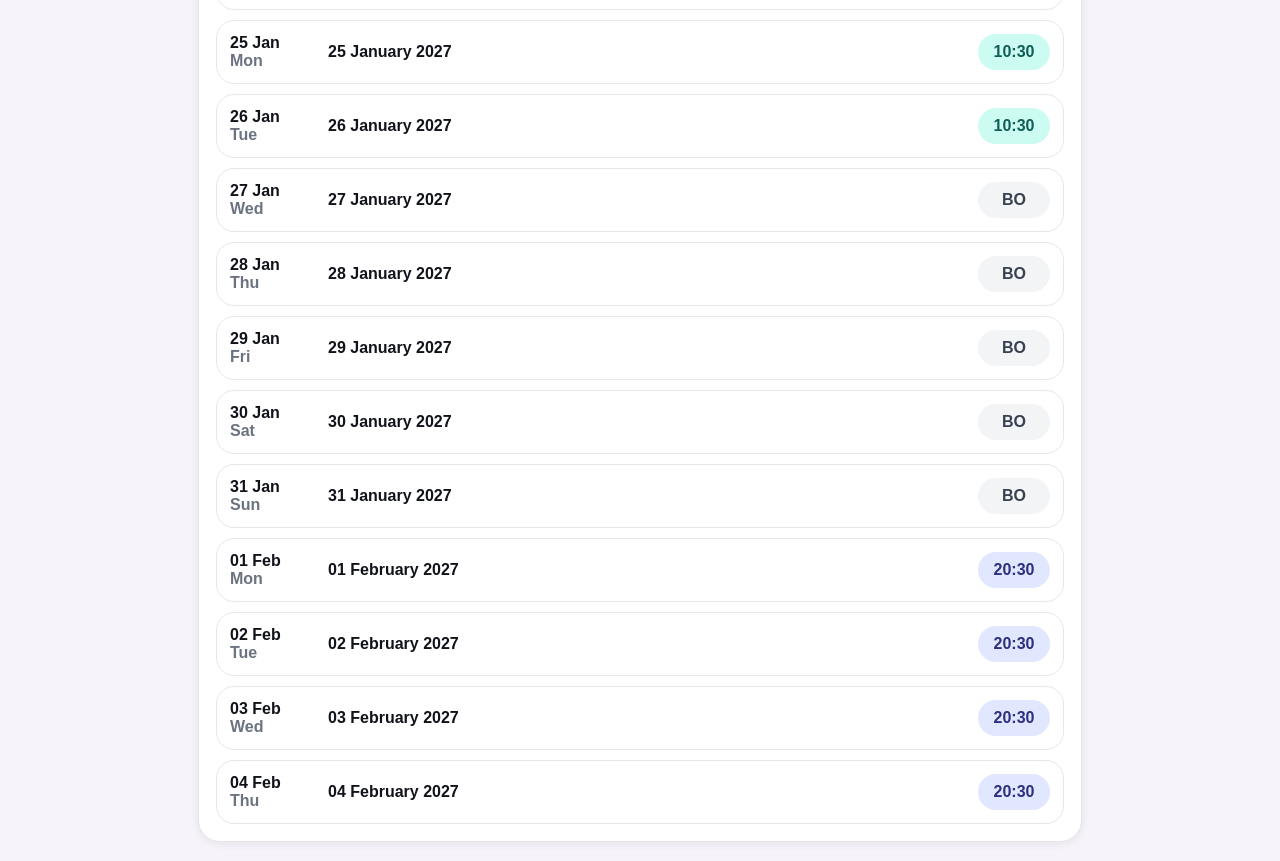
==== commit 57ac800a: "Add files via upload" ====
--- a/index.html
+++ b/index.html
@@ -7,61 +7,69 @@
 <meta name="apple-mobile-web-app-capable" content="yes">
 <meta name="apple-mobile-web-app-status-bar-style" content="black-translucent">
 <meta name="apple-mobile-web-app-title" content="Jess Roster">
-<link rel="manifest" href="manifest.json">
-<link rel="apple-touch-icon" href="icon-192.png">
+<link rel="manifest" href="./manifest.json">
+<link rel="apple-touch-icon" href="./icon-192.png">
 <title>Jess Roster</title>
 <style>
 :root {
   --bg:#f6f3fa; --card:#fff; --ink:#11131a; --muted:#6b7280; --line:#e5e7eb;
-  --purple:#7c3aed; --pink:#db2777; --off:#f3f4f6;
-}
-* { box-sizing:border-box; }
-body { margin:0; background:var(--bg); color:var(--ink); font-family:-apple-system,BlinkMacSystemFont,"Segoe UI",Roboto,Arial,sans-serif; }
-header { padding:56px 28px 34px; color:white; background:linear-gradient(135deg,var(--purple),var(--pink)); }
-h1 { margin:0; font-size:44px; letter-spacing:-1px; }
-header p { margin:10px 0 0; font-size:18px; opacity:.9; font-weight:700; }
-main { padding:18px; max-width:920px; margin:auto; }
-.grid { display:grid; grid-template-columns:repeat(3,1fr); gap:14px; }
-.card { background:var(--card); border:1px solid var(--line); border-radius:22px; padding:18px; box-shadow:0 2px 10px #00000012; }
-.label { color:var(--muted); font-weight:800; font-size:17px; }
-.big { font-size:34px; font-weight:900; margin-top:8px; }
-input, button, select, textarea { font:inherit; }
-.search { width:100%; padding:17px 18px; border:1px solid var(--line); border-radius:18px; font-size:20px; margin:16px 0; }
+  --purple:#7c3aed; --pink:#db2777;
+}
+* { box-sizing:border-box; -webkit-tap-highlight-color:transparent; }
+html { -webkit-text-size-adjust:100%; }
+body {
+  margin:0; background:var(--bg); color:var(--ink);
+  font-family:-apple-system,BlinkMacSystemFont,"Segoe UI",Roboto,Arial,sans-serif;
+  padding-bottom:env(safe-area-inset-bottom);
+}
+header {
+  padding:calc(42px + env(safe-area-inset-top)) 22px 26px;
+  color:white; background:linear-gradient(135deg,var(--purple),var(--pink));
+}
+h1 { margin:0; font-size:40px; letter-spacing:-1px; }
+header p { margin:8px 0 0; font-size:16px; opacity:.92; font-weight:700; }
+main { padding:14px; max-width:920px; margin:auto; }
+.grid { display:grid; grid-template-columns:1fr; gap:12px; }
+.card { background:var(--card); border:1px solid var(--line); border-radius:22px; padding:17px; box-shadow:0 2px 10px #00000012; }
+.label { color:var(--muted); font-weight:800; font-size:16px; }
+.big { font-size:34px; font-weight:900; margin-top:8px; line-height:1.05; min-height:38px; }
+.small { color:var(--muted); font-size:14px; margin-top:5px; min-height:18px; }
+.search { width:100%; padding:17px 18px; border:1px solid var(--line); border-radius:18px; font-size:18px; margin:14px 0; }
 .datebar { display:flex; gap:10px; align-items:center; }
-.datebar input { flex:1; padding:16px; border-radius:18px; border:1px solid var(--line); text-align:center; font-size:18px; }
-button { border:0; border-radius:18px; padding:16px 18px; font-weight:900; background:#111827; color:white; cursor:pointer; }
-.tabs { display:flex; gap:10px; overflow:auto; margin:16px 0; padding-bottom:4px; }
+.datebar input { min-width:0; flex:1; padding:15px; border-radius:18px; border:1px solid var(--line); text-align:center; font-size:17px; }
+button { border:0; border-radius:18px; padding:15px 17px; font-weight:900; background:#111827; color:white; cursor:pointer; font-size:16px; }
+.tabs { display:flex; gap:9px; overflow:auto; margin:14px 0; padding-bottom:4px; }
 .tabs button { white-space:nowrap; background:white; color:#111827; border:1px solid var(--line); box-shadow:0 2px 8px #0000000d; }
 .tabs button.active { background:var(--purple); color:white; }
 .rows { display:grid; gap:10px; }
-.row { display:grid; grid-template-columns:110px 1fr 88px; gap:12px; align-items:center; padding:14px; border:1px solid var(--line); border-radius:18px; background:white; }
+.row { display:grid; grid-template-columns:88px 1fr 76px; gap:10px; align-items:center; padding:13px; border:1px solid var(--line); border-radius:18px; background:white; }
 .row .d { font-weight:900; }
 .row .w { color:var(--muted); font-weight:700; }
-.pill { justify-self:end; min-width:76px; text-align:center; border-radius:999px; padding:9px 12px; font-weight:900; background:#eef2ff; }
+.pill { justify-self:end; min-width:72px; text-align:center; border-radius:999px; padding:9px 10px; font-weight:900; background:#eef2ff; }
 .pill.off { background:#f3f4f6; color:#374151; }
 .pill.day { background:#ccfbf1; color:#115e59; }
 .pill.night { background:#e0e7ff; color:#312e81; }
 .pill.leave { background:#fef3c7; color:#92400e; }
 .pill.edo { background:#dbeafe; color:#1d4ed8; }
-.monthHead { display:flex; align-items:center; justify-content:space-between; margin-bottom:12px; }
-.monthHead h2 { margin:0; font-size:24px; }
-.monthGrid { display:grid; grid-template-columns:repeat(7,1fr); gap:7px; }
-.dow { text-align:center; font-size:13px; font-weight:900; color:var(--muted); }
-.daycell { min-height:78px; background:white; border:1px solid var(--line); border-radius:14px; padding:8px; }
+.monthHead { display:flex; align-items:center; justify-content:space-between; margin-bottom:12px; gap:10px; }
+.monthHead h2 { margin:0; font-size:21px; text-align:center; }
+.monthGrid { display:grid; grid-template-columns:repeat(7,1fr); gap:6px; }
+.dow { text-align:center; font-size:12px; font-weight:900; color:var(--muted); }
+.daycell { min-height:66px; background:white; border:1px solid var(--line); border-radius:14px; padding:6px; }
 .daycell.other { opacity:.35; }
 .daycell.today { outline:3px solid var(--purple); }
 .num { font-weight:900; }
-.shift { margin-top:6px; display:inline-block; font-weight:900; font-size:13px; border-radius:999px; padding:5px 7px; background:#eef2ff; }
-textarea { width:100%; border:1px solid var(--line); border-radius:14px; padding:12px; min-height:90px; }
+.shift { margin-top:5px; display:inline-block; font-weight:900; font-size:12px; border-radius:999px; padding:5px 6px; background:#eef2ff; }
+textarea { width:100%; border:1px solid var(--line); border-radius:14px; padding:12px; min-height:90px; font-size:16px; }
 .note { border:1px solid var(--line); background:white; border-radius:16px; padding:12px; margin-bottom:10px; }
-.small { color:var(--muted); font-size:14px; }
-@media (max-width:720px) {
-  h1 { font-size:40px; }
-  main { padding:14px; }
-  .grid { grid-template-columns:1fr; }
-  .big { font-size:32px; }
-  .row { grid-template-columns:90px 1fr 76px; }
-  .daycell { min-height:68px; padding:6px; }
+.debug { margin-top:14px; padding:12px; border-radius:16px; background:#ffffff22; color:white; font-size:13px; font-weight:700; line-height:1.45; overflow-wrap:anywhere; }
+@media (min-width:720px) {
+  header { padding:56px 28px 34px; }
+  h1 { font-size:44px; }
+  main { padding:18px; }
+  .grid { grid-template-columns:repeat(3,1fr); }
+  .big { font-size:34px; }
+  .daycell { min-height:78px; padding:8px; }
 }
 </style>
 </head>
@@ -69,6 +77,7 @@
 <header>
   <h1>Jess Roster</h1>
   <p>Device date • 29 Jun 2025 to 31 Dec 2028 • 84-day cycle</p>
+  <div class="debug" id="debugBox">Loading v4-clean-github-no-cache...</div>
 </header>
 <main>
   <section class="grid">
@@ -81,47 +90,73 @@
 
   <div class="datebar">
     <input id="jumpDate" type="date">
-    <button onclick="jumpToToday()">Today</button>
+    <button id="todayButton" type="button">Today</button>
   </div>
 
   <nav class="tabs">
-    <button class="active" onclick="setView('list', this)">List</button>
-    <button onclick="setView('week', this)">Week</button>
-    <button onclick="setView('month', this)">Month</button>
-    <button onclick="setView('notes', this)">Swaps / notes</button>
+    <button class="active" data-view="list" type="button">List</button>
+    <button data-view="week" type="button">Week</button>
+    <button data-view="month" type="button">Month</button>
+    <button data-view="notes" type="button">Swaps / notes</button>
   </nav>
 
   <section id="content" class="card"></section>
 </main>
 
 <script>
-const TZ = Intl.DateTimeFormat().resolvedOptions().timeZone || "Australia/Melbourne";
-const ROSTER = [{"date": "2025-06-29", "shift": "20:30"}, {"date": "2025-06-30", "shift": "BO"}, {"date": "2025-07-01", "shift": "BO"}, {"date": "2025-07-02", "shift": "12:00"}, {"date": "2025-07-03", "shift": "12:00"}, {"date": "2025-07-04", "shift": "12:00"}, {"date": "2025-07-05", "shift": "BO"}, {"date": "2025-07-06", "shift": "BO"}, {"date": "2025-07-07", "shift": "05:30"}, {"date": "2025-07-08", "shift": "05:30"}, {"date": "2025-07-09", "shift": "05:30"}, {"date": "2025-07-10", "shift": "05:30"}, {"date": "2025-07-11", "shift": "05:30"}, {"date": "2025-07-12", "shift": "12:30"}, {"date": "2025-07-13", "shift": "12:30"}, {"date": "2025-07-14", "shift": "12:30"}, {"date": "2025-07-15", "shift": "12:30"}, {"date": "2025-07-16", "shift": "BO"}, {"date": "2025-07-17", "shift": "EDO"}, {"date": "2025-07-18", "shift": "BO"}, {"date": "2025-07-19", "shift": "BO"}, {"date": "2025-07-20", "shift": "BO"}, {"date": "2025-07-21", "shift": "21:00"}, {"date": "2025-07-22", "shift": "21:00"}, {"date": "2025-07-23", "shift": "21:00"}, {"date": "2025-07-24", "shift": "21:00"}, {"date": "2025-07-25", "shift": "21:00"}, {"date": "2025-07-26", "shift": "21:00"}, {"date": "2025-07-27", "shift": "21:00"}, {"date": "2025-07-28", "shift": "BO"}, {"date": "2025-07-29", "shift": "BO"}, {"date": "2025-07-30", "shift": "12:30"}, {"date": "2025-07-31", "shift": "12:30"}, {"date": "2025-08-01", "shift": "12:30"}, {"date": "2025-08-02", "shift": "BO"}, {"date": "2025-08-03", "shift": "BO"}, {"date": "2025-08-04", "shift": "04:30"}, {"date": "2025-08-05", "shift": "04:30"}, {"date": "2025-08-06", "shift": "04:30"}, {"date": "2025-08-07", "shift": "04:30"}, {"date": "2025-08-08", "shift": "04:30"}, {"date": "2025-08-09", "shift": "05:00"}, {"date": "2025-08-10", "shift": "05:00"}, {"date": "2025-08-11", "shift": "12:00"}, {"date": "2025-08-12", "shift": "12:00"}, {"date": "2025-08-13", "shift": "BO"}, {"date": "2025-08-14", "shift": "EDO"}, {"date": "2025-08-15", "shift": "BO"}, {"date": "2025-08-16", "shift": "BO"}, {"date": "2025-08-17", "shift": "BO"}, {"date": "2025-08-18", "shift": "16:00"}, {"date": "2025-08-19", "shift": "16:00"}, {"date": "2025-08-20", "shift": "16:00"}, {"date": "2025-08-21", "shift": "16:00"}, {"date": "2025-08-22", "shift": "16:00"}, {"date": "2025-08-23", "shift": "13:00"}, {"date": "2025-08-24", "shift": "13:00"}, {"date": "2025-08-25", "shift": "BO"}, {"date": "2025-08-26", "shift": "BO"}, {"date": "2025-08-27", "shift": "10:30"}, {"date": "2025-08-28", "shift": "10:30"}, {"date": "2025-08-29", "shift": "10:30"}, {"date": "2025-08-30", "shift": "BO"}, {"date": "2025-08-31", "shift": "BO"}, {"date": "2025-09-01", "shift": "04:00"}, {"date": "2025-09-02", "shift": "04:00"}, {"date": "2025-09-03", "shift": "04:00"}, {"date": "2025-09-04", "shift": "04:00"}, {"date": "2025-09-05", "shift": "04:00"}, {"date": "2025-09-06", "shift": "04:00"}, {"date": "2025-09-07", "shift": "04:00"}, {"date": "2025-09-08", "shift": "10:30"}, {"date": "2025-09-09", "shift": "10:30"}, {"date": "2025-09-10", "shift": "BO"}, {"date": "2025-09-11", "shift": "BO"}, {"date": "2025-09-12", "shift": "BO"}, {"date": "2025-09-13", "shift": "BO"}, {"date": "2025-09-14", "shift": "BO"}, {"date": "2025-09-15", "shift": "20:30"}, {"date": "2025-09-16", "shift": "20:30"}, {"date": "2025-09-17", "shift": "20:30"}, {"date": "2025-09-18", "shift": "20:30"}, {"date": "2025-09-19", "shift": "20:30"}, {"date": "2025-09-20", "shift": "20:30"}, {"date": "2025-09-21", "shift": "20:30"}, {"date": "2025-09-22", "shift": "BO"}, {"date": "2025-09-23", "shift": "BO"}, {"date": "2025-09-24", "shift": "12:00"}, {"date": "2025-09-25", "shift": "12:00"}, {"date": "2025-09-26", "shift": "12:00"}, {"date": "2025-09-27", "shift": "BO"}, {"date": "2025-09-28", "shift": "BO"}, {"date": "2025-09-29", "shift": "05:30"}, {"date": "2025-09-30", "shift": "05:30"}, {"date": "2025-10-01", "shift": "05:30"}, {"date": "2025-10-02", "shift": "05:30"}, {"date": "2025-10-03", "shift": "05:30"}, {"date": "2025-10-04", "shift": "12:30"}, {"date": "2025-10-05", "shift": "12:30"}, {"date": "2025-10-06", "shift": "12:30"}, {"date": "2025-10-07", "shift": "12:30"}, {"date": "2025-10-08", "shift": "BO"}, {"date": "2025-10-09", "shift": "EDO"}, {"date": "2025-10-10", "shift": "BO"}, {"date": "2025-10-11", "shift": "BO"}, {"date": "2025-10-12", "shift": "BO"}, {"date": "2025-10-13", "shift": "21:00"}, {"date": "2025-10-14", "shift": "21:00"}, {"date": "2025-10-15", "shift": "21:00"}, {"date": "2025-10-16", "shift": "21:00"}, {"date": "2025-10-17", "shift": "21:00"}, {"date": "2025-10-18", "shift": "21:00"}, {"date": "2025-10-19", "shift": "21:00"}, {"date": "2025-10-20", "shift": "BO"}, {"date": "2025-10-21", "shift": "BO"}, {"date": "2025-10-22", "shift": "12:30"}, {"date": "2025-10-23", "shift": "12:30"}, {"date": "2025-10-24", "shift": "12:30"}, {"date": "2025-10-25", "shift": "BO"}, {"date": "2025-10-26", "shift": "BO"}, {"date": "2025-10-27", "shift": "04:30"}, {"date": "2025-10-28", "shift": "04:30"}, {"date": "2025-10-29", "shift": "04:30"}, {"date": "2025-10-30", "shift": "04:30"}, {"date": "2025-10-31", "shift": "04:30"}, {"date": "2025-11-01", "shift": "05:00"}, {"date": "2025-11-02", "shift": "05:00"}, {"date": "2025-11-03", "shift": "12:00"}, {"date": "2025-11-04", "shift": "12:00"}, {"date": "2025-11-05", "shift": "BO"}, {"date": "2025-11-06", "shift": "EDO"}, {"date": "2025-11-07", "shift": "BO"}, {"date": "2025-11-08", "shift": "BO"}, {"date": "2025-11-09", "shift": "BO"}, {"date": "2025-11-10", "shift": "16:00"}, {"date": "2025-11-11", "shift": "16:00"}, {"date": "2025-11-12", "shift": "16:00"}, {"date": "2025-11-13", "shift": "16:00"}, {"date": "2025-11-14", "shift": "16:00"}, {"date": "2025-11-15", "shift": "13:00"}, {"date": "2025-11-16", "shift": "13:00"}, {"date": "2025-11-17", "shift": "BO"}, {"date": "2025-11-18", "shift": "BO"}, {"date": "2025-11-19", "shift": "10:30"}, {"date": "2025-11-20", "shift": "10:30"}, {"date": "2025-11-21", "shift": "10:30"}, {"date": "2025-11-22", "shift": "BO"}, {"date": "2025-11-23", "shift": "BO"}, {"date": "2025-11-24", "shift": "04:00"}, {"date": "2025-11-25", "shift": "04:00"}, {"date": "2025-11-26", "shift": "04:00"}, {"date": "2025-11-27", "shift": "04:00"}, {"date": "2025-11-28", "shift": "04:00"}, {"date": "2025-11-29", "shift": "04:00"}, {"date": "2025-11-30", "shift": "04:00"}, {"date": "2025-12-01", "shift": "10:30"}, {"date": "2025-12-02", "shift": "10:30"}, {"date": "2025-12-03", "shift": "BO"}, {"date": "2025-12-04", "shift": "BO"}, {"date": "2025-12-05", "shift": "BO"}, {"date": "2025-12-06", "shift": "BO"}, {"date": "2025-12-07", "shift": "BO"}, {"date": "2025-12-08", "shift": "20:30"}, {"date": "2025-12-09", "shift": "20:30"}, {"date": "2025-12-10", "shift": "20:30"}, {"date": "2025-12-11", "shift": "20:30"}, {"date": "2025-12-12", "shift": "20:30"}, {"date": "2025-12-13", "shift": "20:30"}, {"date": "2025-12-14", "shift": "20:30"}, {"date": "2025-12-15", "shift": "BO"}, {"date": "2025-12-16", "shift": "BO"}, {"date": "2025-12-17", "shift": "12:00"}, {"date": "2025-12-18", "shift": "12:00"}, {"date": "2025-12-19", "shift": "12:00"}, {"date": "2025-12-20", "shift": "BO"}, {"date": "2025-12-21", "shift": "BO"}, {"date": "2025-12-22", "shift": "05:30"}, {"date": "2025-12-23", "shift": "05:30"}, {"date": "2025-12-24", "shift": "05:30"}, {"date": "2025-12-25", "shift": "05:30"}, {"date": "2025-12-26", "shift": "05:30"}, {"date": "2025-12-27", "shift": "12:30"}, {"date": "2025-12-28", "shift": "12:30"}, {"date": "2025-12-29", "shift": "12:30"}, {"date": "2025-12-30", "shift": "12:30"}, {"date": "2025-12-31", "shift": "BO"}, {"date": "2026-01-01", "shift": "EDO"}, {"date": "2026-01-02", "shift": "BO"}, {"date": "2026-01-03", "shift": "BO"}, {"date": "2026-01-04", "shift": "BO"}, {"date": "2026-01-05", "shift": "21:00"}, {"date": "2026-01-06", "shift": "21:00"}, {"date": "2026-01-07", "shift": "21:00"}, {"date": "2026-01-08", "shift": "21:00"}, {"date": "2026-01-09", "shift": "21:00"}, {"date": "2026-01-10", "shift": "21:00"}, {"date": "2026-01-11", "shift": "21:00"}, {"date": "2026-01-12", "shift": "BO"}, {"date": "2026-01-13", "shift": "BO"}, {"date": "2026-01-14", "shift": "12:30"}, {"date": "2026-01-15", "shift": "12:30"}, {"date": "2026-01-16", "shift": "12:30"}, {"date": "2026-01-17", "shift": "BO"}, {"date": "2026-01-18", "shift": "BO"}, {"date": "2026-01-19", "shift": "04:30"}, {"date": "2026-01-20", "shift": "04:30"}, {"date": "2026-01-21", "shift": "04:30"}, {"date": "2026-01-22", "shift": "04:30"}, {"date": "2026-01-23", "shift": "04:30"}, {"date": "2026-01-24", "shift": "05:00"}, {"date": "2026-01-25", "shift": "05:00"}, {"date": "2026-01-26", "shift": "12:00"}, {"date": "2026-01-27", "shift": "12:00"}, {"date": "2026-01-28", "shift": "BO"}, {"date": "2026-01-29", "shift": "EDO"}, {"date": "2026-01-30", "shift": "BO"}, {"date": "2026-01-31", "shift": "BO"}, {"date": "2026-02-01", "shift": "BO"}, {"date": "2026-02-02", "shift": "16:00"}, {"date": "2026-02-03", "shift": "16:00"}, {"date": "2026-02-04", "shift": "16:00"}, {"date": "2026-02-05", "shift": "16:00"}, {"date": "2026-02-06", "shift": "16:00"}, {"date": "2026-02-07", "shift": "13:00"}, {"date": "2026-02-08", "shift": "13:00"}, {"date": "2026-02-09", "shift": "BO"}, {"date": "2026-02-10", "shift": "BO"}, {"date": "2026-02-11", "shift": "10:30"}, {"date": "2026-02-12", "shift": "10:30"}, {"date": "2026-02-13", "shift": "10:30"}, {"date": "2026-02-14", "shift": "BO"}, {"date": "2026-02-15", "shift": "BO"}, {"date": "2026-02-16", "shift": "04:00"}, {"date": "2026-02-17", "shift": "04:00"}, {"date": "2026-02-18", "shift": "04:00"}, {"date": "2026-02-19", "shift": "04:00"}, {"date": "2026-02-20", "shift": "04:00"}, {"date": "2026-02-21", "shift": "04:00"}, {"date": "2026-02-22", "shift": "04:00"}, {"date": "2026-02-23", "shift": "10:30"}, {"date": "2026-02-24", "shift": "10:30"}, {"date": "2026-02-25", "shift": "BO"}, {"date": "2026-02-26", "shift": "BO"}, {"date": "2026-02-27", "shift": "BO"}, {"date": "2026-02-28", "shift": "BO"}, {"date": "2026-03-01", "shift": "BO"}, {"date": "2026-03-02", "shift": "20:30"}, {"date": "2026-03-03", "shift": "20:30"}, {"date": "2026-03-04", "shift": "20:30"}, {"date": "2026-03-05", "shift": "20:30"}, {"date": "2026-03-06", "shift": "20:30"}, {"date": "2026-03-07", "shift": "20:30"}, {"date": "2026-03-08", "shift": "20:30"}, {"date": "2026-03-09", "shift": "BO"}, {"date": "2026-03-10", "shift": "BO"}, {"date": "2026-03-11", "shift": "12:00"}, {"date": "2026-03-12", "shift": "12:00"}, {"date": "2026-03-13", "shift": "12:00"}, {"date": "2026-03-14", "shift": "BO"}, {"date": "2026-03-15", "shift": "BO"}, {"date": "2026-03-16", "shift": "05:30"}, {"date": "2026-03-17", "shift": "05:30"}, {"date": "2026-03-18", "shift": "05:30"}, {"date": "2026-03-19", "shift": "05:30"}, {"date": "2026-03-20", "shift": "05:30"}, {"date": "2026-03-21", "shift": "12:30"}, {"date": "2026-03-22", "shift": "12:30"}, {"date": "2026-03-23", "shift": "12:30"}, {"date": "2026-03-24", "shift": "12:30"}, {"date": "2026-03-25", "shift": "BO"}, {"date": "2026-03-26", "shift": "EDO"}, {"date": "2026-03-27", "shift": "BO"}, {"date": "2026-03-28", "shift": "BO"}, {"date": "2026-03-29", "shift": "BO"}, {"date": "2026-03-30", "shift": "21:00"}, {"date": "2026-03-31", "shift": "21:00"}, {"date": "2026-04-01", "shift": "21:00"}, {"date": "2026-04-02", "shift": "21:00"}, {"date": "2026-04-03", "shift": "21:00"}, {"date": "2026-04-04", "shift": "21:00"}, {"date": "2026-04-05", "shift": "21:00"}, {"date": "2026-04-06", "shift": "BO"}, {"date": "2026-04-07", "shift": "BO"}, {"date": "2026-04-08", "shift": "12:30"}, {"date": "2026-04-09", "shift": "12:30"}, {"date": "2026-04-10", "shift": "12:30"}, {"date": "2026-04-11", "shift": "BO"}, {"date": "2026-04-12", "shift": "BO"}, {"date": "2026-04-13", "shift": "04:30"}, {"date": "2026-04-14", "shift": "04:30"}, {"date": "2026-04-15", "shift": "04:30"}, {"date": "2026-04-16", "shift": "04:30"}, {"date": "2026-04-17", "shift": "04:30"}, {"date": "2026-04-18", "shift": "05:00"}, {"date": "2026-04-19", "shift": "05:00"}, {"date": "2026-04-20", "shift": "12:00"}, {"date": "2026-04-21", "shift": "12:00"}, {"date": "2026-04-22", "shift": "BO"}, {"date": "2026-04-23", "shift": "EDO"}, {"date": "2026-04-24", "shift": "BO"}, {"date": "2026-04-25", "shift": "BO"}, {"date": "2026-04-26", "shift": "BO"}, {"date": "2026-04-27", "shift": "16:00"}, {"date": "2026-04-28", "shift": "16:00"}, {"date": "2026-04-29", "shift": "16:00"}, {"date": "2026-04-30", "shift": "16:00"}, {"date": "2026-05-01", "shift": "16:00"}, {"date": "2026-05-02", "shift": "13:00"}, {"date": "2026-05-03", "shift": "13:00"}, {"date": "2026-05-04", "shift": "BO"}, {"date": "2026-05-05", "shift": "BO"}, {"date": "2026-05-06", "shift": "10:30"}, {"date": "2026-05-07", "shift": "10:30"}, {"date": "2026-05-08", "shift": "10:30"}, {"date": "2026-05-09", "shift": "BO"}, {"date": "2026-05-10", "shift": "BO"}, {"date": "2026-05-11", "shift": "04:00"}, {"date": "2026-05-12", "shift": "04:00"}, {"date": "2026-05-13", "shift": "04:00"}, {"date": "2026-05-14", "shift": "04:00"}, {"date": "2026-05-15", "shift": "04:00"}, {"date": "2026-05-16", "shift": "04:00"}, {"date": "2026-05-17", "shift": "04:00"}, {"date": "2026-05-18", "shift": "10:30"}, {"date": "2026-05-19", "shift": "10:30"}, {"date": "2026-05-20", "shift": "BO"}, {"date": "2026-05-21", "shift": "BO"}, {"date": "2026-05-22", "shift": "BO"}, {"date": "2026-05-23", "shift": "BO"}, {"date": "2026-05-24", "shift": "BO"}, {"date": "2026-05-25", "shift": "20:30"}, {"date": "2026-05-26", "shift": "20:30"}, {"date": "2026-05-27", "shift": "20:30"}, {"date": "2026-05-28", "shift": "20:30"}, {"date": "2026-05-29", "shift": "20:30"}, {"date": "2026-05-30", "shift": "20:30"}, {"date": "2026-05-31", "shift": "20:30"}, {"date": "2026-06-01", "shift": "BO"}, {"date": "2026-06-02", "shift": "BO"}, {"date": "2026-06-03", "shift": "12:00"}, {"date": "2026-06-04", "shift": "12:00"}, {"date": "2026-06-05", "shift": "12:00"}, {"date": "2026-06-06", "shift": "BO"}, {"date": "2026-06-07", "shift": "BO"}, {"date": "2026-06-08", "shift": "05:30"}, {"date": "2026-06-09", "shift": "05:30"}, {"date": "2026-06-10", "shift": "05:30"}, {"date": "2026-06-11", "shift": "05:30"}, {"date": "2026-06-12", "shift": "05:30"}, {"date": "2026-06-13", "shift": "12:30"}, {"date": "2026-06-14", "shift": "12:30"}, {"date": "2026-06-15", "shift": "12:30"}, {"date": "2026-06-16", "shift": "12:30"}, {"date": "2026-06-17", "shift": "BO"}, {"date": "2026-06-18", "shift": "EDO"}, {"date": "2026-06-19", "shift": "BO"}, {"date": "2026-06-20", "shift": "BO"}, {"date": "2026-06-21", "shift": "BO"}, {"date": "2026-06-22", "shift": "21:00"}, {"date": "2026-06-23", "shift": "21:00"}, {"date": "2026-06-24", "shift": "21:00"}, {"date": "2026-06-25", "shift": "21:00"}, {"date": "2026-06-26", "shift": "21:00"}, {"date": "2026-06-27", "shift": "21:00"}, {"date": "2026-06-28", "shift": "21:00"}, {"date": "2026-06-29", "shift": "BO"}, {"date": "2026-06-30", "shift": "BO"}, {"date": "2026-07-01", "shift": "12:30"}, {"date": "2026-07-02", "shift": "12:30"}, {"date": "2026-07-03", "shift": "12:30"}, {"date": "2026-07-04", "shift": "BO"}, {"date": "2026-07-05", "shift": "BO"}, {"date": "2026-07-06", "shift": "04:30"}, {"date": "2026-07-07", "shift": "04:30"}, {"date": "2026-07-08", "shift": "04:30"}, {"date": "2026-07-09", "shift": "04:30"}, {"date": "2026-07-10", "shift": "04:30"}, {"date": "2026-07-11", "shift": "05:00"}, {"date": "2026-07-12", "shift": "05:00"}, {"date": "2026-07-13", "shift": "12:00"}, {"date": "2026-07-14", "shift": "12:00"}, {"date": "2026-07-15", "shift": "BO"}, {"date": "2026-07-16", "shift": "EDO"}, {"date": "2026-07-17", "shift": "BO"}, {"date": "2026-07-18", "shift": "BO"}, {"date": "2026-07-19", "shift": "BO"}, {"date": "2026-07-20", "shift": "16:00"}, {"date": "2026-07-21", "shift": "16:00"}, {"date": "2026-07-22", "shift": "16:00"}, {"date": "2026-07-23", "shift": "16:00"}, {"date": "2026-07-24", "shift": "16:00"}, {"date": "2026-07-25", "shift": "13:00"}, {"date": "2026-07-26", "shift": "13:00"}, {"date": "2026-07-27", "shift": "BO"}, {"date": "2026-07-28", "shift": "BO"}, {"date": "2026-07-29", "shift": "10:30"}, {"date": "2026-07-30", "shift": "10:30"}, {"date": "2026-07-31", "shift": "10:30"}, {"date": "2026-08-01", "shift": "BO"}, {"date": "2026-08-02", "shift": "BO"}, {"date": "2026-08-03", "shift": "04:00"}, {"date": "2026-08-04", "shift": "04:00"}, {"date": "2026-08-05", "shift": "04:00"}, {"date": "2026-08-06", "shift": "04:00"}, {"date": "2026-08-07", "shift": "04:00"}, {"date": "2026-08-08", "shift": "04:00"}, {"date": "2026-08-09", "shift": "04:00"}, {"date": "2026-08-10", "shift": "10:30"}, {"date": "2026-08-11", "shift": "10:30"}, {"date": "2026-08-12", "shift": "BO"}, {"date": "2026-08-13", "shift": "BO"}, {"date": "2026-08-14", "shift": "BO"}, {"date": "2026-08-15", "shift": "BO"}, {"date": "2026-08-16", "shift": "BO"}, {"date": "2026-08-17", "shift": "20:30"}, {"date": "2026-08-18", "shift": "20:30"}, {"date": "2026-08-19", "shift": "20:30"}, {"date": "2026-08-20", "shift": "20:30"}, {"date": "2026-08-21", "shift": "20:30"}, {"date": "2026-08-22", "shift": "20:30"}, {"date": "2026-08-23", "shift": "20:30"}, {"date": "2026-08-24", "shift": "BO"}, {"date": "2026-08-25", "shift": "BO"}, {"date": "2026-08-26", "shift": "12:00"}, {"date": "2026-08-27", "shift": "12:00"}, {"date": "2026-08-28", "shift": "12:00"}, {"date": "2026-08-29", "shift": "BO"}, {"date": "2026-08-30", "shift": "BO"}, {"date": "2026-08-31", "shift": "05:30"}, {"date": "2026-09-01", "shift": "05:30"}, {"date": "2026-09-02", "shift": "05:30"}, {"date": "2026-09-03", "shift": "05:30"}, {"date": "2026-09-04", "shift": "05:30"}, {"date": "2026-09-05", "shift": "12:30"}, {"date": "2026-09-06", "shift": "12:30"}, {"date": "2026-09-07", "shift": "12:30"}, {"date": "2026-09-08", "shift": "12:30"}, {"date": "2026-09-09", "shift": "BO"}, {"date": "2026-09-10", "shift": "EDO"}, {"date": "2026-09-11", "shift": "BO"}, {"date": "2026-09-12", "shift": "BO"}, {"date": "2026-09-13", "shift": "BO"}, {"date": "2026-09-14", "shift": "21:00"}, {"date": "2026-09-15", "shift": "21:00"}, {"date": "2026-09-16", "shift": "21:00"}, {"date": "2026-09-17", "shift": "21:00"}, {"date": "2026-09-18", "shift": "21:00"}, {"date": "2026-09-19", "shift": "21:00"}, {"date": "2026-09-20", "shift": "21:00"}, {"date": "2026-09-21", "shift": "BO"}, {"date": "2026-09-22", "shift": "BO"}, {"date": "2026-09-23", "shift": "12:30"}, {"date": "2026-09-24", "shift": "12:30"}, {"date": "2026-09-25", "shift": "12:30"}, {"date": "2026-09-26", "shift": "BO"}, {"date": "2026-09-27", "shift": "BO"}, {"date": "2026-09-28", "shift": "04:30"}, {"date": "2026-09-29", "shift": "04:30"}, {"date": "2026-09-30", "shift": "04:30"}, {"date": "2026-10-01", "shift": "04:30"}, {"date": "2026-10-02", "shift": "04:30"}, {"date": "2026-10-03", "shift": "05:00"}, {"date": "2026-10-04", "shift": "05:00"}, {"date": "2026-10-05", "shift": "12:00"}, {"date": "2026-10-06", "shift": "12:00"}, {"date": "2026-10-07", "shift": "BO"}, {"date": "2026-10-08", "shift": "EDO"}, {"date": "2026-10-09", "shift": "BO"}, {"date": "2026-10-10", "shift": "BO"}, {"date": "2026-10-11", "shift": "BO"}, {"date": "2026-10-12", "shift": "16:00"}, {"date": "2026-10-13", "shift": "16:00"}, {"date": "2026-10-14", "shift": "16:00"}, {"date": "2026-10-15", "shift": "16:00"}, {"date": "2026-10-16", "shift": "16:00"}, {"date": "2026-10-17", "shift": "13:00"}, {"date": "2026-10-18", "shift": "13:00"}, {"date": "2026-10-19", "shift": "BO"}, {"date": "2026-10-20", "shift": "BO"}, {"date": "2026-10-21", "shift": "10:30"}, {"date": "2026-10-22", "shift": "10:30"}, {"date": "2026-10-23", "shift": "10:30"}, {"date": "2026-10-24", "shift": "BO"}, {"date": "2026-10-25", "shift": "BO"}, {"date": "2026-10-26", "shift": "04:00"}, {"date": "2026-10-27", "shift": "04:00"}, {"date": "2026-10-28", "shift": "04:00"}, {"date": "2026-10-29", "shift": "04:00"}, {"date": "2026-10-30", "shift": "04:00"}, {"date": "2026-10-31", "shift": "04:00"}, {"date": "2026-11-01", "shift": "04:00"}, {"date": "2026-11-02", "shift": "10:30"}, {"date": "2026-11-03", "shift": "10:30"}, {"date": "2026-11-04", "shift": "BO"}, {"date": "2026-11-05", "shift": "BO"}, {"date": "2026-11-06", "shift": "BO"}, {"date": "2026-11-07", "shift": "BO"}, {"date": "2026-11-08", "shift": "BO"}, {"date": "2026-11-09", "shift": "20:30"}, {"date": "2026-11-10", "shift": "20:30"}, {"date": "2026-11-11", "shift": "20:30"}, {"date": "2026-11-12", "shift": "20:30"}, {"date": "2026-11-13", "shift": "20:30"}, {"date": "2026-11-14", "shift": "20:30"}, {"date": "2026-11-15", "shift": "20:30"}, {"date": "2026-11-16", "shift": "BO"}, {"date": "2026-11-17", "shift": "BO"}, {"date": "2026-11-18", "shift": "12:00"}, {"date": "2026-11-19", "shift": "12:00"}, {"date": "2026-11-20", "shift": "12:00"}, {"date": "2026-11-21", "shift": "BO"}, {"date": "2026-11-22", "shift": "BO"}, {"date": "2026-11-23", "shift": "05:30"}, {"date": "2026-11-24", "shift": "05:30"}, {"date": "2026-11-25", "shift": "05:30"}, {"date": "2026-11-26", "shift": "05:30"}, {"date": "2026-11-27", "shift": "05:30"}, {"date": "2026-11-28", "shift": "12:30"}, {"date": "2026-11-29", "shift": "12:30"}, {"date": "2026-11-30", "shift": "12:30"}, {"date": "2026-12-01", "shift": "12:30"}, {"date": "2026-12-02", "shift": "BO"}, {"date": "2026-12-03", "shift": "EDO"}, {"date": "2026-12-04", "shift": "BO"}, {"date": "2026-12-05", "shift": "BO"}, {"date": "2026-12-06", "shift": "BO"}, {"date": "2026-12-07", "shift": "21:00"}, {"date": "2026-12-08", "shift": "21:00"}, {"date": "2026-12-09", "shift": "21:00"}, {"date": "2026-12-10", "shift": "21:00"}, {"date": "2026-12-11", "shift": "21:00"}, {"date": "2026-12-12", "shift": "21:00"}, {"date": "2026-12-13", "shift": "21:00"}, {"date": "2026-12-14", "shift": "BO"}, {"date": "2026-12-15", "shift": "BO"}, {"date": "2026-12-16", "shift": "12:30"}, {"date": "2026-12-17", "shift": "12:30"}, {"date": "2026-12-18", "shift": "12:30"}, {"date": "2026-12-19", "shift": "BO"}, {"date": "2026-12-20", "shift": "BO"}, {"date": "2026-12-21", "shift": "04:30"}, {"date": "2026-12-22", "shift": "04:30"}, {"date": "2026-12-23", "shift": "04:30"}, {"date": "2026-12-24", "shift": "04:30"}, {"date": "2026-12-25", "shift": "04:30"}, {"date": "2026-12-26", "shift": "05:00"}, {"date": "2026-12-27", "shift": "05:00"}, {"date": "2026-12-28", "shift": "12:00"}, {"date": "2026-12-29", "shift": "12:00"}, {"date": "2026-12-30", "shift": "BO"}, {"date": "2026-12-31", "shift": "EDO"}, {"date": "2027-01-01", "shift": "BO"}, {"date": "2027-01-02", "shift": "BO"}, {"date": "2027-01-03", "shift": "BO"}, {"date": "2027-01-04", "shift": "16:00"}, {"date": "2027-01-05", "shift": "16:00"}, {"date": "2027-01-06", "shift": "16:00"}, {"date": "2027-01-07", "shift": "16:00"}, {"date": "2027-01-08", "shift": "16:00"}, {"date": "2027-01-09", "shift": "13:00"}, {"date": "2027-01-10", "shift": "13:00"}, {"date": "2027-01-11", "shift": "BO"}, {"date": "2027-01-12", "shift": "BO"}, {"date": "2027-01-13", "shift": "10:30"}, {"date": "2027-01-14", "shift": "10:30"}, {"date": "2027-01-15", "shift": "10:30"}, {"date": "2027-01-16", "shift": "BO"}, {"date": "2027-01-17", "shift": "BO"}, {"date": "2027-01-18", "shift": "04:00"}, {"date": "2027-01-19", "shift": "04:00"}, {"date": "2027-01-20", "shift": "04:00"}, {"date": "2027-01-21", "shift": "04:00"}, {"date": "2027-01-22", "shift": "04:00"}, {"date": "2027-01-23", "shift": "04:00"}, {"date": "2027-01-24", "shift": "04:00"}, {"date": "2027-01-25", "shift": "10:30"}, {"date": "2027-01-26", "shift": "10:30"}, {"date": "2027-01-27", "shift": "BO"}, {"date": "2027-01-28", "shift": "BO"}, {"date": "2027-01-29", "shift": "BO"}, {"date": "2027-01-30", "shift": "BO"}, {"date": "2027-01-31", "shift": "BO"}, {"date": "2027-02-01", "shift": "20:30"}, {"date": "2027-02-02", "shift": "20:30"}, {"date": "2027-02-03", "shift": "20:30"}, {"date": "2027-02-04", "shift": "20:30"}, {"date": "2027-02-05", "shift": "20:30"}, {"date": "2027-02-06", "shift": "20:30"}, {"date": "2027-02-07", "shift": "20:30"}, {"date": "2027-02-08", "shift": "BO"}, {"date": "2027-02-09", "shift": "BO"}, {"date": "2027-02-10", "shift": "12:00"}, {"date": "2027-02-11", "shift": "12:00"}, {"date": "2027-02-12", "shift": "12:00"}, {"date": "2027-02-13", "shift": "BO"}, {"date": "2027-02-14", "shift": "BO"}, {"date": "2027-02-15", "shift": "05:30"}, {"date": "2027-02-16", "shift": "05:30"}, {"date": "2027-02-17", "shift": "05:30"}, {"date": "2027-02-18", "shift": "05:30"}, {"date": "2027-02-19", "shift": "05:30"}, {"date": "2027-02-20", "shift": "12:30"}, {"date": "2027-02-21", "shift": "12:30"}, {"date": "2027-02-22", "shift": "12:30"}, {"date": "2027-02-23", "shift": "12:30"}, {"date": "2027-02-24", "shift": "BO"}, {"date": "2027-02-25", "shift": "EDO"}, {"date": "2027-02-26", "shift": "BO"}, {"date": "2027-02-27", "shift": "BO"}, {"date": "2027-02-28", "shift": "BO"}, {"date": "2027-03-01", "shift": "21:00"}, {"date": "2027-03-02", "shift": "21:00"}, {"date": "2027-03-03", "shift": "21:00"}, {"date": "2027-03-04", "shift": "21:00"}, {"date": "2027-03-05", "shift": "21:00"}, {"date": "2027-03-06", "shift": "21:00"}, {"date": "2027-03-07", "shift": "21:00"}, {"date": "2027-03-08", "shift": "BO"}, {"date": "2027-03-09", "shift": "BO"}, {"date": "2027-03-10", "shift": "12:30"}, {"date": "2027-03-11", "shift": "12:30"}, {"date": "2027-03-12", "shift": "12:30"}, {"date": "2027-03-13", "shift": "BO"}, {"date": "2027-03-14", "shift": "BO"}, {"date": "2027-03-15", "shift": "04:30"}, {"date": "2027-03-16", "shift": "04:30"}, {"date": "2027-03-17", "shift": "04:30"}, {"date": "2027-03-18", "shift": "04:30"}, {"date": "2027-03-19", "shift": "04:30"}, {"date": "2027-03-20", "shift": "05:00"}, {"date": "2027-03-21", "shift": "05:00"}, {"date": "2027-03-22", "shift": "12:00"}, {"date": "2027-03-23", "shift": "12:00"}, {"date": "2027-03-24", "shift": "BO"}, {"date": "2027-03-25", "shift": "EDO"}, {"date": "2027-03-26", "shift": "BO"}, {"date": "2027-03-27", "shift": "BO"}, {"date": "2027-03-28", "shift": "BO"}, {"date": "2027-03-29", "shift": "16:00"}, {"date": "2027-03-30", "shift": "16:00"}, {"date": "2027-03-31", "shift": "16:00"}, {"date": "2027-04-01", "shift": "16:00"}, {"date": "2027-04-02", "shift": "16:00"}, {"date": "2027-04-03", "shift": "13:00"}, {"date": "2027-04-04", "shift": "13:00"}, {"date": "2027-04-05", "shift": "BO"}, {"date": "2027-04-06", "shift": "BO"}, {"date": "2027-04-07", "shift": "10:30"}, {"date": "2027-04-08", "shift": "10:30"}, {"date": "2027-04-09", "shift": "10:30"}, {"date": "2027-04-10", "shift": "BO"}, {"date": "2027-04-11", "shift": "BO"}, {"date": "2027-04-12", "shift": "04:00"}, {"date": "2027-04-13", "shift": "04:00"}, {"date": "2027-04-14", "shift": "04:00"}, {"date": "2027-04-15", "shift": "04:00"}, {"date": "2027-04-16", "shift": "04:00"}, {"date": "2027-04-17", "shift": "04:00"}, {"date": "2027-04-18", "shift": "04:00"}, {"date": "2027-04-19", "shift": "10:30"}, {"date": "2027-04-20", "shift": "10:30"}, {"date": "2027-04-21", "shift": "BO"}, {"date": "2027-04-22", "shift": "BO"}, {"date": "2027-04-23", "shift": "BO"}, {"date": "2027-04-24", "shift": "BO"}, {"date": "2027-04-25", "shift": "BO"}, {"date": "2027-04-26", "shift": "20:30"}, {"date": "2027-04-27", "shift": "20:30"}, {"date": "2027-04-28", "shift": "20:30"}, {"date": "2027-04-29", "shift": "20:30"}, {"date": "2027-04-30", "shift": "20:30"}, {"date": "2027-05-01", "shift": "20:30"}, {"date": "2027-05-02", "shift": "20:30"}, {"date": "2027-05-03", "shift": "BO"}, {"date": "2027-05-04", "shift": "BO"}, {"date": "2027-05-05", "shift": "12:00"}, {"date": "2027-05-06", "shift": "12:00"}, {"date": "2027-05-07", "shift": "12:00"}, {"date": "2027-05-08", "shift": "BO"}, {"date": "2027-05-09", "shift": "BO"}, {"date": "2027-05-10", "shift": "05:30"}, {"date": "2027-05-11", "shift": "05:30"}, {"date": "2027-05-12", "shift": "05:30"}, {"date": "2027-05-13", "shift": "05:30"}, {"date": "2027-05-14", "shift": "05:30"}, {"date": "2027-05-15", "shift": "12:30"}, {"date": "2027-05-16", "shift": "12:30"}, {"date": "2027-05-17", "shift": "12:30"}, {"date": "2027-05-18", "shift": "12:30"}, {"date": "2027-05-19", "shift": "BO"}, {"date": "2027-05-20", "shift": "EDO"}, {"date": "2027-05-21", "shift": "BO"}, {"date": "2027-05-22", "shift": "BO"}, {"date": "2027-05-23", "shift": "BO"}, {"date": "2027-05-24", "shift": "21:00"}, {"date": "2027-05-25", "shift": "21:00"}, {"date": "2027-05-26", "shift": "21:00"}, {"date": "2027-05-27", "shift": "21:00"}, {"date": "2027-05-28", "shift": "21:00"}, {"date": "2027-05-29", "shift": "21:00"}, {"date": "2027-05-30", "shift": "21:00"}, {"date": "2027-05-31", "shift": "BO"}, {"date": "2027-06-01", "shift": "BO"}, {"date": "2027-06-02", "shift": "12:30"}, {"date": "2027-06-03", "shift": "12:30"}, {"date": "2027-06-04", "shift": "12:30"}, {"date": "2027-06-05", "shift": "BO"}, {"date": "2027-06-06", "shift": "BO"}, {"date": "2027-06-07", "shift": "04:30"}, {"date": "2027-06-08", "shift": "04:30"}, {"date": "2027-06-09", "shift": "04:30"}, {"date": "2027-06-10", "shift": "04:30"}, {"date": "2027-06-11", "shift": "04:30"}, {"date": "2027-06-12", "shift": "05:00"}, {"date": "2027-06-13", "shift": "05:00"}, {"date": "2027-06-14", "shift": "12:00"}, {"date": "2027-06-15", "shift": "12:00"}, {"date": "2027-06-16", "shift": "BO"}, {"date": "2027-06-17", "shift": "EDO"}, {"date": "2027-06-18", "shift": "BO"}, {"date": "2027-06-19", "shift": "BO"}, {"date": "2027-06-20", "shift": "BO"}, {"date": "2027-06-21", "shift": "16:00"}, {"date": "2027-06-22", "shift": "16:00"}, {"date": "2027-06-23", "shift": "16:00"}, {"date": "2027-06-24", "shift": "16:00"}, {"date": "2027-06-25", "shift": "16:00"}, {"date": "2027-06-26", "shift": "13:00"}, {"date": "2027-06-27", "shift": "13:00"}, {"date": "2027-06-28", "shift": "BO"}, {"date": "2027-06-29", "shift": "BO"}, {"date": "2027-06-30", "shift": "10:30"}, {"date": "2027-07-01", "shift": "10:30"}, {"date": "2027-07-02", "shift": "10:30"}, {"date": "2027-07-03", "shift": "BO"}, {"date": "2027-07-04", "shift": "BO"}, {"date": "2027-07-05", "shift": "04:00"}, {"date": "2027-07-06", "shift": "04:00"}, {"date": "2027-07-07", "shift": "04:00"}, {"date": "2027-07-08", "shift": "04:00"}, {"date": "2027-07-09", "shift": "04:00"}, {"date": "2027-07-10", "shift": "04:00"}, {"date": "2027-07-11", "shift": "04:00"}, {"date": "2027-07-12", "shift": "10:30"}, {"date": "2027-07-13", "shift": "10:30"}, {"date": "2027-07-14", "shift": "BO"}, {"date": "2027-07-15", "shift": "BO"}, {"date": "2027-07-16", "shift": "BO"}, {"date": "2027-07-17", "shift": "BO"}, {"date": "2027-07-18", "shift": "BO"}, {"date": "2027-07-19", "shift": "20:30"}, {"date": "2027-07-20", "shift": "20:30"}, {"date": "2027-07-21", "shift": "20:30"}, {"date": "2027-07-22", "shift": "20:30"}, {"date": "2027-07-23", "shift": "20:30"}, {"date": "2027-07-24", "shift": "20:30"}, {"date": "2027-07-25", "shift": "20:30"}, {"date": "2027-07-26", "shift": "BO"}, {"date": "2027-07-27", "shift": "BO"}, {"date": "2027-07-28", "shift": "12:00"}, {"date": "2027-07-29", "shift": "12:00"}, {"date": "2027-07-30", "shift": "12:00"}, {"date": "2027-07-31", "shift": "BO"}, {"date": "2027-08-01", "shift": "BO"}, {"date": "2027-08-02", "shift": "05:30"}, {"date": "2027-08-03", "shift": "05:30"}, {"date": "2027-08-04", "shift": "05:30"}, {"date": "2027-08-05", "shift": "05:30"}, {"date": "2027-08-06", "shift": "05:30"}, {"date": "2027-08-07", "shift": "12:30"}, {"date": "2027-08-08", "shift": "12:30"}, {"date": "2027-08-09", "shift": "12:30"}, {"date": "2027-08-10", "shift": "12:30"}, {"date": "2027-08-11", "shift": "BO"}, {"date": "2027-08-12", "shift": "EDO"}, {"date": "2027-08-13", "shift": "BO"}, {"date": "2027-08-14", "shift": "BO"}, {"date": "2027-08-15", "shift": "BO"}, {"date": "2027-08-16", "shift": "21:00"}, {"date": "2027-08-17", "shift": "21:00"}, {"date": "2027-08-18", "shift": "21:00"}, {"date": "2027-08-19", "shift": "21:00"}, {"date": "2027-08-20", "shift": "21:00"}, {"date": "2027-08-21", "shift": "21:00"}, {"date": "2027-08-22", "shift": "21:00"}, {"date": "2027-08-23", "shift": "BO"}, {"date": "2027-08-24", "shift": "BO"}, {"date": "2027-08-25", "shift": "12:30"}, {"date": "2027-08-26", "shift": "12:30"}, {"date": "2027-08-27", "shift": "12:30"}, {"date": "2027-08-28", "shift": "BO"}, {"date": "2027-08-29", "shift": "BO"}, {"date": "2027-08-30", "shift": "04:30"}, {"date": "2027-08-31", "shift": "04:30"}, {"date": "2027-09-01", "shift": "04:30"}, {"date": "2027-09-02", "shift": "04:30"}, {"date": "2027-09-03", "shift": "04:30"}, {"date": "2027-09-04", "shift": "05:00"}, {"date": "2027-09-05", "shift": "05:00"}, {"date": "2027-09-06", "shift": "12:00"}, {"date": "2027-09-07", "shift": "12:00"}, {"date": "2027-09-08", "shift": "BO"}, {"date": "2027-09-09", "shift": "EDO"}, {"date": "2027-09-10", "shift": "BO"}, {"date": "2027-09-11", "shift": "BO"}, {"date": "2027-09-12", "shift": "BO"}, {"date": "2027-09-13", "shift": "16:00"}, {"date": "2027-09-14", "shift": "16:00"}, {"date": "2027-09-15", "shift": "16:00"}, {"date": "2027-09-16", "shift": "16:00"}, {"date": "2027-09-17", "shift": "16:00"}, {"date": "2027-09-18", "shift": "13:00"}, {"date": "2027-09-19", "shift": "13:00"}, {"date": "2027-09-20", "shift": "BO"}, {"date": "2027-09-21", "shift": "BO"}, {"date": "2027-09-22", "shift": "10:30"}, {"date": "2027-09-23", "shift": "10:30"}, {"date": "2027-09-24", "shift": "10:30"}, {"date": "2027-09-25", "shift": "BO"}, {"date": "2027-09-26", "shift": "BO"}, {"date": "2027-09-27", "shift": "04:00"}, {"date": "2027-09-28", "shift": "04:00"}, {"date": "2027-09-29", "shift": "04:00"}, {"date": "2027-09-30", "shift": "04:00"}, {"date": "2027-10-01", "shift": "04:00"}, {"date": "2027-10-02", "shift": "04:00"}, {"date": "2027-10-03", "shift": "04:00"}, {"date": "2027-10-04", "shift": "10:30"}, {"date": "2027-10-05", "shift": "10:30"}, {"date": "2027-10-06", "shift": "BO"}, {"date": "2027-10-07", "shift": "BO"}, {"date": "2027-10-08", "shift": "BO"}, {"date": "2027-10-09", "shift": "BO"}, {"date": "2027-10-10", "shift": "BO"}, {"date": "2027-10-11", "shift": "20:30"}, {"date": "2027-10-12", "shift": "20:30"}, {"date": "2027-10-13", "shift": "20:30"}, {"date": "2027-10-14", "shift": "20:30"}, {"date": "2027-10-15", "shift": "20:30"}, {"date": "2027-10-16", "shift": "20:30"}, {"date": "2027-10-17", "shift": "20:30"}, {"date": "2027-10-18", "shift": "BO"}, {"date": "2027-10-19", "shift": "BO"}, {"date": "2027-10-20", "shift": "12:00"}, {"date": "2027-10-21", "shift": "12:00"}, {"date": "2027-10-22", "shift": "12:00"}, {"date": "2027-10-23", "shift": "BO"}, {"date": "2027-10-24", "shift": "BO"}, {"date": "2027-10-25", "shift": "05:30"}, {"date": "2027-10-26", "shift": "05:30"}, {"date": "2027-10-27", "shift": "05:30"}, {"date": "2027-10-28", "shift": "05:30"}, {"date": "2027-10-29", "shift": "05:30"}, {"date": "2027-10-30", "shift": "12:30"}, {"date": "2027-10-31", "shift": "12:30"}, {"date": "2027-11-01", "shift": "12:30"}, {"date": "2027-11-02", "shift": "12:30"}, {"date": "2027-11-03", "shift": "BO"}, {"date": "2027-11-04", "shift": "EDO"}, {"date": "2027-11-05", "shift": "BO"}, {"date": "2027-11-06", "shift": "BO"}, {"date": "2027-11-07", "shift": "BO"}, {"date": "2027-11-08", "shift": "21:00"}, {"date": "2027-11-09", "shift": "21:00"}, {"date": "2027-11-10", "shift": "21:00"}, {"date": "2027-11-11", "shift": "21:00"}, {"date": "2027-11-12", "shift": "21:00"}, {"date": "2027-11-13", "shift": "21:00"}, {"date": "2027-11-14", "shift": "21:00"}, {"date": "2027-11-15", "shift": "BO"}, {"date": "2027-11-16", "shift": "BO"}, {"date": "2027-11-17", "shift": "12:30"}, {"date": "2027-11-18", "shift": "12:30"}, {"date": "2027-11-19", "shift": "12:30"}, {"date": "2027-11-20", "shift": "BO"}, {"date": "2027-11-21", "shift": "BO"}, {"date": "2027-11-22", "shift": "04:30"}, {"date": "2027-11-23", "shift": "04:30"}, {"date": "2027-11-24", "shift": "04:30"}, {"date": "2027-11-25", "shift": "04:30"}, {"date": "2027-11-26", "shift": "04:30"}, {"date": "2027-11-27", "shift": "05:00"}, {"date": "2027-11-28", "shift": "05:00"}, {"date": "2027-11-29", "shift": "12:00"}, {"date": "2027-11-30", "shift": "12:00"}, {"date": "2027-12-01", "shift": "BO"}, {"date": "2027-12-02", "shift": "EDO"}, {"date": "2027-12-03", "shift": "BO"}, {"date": "2027-12-04", "shift": "BO"}, {"date": "2027-12-05", "shift": "BO"}, {"date": "2027-12-06", "shift": "16:00"}, {"date": "2027-12-07", "shift": "16:00"}, {"date": "2027-12-08", "shift": "16:00"}, {"date": "2027-12-09", "shift": "16:00"}, {"date": "2027-12-10", "shift": "16:00"}, {"date": "2027-12-11", "shift": "13:00"}, {"date": "2027-12-12", "shift": "13:00"}, {"date": "2027-12-13", "shift": "BO"}, {"date": "2027-12-14", "shift": "BO"}, {"date": "2027-12-15", "shift": "10:30"}, {"date": "2027-12-16", "shift": "10:30"}, {"date": "2027-12-17", "shift": "10:30"}, {"date": "2027-12-18", "shift": "BO"}, {"date": "2027-12-19", "shift": "BO"}, {"date": "2027-12-20", "shift": "04:00"}, {"date": "2027-12-21", "shift": "04:00"}, {"date": "2027-12-22", "shift": "04:00"}, {"date": "2027-12-23", "shift": "04:00"}, {"date": "2027-12-24", "shift": "04:00"}, {"date": "2027-12-25", "shift": "04:00"}, {"date": "2027-12-26", "shift": "04:00"}, {"date": "2027-12-27", "shift": "10:30"}, {"date": "2027-12-28", "shift": "10:30"}, {"date": "2027-12-29", "shift": "BO"}, {"date": "2027-12-30", "shift": "BO"}, {"date": "2027-12-31", "shift": "BO"}, {"date": "2028-01-01", "shift": "BO"}, {"date": "2028-01-02", "shift": "BO"}, {"date": "2028-01-03", "shift": "20:30"}, {"date": "2028-01-04", "shift": "20:30"}, {"date": "2028-01-05", "shift": "20:30"}, {"date": "2028-01-06", "shift": "20:30"}, {"date": "2028-01-07", "shift": "20:30"}, {"date": "2028-01-08", "shift": "20:30"}, {"date": "2028-01-09", "shift": "20:30"}, {"date": "2028-01-10", "shift": "BO"}, {"date": "2028-01-11", "shift": "BO"}, {"date": "2028-01-12", "shift": "12:00"}, {"date": "2028-01-13", "shift": "12:00"}, {"date": "2028-01-14", "shift": "12:00"}, {"date": "2028-01-15", "shift": "BO"}, {"date": "2028-01-16", "shift": "BO"}, {"date": "2028-01-17", "shift": "05:30"}, {"date": "2028-01-18", "shift": "05:30"}, {"date": "2028-01-19", "shift": "05:30"}, {"date": "2028-01-20", "shift": "05:30"}, {"date": "2028-01-21", "shift": "05:30"}, {"date": "2028-01-22", "shift": "12:30"}, {"date": "2028-01-23", "shift": "12:30"}, {"date": "2028-01-24", "shift": "12:30"}, {"date": "2028-01-25", "shift": "12:30"}, {"date": "2028-01-26", "shift": "BO"}, {"date": "2028-01-27", "shift": "EDO"}, {"date": "2028-01-28", "shift": "BO"}, {"date": "2028-01-29", "shift": "BO"}, {"date": "2028-01-30", "shift": "BO"}, {"date": "2028-01-31", "shift": "21:00"}, {"date": "2028-02-01", "shift": "21:00"}, {"date": "2028-02-02", "shift": "21:00"}, {"date": "2028-02-03", "shift": "21:00"}, {"date": "2028-02-04", "shift": "21:00"}, {"date": "2028-02-05", "shift": "21:00"}, {"date": "2028-02-06", "shift": "21:00"}, {"date": "2028-02-07", "shift": "BO"}, {"date": "2028-02-08", "shift": "BO"}, {"date": "2028-02-09", "shift": "12:30"}, {"date": "2028-02-10", "shift": "12:30"}, {"date": "2028-02-11", "shift": "12:30"}, {"date": "2028-02-12", "shift": "BO"}, {"date": "2028-02-13", "shift": "BO"}, {"date": "2028-02-14", "shift": "04:30"}, {"date": "2028-02-15", "shift": "04:30"}, {"date": "2028-02-16", "shift": "04:30"}, {"date": "2028-02-17", "shift": "04:30"}, {"date": "2028-02-18", "shift": "04:30"}, {"date": "2028-02-19", "shift": "05:00"}, {"date": "2028-02-20", "shift": "05:00"}, {"date": "2028-02-21", "shift": "12:00"}, {"date": "2028-02-22", "shift": "12:00"}, {"date": "2028-02-23", "shift": "BO"}, {"date": "2028-02-24", "shift": "EDO"}, {"date": "2028-02-25", "shift": "BO"}, {"date": "2028-02-26", "shift": "BO"}, {"date": "2028-02-27", "shift": "BO"}, {"date": "2028-02-28", "shift": "16:00"}, {"date": "2028-02-29", "shift": "16:00"}, {"date": "2028-03-01", "shift": "16:00"}, {"date": "2028-03-02", "shift": "16:00"}, {"date": "2028-03-03", "shift": "16:00"}, {"date": "2028-03-04", "shift": "13:00"}, {"date": "2028-03-05", "shift": "13:00"}, {"date": "2028-03-06", "shift": "BO"}, {"date": "2028-03-07", "shift": "BO"}, {"date": "2028-03-08", "shift": "10:30"}, {"date": "2028-03-09", "shift": "10:30"}, {"date": "2028-03-10", "shift": "10:30"}, {"date": "2028-03-11", "shift": "BO"}, {"date": "2028-03-12", "shift": "BO"}, {"date": "2028-03-13", "shift": "04:00"}, {"date": "2028-03-14", "shift": "04:00"}, {"date": "2028-03-15", "shift": "04:00"}, {"date": "2028-03-16", "shift": "04:00"}, {"date": "2028-03-17", "shift": "04:00"}, {"date": "2028-03-18", "shift": "04:00"}, {"date": "2028-03-19", "shift": "04:00"}, {"date": "2028-03-20", "shift": "10:30"}, {"date": "2028-03-21", "shift": "10:30"}, {"date": "2028-03-22", "shift": "BO"}, {"date": "2028-03-23", "shift": "BO"}, {"date": "2028-03-24", "shift": "BO"}, {"date": "2028-03-25", "shift": "BO"}, {"date": "2028-03-26", "shift": "BO"}, {"date": "2028-03-27", "shift": "20:30"}, {"date": "2028-03-28", "shift": "20:30"}, {"date": "2028-03-29", "shift": "20:30"}, {"date": "2028-03-30", "shift": "20:30"}, {"date": "2028-03-31", "shift": "20:30"}, {"date": "2028-04-01", "shift": "20:30"}, {"date": "2028-04-02", "shift": "20:30"}, {"date": "2028-04-03", "shift": "BO"}, {"date": "2028-04-04", "shift": "BO"}, {"date": "2028-04-05", "shift": "12:00"}, {"date": "2028-04-06", "shift": "12:00"}, {"date": "2028-04-07", "shift": "12:00"}, {"date": "2028-04-08", "shift": "BO"}, {"date": "2028-04-09", "shift": "BO"}, {"date": "2028-04-10", "shift": "05:30"}, {"date": "2028-04-11", "shift": "05:30"}, {"date": "2028-04-12", "shift": "05:30"}, {"date": "2028-04-13", "shift": "05:30"}, {"date": "2028-04-14", "shift": "05:30"}, {"date": "2028-04-15", "shift": "12:30"}, {"date": "2028-04-16", "shift": "12:30"}, {"date": "2028-04-17", "shift": "12:30"}, {"date": "2028-04-18", "shift": "12:30"}, {"date": "2028-04-19", "shift": "BO"}, {"date": "2028-04-20", "shift": "EDO"}, {"date": "2028-04-21", "shift": "BO"}, {"date": "2028-04-22", "shift": "BO"}, {"date": "2028-04-23", "shift": "BO"}, {"date": "2028-04-24", "shift": "21:00"}, {"date": "2028-04-25", "shift": "21:00"}, {"date": "2028-04-26", "shift": "21:00"}, {"date": "2028-04-27", "shift": "21:00"}, {"date": "2028-04-28", "shift": "21:00"}, {"date": "2028-04-29", "shift": "21:00"}, {"date": "2028-04-30", "shift": "21:00"}, {"date": "2028-05-01", "shift": "BO"}, {"date": "2028-05-02", "shift": "BO"}, {"date": "2028-05-03", "shift": "12:30"}, {"date": "2028-05-04", "shift": "12:30"}, {"date": "2028-05-05", "shift": "12:30"}, {"date": "2028-05-06", "shift": "BO"}, {"date": "2028-05-07", "shift": "BO"}, {"date": "2028-05-08", "shift": "04:30"}, {"date": "2028-05-09", "shift": "04:30"}, {"date": "2028-05-10", "shift": "04:30"}, {"date": "2028-05-11", "shift": "04:30"}, {"date": "2028-05-12", "shift": "04:30"}, {"date": "2028-05-13", "shift": "05:00"}, {"date": "2028-05-14", "shift": "05:00"}, {"date": "2028-05-15", "shift": "12:00"}, {"date": "2028-05-16", "shift": "12:00"}, {"date": "2028-05-17", "shift": "BO"}, {"date": "2028-05-18", "shift": "EDO"}, {"date": "2028-05-19", "shift": "BO"}, {"date": "2028-05-20", "shift": "BO"}, {"date": "2028-05-21", "shift": "BO"}, {"date": "2028-05-22", "shift": "16:00"}, {"date": "2028-05-23", "shift": "16:00"}, {"date": "2028-05-24", "shift": "16:00"}, {"date": "2028-05-25", "shift": "16:00"}, {"date": "2028-05-26", "shift": "16:00"}, {"date": "2028-05-27", "shift": "13:00"}, {"date": "2028-05-28", "shift": "13:00"}, {"date": "2028-05-29", "shift": "BO"}, {"date": "2028-05-30", "shift": "BO"}, {"date": "2028-05-31", "shift": "10:30"}, {"date": "2028-06-01", "shift": "10:30"}, {"date": "2028-06-02", "shift": "10:30"}, {"date": "2028-06-03", "shift": "BO"}, {"date": "2028-06-04", "shift": "BO"}, {"date": "2028-06-05", "shift": "04:00"}, {"date": "2028-06-06", "shift": "04:00"}, {"date": "2028-06-07", "shift": "04:00"}, {"date": "2028-06-08", "shift": "04:00"}, {"date": "2028-06-09", "shift": "04:00"}, {"date": "2028-06-10", "shift": "04:00"}, {"date": "2028-06-11", "shift": "04:00"}, {"date": "2028-06-12", "shift": "10:30"}, {"date": "2028-06-13", "shift": "10:30"}, {"date": "2028-06-14", "shift": "BO"}, {"date": "2028-06-15", "shift": "BO"}, {"date": "2028-06-16", "shift": "BO"}, {"date": "2028-06-17", "shift": "BO"}, {"date": "2028-06-18", "shift": "BO"}, {"date": "2028-06-19", "shift": "20:30"}, {"date": "2028-06-20", "shift": "20:30"}, {"date": "2028-06-21", "shift": "20:30"}, {"date": "2028-06-22", "shift": "20:30"}, {"date": "2028-06-23", "shift": "20:30"}, {"date": "2028-06-24", "shift": "20:30"}, {"date": "2028-06-25", "shift": "20:30"}, {"date": "2028-06-26", "shift": "BO"}, {"date": "2028-06-27", "shift": "BO"}, {"date": "2028-06-28", "shift": "12:00"}, {"date": "2028-06-29", "shift": "12:00"}, {"date": "2028-06-30", "shift": "12:00"}, {"date": "2028-07-01", "shift": "BO"}, {"date": "2028-07-02", "shift": "BO"}, {"date": "2028-07-03", "shift": "05:30"}, {"date": "2028-07-04", "shift": "05:30"}, {"date": "2028-07-05", "shift": "05:30"}, {"date": "2028-07-06", "shift": "05:30"}, {"date": "2028-07-07", "shift": "05:30"}, {"date": "2028-07-08", "shift": "12:30"}, {"date": "2028-07-09", "shift": "12:30"}, {"date": "2028-07-10", "shift": "12:30"}, {"date": "2028-07-11", "shift": "12:30"}, {"date": "2028-07-12", "shift": "BO"}, {"date": "2028-07-13", "shift": "EDO"}, {"date": "2028-07-14", "shift": "BO"}, {"date": "2028-07-15", "shift": "BO"}, {"date": "2028-07-16", "shift": "BO"}, {"date": "2028-07-17", "shift": "21:00"}, {"date": "2028-07-18", "shift": "21:00"}, {"date": "2028-07-19", "shift": "21:00"}, {"date": "2028-07-20", "shift": "21:00"}, {"date": "2028-07-21", "shift": "21:00"}, {"date": "2028-07-22", "shift": "21:00"}, {"date": "2028-07-23", "shift": "21:00"}, {"date": "2028-07-24", "shift": "BO"}, {"date": "2028-07-25", "shift": "BO"}, {"date": "2028-07-26", "shift": "12:30"}, {"date": "2028-07-27", "shift": "12:30"}, {"date": "2028-07-28", "shift": "12:30"}, {"date": "2028-07-29", "shift": "BO"}, {"date": "2028-07-30", "shift": "BO"}, {"date": "2028-07-31", "shift": "04:30"}, {"date": "2028-08-01", "shift": "04:30"}, {"date": "2028-08-02", "shift": "04:30"}, {"date": "2028-08-03", "shift": "04:30"}, {"date": "2028-08-04", "shift": "04:30"}, {"date": "2028-08-05", "shift": "05:00"}, {"date": "2028-08-06", "shift": "05:00"}, {"date": "2028-08-07", "shift": "12:00"}, {"date": "2028-08-08", "shift": "12:00"}, {"date": "2028-08-09", "shift": "BO"}, {"date": "2028-08-10", "shift": "EDO"}, {"date": "2028-08-11", "shift": "BO"}, {"date": "2028-08-12", "shift": "BO"}, {"date": "2028-08-13", "shift": "BO"}, {"date": "2028-08-14", "shift": "16:00"}, {"date": "2028-08-15", "shift": "16:00"}, {"date": "2028-08-16", "shift": "16:00"}, {"date": "2028-08-17", "shift": "16:00"}, {"date": "2028-08-18", "shift": "16:00"}, {"date": "2028-08-19", "shift": "13:00"}, {"date": "2028-08-20", "shift": "13:00"}, {"date": "2028-08-21", "shift": "BO"}, {"date": "2028-08-22", "shift": "BO"}, {"date": "2028-08-23", "shift": "10:30"}, {"date": "2028-08-24", "shift": "10:30"}, {"date": "2028-08-25", "shift": "10:30"}, {"date": "2028-08-26", "shift": "BO"}, {"date": "2028-08-27", "shift": "BO"}, {"date": "2028-08-28", "shift": "04:00"}, {"date": "2028-08-29", "shift": "04:00"}, {"date": "2028-08-30", "shift": "04:00"}, {"date": "2028-08-31", "shift": "04:00"}, {"date": "2028-09-01", "shift": "04:00"}, {"date": "2028-09-02", "shift": "04:00"}, {"date": "2028-09-03", "shift": "04:00"}, {"date": "2028-09-04", "shift": "10:30"}, {"date": "2028-09-05", "shift": "10:30"}, {"date": "2028-09-06", "shift": "BO"}, {"date": "2028-09-07", "shift": "BO"}, {"date": "2028-09-08", "shift": "BO"}, {"date": "2028-09-09", "shift": "BO"}, {"date": "2028-09-10", "shift": "BO"}, {"date": "2028-09-11", "shift": "20:30"}, {"date": "2028-09-12", "shift": "20:30"}, {"date": "2028-09-13", "shift": "20:30"}, {"date": "2028-09-14", "shift": "20:30"}, {"date": "2028-09-15", "shift": "20:30"}, {"date": "2028-09-16", "shift": "20:30"}, {"date": "2028-09-17", "shift": "20:30"}, {"date": "2028-09-18", "shift": "BO"}, {"date": "2028-09-19", "shift": "BO"}, {"date": "2028-09-20", "shift": "12:00"}, {"date": "2028-09-21", "shift": "12:00"}, {"date": "2028-09-22", "shift": "12:00"}, {"date": "2028-09-23", "shift": "BO"}, {"date": "2028-09-24", "shift": "BO"}, {"date": "2028-09-25", "shift": "05:30"}, {"date": "2028-09-26", "shift": "05:30"}, {"date": "2028-09-27", "shift": "05:30"}, {"date": "2028-09-28", "shift": "05:30"}, {"date": "2028-09-29", "shift": "05:30"}, {"date": "2028-09-30", "shift": "12:30"}, {"date": "2028-10-01", "shift": "12:30"}, {"date": "2028-10-02", "shift": "12:30"}, {"date": "2028-10-03", "shift": "12:30"}, {"date": "2028-10-04", "shift": "BO"}, {"date": "2028-10-05", "shift": "EDO"}, {"date": "2028-10-06", "shift": "BO"}, {"date": "2028-10-07", "shift": "BO"}, {"date": "2028-10-08", "shift": "BO"}, {"date": "2028-10-09", "shift": "21:00"}, {"date": "2028-10-10", "shift": "21:00"}, {"date": "2028-10-11", "shift": "21:00"}, {"date": "2028-10-12", "shift": "21:00"}, {"date": "2028-10-13", "shift": "21:00"}, {"date": "2028-10-14", "shift": "21:00"}, {"date": "2028-10-15", "shift": "21:00"}, {"date": "2028-10-16", "shift": "BO"}, {"date": "2028-10-17", "shift": "BO"}, {"date": "2028-10-18", "shift": "12:30"}, {"date": "2028-10-19", "shift": "12:30"}, {"date": "2028-10-20", "shift": "12:30"}, {"date": "2028-10-21", "shift": "BO"}, {"date": "2028-10-22", "shift": "BO"}, {"date": "2028-10-23", "shift": "04:30"}, {"date": "2028-10-24", "shift": "04:30"}, {"date": "2028-10-25", "shift": "04:30"}, {"date": "2028-10-26", "shift": "04:30"}, {"date": "2028-10-27", "shift": "04:30"}, {"date": "2028-10-28", "shift": "05:00"}, {"date": "2028-10-29", "shift": "05:00"}, {"date": "2028-10-30", "shift": "12:00"}, {"date": "2028-10-31", "shift": "12:00"}, {"date": "2028-11-01", "shift": "BO"}, {"date": "2028-11-02", "shift": "EDO"}, {"date": "2028-11-03", "shift": "BO"}, {"date": "2028-11-04", "shift": "BO"}, {"date": "2028-11-05", "shift": "BO"}, {"date": "2028-11-06", "shift": "16:00"}, {"date": "2028-11-07", "shift": "16:00"}, {"date": "2028-11-08", "shift": "16:00"}, {"date": "2028-11-09", "shift": "16:00"}, {"date": "2028-11-10", "shift": "16:00"}, {"date": "2028-11-11", "shift": "13:00"}, {"date": "2028-11-12", "shift": "13:00"}, {"date": "2028-11-13", "shift": "BO"}, {"date": "2028-11-14", "shift": "BO"}, {"date": "2028-11-15", "shift": "10:30"}, {"date": "2028-11-16", "shift": "10:30"}, {"date": "2028-11-17", "shift": "10:30"}, {"date": "2028-11-18", "shift": "BO"}, {"date": "2028-11-19", "shift": "BO"}, {"date": "2028-11-20", "shift": "04:00"}, {"date": "2028-11-21", "shift": "04:00"}, {"date": "2028-11-22", "shift": "04:00"}, {"date": "2028-11-23", "shift": "04:00"}, {"date": "2028-11-24", "shift": "04:00"}, {"date": "2028-11-25", "shift": "04:00"}, {"date": "2028-11-26", "shift": "04:00"}, {"date": "2028-11-27", "shift": "10:30"}, {"date": "2028-11-28", "shift": "10:30"}, {"date": "2028-11-29", "shift": "BO"}, {"date": "2028-11-30", "shift": "BO"}, {"date": "2028-12-01", "shift": "BO"}, {"date": "2028-12-02", "shift": "BO"}, {"date": "2028-12-03", "shift": "BO"}, {"date": "2028-12-04", "shift": "20:30"}, {"date": "2028-12-05", "shift": "20:30"}, {"date": "2028-12-06", "shift": "20:30"}, {"date": "2028-12-07", "shift": "20:30"}, {"date": "2028-12-08", "shift": "20:30"}, {"date": "2028-12-09", "shift": "20:30"}, {"date": "2028-12-10", "shift": "20:30"}, {"date": "2028-12-11", "shift": "BO"}, {"date": "2028-12-12", "shift": "BO"}, {"date": "2028-12-13", "shift": "12:00"}, {"date": "2028-12-14", "shift": "12:00"}, {"date": "2028-12-15", "shift": "12:00"}, {"date": "2028-12-16", "shift": "BO"}, {"date": "2028-12-17", "shift": "BO"}, {"date": "2028-12-18", "shift": "05:30"}, {"date": "2028-12-19", "shift": "05:30"}, {"date": "2028-12-20", "shift": "05:30"}, {"date": "2028-12-21", "shift": "05:30"}, {"date": "2028-12-22", "shift": "05:30"}, {"date": "2028-12-23", "shift": "12:30"}, {"date": "2028-12-24", "shift": "12:30"}, {"date": "2028-12-25", "shift": "12:30"}, {"date": "2028-12-26", "shift": "12:30"}, {"date": "2028-12-27", "shift": "BO"}, {"date": "2028-12-28", "shift": "EDO"}, {"date": "2028-12-29", "shift": "BO"}, {"date": "2028-12-30", "shift": "BO"}, {"date": "2028-12-31", "shift": "BO"}];
+const APP_VERSION = "v4-clean-github-no-cache";
+const ROSTER = [{"date":"2025-06-29","shift":"20:30"},{"date":"2025-06-30","shift":"BO"},{"date":"2025-07-01","shift":"BO"},{"date":"2025-07-02","shift":"12:00"},{"date":"2025-07-03","shift":"12:00"},{"date":"2025-07-04","shift":"12:00"},{"date":"2025-07-05","shift":"BO"},{"date":"2025-07-06","shift":"BO"},{"date":"2025-07-07","shift":"05:30"},{"date":"2025-07-08","shift":"05:30"},{"date":"2025-07-09","shift":"05:30"},{"date":"2025-07-10","shift":"05:30"},{"date":"2025-07-11","shift":"05:30"},{"date":"2025-07-12","shift":"12:30"},{"date":"2025-07-13","shift":"12:30"},{"date":"2025-07-14","shift":"12:30"},{"date":"2025-07-15","shift":"12:30"},{"date":"2025-07-16","shift":"BO"},{"date":"2025-07-17","shift":"EDO"},{"date":"2025-07-18","shift":"BO"},{"date":"2025-07-19","shift":"BO"},{"date":"2025-07-20","shift":"BO"},{"date":"2025-07-21","shift":"21:00"},{"date":"2025-07-22","shift":"21:00"},{"date":"2025-07-23","shift":"21:00"},{"date":"2025-07-24","shift":"21:00"},{"date":"2025-07-25","shift":"21:00"},{"date":"2025-07-26","shift":"21:00"},{"date":"2025-07-27","shift":"21:00"},{"date":"2025-07-28","shift":"BO"},{"date":"2025-07-29","shift":"BO"},{"date":"2025-07-30","shift":"12:30"},{"date":"2025-07-31","shift":"12:30"},{"date":"2025-08-01","shift":"12:30"},{"date":"2025-08-02","shift":"BO"},{"date":"2025-08-03","shift":"BO"},{"date":"2025-08-04","shift":"04:30"},{"date":"2025-08-05","shift":"04:30"},{"date":"2025-08-06","shift":"04:30"},{"date":"2025-08-07","shift":"04:30"},{"date":"2025-08-08","shift":"04:30"},{"date":"2025-08-09","shift":"05:00"},{"date":"2025-08-10","shift":"05:00"},{"date":"2025-08-11","shift":"12:00"},{"date":"2025-08-12","shift":"12:00"},{"date":"2025-08-13","shift":"BO"},{"date":"2025-08-14","shift":"EDO"},{"date":"2025-08-15","shift":"BO"},{"date":"2025-08-16","shift":"BO"},{"date":"2025-08-17","shift":"BO"},{"date":"2025-08-18","shift":"16:00"},{"date":"2025-08-19","shift":"16:00"},{"date":"2025-08-20","shift":"16:00"},{"date":"2025-08-21","shift":"16:00"},{"date":"2025-08-22","shift":"16:00"},{"date":"2025-08-23","shift":"13:00"},{"date":"2025-08-24","shift":"13:00"},{"date":"2025-08-25","shift":"BO"},{"date":"2025-08-26","shift":"BO"},{"date":"2025-08-27","shift":"10:30"},{"date":"2025-08-28","shift":"10:30"},{"date":"2025-08-29","shift":"10:30"},{"date":"2025-08-30","shift":"BO"},{"date":"2025-08-31","shift":"BO"},{"date":"2025-09-01","shift":"04:00"},{"date":"2025-09-02","shift":"04:00"},{"date":"2025-09-03","shift":"04:00"},{"date":"2025-09-04","shift":"04:00"},{"date":"2025-09-05","shift":"04:00"},{"date":"2025-09-06","shift":"04:00"},{"date":"2025-09-07","shift":"04:00"},{"date":"2025-09-08","shift":"10:30"},{"date":"2025-09-09","shift":"10:30"},{"date":"2025-09-10","shift":"BO"},{"date":"2025-09-11","shift":"BO"},{"date":"2025-09-12","shift":"BO"},{"date":"2025-09-13","shift":"BO"},{"date":"2025-09-14","shift":"BO"},{"date":"2025-09-15","shift":"20:30"},{"date":"2025-09-16","shift":"20:30"},{"date":"2025-09-17","shift":"20:30"},{"date":"2025-09-18","shift":"20:30"},{"date":"2025-09-19","shift":"20:30"},{"date":"2025-09-20","shift":"20:30"},{"date":"2025-09-21","shift":"20:30"},{"date":"2025-09-22","shift":"BO"},{"date":"2025-09-23","shift":"BO"},{"date":"2025-09-24","shift":"12:00"},{"date":"2025-09-25","shift":"12:00"},{"date":"2025-09-26","shift":"12:00"},{"date":"2025-09-27","shift":"BO"},{"date":"2025-09-28","shift":"BO"},{"date":"2025-09-29","shift":"05:30"},{"date":"2025-09-30","shift":"05:30"},{"date":"2025-10-01","shift":"05:30"},{"date":"2025-10-02","shift":"05:30"},{"date":"2025-10-03","shift":"05:30"},{"date":"2025-10-04","shift":"12:30"},{"date":"2025-10-05","shift":"12:30"},{"date":"2025-10-06","shift":"12:30"},{"date":"2025-10-07","shift":"12:30"},{"date":"2025-10-08","shift":"BO"},{"date":"2025-10-09","shift":"EDO"},{"date":"2025-10-10","shift":"BO"},{"date":"2025-10-11","shift":"BO"},{"date":"2025-10-12","shift":"BO"},{"date":"2025-10-13","shift":"21:00"},{"date":"2025-10-14","shift":"21:00"},{"date":"2025-10-15","shift":"21:00"},{"date":"2025-10-16","shift":"21:00"},{"date":"2025-10-17","shift":"21:00"},{"date":"2025-10-18","shift":"21:00"},{"date":"2025-10-19","shift":"21:00"},{"date":"2025-10-20","shift":"BO"},{"date":"2025-10-21","shift":"BO"},{"date":"2025-10-22","shift":"12:30"},{"date":"2025-10-23","shift":"12:30"},{"date":"2025-10-24","shift":"12:30"},{"date":"2025-10-25","shift":"BO"},{"date":"2025-10-26","shift":"BO"},{"date":"2025-10-27","shift":"04:30"},{"date":"2025-10-28","shift":"04:30"},{"date":"2025-10-29","shift":"04:30"},{"date":"2025-10-30","shift":"04:30"},{"date":"2025-10-31","shift":"04:30"},{"date":"2025-11-01","shift":"05:00"},{"date":"2025-11-02","shift":"05:00"},{"date":"2025-11-03","shift":"12:00"},{"date":"2025-11-04","shift":"12:00"},{"date":"2025-11-05","shift":"BO"},{"date":"2025-11-06","shift":"EDO"},{"date":"2025-11-07","shift":"BO"},{"date":"2025-11-08","shift":"BO"},{"date":"2025-11-09","shift":"BO"},{"date":"2025-11-10","shift":"16:00"},{"date":"2025-11-11","shift":"16:00"},{"date":"2025-11-12","shift":"16:00"},{"date":"2025-11-13","shift":"16:00"},{"date":"2025-11-14","shift":"16:00"},{"date":"2025-11-15","shift":"13:00"},{"date":"2025-11-16","shift":"13:00"},{"date":"2025-11-17","shift":"BO"},{"date":"2025-11-18","shift":"BO"},{"date":"2025-11-19","shift":"10:30"},{"date":"2025-11-20","shift":"10:30"},{"date":"2025-11-21","shift":"10:30"},{"date":"2025-11-22","shift":"BO"},{"date":"2025-11-23","shift":"BO"},{"date":"2025-11-24","shift":"04:00"},{"date":"2025-11-25","shift":"04:00"},{"date":"2025-11-26","shift":"04:00"},{"date":"2025-11-27","shift":"04:00"},{"date":"2025-11-28","shift":"04:00"},{"date":"2025-11-29","shift":"04:00"},{"date":"2025-11-30","shift":"04:00"},{"date":"2025-12-01","shift":"10:30"},{"date":"2025-12-02","shift":"10:30"},{"date":"2025-12-03","shift":"BO"},{"date":"2025-12-04","shift":"BO"},{"date":"2025-12-05","shift":"BO"},{"date":"2025-12-06","shift":"BO"},{"date":"2025-12-07","shift":"BO"},{"date":"2025-12-08","shift":"20:30"},{"date":"2025-12-09","shift":"20:30"},{"date":"2025-12-10","shift":"20:30"},{"date":"2025-12-11","shift":"20:30"},{"date":"2025-12-12","shift":"20:30"},{"date":"2025-12-13","shift":"20:30"},{"date":"2025-12-14","shift":"20:30"},{"date":"2025-12-15","shift":"BO"},{"date":"2025-12-16","shift":"BO"},{"date":"2025-12-17","shift":"12:00"},{"date":"2025-12-18","shift":"12:00"},{"date":"2025-12-19","shift":"12:00"},{"date":"2025-12-20","shift":"BO"},{"date":"2025-12-21","shift":"BO"},{"date":"2025-12-22","shift":"05:30"},{"date":"2025-12-23","shift":"05:30"},{"date":"2025-12-24","shift":"05:30"},{"date":"2025-12-25","shift":"05:30"},{"date":"2025-12-26","shift":"05:30"},{"date":"2025-12-27","shift":"12:30"},{"date":"2025-12-28","shift":"12:30"},{"date":"2025-12-29","shift":"12:30"},{"date":"2025-12-30","shift":"12:30"},{"date":"2025-12-31","shift":"BO"},{"date":"2026-01-01","shift":"EDO"},{"date":"2026-01-02","shift":"BO"},{"date":"2026-01-03","shift":"BO"},{"date":"2026-01-04","shift":"BO"},{"date":"2026-01-05","shift":"21:00"},{"date":"2026-01-06","shift":"21:00"},{"date":"2026-01-07","shift":"21:00"},{"date":"2026-01-08","shift":"21:00"},{"date":"2026-01-09","shift":"21:00"},{"date":"2026-01-10","shift":"21:00"},{"date":"2026-01-11","shift":"21:00"},{"date":"2026-01-12","shift":"BO"},{"date":"2026-01-13","shift":"BO"},{"date":"2026-01-14","shift":"12:30"},{"date":"2026-01-15","shift":"12:30"},{"date":"2026-01-16","shift":"12:30"},{"date":"2026-01-17","shift":"BO"},{"date":"2026-01-18","shift":"BO"},{"date":"2026-01-19","shift":"04:30"},{"date":"2026-01-20","shift":"04:30"},{"date":"2026-01-21","shift":"04:30"},{"date":"2026-01-22","shift":"04:30"},{"date":"2026-01-23","shift":"04:30"},{"date":"2026-01-24","shift":"05:00"},{"date":"2026-01-25","shift":"05:00"},{"date":"2026-01-26","shift":"12:00"},{"date":"2026-01-27","shift":"12:00"},{"date":"2026-01-28","shift":"BO"},{"date":"2026-01-29","shift":"EDO"},{"date":"2026-01-30","shift":"BO"},{"date":"2026-01-31","shift":"BO"},{"date":"2026-02-01","shift":"BO"},{"date":"2026-02-02","shift":"16:00"},{"date":"2026-02-03","shift":"16:00"},{"date":"2026-02-04","shift":"16:00"},{"date":"2026-02-05","shift":"16:00"},{"date":"2026-02-06","shift":"16:00"},{"date":"2026-02-07","shift":"13:00"},{"date":"2026-02-08","shift":"13:00"},{"date":"2026-02-09","shift":"BO"},{"date":"2026-02-10","shift":"BO"},{"date":"2026-02-11","shift":"10:30"},{"date":"2026-02-12","shift":"10:30"},{"date":"2026-02-13","shift":"10:30"},{"date":"2026-02-14","shift":"BO"},{"date":"2026-02-15","shift":"BO"},{"date":"2026-02-16","shift":"04:00"},{"date":"2026-02-17","shift":"04:00"},{"date":"2026-02-18","shift":"04:00"},{"date":"2026-02-19","shift":"04:00"},{"date":"2026-02-20","shift":"04:00"},{"date":"2026-02-21","shift":"04:00"},{"date":"2026-02-22","shift":"04:00"},{"date":"2026-02-23","shift":"10:30"},{"date":"2026-02-24","shift":"10:30"},{"date":"2026-02-25","shift":"BO"},{"date":"2026-02-26","shift":"BO"},{"date":"2026-02-27","shift":"BO"},{"date":"2026-02-28","shift":"BO"},{"date":"2026-03-01","shift":"BO"},{"date":"2026-03-02","shift":"20:30"},{"date":"2026-03-03","shift":"20:30"},{"date":"2026-03-04","shift":"20:30"},{"date":"2026-03-05","shift":"20:30"},{"date":"2026-03-06","shift":"20:30"},{"date":"2026-03-07","shift":"20:30"},{"date":"2026-03-08","shift":"20:30"},{"date":"2026-03-09","shift":"BO"},{"date":"2026-03-10","shift":"BO"},{"date":"2026-03-11","shift":"12:00"},{"date":"2026-03-12","shift":"12:00"},{"date":"2026-03-13","shift":"12:00"},{"date":"2026-03-14","shift":"BO"},{"date":"2026-03-15","shift":"BO"},{"date":"2026-03-16","shift":"05:30"},{"date":"2026-03-17","shift":"05:30"},{"date":"2026-03-18","shift":"05:30"},{"date":"2026-03-19","shift":"05:30"},{"date":"2026-03-20","shift":"05:30"},{"date":"2026-03-21","shift":"12:30"},{"date":"2026-03-22","shift":"12:30"},{"date":"2026-03-23","shift":"12:30"},{"date":"2026-03-24","shift":"12:30"},{"date":"2026-03-25","shift":"BO"},{"date":"2026-03-26","shift":"EDO"},{"date":"2026-03-27","shift":"BO"},{"date":"2026-03-28","shift":"BO"},{"date":"2026-03-29","shift":"BO"},{"date":"2026-03-30","shift":"21:00"},{"date":"2026-03-31","shift":"21:00"},{"date":"2026-04-01","shift":"21:00"},{"date":"2026-04-02","shift":"21:00"},{"date":"2026-04-03","shift":"21:00"},{"date":"2026-04-04","shift":"21:00"},{"date":"2026-04-05","shift":"21:00"},{"date":"2026-04-06","shift":"BO"},{"date":"2026-04-07","shift":"BO"},{"date":"2026-04-08","shift":"12:30"},{"date":"2026-04-09","shift":"12:30"},{"date":"2026-04-10","shift":"12:30"},{"date":"2026-04-11","shift":"BO"},{"date":"2026-04-12","shift":"BO"},{"date":"2026-04-13","shift":"04:30"},{"date":"2026-04-14","shift":"04:30"},{"date":"2026-04-15","shift":"04:30"},{"date":"2026-04-16","shift":"04:30"},{"date":"2026-04-17","shift":"04:30"},{"date":"2026-04-18","shift":"05:00"},{"date":"2026-04-19","shift":"05:00"},{"date":"2026-04-20","shift":"12:00"},{"date":"2026-04-21","shift":"12:00"},{"date":"2026-04-22","shift":"BO"},{"date":"2026-04-23","shift":"EDO"},{"date":"2026-04-24","shift":"BO"},{"date":"2026-04-25","shift":"BO"},{"date":"2026-04-26","shift":"BO"},{"date":"2026-04-27","shift":"16:00"},{"date":"2026-04-28","shift":"16:00"},{"date":"2026-04-29","shift":"16:00"},{"date":"2026-04-30","shift":"16:00"},{"date":"2026-05-01","shift":"16:00"},{"date":"2026-05-02","shift":"13:00"},{"date":"2026-05-03","shift":"13:00"},{"date":"2026-05-04","shift":"BO"},{"date":"2026-05-05","shift":"BO"},{"date":"2026-05-06","shift":"10:30"},{"date":"2026-05-07","shift":"10:30"},{"date":"2026-05-08","shift":"10:30"},{"date":"2026-05-09","shift":"BO"},{"date":"2026-05-10","shift":"BO"},{"date":"2026-05-11","shift":"04:00"},{"date":"2026-05-12","shift":"04:00"},{"date":"2026-05-13","shift":"04:00"},{"date":"2026-05-14","shift":"04:00"},{"date":"2026-05-15","shift":"04:00"},{"date":"2026-05-16","shift":"04:00"},{"date":"2026-05-17","shift":"04:00"},{"date":"2026-05-18","shift":"10:30"},{"date":"2026-05-19","shift":"10:30"},{"date":"2026-05-20","shift":"BO"},{"date":"2026-05-21","shift":"BO"},{"date":"2026-05-22","shift":"BO"},{"date":"2026-05-23","shift":"BO"},{"date":"2026-05-24","shift":"BO"},{"date":"2026-05-25","shift":"20:30"},{"date":"2026-05-26","shift":"20:30"},{"date":"2026-05-27","shift":"20:30"},{"date":"2026-05-28","shift":"20:30"},{"date":"2026-05-29","shift":"20:30"},{"date":"2026-05-30","shift":"20:30"},{"date":"2026-05-31","shift":"20:30"},{"date":"2026-06-01","shift":"BO"},{"date":"2026-06-02","shift":"BO"},{"date":"2026-06-03","shift":"12:00"},{"date":"2026-06-04","shift":"12:00"},{"date":"2026-06-05","shift":"12:00"},{"date":"2026-06-06","shift":"BO"},{"date":"2026-06-07","shift":"BO"},{"date":"2026-06-08","shift":"05:30"},{"date":"2026-06-09","shift":"05:30"},{"date":"2026-06-10","shift":"05:30"},{"date":"2026-06-11","shift":"05:30"},{"date":"2026-06-12","shift":"05:30"},{"date":"2026-06-13","shift":"12:30"},{"date":"2026-06-14","shift":"12:30"},{"date":"2026-06-15","shift":"12:30"},{"date":"2026-06-16","shift":"12:30"},{"date":"2026-06-17","shift":"BO"},{"date":"2026-06-18","shift":"EDO"},{"date":"2026-06-19","shift":"BO"},{"date":"2026-06-20","shift":"BO"},{"date":"2026-06-21","shift":"BO"},{"date":"2026-06-22","shift":"21:00"},{"date":"2026-06-23","shift":"21:00"},{"date":"2026-06-24","shift":"21:00"},{"date":"2026-06-25","shift":"21:00"},{"date":"2026-06-26","shift":"21:00"},{"date":"2026-06-27","shift":"21:00"},{"date":"2026-06-28","shift":"21:00"},{"date":"2026-06-29","shift":"BO"},{"date":"2026-06-30","shift":"BO"},{"date":"2026-07-01","shift":"12:30"},{"date":"2026-07-02","shift":"12:30"},{"date":"2026-07-03","shift":"12:30"},{"date":"2026-07-04","shift":"BO"},{"date":"2026-07-05","shift":"BO"},{"date":"2026-07-06","shift":"04:30"},{"date":"2026-07-07","shift":"04:30"},{"date":"2026-07-08","shift":"04:30"},{"date":"2026-07-09","shift":"04:30"},{"date":"2026-07-10","shift":"04:30"},{"date":"2026-07-11","shift":"05:00"},{"date":"2026-07-12","shift":"05:00"},{"date":"2026-07-13","shift":"12:00"},{"date":"2026-07-14","shift":"12:00"},{"date":"2026-07-15","shift":"BO"},{"date":"2026-07-16","shift":"EDO"},{"date":"2026-07-17","shift":"BO"},{"date":"2026-07-18","shift":"BO"},{"date":"2026-07-19","shift":"BO"},{"date":"2026-07-20","shift":"16:00"},{"date":"2026-07-21","shift":"16:00"},{"date":"2026-07-22","shift":"16:00"},{"date":"2026-07-23","shift":"16:00"},{"date":"2026-07-24","shift":"16:00"},{"date":"2026-07-25","shift":"13:00"},{"date":"2026-07-26","shift":"13:00"},{"date":"2026-07-27","shift":"BO"},{"date":"2026-07-28","shift":"BO"},{"date":"2026-07-29","shift":"10:30"},{"date":"2026-07-30","shift":"10:30"},{"date":"2026-07-31","shift":"10:30"},{"date":"2026-08-01","shift":"BO"},{"date":"2026-08-02","shift":"BO"},{"date":"2026-08-03","shift":"04:00"},{"date":"2026-08-04","shift":"04:00"},{"date":"2026-08-05","shift":"04:00"},{"date":"2026-08-06","shift":"04:00"},{"date":"2026-08-07","shift":"04:00"},{"date":"2026-08-08","shift":"04:00"},{"date":"2026-08-09","shift":"04:00"},{"date":"2026-08-10","shift":"10:30"},{"date":"2026-08-11","shift":"10:30"},{"date":"2026-08-12","shift":"BO"},{"date":"2026-08-13","shift":"BO"},{"date":"2026-08-14","shift":"BO"},{"date":"2026-08-15","shift":"BO"},{"date":"2026-08-16","shift":"BO"},{"date":"2026-08-17","shift":"20:30"},{"date":"2026-08-18","shift":"20:30"},{"date":"2026-08-19","shift":"20:30"},{"date":"2026-08-20","shift":"20:30"},{"date":"2026-08-21","shift":"20:30"},{"date":"2026-08-22","shift":"20:30"},{"date":"2026-08-23","shift":"20:30"},{"date":"2026-08-24","shift":"BO"},{"date":"2026-08-25","shift":"BO"},{"date":"2026-08-26","shift":"12:00"},{"date":"2026-08-27","shift":"12:00"},{"date":"2026-08-28","shift":"12:00"},{"date":"2026-08-29","shift":"BO"},{"date":"2026-08-30","shift":"BO"},{"date":"2026-08-31","shift":"05:30"},{"date":"2026-09-01","shift":"05:30"},{"date":"2026-09-02","shift":"05:30"},{"date":"2026-09-03","shift":"05:30"},{"date":"2026-09-04","shift":"05:30"},{"date":"2026-09-05","shift":"12:30"},{"date":"2026-09-06","shift":"12:30"},{"date":"2026-09-07","shift":"12:30"},{"date":"2026-09-08","shift":"12:30"},{"date":"2026-09-09","shift":"BO"},{"date":"2026-09-10","shift":"EDO"},{"date":"2026-09-11","shift":"BO"},{"date":"2026-09-12","shift":"BO"},{"date":"2026-09-13","shift":"BO"},{"date":"2026-09-14","shift":"21:00"},{"date":"2026-09-15","shift":"21:00"},{"date":"2026-09-16","shift":"21:00"},{"date":"2026-09-17","shift":"21:00"},{"date":"2026-09-18","shift":"21:00"},{"date":"2026-09-19","shift":"21:00"},{"date":"2026-09-20","shift":"21:00"},{"date":"2026-09-21","shift":"BO"},{"date":"2026-09-22","shift":"BO"},{"date":"2026-09-23","shift":"12:30"},{"date":"2026-09-24","shift":"12:30"},{"date":"2026-09-25","shift":"12:30"},{"date":"2026-09-26","shift":"BO"},{"date":"2026-09-27","shift":"BO"},{"date":"2026-09-28","shift":"04:30"},{"date":"2026-09-29","shift":"04:30"},{"date":"2026-09-30","shift":"04:30"},{"date":"2026-10-01","shift":"04:30"},{"date":"2026-10-02","shift":"04:30"},{"date":"2026-10-03","shift":"05:00"},{"date":"2026-10-04","shift":"05:00"},{"date":"2026-10-05","shift":"12:00"},{"date":"2026-10-06","shift":"12:00"},{"date":"2026-10-07","shift":"BO"},{"date":"2026-10-08","shift":"EDO"},{"date":"2026-10-09","shift":"BO"},{"date":"2026-10-10","shift":"BO"},{"date":"2026-10-11","shift":"BO"},{"date":"2026-10-12","shift":"16:00"},{"date":"2026-10-13","shift":"16:00"},{"date":"2026-10-14","shift":"16:00"},{"date":"2026-10-15","shift":"16:00"},{"date":"2026-10-16","shift":"16:00"},{"date":"2026-10-17","shift":"13:00"},{"date":"2026-10-18","shift":"13:00"},{"date":"2026-10-19","shift":"BO"},{"date":"2026-10-20","shift":"BO"},{"date":"2026-10-21","shift":"10:30"},{"date":"2026-10-22","shift":"10:30"},{"date":"2026-10-23","shift":"10:30"},{"date":"2026-10-24","shift":"BO"},{"date":"2026-10-25","shift":"BO"},{"date":"2026-10-26","shift":"04:00"},{"date":"2026-10-27","shift":"04:00"},{"date":"2026-10-28","shift":"04:00"},{"date":"2026-10-29","shift":"04:00"},{"date":"2026-10-30","shift":"04:00"},{"date":"2026-10-31","shift":"04:00"},{"date":"2026-11-01","shift":"04:00"},{"date":"2026-11-02","shift":"10:30"},{"date":"2026-11-03","shift":"10:30"},{"date":"2026-11-04","shift":"BO"},{"date":"2026-11-05","shift":"BO"},{"date":"2026-11-06","shift":"BO"},{"date":"2026-11-07","shift":"BO"},{"date":"2026-11-08","shift":"BO"},{"date":"2026-11-09","shift":"20:30"},{"date":"2026-11-10","shift":"20:30"},{"date":"2026-11-11","shift":"20:30"},{"date":"2026-11-12","shift":"20:30"},{"date":"2026-11-13","shift":"20:30"},{"date":"2026-11-14","shift":"20:30"},{"date":"2026-11-15","shift":"20:30"},{"date":"2026-11-16","shift":"BO"},{"date":"2026-11-17","shift":"BO"},{"date":"2026-11-18","shift":"12:00"},{"date":"2026-11-19","shift":"12:00"},{"date":"2026-11-20","shift":"12:00"},{"date":"2026-11-21","shift":"BO"},{"date":"2026-11-22","shift":"BO"},{"date":"2026-11-23","shift":"05:30"},{"date":"2026-11-24","shift":"05:30"},{"date":"2026-11-25","shift":"05:30"},{"date":"2026-11-26","shift":"05:30"},{"date":"2026-11-27","shift":"05:30"},{"date":"2026-11-28","shift":"12:30"},{"date":"2026-11-29","shift":"12:30"},{"date":"2026-11-30","shift":"12:30"},{"date":"2026-12-01","shift":"12:30"},{"date":"2026-12-02","shift":"BO"},{"date":"2026-12-03","shift":"EDO"},{"date":"2026-12-04","shift":"BO"},{"date":"2026-12-05","shift":"BO"},{"date":"2026-12-06","shift":"BO"},{"date":"2026-12-07","shift":"21:00"},{"date":"2026-12-08","shift":"21:00"},{"date":"2026-12-09","shift":"21:00"},{"date":"2026-12-10","shift":"21:00"},{"date":"2026-12-11","shift":"21:00"},{"date":"2026-12-12","shift":"21:00"},{"date":"2026-12-13","shift":"21:00"},{"date":"2026-12-14","shift":"BO"},{"date":"2026-12-15","shift":"BO"},{"date":"2026-12-16","shift":"12:30"},{"date":"2026-12-17","shift":"12:30"},{"date":"2026-12-18","shift":"12:30"},{"date":"2026-12-19","shift":"BO"},{"date":"2026-12-20","shift":"BO"},{"date":"2026-12-21","shift":"04:30"},{"date":"2026-12-22","shift":"04:30"},{"date":"2026-12-23","shift":"04:30"},{"date":"2026-12-24","shift":"04:30"},{"date":"2026-12-25","shift":"04:30"},{"date":"2026-12-26","shift":"05:00"},{"date":"2026-12-27","shift":"05:00"},{"date":"2026-12-28","shift":"12:00"},{"date":"2026-12-29","shift":"12:00"},{"date":"2026-12-30","shift":"BO"},{"date":"2026-12-31","shift":"EDO"},{"date":"2027-01-01","shift":"BO"},{"date":"2027-01-02","shift":"BO"},{"date":"2027-01-03","shift":"BO"},{"date":"2027-01-04","shift":"16:00"},{"date":"2027-01-05","shift":"16:00"},{"date":"2027-01-06","shift":"16:00"},{"date":"2027-01-07","shift":"16:00"},{"date":"2027-01-08","shift":"16:00"},{"date":"2027-01-09","shift":"13:00"},{"date":"2027-01-10","shift":"13:00"},{"date":"2027-01-11","shift":"BO"},{"date":"2027-01-12","shift":"BO"},{"date":"2027-01-13","shift":"10:30"},{"date":"2027-01-14","shift":"10:30"},{"date":"2027-01-15","shift":"10:30"},{"date":"2027-01-16","shift":"BO"},{"date":"2027-01-17","shift":"BO"},{"date":"2027-01-18","shift":"04:00"},{"date":"2027-01-19","shift":"04:00"},{"date":"2027-01-20","shift":"04:00"},{"date":"2027-01-21","shift":"04:00"},{"date":"2027-01-22","shift":"04:00"},{"date":"2027-01-23","shift":"04:00"},{"date":"2027-01-24","shift":"04:00"},{"date":"2027-01-25","shift":"10:30"},{"date":"2027-01-26","shift":"10:30"},{"date":"2027-01-27","shift":"BO"},{"date":"2027-01-28","shift":"BO"},{"date":"2027-01-29","shift":"BO"},{"date":"2027-01-30","shift":"BO"},{"date":"2027-01-31","shift":"BO"},{"date":"2027-02-01","shift":"20:30"},{"date":"2027-02-02","shift":"20:30"},{"date":"2027-02-03","shift":"20:30"},{"date":"2027-02-04","shift":"20:30"},{"date":"2027-02-05","shift":"20:30"},{"date":"2027-02-06","shift":"20:30"},{"date":"2027-02-07","shift":"20:30"},{"date":"2027-02-08","shift":"BO"},{"date":"2027-02-09","shift":"BO"},{"date":"2027-02-10","shift":"12:00"},{"date":"2027-02-11","shift":"12:00"},{"date":"2027-02-12","shift":"12:00"},{"date":"2027-02-13","shift":"BO"},{"date":"2027-02-14","shift":"BO"},{"date":"2027-02-15","shift":"05:30"},{"date":"2027-02-16","shift":"05:30"},{"date":"2027-02-17","shift":"05:30"},{"date":"2027-02-18","shift":"05:30"},{"date":"2027-02-19","shift":"05:30"},{"date":"2027-02-20","shift":"12:30"},{"date":"2027-02-21","shift":"12:30"},{"date":"2027-02-22","shift":"12:30"},{"date":"2027-02-23","shift":"12:30"},{"date":"2027-02-24","shift":"BO"},{"date":"2027-02-25","shift":"EDO"},{"date":"2027-02-26","shift":"BO"},{"date":"2027-02-27","shift":"BO"},{"date":"2027-02-28","shift":"BO"},{"date":"2027-03-01","shift":"21:00"},{"date":"2027-03-02","shift":"21:00"},{"date":"2027-03-03","shift":"21:00"},{"date":"2027-03-04","shift":"21:00"},{"date":"2027-03-05","shift":"21:00"},{"date":"2027-03-06","shift":"21:00"},{"date":"2027-03-07","shift":"21:00"},{"date":"2027-03-08","shift":"BO"},{"date":"2027-03-09","shift":"BO"},{"date":"2027-03-10","shift":"12:30"},{"date":"2027-03-11","shift":"12:30"},{"date":"2027-03-12","shift":"12:30"},{"date":"2027-03-13","shift":"BO"},{"date":"2027-03-14","shift":"BO"},{"date":"2027-03-15","shift":"04:30"},{"date":"2027-03-16","shift":"04:30"},{"date":"2027-03-17","shift":"04:30"},{"date":"2027-03-18","shift":"04:30"},{"date":"2027-03-19","shift":"04:30"},{"date":"2027-03-20","shift":"05:00"},{"date":"2027-03-21","shift":"05:00"},{"date":"2027-03-22","shift":"12:00"},{"date":"2027-03-23","shift":"12:00"},{"date":"2027-03-24","shift":"BO"},{"date":"2027-03-25","shift":"EDO"},{"date":"2027-03-26","shift":"BO"},{"date":"2027-03-27","shift":"BO"},{"date":"2027-03-28","shift":"BO"},{"date":"2027-03-29","shift":"16:00"},{"date":"2027-03-30","shift":"16:00"},{"date":"2027-03-31","shift":"16:00"},{"date":"2027-04-01","shift":"16:00"},{"date":"2027-04-02","shift":"16:00"},{"date":"2027-04-03","shift":"13:00"},{"date":"2027-04-04","shift":"13:00"},{"date":"2027-04-05","shift":"BO"},{"date":"2027-04-06","shift":"BO"},{"date":"2027-04-07","shift":"10:30"},{"date":"2027-04-08","shift":"10:30"},{"date":"2027-04-09","shift":"10:30"},{"date":"2027-04-10","shift":"BO"},{"date":"2027-04-11","shift":"BO"},{"date":"2027-04-12","shift":"04:00"},{"date":"2027-04-13","shift":"04:00"},{"date":"2027-04-14","shift":"04:00"},{"date":"2027-04-15","shift":"04:00"},{"date":"2027-04-16","shift":"04:00"},{"date":"2027-04-17","shift":"04:00"},{"date":"2027-04-18","shift":"04:00"},{"date":"2027-04-19","shift":"10:30"},{"date":"2027-04-20","shift":"10:30"},{"date":"2027-04-21","shift":"BO"},{"date":"2027-04-22","shift":"BO"},{"date":"2027-04-23","shift":"BO"},{"date":"2027-04-24","shift":"BO"},{"date":"2027-04-25","shift":"BO"},{"date":"2027-04-26","shift":"20:30"},{"date":"2027-04-27","shift":"20:30"},{"date":"2027-04-28","shift":"20:30"},{"date":"2027-04-29","shift":"20:30"},{"date":"2027-04-30","shift":"20:30"},{"date":"2027-05-01","shift":"20:30"},{"date":"2027-05-02","shift":"20:30"},{"date":"2027-05-03","shift":"BO"},{"date":"2027-05-04","shift":"BO"},{"date":"2027-05-05","shift":"12:00"},{"date":"2027-05-06","shift":"12:00"},{"date":"2027-05-07","shift":"12:00"},{"date":"2027-05-08","shift":"BO"},{"date":"2027-05-09","shift":"BO"},{"date":"2027-05-10","shift":"05:30"},{"date":"2027-05-11","shift":"05:30"},{"date":"2027-05-12","shift":"05:30"},{"date":"2027-05-13","shift":"05:30"},{"date":"2027-05-14","shift":"05:30"},{"date":"2027-05-15","shift":"12:30"},{"date":"2027-05-16","shift":"12:30"},{"date":"2027-05-17","shift":"12:30"},{"date":"2027-05-18","shift":"12:30"},{"date":"2027-05-19","shift":"BO"},{"date":"2027-05-20","shift":"EDO"},{"date":"2027-05-21","shift":"BO"},{"date":"2027-05-22","shift":"BO"},{"date":"2027-05-23","shift":"BO"},{"date":"2027-05-24","shift":"21:00"},{"date":"2027-05-25","shift":"21:00"},{"date":"2027-05-26","shift":"21:00"},{"date":"2027-05-27","shift":"21:00"},{"date":"2027-05-28","shift":"21:00"},{"date":"2027-05-29","shift":"21:00"},{"date":"2027-05-30","shift":"21:00"},{"date":"2027-05-31","shift":"BO"},{"date":"2027-06-01","shift":"BO"},{"date":"2027-06-02","shift":"12:30"},{"date":"2027-06-03","shift":"12:30"},{"date":"2027-06-04","shift":"12:30"},{"date":"2027-06-05","shift":"BO"},{"date":"2027-06-06","shift":"BO"},{"date":"2027-06-07","shift":"04:30"},{"date":"2027-06-08","shift":"04:30"},{"date":"2027-06-09","shift":"04:30"},{"date":"2027-06-10","shift":"04:30"},{"date":"2027-06-11","shift":"04:30"},{"date":"2027-06-12","shift":"05:00"},{"date":"2027-06-13","shift":"05:00"},{"date":"2027-06-14","shift":"12:00"},{"date":"2027-06-15","shift":"12:00"},{"date":"2027-06-16","shift":"BO"},{"date":"2027-06-17","shift":"EDO"},{"date":"2027-06-18","shift":"BO"},{"date":"2027-06-19","shift":"BO"},{"date":"2027-06-20","shift":"BO"},{"date":"2027-06-21","shift":"16:00"},{"date":"2027-06-22","shift":"16:00"},{"date":"2027-06-23","shift":"16:00"},{"date":"2027-06-24","shift":"16:00"},{"date":"2027-06-25","shift":"16:00"},{"date":"2027-06-26","shift":"13:00"},{"date":"2027-06-27","shift":"13:00"},{"date":"2027-06-28","shift":"BO"},{"date":"2027-06-29","shift":"BO"},{"date":"2027-06-30","shift":"10:30"},{"date":"2027-07-01","shift":"10:30"},{"date":"2027-07-02","shift":"10:30"},{"date":"2027-07-03","shift":"BO"},{"date":"2027-07-04","shift":"BO"},{"date":"2027-07-05","shift":"04:00"},{"date":"2027-07-06","shift":"04:00"},{"date":"2027-07-07","shift":"04:00"},{"date":"2027-07-08","shift":"04:00"},{"date":"2027-07-09","shift":"04:00"},{"date":"2027-07-10","shift":"04:00"},{"date":"2027-07-11","shift":"04:00"},{"date":"2027-07-12","shift":"10:30"},{"date":"2027-07-13","shift":"10:30"},{"date":"2027-07-14","shift":"BO"},{"date":"2027-07-15","shift":"BO"},{"date":"2027-07-16","shift":"BO"},{"date":"2027-07-17","shift":"BO"},{"date":"2027-07-18","shift":"BO"},{"date":"2027-07-19","shift":"20:30"},{"date":"2027-07-20","shift":"20:30"},{"date":"2027-07-21","shift":"20:30"},{"date":"2027-07-22","shift":"20:30"},{"date":"2027-07-23","shift":"20:30"},{"date":"2027-07-24","shift":"20:30"},{"date":"2027-07-25","shift":"20:30"},{"date":"2027-07-26","shift":"BO"},{"date":"2027-07-27","shift":"BO"},{"date":"2027-07-28","shift":"12:00"},{"date":"2027-07-29","shift":"12:00"},{"date":"2027-07-30","shift":"12:00"},{"date":"2027-07-31","shift":"BO"},{"date":"2027-08-01","shift":"BO"},{"date":"2027-08-02","shift":"05:30"},{"date":"2027-08-03","shift":"05:30"},{"date":"2027-08-04","shift":"05:30"},{"date":"2027-08-05","shift":"05:30"},{"date":"2027-08-06","shift":"05:30"},{"date":"2027-08-07","shift":"12:30"},{"date":"2027-08-08","shift":"12:30"},{"date":"2027-08-09","shift":"12:30"},{"date":"2027-08-10","shift":"12:30"},{"date":"2027-08-11","shift":"BO"},{"date":"2027-08-12","shift":"EDO"},{"date":"2027-08-13","shift":"BO"},{"date":"2027-08-14","shift":"BO"},{"date":"2027-08-15","shift":"BO"},{"date":"2027-08-16","shift":"21:00"},{"date":"2027-08-17","shift":"21:00"},{"date":"2027-08-18","shift":"21:00"},{"date":"2027-08-19","shift":"21:00"},{"date":"2027-08-20","shift":"21:00"},{"date":"2027-08-21","shift":"21:00"},{"date":"2027-08-22","shift":"21:00"},{"date":"2027-08-23","shift":"BO"},{"date":"2027-08-24","shift":"BO"},{"date":"2027-08-25","shift":"12:30"},{"date":"2027-08-26","shift":"12:30"},{"date":"2027-08-27","shift":"12:30"},{"date":"2027-08-28","shift":"BO"},{"date":"2027-08-29","shift":"BO"},{"date":"2027-08-30","shift":"04:30"},{"date":"2027-08-31","shift":"04:30"},{"date":"2027-09-01","shift":"04:30"},{"date":"2027-09-02","shift":"04:30"},{"date":"2027-09-03","shift":"04:30"},{"date":"2027-09-04","shift":"05:00"},{"date":"2027-09-05","shift":"05:00"},{"date":"2027-09-06","shift":"12:00"},{"date":"2027-09-07","shift":"12:00"},{"date":"2027-09-08","shift":"BO"},{"date":"2027-09-09","shift":"EDO"},{"date":"2027-09-10","shift":"BO"},{"date":"2027-09-11","shift":"BO"},{"date":"2027-09-12","shift":"BO"},{"date":"2027-09-13","shift":"16:00"},{"date":"2027-09-14","shift":"16:00"},{"date":"2027-09-15","shift":"16:00"},{"date":"2027-09-16","shift":"16:00"},{"date":"2027-09-17","shift":"16:00"},{"date":"2027-09-18","shift":"13:00"},{"date":"2027-09-19","shift":"13:00"},{"date":"2027-09-20","shift":"BO"},{"date":"2027-09-21","shift":"BO"},{"date":"2027-09-22","shift":"10:30"},{"date":"2027-09-23","shift":"10:30"},{"date":"2027-09-24","shift":"10:30"},{"date":"2027-09-25","shift":"BO"},{"date":"2027-09-26","shift":"BO"},{"date":"2027-09-27","shift":"04:00"},{"date":"2027-09-28","shift":"04:00"},{"date":"2027-09-29","shift":"04:00"},{"date":"2027-09-30","shift":"04:00"},{"date":"2027-10-01","shift":"04:00"},{"date":"2027-10-02","shift":"04:00"},{"date":"2027-10-03","shift":"04:00"},{"date":"2027-10-04","shift":"10:30"},{"date":"2027-10-05","shift":"10:30"},{"date":"2027-10-06","shift":"BO"},{"date":"2027-10-07","shift":"BO"},{"date":"2027-10-08","shift":"BO"},{"date":"2027-10-09","shift":"BO"},{"date":"2027-10-10","shift":"BO"},{"date":"2027-10-11","shift":"20:30"},{"date":"2027-10-12","shift":"20:30"},{"date":"2027-10-13","shift":"20:30"},{"date":"2027-10-14","shift":"20:30"},{"date":"2027-10-15","shift":"20:30"},{"date":"2027-10-16","shift":"20:30"},{"date":"2027-10-17","shift":"20:30"},{"date":"2027-10-18","shift":"BO"},{"date":"2027-10-19","shift":"BO"},{"date":"2027-10-20","shift":"12:00"},{"date":"2027-10-21","shift":"12:00"},{"date":"2027-10-22","shift":"12:00"},{"date":"2027-10-23","shift":"BO"},{"date":"2027-10-24","shift":"BO"},{"date":"2027-10-25","shift":"05:30"},{"date":"2027-10-26","shift":"05:30"},{"date":"2027-10-27","shift":"05:30"},{"date":"2027-10-28","shift":"05:30"},{"date":"2027-10-29","shift":"05:30"},{"date":"2027-10-30","shift":"12:30"},{"date":"2027-10-31","shift":"12:30"},{"date":"2027-11-01","shift":"12:30"},{"date":"2027-11-02","shift":"12:30"},{"date":"2027-11-03","shift":"BO"},{"date":"2027-11-04","shift":"EDO"},{"date":"2027-11-05","shift":"BO"},{"date":"2027-11-06","shift":"BO"},{"date":"2027-11-07","shift":"BO"},{"date":"2027-11-08","shift":"21:00"},{"date":"2027-11-09","shift":"21:00"},{"date":"2027-11-10","shift":"21:00"},{"date":"2027-11-11","shift":"21:00"},{"date":"2027-11-12","shift":"21:00"},{"date":"2027-11-13","shift":"21:00"},{"date":"2027-11-14","shift":"21:00"},{"date":"2027-11-15","shift":"BO"},{"date":"2027-11-16","shift":"BO"},{"date":"2027-11-17","shift":"12:30"},{"date":"2027-11-18","shift":"12:30"},{"date":"2027-11-19","shift":"12:30"},{"date":"2027-11-20","shift":"BO"},{"date":"2027-11-21","shift":"BO"},{"date":"2027-11-22","shift":"04:30"},{"date":"2027-11-23","shift":"04:30"},{"date":"2027-11-24","shift":"04:30"},{"date":"2027-11-25","shift":"04:30"},{"date":"2027-11-26","shift":"04:30"},{"date":"2027-11-27","shift":"05:00"},{"date":"2027-11-28","shift":"05:00"},{"date":"2027-11-29","shift":"12:00"},{"date":"2027-11-30","shift":"12:00"},{"date":"2027-12-01","shift":"BO"},{"date":"2027-12-02","shift":"EDO"},{"date":"2027-12-03","shift":"BO"},{"date":"2027-12-04","shift":"BO"},{"date":"2027-12-05","shift":"BO"},{"date":"2027-12-06","shift":"16:00"},{"date":"2027-12-07","shift":"16:00"},{"date":"2027-12-08","shift":"16:00"},{"date":"2027-12-09","shift":"16:00"},{"date":"2027-12-10","shift":"16:00"},{"date":"2027-12-11","shift":"13:00"},{"date":"2027-12-12","shift":"13:00"},{"date":"2027-12-13","shift":"BO"},{"date":"2027-12-14","shift":"BO"},{"date":"2027-12-15","shift":"10:30"},{"date":"2027-12-16","shift":"10:30"},{"date":"2027-12-17","shift":"10:30"},{"date":"2027-12-18","shift":"BO"},{"date":"2027-12-19","shift":"BO"},{"date":"2027-12-20","shift":"04:00"},{"date":"2027-12-21","shift":"04:00"},{"date":"2027-12-22","shift":"04:00"},{"date":"2027-12-23","shift":"04:00"},{"date":"2027-12-24","shift":"04:00"},{"date":"2027-12-25","shift":"04:00"},{"date":"2027-12-26","shift":"04:00"},{"date":"2027-12-27","shift":"10:30"},{"date":"2027-12-28","shift":"10:30"},{"date":"2027-12-29","shift":"BO"},{"date":"2027-12-30","shift":"BO"},{"date":"2027-12-31","shift":"BO"},{"date":"2028-01-01","shift":"BO"},{"date":"2028-01-02","shift":"BO"},{"date":"2028-01-03","shift":"20:30"},{"date":"2028-01-04","shift":"20:30"},{"date":"2028-01-05","shift":"20:30"},{"date":"2028-01-06","shift":"20:30"},{"date":"2028-01-07","shift":"20:30"},{"date":"2028-01-08","shift":"20:30"},{"date":"2028-01-09","shift":"20:30"},{"date":"2028-01-10","shift":"BO"},{"date":"2028-01-11","shift":"BO"},{"date":"2028-01-12","shift":"12:00"},{"date":"2028-01-13","shift":"12:00"},{"date":"2028-01-14","shift":"12:00"},{"date":"2028-01-15","shift":"BO"},{"date":"2028-01-16","shift":"BO"},{"date":"2028-01-17","shift":"05:30"},{"date":"2028-01-18","shift":"05:30"},{"date":"2028-01-19","shift":"05:30"},{"date":"2028-01-20","shift":"05:30"},{"date":"2028-01-21","shift":"05:30"},{"date":"2028-01-22","shift":"12:30"},{"date":"2028-01-23","shift":"12:30"},{"date":"2028-01-24","shift":"12:30"},{"date":"2028-01-25","shift":"12:30"},{"date":"2028-01-26","shift":"BO"},{"date":"2028-01-27","shift":"EDO"},{"date":"2028-01-28","shift":"BO"},{"date":"2028-01-29","shift":"BO"},{"date":"2028-01-30","shift":"BO"},{"date":"2028-01-31","shift":"21:00"},{"date":"2028-02-01","shift":"21:00"},{"date":"2028-02-02","shift":"21:00"},{"date":"2028-02-03","shift":"21:00"},{"date":"2028-02-04","shift":"21:00"},{"date":"2028-02-05","shift":"21:00"},{"date":"2028-02-06","shift":"21:00"},{"date":"2028-02-07","shift":"BO"},{"date":"2028-02-08","shift":"BO"},{"date":"2028-02-09","shift":"12:30"},{"date":"2028-02-10","shift":"12:30"},{"date":"2028-02-11","shift":"12:30"},{"date":"2028-02-12","shift":"BO"},{"date":"2028-02-13","shift":"BO"},{"date":"2028-02-14","shift":"04:30"},{"date":"2028-02-15","shift":"04:30"},{"date":"2028-02-16","shift":"04:30"},{"date":"2028-02-17","shift":"04:30"},{"date":"2028-02-18","shift":"04:30"},{"date":"2028-02-19","shift":"05:00"},{"date":"2028-02-20","shift":"05:00"},{"date":"2028-02-21","shift":"12:00"},{"date":"2028-02-22","shift":"12:00"},{"date":"2028-02-23","shift":"BO"},{"date":"2028-02-24","shift":"EDO"},{"date":"2028-02-25","shift":"BO"},{"date":"2028-02-26","shift":"BO"},{"date":"2028-02-27","shift":"BO"},{"date":"2028-02-28","shift":"16:00"},{"date":"2028-02-29","shift":"16:00"},{"date":"2028-03-01","shift":"16:00"},{"date":"2028-03-02","shift":"16:00"},{"date":"2028-03-03","shift":"16:00"},{"date":"2028-03-04","shift":"13:00"},{"date":"2028-03-05","shift":"13:00"},{"date":"2028-03-06","shift":"BO"},{"date":"2028-03-07","shift":"BO"},{"date":"2028-03-08","shift":"10:30"},{"date":"2028-03-09","shift":"10:30"},{"date":"2028-03-10","shift":"10:30"},{"date":"2028-03-11","shift":"BO"},{"date":"2028-03-12","shift":"BO"},{"date":"2028-03-13","shift":"04:00"},{"date":"2028-03-14","shift":"04:00"},{"date":"2028-03-15","shift":"04:00"},{"date":"2028-03-16","shift":"04:00"},{"date":"2028-03-17","shift":"04:00"},{"date":"2028-03-18","shift":"04:00"},{"date":"2028-03-19","shift":"04:00"},{"date":"2028-03-20","shift":"10:30"},{"date":"2028-03-21","shift":"10:30"},{"date":"2028-03-22","shift":"BO"},{"date":"2028-03-23","shift":"BO"},{"date":"2028-03-24","shift":"BO"},{"date":"2028-03-25","shift":"BO"},{"date":"2028-03-26","shift":"BO"},{"date":"2028-03-27","shift":"20:30"},{"date":"2028-03-28","shift":"20:30"},{"date":"2028-03-29","shift":"20:30"},{"date":"2028-03-30","shift":"20:30"},{"date":"2028-03-31","shift":"20:30"},{"date":"2028-04-01","shift":"20:30"},{"date":"2028-04-02","shift":"20:30"},{"date":"2028-04-03","shift":"BO"},{"date":"2028-04-04","shift":"BO"},{"date":"2028-04-05","shift":"12:00"},{"date":"2028-04-06","shift":"12:00"},{"date":"2028-04-07","shift":"12:00"},{"date":"2028-04-08","shift":"BO"},{"date":"2028-04-09","shift":"BO"},{"date":"2028-04-10","shift":"05:30"},{"date":"2028-04-11","shift":"05:30"},{"date":"2028-04-12","shift":"05:30"},{"date":"2028-04-13","shift":"05:30"},{"date":"2028-04-14","shift":"05:30"},{"date":"2028-04-15","shift":"12:30"},{"date":"2028-04-16","shift":"12:30"},{"date":"2028-04-17","shift":"12:30"},{"date":"2028-04-18","shift":"12:30"},{"date":"2028-04-19","shift":"BO"},{"date":"2028-04-20","shift":"EDO"},{"date":"2028-04-21","shift":"BO"},{"date":"2028-04-22","shift":"BO"},{"date":"2028-04-23","shift":"BO"},{"date":"2028-04-24","shift":"21:00"},{"date":"2028-04-25","shift":"21:00"},{"date":"2028-04-26","shift":"21:00"},{"date":"2028-04-27","shift":"21:00"},{"date":"2028-04-28","shift":"21:00"},{"date":"2028-04-29","shift":"21:00"},{"date":"2028-04-30","shift":"21:00"},{"date":"2028-05-01","shift":"BO"},{"date":"2028-05-02","shift":"BO"},{"date":"2028-05-03","shift":"12:30"},{"date":"2028-05-04","shift":"12:30"},{"date":"2028-05-05","shift":"12:30"},{"date":"2028-05-06","shift":"BO"},{"date":"2028-05-07","shift":"BO"},{"date":"2028-05-08","shift":"04:30"},{"date":"2028-05-09","shift":"04:30"},{"date":"2028-05-10","shift":"04:30"},{"date":"2028-05-11","shift":"04:30"},{"date":"2028-05-12","shift":"04:30"},{"date":"2028-05-13","shift":"05:00"},{"date":"2028-05-14","shift":"05:00"},{"date":"2028-05-15","shift":"12:00"},{"date":"2028-05-16","shift":"12:00"},{"date":"2028-05-17","shift":"BO"},{"date":"2028-05-18","shift":"EDO"},{"date":"2028-05-19","shift":"BO"},{"date":"2028-05-20","shift":"BO"},{"date":"2028-05-21","shift":"BO"},{"date":"2028-05-22","shift":"16:00"},{"date":"2028-05-23","shift":"16:00"},{"date":"2028-05-24","shift":"16:00"},{"date":"2028-05-25","shift":"16:00"},{"date":"2028-05-26","shift":"16:00"},{"date":"2028-05-27","shift":"13:00"},{"date":"2028-05-28","shift":"13:00"},{"date":"2028-05-29","shift":"BO"},{"date":"2028-05-30","shift":"BO"},{"date":"2028-05-31","shift":"10:30"},{"date":"2028-06-01","shift":"10:30"},{"date":"2028-06-02","shift":"10:30"},{"date":"2028-06-03","shift":"BO"},{"date":"2028-06-04","shift":"BO"},{"date":"2028-06-05","shift":"04:00"},{"date":"2028-06-06","shift":"04:00"},{"date":"2028-06-07","shift":"04:00"},{"date":"2028-06-08","shift":"04:00"},{"date":"2028-06-09","shift":"04:00"},{"date":"2028-06-10","shift":"04:00"},{"date":"2028-06-11","shift":"04:00"},{"date":"2028-06-12","shift":"10:30"},{"date":"2028-06-13","shift":"10:30"},{"date":"2028-06-14","shift":"BO"},{"date":"2028-06-15","shift":"BO"},{"date":"2028-06-16","shift":"BO"},{"date":"2028-06-17","shift":"BO"},{"date":"2028-06-18","shift":"BO"},{"date":"2028-06-19","shift":"20:30"},{"date":"2028-06-20","shift":"20:30"},{"date":"2028-06-21","shift":"20:30"},{"date":"2028-06-22","shift":"20:30"},{"date":"2028-06-23","shift":"20:30"},{"date":"2028-06-24","shift":"20:30"},{"date":"2028-06-25","shift":"20:30"},{"date":"2028-06-26","shift":"BO"},{"date":"2028-06-27","shift":"BO"},{"date":"2028-06-28","shift":"12:00"},{"date":"2028-06-29","shift":"12:00"},{"date":"2028-06-30","shift":"12:00"},{"date":"2028-07-01","shift":"BO"},{"date":"2028-07-02","shift":"BO"},{"date":"2028-07-03","shift":"05:30"},{"date":"2028-07-04","shift":"05:30"},{"date":"2028-07-05","shift":"05:30"},{"date":"2028-07-06","shift":"05:30"},{"date":"2028-07-07","shift":"05:30"},{"date":"2028-07-08","shift":"12:30"},{"date":"2028-07-09","shift":"12:30"},{"date":"2028-07-10","shift":"12:30"},{"date":"2028-07-11","shift":"12:30"},{"date":"2028-07-12","shift":"BO"},{"date":"2028-07-13","shift":"EDO"},{"date":"2028-07-14","shift":"BO"},{"date":"2028-07-15","shift":"BO"},{"date":"2028-07-16","shift":"BO"},{"date":"2028-07-17","shift":"21:00"},{"date":"2028-07-18","shift":"21:00"},{"date":"2028-07-19","shift":"21:00"},{"date":"2028-07-20","shift":"21:00"},{"date":"2028-07-21","shift":"21:00"},{"date":"2028-07-22","shift":"21:00"},{"date":"2028-07-23","shift":"21:00"},{"date":"2028-07-24","shift":"BO"},{"date":"2028-07-25","shift":"BO"},{"date":"2028-07-26","shift":"12:30"},{"date":"2028-07-27","shift":"12:30"},{"date":"2028-07-28","shift":"12:30"},{"date":"2028-07-29","shift":"BO"},{"date":"2028-07-30","shift":"BO"},{"date":"2028-07-31","shift":"04:30"},{"date":"2028-08-01","shift":"04:30"},{"date":"2028-08-02","shift":"04:30"},{"date":"2028-08-03","shift":"04:30"},{"date":"2028-08-04","shift":"04:30"},{"date":"2028-08-05","shift":"05:00"},{"date":"2028-08-06","shift":"05:00"},{"date":"2028-08-07","shift":"12:00"},{"date":"2028-08-08","shift":"12:00"},{"date":"2028-08-09","shift":"BO"},{"date":"2028-08-10","shift":"EDO"},{"date":"2028-08-11","shift":"BO"},{"date":"2028-08-12","shift":"BO"},{"date":"2028-08-13","shift":"BO"},{"date":"2028-08-14","shift":"16:00"},{"date":"2028-08-15","shift":"16:00"},{"date":"2028-08-16","shift":"16:00"},{"date":"2028-08-17","shift":"16:00"},{"date":"2028-08-18","shift":"16:00"},{"date":"2028-08-19","shift":"13:00"},{"date":"2028-08-20","shift":"13:00"},{"date":"2028-08-21","shift":"BO"},{"date":"2028-08-22","shift":"BO"},{"date":"2028-08-23","shift":"10:30"},{"date":"2028-08-24","shift":"10:30"},{"date":"2028-08-25","shift":"10:30"},{"date":"2028-08-26","shift":"BO"},{"date":"2028-08-27","shift":"BO"},{"date":"2028-08-28","shift":"04:00"},{"date":"2028-08-29","shift":"04:00"},{"date":"2028-08-30","shift":"04:00"},{"date":"2028-08-31","shift":"04:00"},{"date":"2028-09-01","shift":"04:00"},{"date":"2028-09-02","shift":"04:00"},{"date":"2028-09-03","shift":"04:00"},{"date":"2028-09-04","shift":"10:30"},{"date":"2028-09-05","shift":"10:30"},{"date":"2028-09-06","shift":"BO"},{"date":"2028-09-07","shift":"BO"},{"date":"2028-09-08","shift":"BO"},{"date":"2028-09-09","shift":"BO"},{"date":"2028-09-10","shift":"BO"},{"date":"2028-09-11","shift":"20:30"},{"date":"2028-09-12","shift":"20:30"},{"date":"2028-09-13","shift":"20:30"},{"date":"2028-09-14","shift":"20:30"},{"date":"2028-09-15","shift":"20:30"},{"date":"2028-09-16","shift":"20:30"},{"date":"2028-09-17","shift":"20:30"},{"date":"2028-09-18","shift":"BO"},{"date":"2028-09-19","shift":"BO"},{"date":"2028-09-20","shift":"12:00"},{"date":"2028-09-21","shift":"12:00"},{"date":"2028-09-22","shift":"12:00"},{"date":"2028-09-23","shift":"BO"},{"date":"2028-09-24","shift":"BO"},{"date":"2028-09-25","shift":"05:30"},{"date":"2028-09-26","shift":"05:30"},{"date":"2028-09-27","shift":"05:30"},{"date":"2028-09-28","shift":"05:30"},{"date":"2028-09-29","shift":"05:30"},{"date":"2028-09-30","shift":"12:30"},{"date":"2028-10-01","shift":"12:30"},{"date":"2028-10-02","shift":"12:30"},{"date":"2028-10-03","shift":"12:30"},{"date":"2028-10-04","shift":"BO"},{"date":"2028-10-05","shift":"EDO"},{"date":"2028-10-06","shift":"BO"},{"date":"2028-10-07","shift":"BO"},{"date":"2028-10-08","shift":"BO"},{"date":"2028-10-09","shift":"21:00"},{"date":"2028-10-10","shift":"21:00"},{"date":"2028-10-11","shift":"21:00"},{"date":"2028-10-12","shift":"21:00"},{"date":"2028-10-13","shift":"21:00"},{"date":"2028-10-14","shift":"21:00"},{"date":"2028-10-15","shift":"21:00"},{"date":"2028-10-16","shift":"BO"},{"date":"2028-10-17","shift":"BO"},{"date":"2028-10-18","shift":"12:30"},{"date":"2028-10-19","shift":"12:30"},{"date":"2028-10-20","shift":"12:30"},{"date":"2028-10-21","shift":"BO"},{"date":"2028-10-22","shift":"BO"},{"date":"2028-10-23","shift":"04:30"},{"date":"2028-10-24","shift":"04:30"},{"date":"2028-10-25","shift":"04:30"},{"date":"2028-10-26","shift":"04:30"},{"date":"2028-10-27","shift":"04:30"},{"date":"2028-10-28","shift":"05:00"},{"date":"2028-10-29","shift":"05:00"},{"date":"2028-10-30","shift":"12:00"},{"date":"2028-10-31","shift":"12:00"},{"date":"2028-11-01","shift":"BO"},{"date":"2028-11-02","shift":"EDO"},{"date":"2028-11-03","shift":"BO"},{"date":"2028-11-04","shift":"BO"},{"date":"2028-11-05","shift":"BO"},{"date":"2028-11-06","shift":"16:00"},{"date":"2028-11-07","shift":"16:00"},{"date":"2028-11-08","shift":"16:00"},{"date":"2028-11-09","shift":"16:00"},{"date":"2028-11-10","shift":"16:00"},{"date":"2028-11-11","shift":"13:00"},{"date":"2028-11-12","shift":"13:00"},{"date":"2028-11-13","shift":"BO"},{"date":"2028-11-14","shift":"BO"},{"date":"2028-11-15","shift":"10:30"},{"date":"2028-11-16","shift":"10:30"},{"date":"2028-11-17","shift":"10:30"},{"date":"2028-11-18","shift":"BO"},{"date":"2028-11-19","shift":"BO"},{"date":"2028-11-20","shift":"04:00"},{"date":"2028-11-21","shift":"04:00"},{"date":"2028-11-22","shift":"04:00"},{"date":"2028-11-23","shift":"04:00"},{"date":"2028-11-24","shift":"04:00"},{"date":"2028-11-25","shift":"04:00"},{"date":"2028-11-26","shift":"04:00"},{"date":"2028-11-27","shift":"10:30"},{"date":"2028-11-28","shift":"10:30"},{"date":"2028-11-29","shift":"BO"},{"date":"2028-11-30","shift":"BO"},{"date":"2028-12-01","shift":"BO"},{"date":"2028-12-02","shift":"BO"},{"date":"2028-12-03","shift":"BO"},{"date":"2028-12-04","shift":"20:30"},{"date":"2028-12-05","shift":"20:30"},{"date":"2028-12-06","shift":"20:30"},{"date":"2028-12-07","shift":"20:30"},{"date":"2028-12-08","shift":"20:30"},{"date":"2028-12-09","shift":"20:30"},{"date":"2028-12-10","shift":"20:30"},{"date":"2028-12-11","shift":"BO"},{"date":"2028-12-12","shift":"BO"},{"date":"2028-12-13","shift":"12:00"},{"date":"2028-12-14","shift":"12:00"},{"date":"2028-12-15","shift":"12:00"},{"date":"2028-12-16","shift":"BO"},{"date":"2028-12-17","shift":"BO"},{"date":"2028-12-18","shift":"05:30"},{"date":"2028-12-19","shift":"05:30"},{"date":"2028-12-20","shift":"05:30"},{"date":"2028-12-21","shift":"05:30"},{"date":"2028-12-22","shift":"05:30"},{"date":"2028-12-23","shift":"12:30"},{"date":"2028-12-24","shift":"12:30"},{"date":"2028-12-25","shift":"12:30"},{"date":"2028-12-26","shift":"12:30"},{"date":"2028-12-27","shift":"BO"},{"date":"2028-12-28","shift":"EDO"},{"date":"2028-12-29","shift":"BO"},{"date":"2028-12-30","shift":"BO"},{"date":"2028-12-31","shift":"BO"}];
 const ROSTER_MAP = new Map(ROSTER.map(r => [r.date, r]));
 let view = "list";
-let selectedYMD = melbourneTodayYMD();
-
-function partsFromYMD(ymd) { const [y,m,d] = ymd.split("-").map(Number); return {y,m,d}; }
-function localDate(ymd) { const {y,m,d} = partsFromYMD(ymd); return new Date(y, m - 1, d, 12, 0, 0); }
-function ymdFromLocalDate(dt) { return `${dt.getFullYear()}-${String(dt.getMonth()+1).padStart(2,"0")}-${String(dt.getDate()).padStart(2,"0")}`; }
-function addDays(ymd, days) { const dt = localDate(ymd); dt.setDate(dt.getDate() + days); return ymdFromLocalDate(dt); }
-function melbourneTodayYMD() {
+let selectedYMD = deviceTodayYMD();
+
+const el = id => document.getElementById(id);
+
+async function clearOldCaches() {
+  try {
+    if ("serviceWorker" in navigator) {
+      const regs = await navigator.serviceWorker.getRegistrations();
+      for (const r of regs) await r.unregister();
+    }
+    if ("caches" in window) {
+      const keys = await caches.keys();
+      for (const k of keys) await caches.delete(k);
+    }
+  } catch (e) {}
+}
+
+function partsFromYMD(ymd) {
+  const p = String(ymd).split("-").map(Number);
+  return {y:p[0], m:p[1], d:p[2]};
+}
+function localDate(ymd) {
+  const p = partsFromYMD(ymd);
+  return new Date(p.y, p.m - 1, p.d, 12, 0, 0);
+}
+function ymdFromLocalDate(dt) {
+  return dt.getFullYear() + "-" + String(dt.getMonth()+1).padStart(2,"0") + "-" + String(dt.getDate()).padStart(2,"0");
+}
+function addDays(ymd, days) {
+  const dt = localDate(ymd);
+  dt.setDate(dt.getDate() + days);
+  return ymdFromLocalDate(dt);
+}
+function deviceTodayYMD() {
   const now = new Date();
-  const y = now.getFullYear();
-  const m = String(now.getMonth() + 1).padStart(2, "0");
-  const d = String(now.getDate()).padStart(2, "0");
-  return `${y}-${m}-${d}`;
-}
-function fmtDate(ymd, opts={}) {
-  return new Intl.DateTimeFormat("en-AU", opts).format(localDate(ymd));
-}).format(localDate(ymd)); }
-function weekday(ymd, short=false) { return fmtDate(ymd, {weekday: short ? "short" : "long"}); }
+  return now.getFullYear() + "-" + String(now.getMonth()+1).padStart(2,"0") + "-" + String(now.getDate()).padStart(2,"0");
+}
+function fmtDate(ymd, opts) {
+  return new Intl.DateTimeFormat("en-AU", opts || {}).format(localDate(ymd));
+}
+function weekday(ymd, shortName) {
+  return fmtDate(ymd, {weekday: shortName ? "short" : "long"});
+}
 function shiftClass(s) {
   if (!s) return "off";
   const u = String(s).toUpperCase();
   if (u === "BO" || u === "RDO") return "off";
-  if (u.includes("AL")) return "leave";
-  if (u.includes("EDO")) return "edo";
+  if (u.indexOf("AL") !== -1) return "leave";
+  if (u.indexOf("EDO") !== -1) return "edo";
   if (/^(20|21|22|23):/.test(s)) return "night";
   return "day";
 }
@@ -135,83 +170,138 @@
   const u = String(s).toUpperCase();
   return u === "BO" || u === "RDO";
 }
-function getShift(ymd) { return ROSTER_MAP.get(ymd)?.shift ?? ""; }
+function getShift(ymd) {
+  const row = ROSTER_MAP.get(ymd);
+  return row ? row.shift : "";
+}
 function noteKey(ymd) { return "jess_note_" + ymd; }
 function getNote(ymd) { return localStorage.getItem(noteKey(ymd)) || ""; }
-function saveNote(ymd, txt) { txt.trim() ? localStorage.setItem(noteKey(ymd), txt.trim()) : localStorage.removeItem(noteKey(ymd)); render(); }
-
+function saveNote(ymd, txt) {
+  if (txt.trim()) localStorage.setItem(noteKey(ymd), txt.trim());
+  else localStorage.removeItem(noteKey(ymd));
+  render();
+}
+function updateDebug() {
+  const ymd = deviceTodayYMD();
+  const tz = Intl.DateTimeFormat().resolvedOptions().timeZone || "unknown";
+  el("debugBox").textContent = "App " + APP_VERSION + " • Device today: " + ymd + " • Browser timezone: " + tz + " • Shift lookup: " + (getShift(ymd) || "missing");
+}
 function updateTop() {
-  const today = melbourneTodayYMD();
+  const today = deviceTodayYMD();
   const todayShift = getShift(today);
-  document.getElementById("todayShift").textContent = todayShift || "Not in roster";
-  document.getElementById("todayDate").textContent = fmtDate(today, {weekday:"long", day:"2-digit", month:"short", year:"numeric"});
+  el("todayShift").textContent = todayShift || "Not in roster";
+  el("todayDate").textContent = fmtDate(today, {weekday:"long", day:"2-digit", month:"short", year:"numeric"});
   let next = null;
-  for (let i=1;i<900;i++) { const y = addDays(today, i); const s = getShift(y); if (isWorking(s)) { next = {date:y, shift:s}; break; } }
-  document.getElementById("nextShift").textContent = next ? next.shift : "—";
-  document.getElementById("nextDate").textContent = next ? fmtDate(next.date, {weekday:"short", day:"2-digit", month:"short", year:"numeric"}) : "";
+  for (let i=1;i<900;i++) {
+    const y = addDays(today, i);
+    const s = getShift(y);
+    if (isWorking(s)) { next = {date:y, shift:s}; break; }
+  }
+  el("nextShift").textContent = next ? next.shift : "—";
+  el("nextDate").textContent = next ? fmtDate(next.date, {weekday:"short", day:"2-digit", month:"short", year:"numeric"}) : "";
   let off = null;
-  for (let i=0;i<900;i++) { const y = addDays(today, i); const s = getShift(y); if (isDayOff(s)) { off = {date:y, shift:s, days:i}; break; } }
-  document.getElementById("nextOff").textContent = off ? (off.days === 0 ? "Today" : `${off.days} day${off.days===1?"":"s"}`) : "—";
-  document.getElementById("nextOffDate").textContent = off ? `${fmtDate(off.date, {weekday:"short", day:"2-digit", month:"short", year:"numeric"})} • ${off.shift}` : "";
-}
-function setView(v, btn) { view = v; document.querySelectorAll(".tabs button").forEach(b=>b.classList.remove("active")); btn.classList.add("active"); render(); }
-function jumpToToday() { selectedYMD = melbourneTodayYMD(); document.getElementById("jumpDate").value = selectedYMD; render(); }
+  for (let i=0;i<900;i++) {
+    const y = addDays(today, i);
+    const s = getShift(y);
+    if (isDayOff(s)) { off = {date:y, shift:s, days:i}; break; }
+  }
+  el("nextOff").textContent = off ? (off.days === 0 ? "Today" : off.days + " day" + (off.days === 1 ? "" : "s")) : "—";
+  el("nextOffDate").textContent = off ? fmtDate(off.date, {weekday:"short", day:"2-digit", month:"short", year:"numeric"}) + " • " + off.shift : "";
+  updateDebug();
+}
+function setView(v, btn) {
+  view = v;
+  document.querySelectorAll(".tabs button").forEach(b => b.classList.remove("active"));
+  btn.classList.add("active");
+  render();
+}
+function jumpToToday() {
+  selectedYMD = deviceTodayYMD();
+  el("jumpDate").value = selectedYMD;
+  render();
+}
+function escapeHTML(s) {
+  return String(s).replace(/[&<>"']/g, m => ({"&":"&amp;","<":"&lt;",">":"&gt;","\"":"&quot;","'":"&#039;"}[m]));
+}
 function rowHTML(r) {
   const n = getNote(r.date);
-  return `<div class="row"><div><div class="d">${fmtDate(r.date, {day:"2-digit", month:"short"})}</div><div class="w">${weekday(r.date,true)}</div></div><div><b>${fmtDate(r.date, {day:"2-digit", month:"long", year:"numeric"})}</b>${n ? `<div class="small">Note: ${escapeHTML(n)}</div>` : ""}</div><div class="pill ${shiftClass(r.shift)}">${r.shift || "—"}</div></div>`;
+  return '<div class="row"><div><div class="d">' + fmtDate(r.date, {day:"2-digit", month:"short"}) + '</div><div class="w">' + weekday(r.date,true) + '</div></div><div><b>' + fmtDate(r.date, {day:"2-digit", month:"long", year:"numeric"}) + '</b>' + (n ? '<div class="small">Note: ' + escapeHTML(n) + '</div>' : '') + '</div><div class="pill ' + shiftClass(r.shift) + '">' + (r.shift || "—") + '</div></div>';
 }
 function renderList() {
-  const q = document.getElementById("search").value.trim().toLowerCase();
+  const q = el("search").value.trim().toLowerCase();
   let arr = ROSTER.filter(r => r.date >= addDays(selectedYMD, -7) && r.date <= addDays(selectedYMD, 60));
-  if (q) arr = ROSTER.filter(r => `${r.date} ${fmtDate(r.date, {weekday:"long", day:"2-digit", month:"long", year:"numeric"})} ${r.shift} ${getNote(r.date)}`.toLowerCase().includes(q)).slice(0,200);
-  return arr.length ? `<div class="rows">${arr.map(rowHTML).join("")}</div>` : "No matching roster rows.";
+  if (q) {
+    arr = ROSTER.filter(r => (r.date + " " + fmtDate(r.date, {weekday:"long", day:"2-digit", month:"long", year:"numeric"}) + " " + r.shift + " " + getNote(r.date)).toLowerCase().includes(q)).slice(0,200);
+  }
+  return arr.length ? '<div class="rows">' + arr.map(rowHTML).join("") + '</div>' : "No matching roster rows.";
 }
 function renderWeek() {
   const dt = localDate(selectedYMD);
   const mondayOffset = (dt.getDay() + 6) % 7;
   const monday = ymdFromLocalDate(new Date(dt.getFullYear(), dt.getMonth(), dt.getDate() - mondayOffset, 12));
-  const arr = Array.from({length:7}, (_,i)=> { const y = addDays(monday,i); return {date:y, shift:getShift(y)}; });
-  return `<h2>Week of ${fmtDate(monday, {day:"2-digit", month:"long", year:"numeric"})}</h2><div class="rows">${arr.map(rowHTML).join("")}</div>`;
+  const arr = Array.from({length:7}, (_,i) => {
+    const y = addDays(monday,i);
+    return {date:y, shift:getShift(y)};
+  });
+  return '<h2>Week of ' + fmtDate(monday, {day:"2-digit", month:"long", year:"numeric"}) + '</h2><div class="rows">' + arr.map(rowHTML).join("") + '</div>';
+}
+function addMonth(ymd, n) {
+  const p = partsFromYMD(ymd);
+  return ymdFromLocalDate(new Date(p.y, p.m - 1 + n, Math.min(p.d,28), 12));
 }
 function renderMonth() {
-  const {y,m} = partsFromYMD(selectedYMD);
-  const first = new Date(y, m-1, 1, 12);
+  const p = partsFromYMD(selectedYMD);
+  const first = new Date(p.y, p.m-1, 1, 12);
   const monthName = new Intl.DateTimeFormat("en-AU", {month:"long", year:"numeric"}).format(first);
   const firstDowMonday = (first.getDay() + 6) % 7;
-  const gridStart = new Date(y, m-1, 1 - firstDowMonday, 12);
-  const cells = [];
+  const gridStart = new Date(p.y, p.m-1, 1 - firstDowMonday, 12);
+  let cells = "";
   for (let i=0;i<42;i++) {
     const dt = new Date(gridStart.getFullYear(), gridStart.getMonth(), gridStart.getDate()+i, 12);
     const ymd = ymdFromLocalDate(dt);
     const sh = getShift(ymd);
-    const other = dt.getMonth() !== (m-1);
-    const today = ymd === melbourneTodayYMD();
-    cells.push(`<div class="daycell ${other?'other':''} ${today?'today':''}" onclick="selectedYMD='${ymd}';document.getElementById('jumpDate').value=selectedYMD;view='list';document.querySelectorAll('.tabs button').forEach(b=>b.classList.remove('active'));document.querySelector('.tabs button').classList.add('active');render()"><div class="num">${dt.getDate()}</div><span class="shift ${shiftClass(sh)}">${sh || "—"}</span></div>`);
+    const other = dt.getMonth() !== (p.m-1);
+    const today = ymd === deviceTodayYMD();
+    cells += '<div class="daycell ' + (other ? "other" : "") + ' ' + (today ? "today" : "") + '" data-day="' + ymd + '"><div class="num">' + dt.getDate() + '</div><span class="shift ' + shiftClass(sh) + '">' + (sh || "—") + '</span></div>';
   }
-  return `<div class="monthHead"><button onclick="selectedYMD=addMonth(selectedYMD,-1);document.getElementById('jumpDate').value=selectedYMD;render()">‹</button><h2>${monthName}</h2><button onclick="selectedYMD=addMonth(selectedYMD,1);document.getElementById('jumpDate').value=selectedYMD;render()">›</button></div><div class="monthGrid">${["Mon","Tue","Wed","Thu","Fri","Sat","Sun"].map(d=>`<div class="dow">${d}</div>`).join("")}${cells.join("")}</div>`;
-}
-function addMonth(ymd, n) { const {y,m,d} = partsFromYMD(ymd); return ymdFromLocalDate(new Date(y, m-1+n, Math.min(d,28), 12)); }
+  return '<div class="monthHead"><button type="button" id="prevMonth">‹</button><h2>' + monthName + '</h2><button type="button" id="nextMonth">›</button></div><div class="monthGrid">' + ["Mon","Tue","Wed","Thu","Fri","Sat","Sun"].map(d => '<div class="dow">' + d + '</div>').join("") + cells + '</div>';
+}
 function renderNotes() {
   const sh = getShift(selectedYMD), n = getNote(selectedYMD);
-  return `<h2>${fmtDate(selectedYMD, {weekday:"long", day:"2-digit", month:"long", year:"numeric"})} — ${sh || "—"}</h2><textarea id="noteBox" placeholder="Add swap, leave or note for this date...">${escapeHTML(n)}</textarea><div style="margin-top:10px"><button onclick="saveNote('${selectedYMD}', document.getElementById('noteBox').value)">Save note</button></div><h3>Saved notes</h3>${ROSTER.filter(r=>getNote(r.date)).map(r=>`<div class="note"><b>${fmtDate(r.date, {weekday:"short", day:"2-digit", month:"short", year:"numeric"})} — ${r.shift}</b><div>${escapeHTML(getNote(r.date))}</div></div>`).join("") || "<p>No saved notes yet.</p>"}`;
-}
-function escapeHTML(s) { return String(s).replace(/[&<>"']/g, m => ({"&":"&amp;","<":"&lt;",">":"&gt;","\"":"&quot;","'":"&#039;"}[m])); }
+  const saved = ROSTER.filter(r => getNote(r.date)).map(r => '<div class="note"><b>' + fmtDate(r.date, {weekday:"short", day:"2-digit", month:"short", year:"numeric"}) + ' — ' + r.shift + '</b><div>' + escapeHTML(getNote(r.date)) + '</div></div>').join("") || "<p>No saved notes yet.</p>";
+  return '<h2>' + fmtDate(selectedYMD, {weekday:"long", day:"2-digit", month:"long", year:"numeric"}) + ' — ' + (sh || "—") + '</h2><textarea id="noteBox" placeholder="Add swap, leave or note for this date...">' + escapeHTML(n) + '</textarea><div style="margin-top:10px"><button id="saveNoteBtn" type="button">Save note</button></div><h3>Saved notes</h3>' + saved;
+}
 function render() {
-  document.getElementById("jumpDate").value = selectedYMD;
+  el("jumpDate").value = selectedYMD;
   updateTop();
-  if (view === "list") content.innerHTML = renderList();
-  if (view === "week") content.innerHTML = renderWeek();
-  if (view === "month") content.innerHTML = renderMonth();
-  if (view === "notes") content.innerHTML = renderNotes();
-}
-document.getElementById("jumpDate").addEventListener("change", e => { selectedYMD = e.target.value; render(); });
-document.getElementById("search").addEventListener("input", render);
-render();
-</script>
-<script>
-if ("serviceWorker" in navigator) {
-  window.addEventListener("load", () => navigator.serviceWorker.register("./service-worker.js"));
-}
+  const contentEl = el("content");
+  if (view === "list") contentEl.innerHTML = renderList();
+  if (view === "week") contentEl.innerHTML = renderWeek();
+  if (view === "month") contentEl.innerHTML = renderMonth();
+  if (view === "notes") contentEl.innerHTML = renderNotes();
+
+  const prev = el("prevMonth");
+  if (prev) prev.addEventListener("click", () => { selectedYMD = addMonth(selectedYMD,-1); render(); });
+  const next = el("nextMonth");
+  if (next) next.addEventListener("click", () => { selectedYMD = addMonth(selectedYMD,1); render(); });
+  document.querySelectorAll("[data-day]").forEach(day => day.addEventListener("click", () => {
+    selectedYMD = day.getAttribute("data-day");
+    view = "list";
+    document.querySelectorAll(".tabs button").forEach(b => b.classList.remove("active"));
+    document.querySelector('.tabs button[data-view="list"]').classList.add("active");
+    render();
+  }));
+  const saveBtn = el("saveNoteBtn");
+  if (saveBtn) saveBtn.addEventListener("click", () => saveNote(selectedYMD, el("noteBox").value));
+}
+document.addEventListener("DOMContentLoaded", async () => {
+  await clearOldCaches();
+  el("jumpDate").addEventListener("change", e => { selectedYMD = e.target.value; render(); });
+  el("search").addEventListener("input", render);
+  el("todayButton").addEventListener("click", jumpToToday);
+  document.querySelectorAll(".tabs button").forEach(btn => btn.addEventListener("click", () => setView(btn.getAttribute("data-view"), btn)));
+  render();
+});
 </script>
 </body>
 </html>
